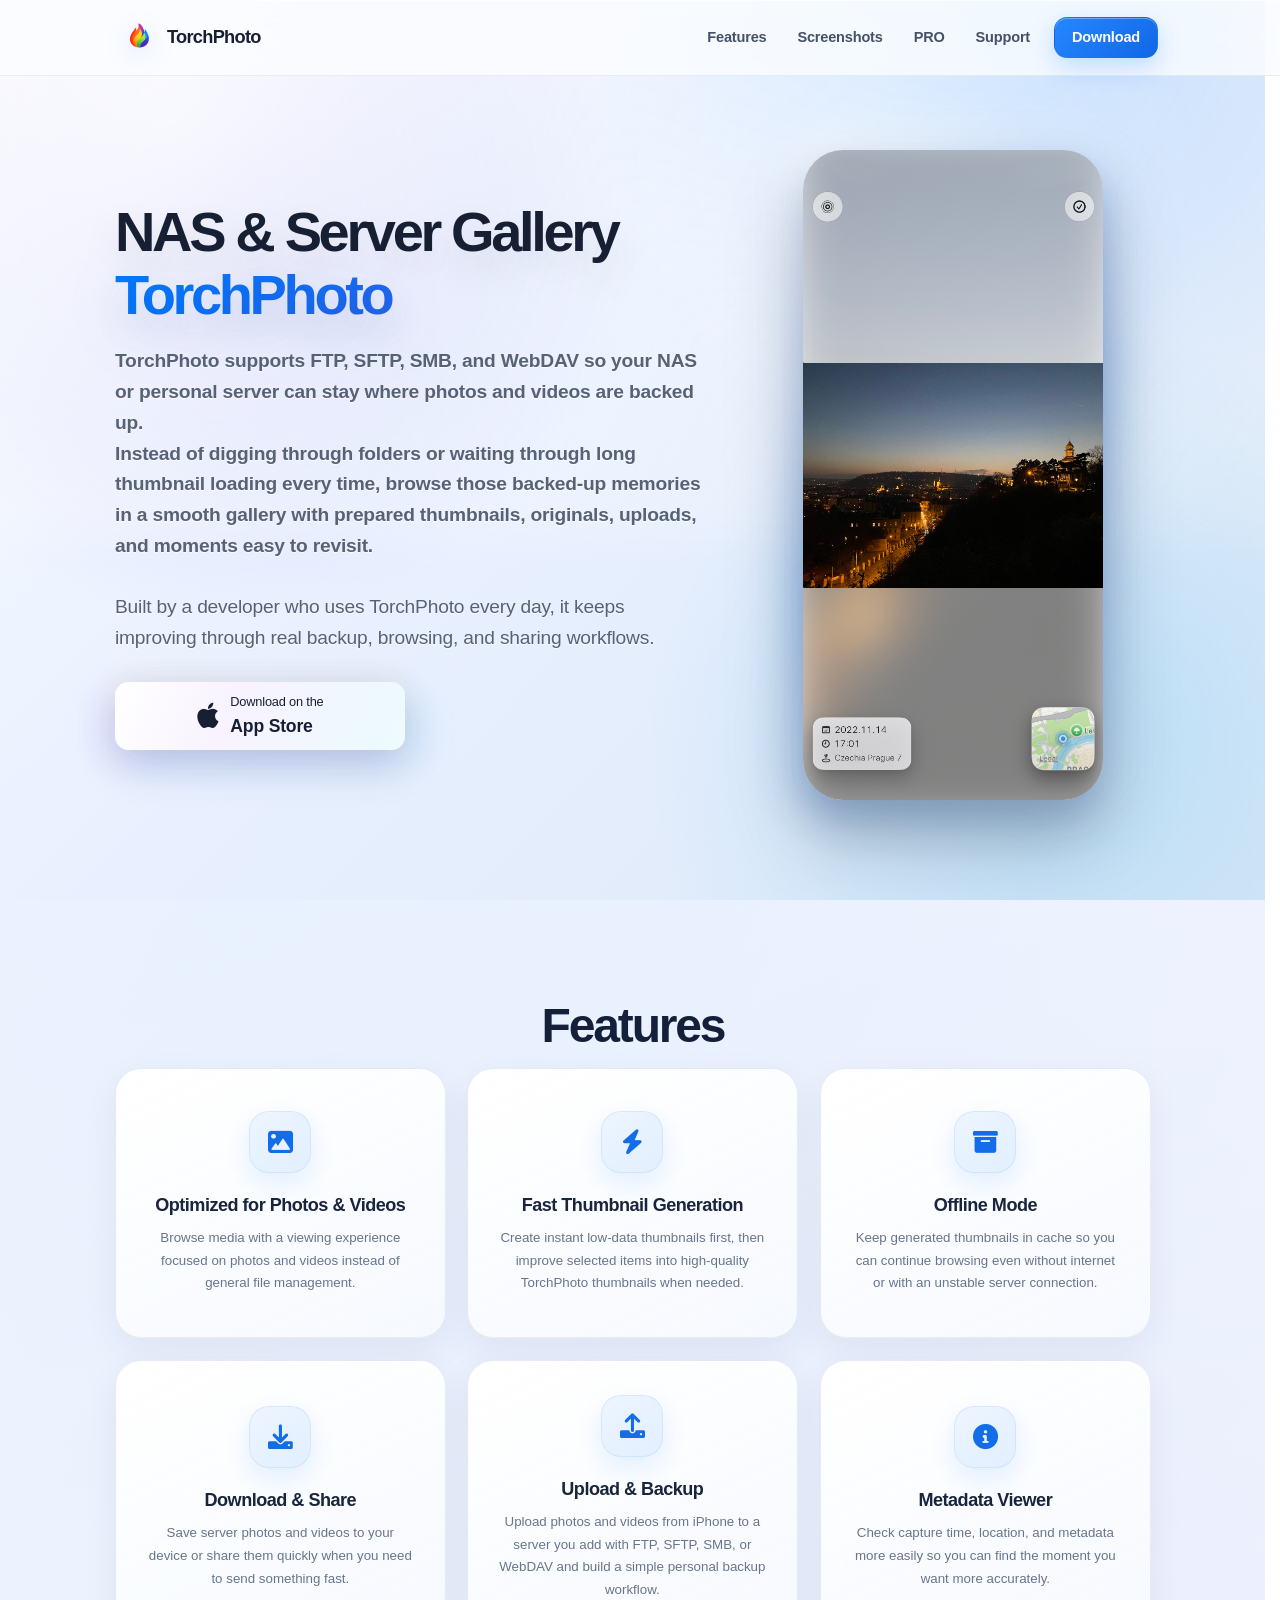
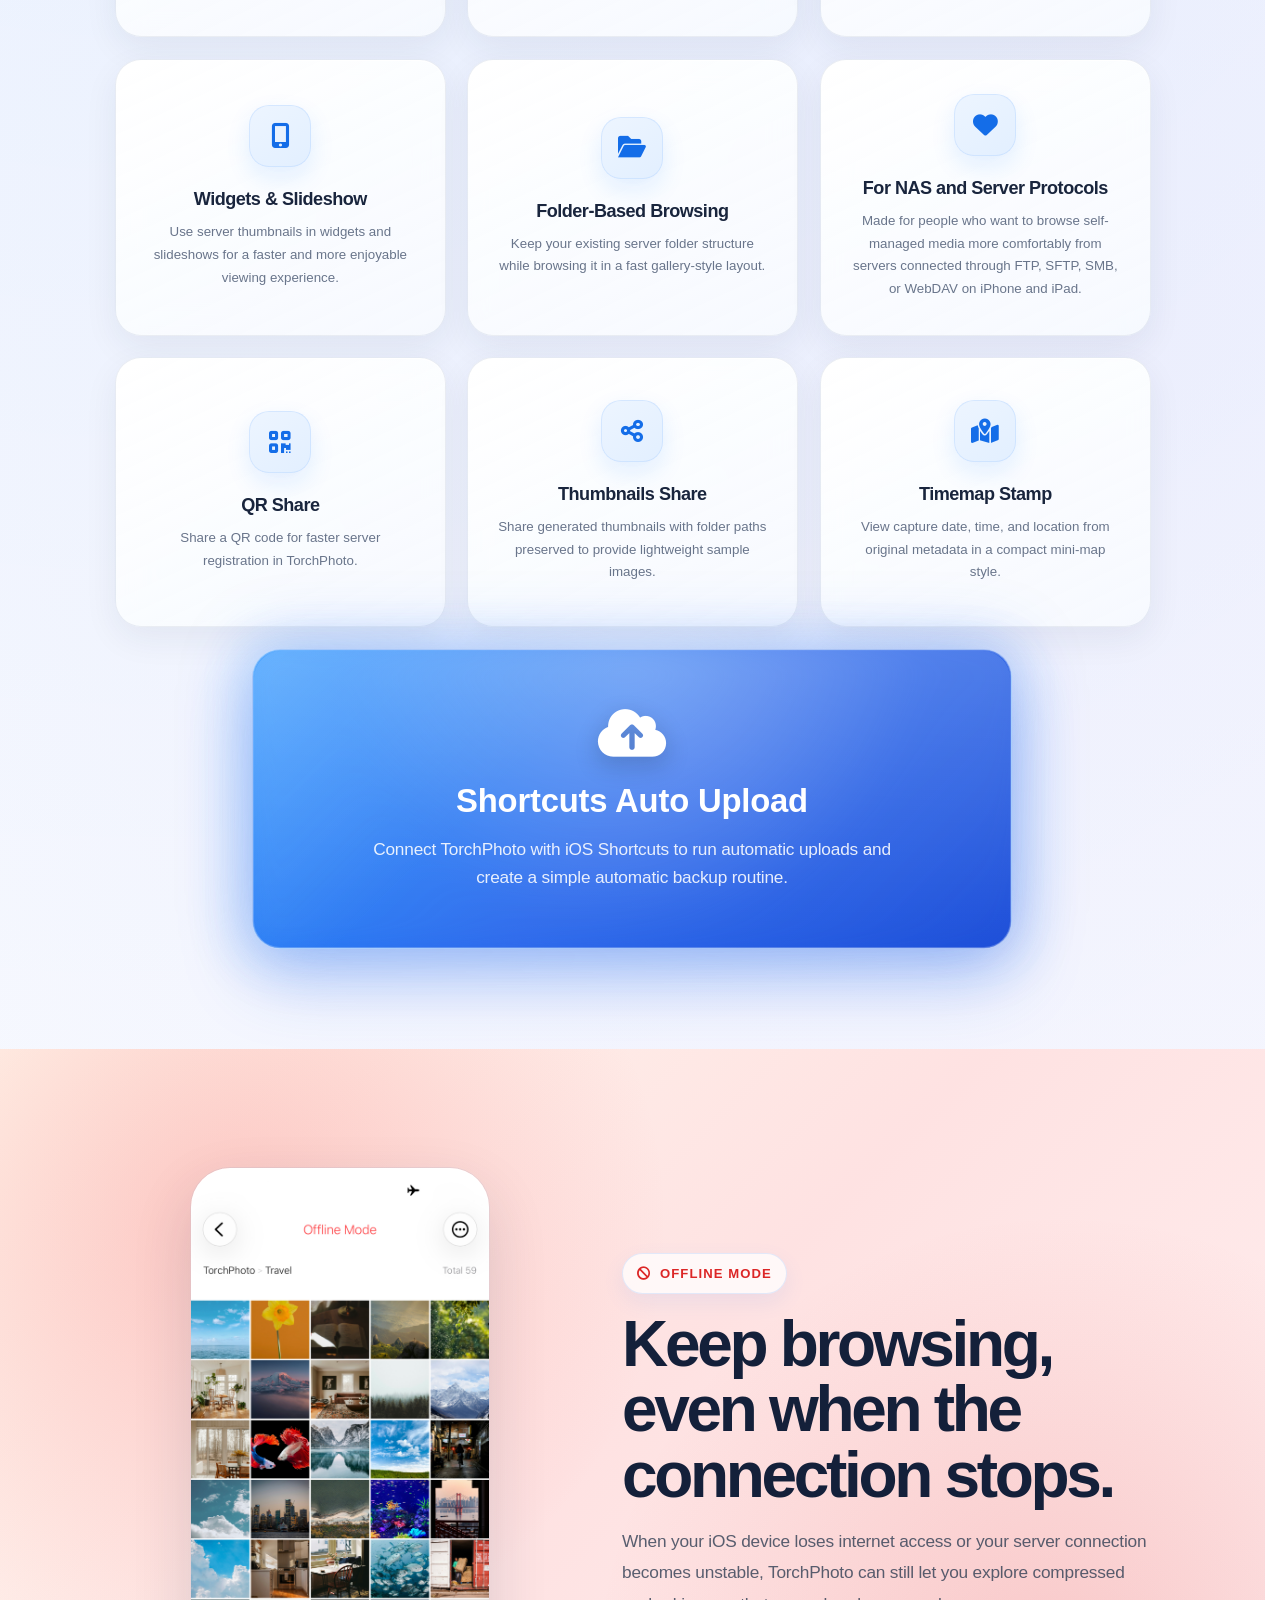
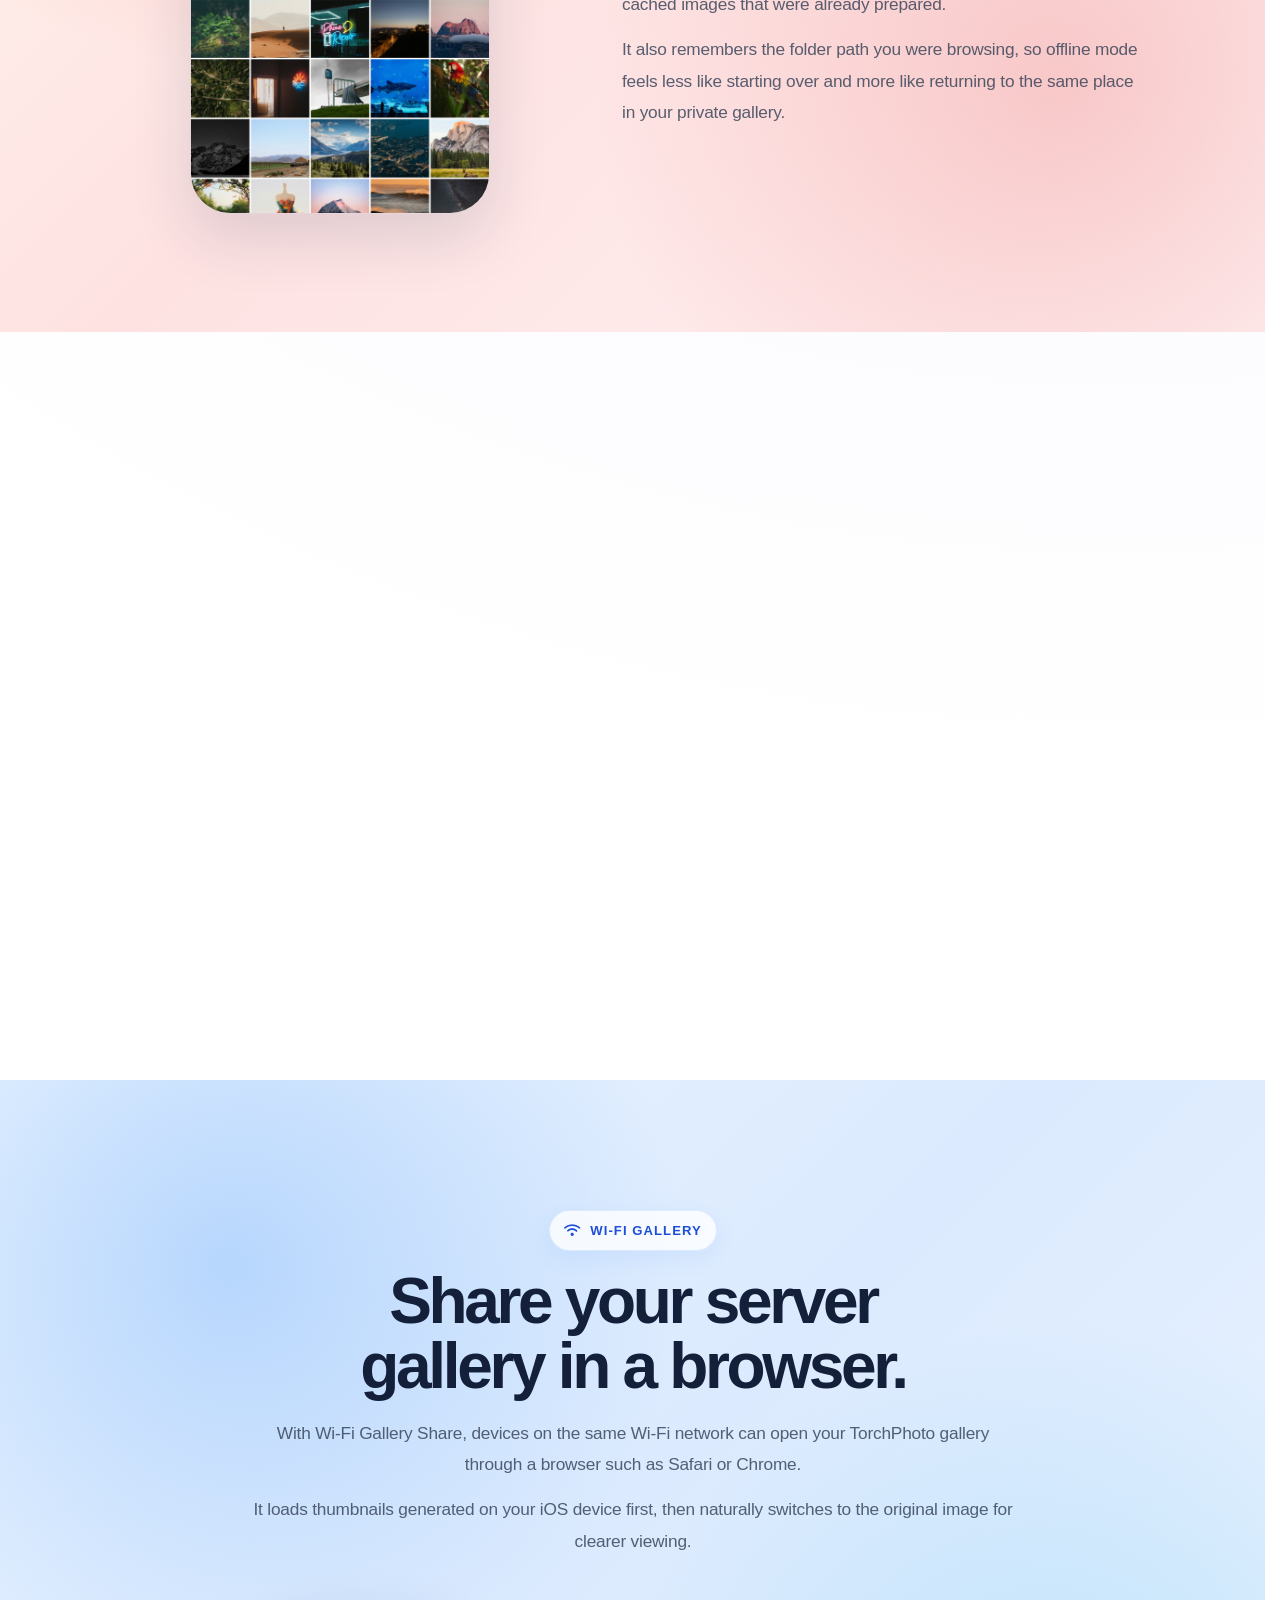
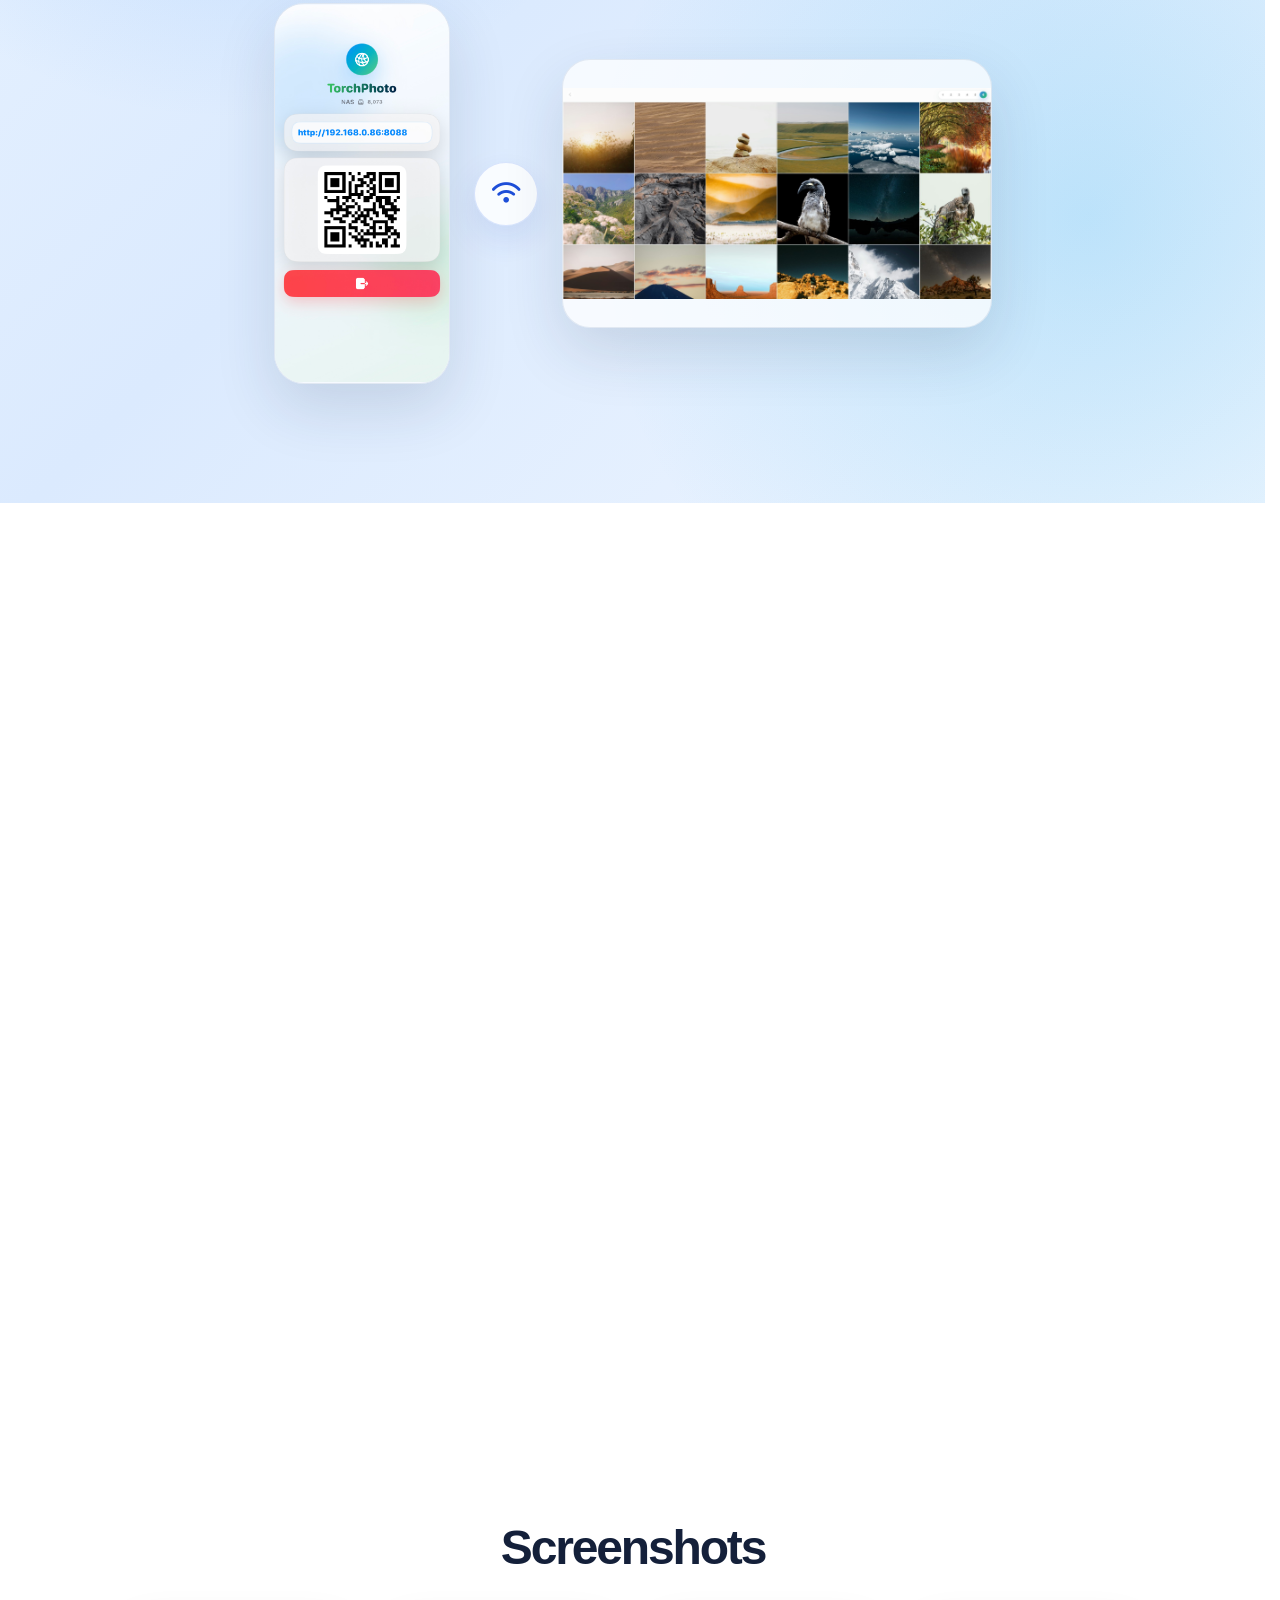
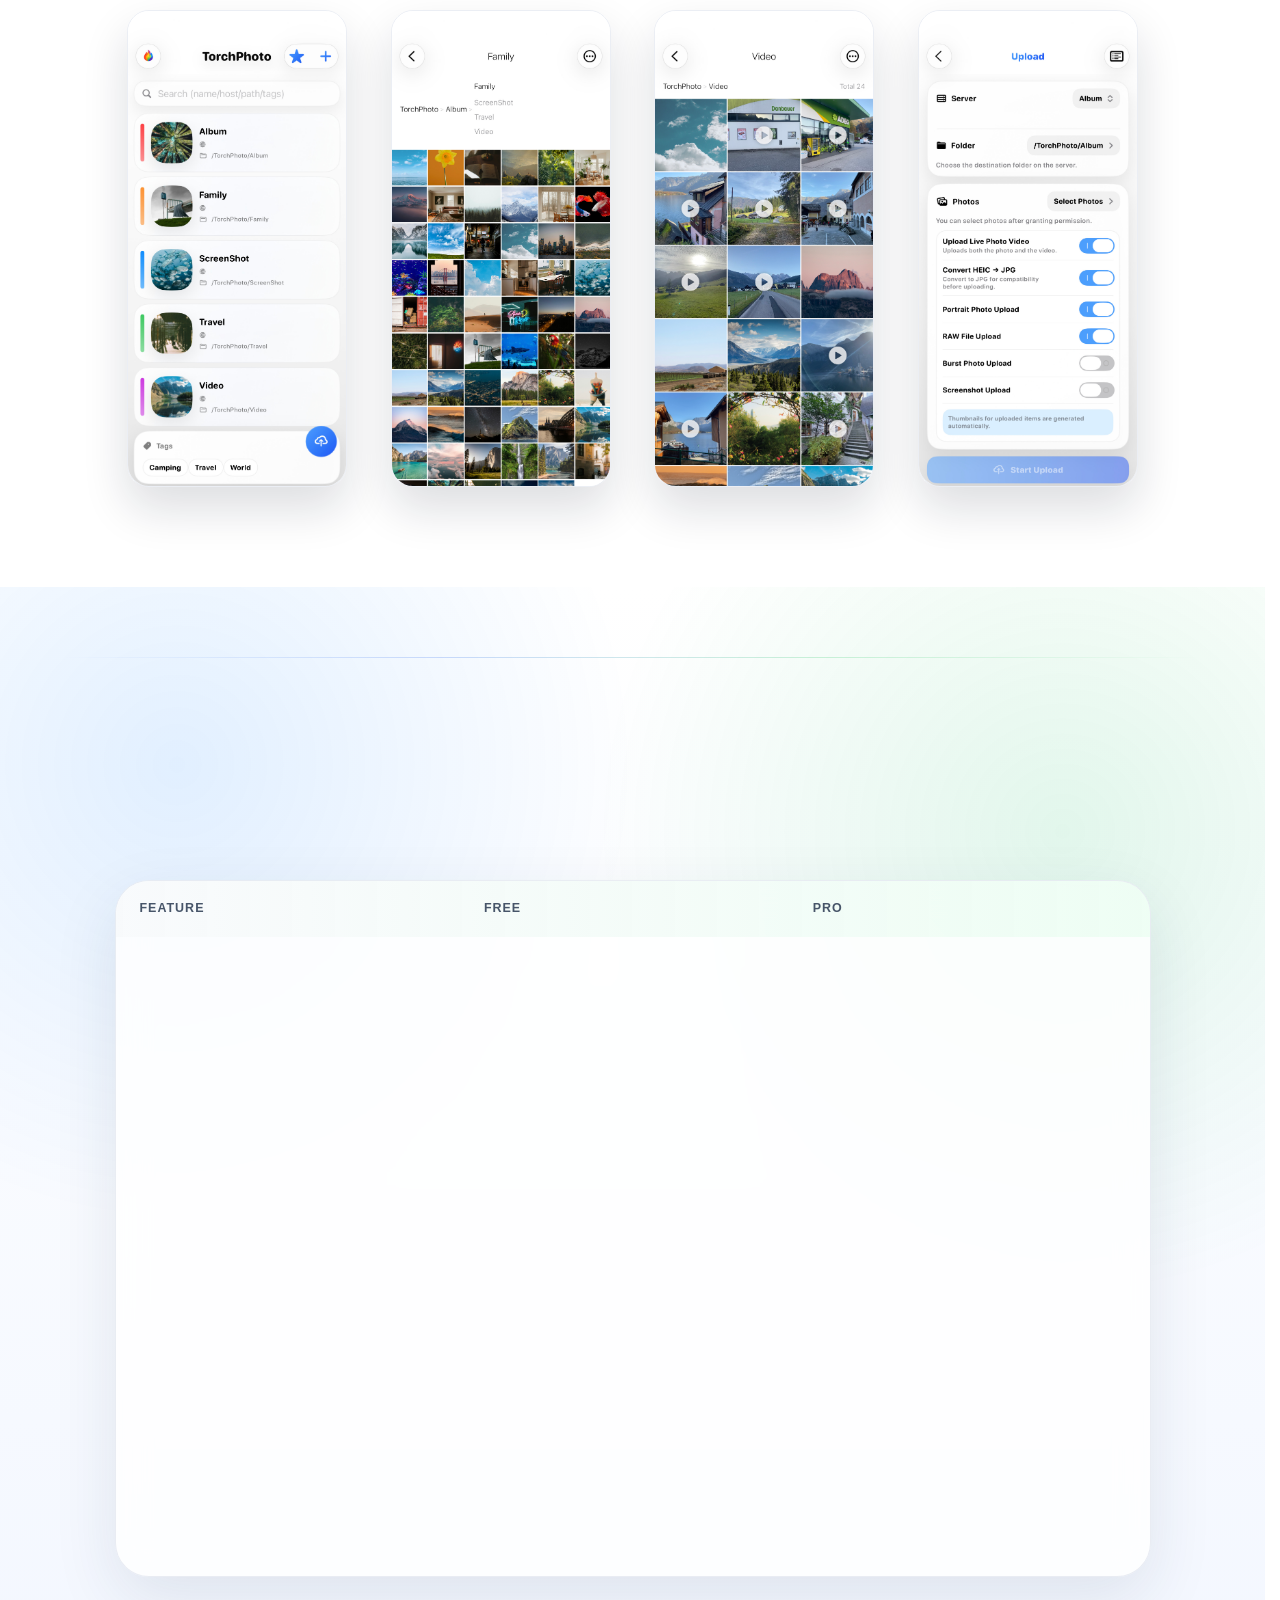
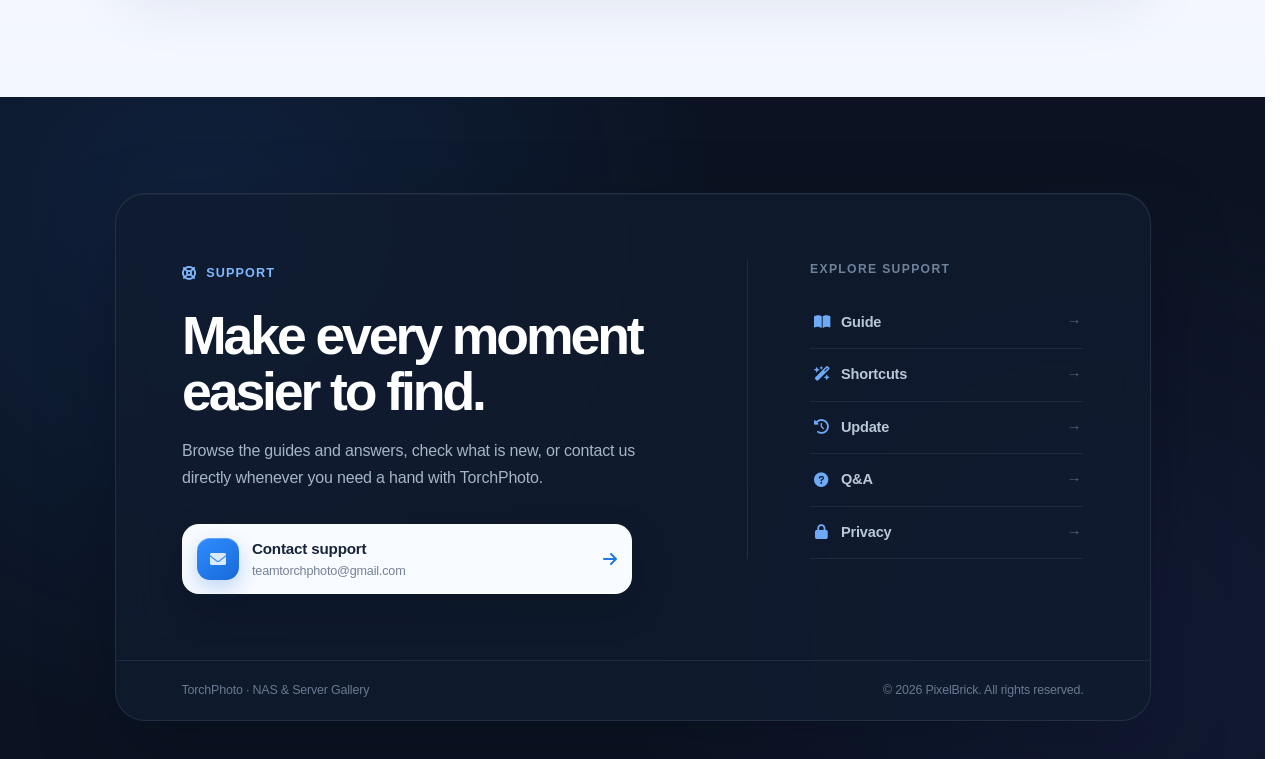
==== index.html @ 17a60fdd "Add files via upload" ====
<!DOCTYPE html>
<html lang="en">
<head>
    <meta charset="UTF-8">
    <meta name="viewport" content="width=device-width, initial-scale=1.0">
	<meta name="naver-site-verification" content="f983e1720e6569206aa90cad79870dd0d7ba3f1a" />
    <title>TorchPhoto - NAS &amp; Server Gallery</title>
    <link rel="stylesheet" href="style.css?v=hero-soft-reveal">
    <link rel="stylesheet" href="https://cdnjs.cloudflare.com/ajax/libs/font-awesome/6.0.0/css/all.min.css">
<link rel="icon" type="image/png" href="logo.png">
</head>
<body class="home-page-body">
    <nav>
    <div class="container">
        <div class="logo">
            <img src="logo.png" alt="TorchPhoto Logo">
            <span class="logo-text">TorchPhoto</span>
        </div>

        <button class="nav-toggle" type="button" aria-label="Open menu" aria-expanded="false" aria-controls="site-menu">
            <i class="fas fa-bars"></i>
        </button>

        <ul class="nav-links" id="site-menu">
            <li><a href="#features">Features</a></li>
            <li><a href="#screenshots">Screenshots</a></li>
            <li><a href="#pro">PRO</a></li>
            <li><a href="#support">Support</a></li>
            <li><a href="https://apps.apple.com/app/id6757838041" class="btn-download-small">Download</a></li>
        </ul>
    </div>
</nav>

    <header class="hero">
        <div class="container hero-grid">
            <div class="hero-text">
                <h1>NAS &amp; Server Gallery<span class="hero-title-brand">TorchPhoto</span></h1>
                <p><b>TorchPhoto supports FTP, SFTP, SMB, and WebDAV so your NAS or personal server can stay where photos and videos are backed up.<br>Instead of digging through folders or waiting through long thumbnail loading every time, browse those backed-up memories in a smooth gallery with prepared thumbnails, originals, uploads, and moments easy to revisit.</b><br><br>Built by a developer who uses TorchPhoto every day, it keeps improving through real backup, browsing, and sharing workflows.<br></p>
                <div class="hero-btns">
                    <a href="https://apps.apple.com/app/id6757838041" class="btn-appstore">
                        <i class="fab fa-apple"></i>
                        <span>Download on the <strong>App Store</strong></span>
                    </a>
                </div>
            </div>
            <div class="hero-image">
                <div class="hero-image-slider">
                    <img src="main.jpg" alt="TorchPhoto App Mockup" class="mockup mockup-main">
                    <img src="main2.jpg" alt="TorchPhoto App Mockup Alternate" class="mockup mockup-alt">
                </div>
            </div>
        </div>
    </header>


    <section id="features" class="features">
        <div class="container">
            <h2 class="section-title">Features</h2>
            <div class="feature-grid">
                <button class="feature-card feature-trigger" type="button" data-title="Optimized for Photos &amp; Videos" data-image="Features1.jpg" data-description="TorchPhoto focuses on browsing photos and videos comfortably instead of behaving like a generic file manager. It is designed around quick visual access, smoother previews, and a media-first experience on iPhone and iPad.">
                    <i class="fas fa-image"></i>
                    <h3>Optimized for Photos &amp; Videos</h3>
                    <p>Browse media with a viewing experience focused on photos and videos instead of general file management.</p>
                </button>
                <button class="feature-card feature-trigger" type="button" data-title="Fast Thumbnail Generation" data-image="Features2.jpg" data-description="Instant thumbnail generation creates fast, storage-saving previews by downloading only part of the original file first. These instant thumbnails are lower quality than TorchPhoto's standard high-quality thumbnails, but you can improve selected items later when clearer thumbnails are needed.">
                    <i class="fas fa-bolt"></i>
                    <h3>Fast Thumbnail Generation</h3>
                    <p>Create instant low-data thumbnails first, then improve selected items into high-quality TorchPhoto thumbnails when needed.</p>
                </button>
                <button class="feature-card feature-trigger" type="button" data-title="Offline Mode" data-image="Features3.jpg" data-description="Generated thumbnails can stay in cache, helping you browse even when the connection is unstable or unavailable. This makes it easier to revisit media without depending on a constant live server connection.">
                    <i class="fas fa-box-archive"></i>
                    <h3>Offline Mode</h3>
                    <p>Keep generated thumbnails in cache so you can continue browsing even without internet or with an unstable server connection.</p>
                </button>
                <button class="feature-card feature-trigger" type="button" data-title="Download &amp; Share" data-image="Features4.jpg" data-description="Download photos or videos from your server to your device and share them quickly when needed. It gives you a simple way to move from browsing to sending or saving in just a few taps.">
                    <i class="fas fa-download"></i>
                    <h3>Download &amp; Share</h3>
                    <p>Save server photos and videos to your device or share them quickly when you need to send something fast.</p>
                </button>
                <button class="feature-card feature-trigger" type="button" data-title="Upload &amp; Backup" data-image="Features5.jpg" data-description="Upload photos and videos from iPhone to a server you add with FTP, SFTP, SMB, or WebDAV to build a lightweight personal backup flow. It is useful for keeping originals on your own storage while staying organized by folder.">
                    <i class="fas fa-upload"></i>
                    <h3>Upload &amp; Backup</h3>
                    <p>Upload photos and videos from iPhone to a server you add with FTP, SFTP, SMB, or WebDAV and build a simple personal backup workflow.</p>
                </button>
                <button class="feature-card feature-trigger" type="button" data-title="Metadata Viewer" data-image="Features6.jpg" data-description="Check the original capture information more easily while viewing media. TorchPhoto helps surface useful metadata like date, time, and location so moments are easier to understand and revisit.">
                    <i class="fas fa-circle-info"></i>
                    <h3>Metadata Viewer</h3>
                    <p>Check capture time, location, and metadata more easily so you can find the moment you want more accurately.</p>
                </button>
                <button class="feature-card feature-trigger" type="button" data-title="Widgets &amp; Slideshow" data-image="Features7.jpg" data-description="Use server thumbnails in widgets and slideshows for a more enjoyable viewing experience. It helps your media collection feel more alive beyond simple folder browsing.">
                    <i class="fas fa-mobile-alt"></i>
                    <h3>Widgets &amp; Slideshow</h3>
                    <p>Use server thumbnails in widgets and slideshows for a faster and more enjoyable viewing experience.</p>
                </button>
                <button class="feature-card feature-trigger" type="button" data-title="Folder-Based Browsing" data-image="Features8.jpg" data-description="Keep your existing server folder structure exactly as it is while browsing it in a gallery-style layout. You do not need to reorganize everything just to make it viewable on your device.">
                    <i class="fas fa-folder-open"></i>
                    <h3>Folder-Based Browsing</h3>
                    <p>Keep your existing server folder structure while browsing it in a fast gallery-style layout.</p>
                </button>
                <button class="feature-card feature-trigger" type="button" data-title="For NAS and Server Protocols" data-image="Features9.jpg" data-description="TorchPhoto is designed for people who manage their own media and want a smoother way to browse it on iPhone and iPad. It fits storage workflows based on servers connected through FTP, SFTP, SMB, or WebDAV more comfortably.">
                    <i class="fas fa-heart"></i>
                    <h3>For NAS and Server Protocols</h3>
                    <p>Made for people who want to browse self-managed media more comfortably from servers connected through FTP, SFTP, SMB, or WebDAV on iPhone and iPad.</p>
                </button>
                <button class="feature-card feature-trigger" type="button" data-title="QR Share" data-image="Features10.jpg" data-description="Share a server setup as a QR code so TorchPhoto users can register it faster without manually typing every field. It is useful when you want quick onboarding across your own devices or trusted people.">
                    <i class="fas fa-qrcode"></i>
                    <h3>QR Share</h3>
                    <p>Share a QR code for faster server registration in TorchPhoto.</p>
                </button>
                <button class="feature-card feature-trigger" type="button" data-title="Thumbnails Share" data-image="Features11.jpg" data-description="Share only generated thumbnails while preserving the original folder path structure. This is useful for sending lightweight sample images without transferring the original full-size media files.">
                    <i class="fas fa-share-nodes"></i>
                    <h3>Thumbnails Share</h3>
                    <p>Share generated thumbnails with folder paths preserved to provide lightweight sample images.</p>
                </button>
                <button class="feature-card feature-trigger" type="button" data-title="Timemap Stamp" data-image="Features12.jpg" data-description="When viewing a photo or video, TorchPhoto can read original metadata and show the capture date, time, and location in a compact mini-map style. It helps turn each item into a clearer memory with context.">
                    <i class="fas fa-map-location-dot"></i>
                    <h3>Timemap Stamp</h3>
                    <p>View capture date, time, and location from original metadata in a compact mini-map style.</p>
                </button>
                <a class="feature-card shortcuts-feature-card" href="shortcuts.html" aria-label="Open TorchPhoto Shortcuts guide">
                    <i class="fas fa-cloud-arrow-up"></i>
                    <h3>Shortcuts Auto Upload</h3>
                    <p>Connect TorchPhoto with iOS Shortcuts to run automatic uploads and create a simple automatic backup routine.</p>
                </a>
            </div>
        </div>
    </section>

    <section id="offline" class="offline-section">
        <div class="container offline-grid">
            <div class="offline-media">
                <img src="offline.jpg" alt="TorchPhoto Offline Mode">
            </div>
            <div class="offline-copy">
                <span class="offline-pill"><i class="fas fa-ban"></i> Offline Mode</span>
                <h2>Keep browsing, even when the connection stops.</h2>
                <p>When your iOS device loses internet access or your server connection becomes unstable, TorchPhoto can still let you explore compressed cached images that were already prepared.</p>
                <p>It also remembers the folder path you were browsing, so offline mode feels less like starting over and more like returning to the same place in your private gallery.</p>
            </div>
        </div>
    </section>

    <section id="live-photo" class="live-photo-section">
        <div class="container live-photo-grid">
            <div class="live-photo-copy">
                <span class="live-photo-pill"><i class="fas fa-circle-play"></i> Live Photo</span>
                <h2>Two backup files, shown like one Live Photo.</h2>
                <p>TorchPhoto can treat one photo file and one video file as a single Live Photo style item, so backed up pairs feel more natural to browse.</p>
                <p>Even though the original backup is stored as two separate files, the viewer presents them together like one Live Photo for a cleaner and more familiar viewing experience.</p>
            </div>
            <div class="live-photo-media">
                <div class="live-photo-visual">
                    <img class="live-photo-source" src="live1.jpg" alt="Separate photo and video backup files">
                    <span class="live-photo-arrow" aria-hidden="true"><i class="fas fa-arrow-right"></i></span>
                    <img class="live-photo-result" src="live2.jpg" alt="Displayed as a single Live Photo style item">
                </div>
            </div>
        </div>
    </section>

    <section id="wifi-gallery" class="wifi-gallery-section">
        <div class="container wifi-gallery-grid">
            <div class="wifi-gallery-copy">
                <span class="wifi-gallery-pill"><i class="fas fa-wifi"></i> Wi-Fi Gallery</span>
                <h2>Share your server gallery in a browser.</h2>
                <p>With Wi-Fi Gallery Share, devices on the same Wi-Fi network can open your TorchPhoto gallery through a browser such as Safari or Chrome.</p>
                <p>It loads thumbnails generated on your iOS device first, then naturally switches to the original image for clearer viewing.</p>
            </div>
            <div class="wifi-gallery-media">
                <div class="wifi-gallery-visual">
                    <img class="wifi-gallery-phone" src="WiFiGallery1.jpg" alt="TorchPhoto Wi-Fi Gallery on iPhone">
                    <span class="wifi-gallery-signal" aria-hidden="true"><i class="fas fa-wifi"></i></span>
                    <img class="wifi-gallery-browser" src="WiFiGallery2.jpg" alt="TorchPhoto Wi-Fi Gallery in a web browser">
                </div>
            </div>
        </div>
    </section>

    <section class="workflow">
        <div class="container">
            <span class="section-eyebrow">Simple Workflow</span>
            <h2 class="section-title">From Server Setup to Gallery Browsing</h2>
            <p class="section-subtitle">Register a server using FTP, SFTP, SMB, or WebDAV, generate thumbnails, and start exploring your media in a smoother gallery-style flow.</p>
            <div class="workflow-steps">
                <div class="workflow-step">
                    <div class="workflow-icon">
                        <i class="fas fa-server"></i>
                    </div>
                    <span class="workflow-badge">Step 1</span>
                    <h3>Add Your Server</h3>
                    <p>Connect your server once and keep your existing folder structure ready for browsing.</p>
                </div>
                <div class="workflow-step">
                    <div class="workflow-icon">
                        <i class="fas fa-bolt"></i>
                    </div>
                    <span class="workflow-badge">Step 2</span>
                    <h3>Generate Thumbnails</h3>
                    <p>Create lightweight thumbnails for folders so large photo and video collections feel faster to open.</p>
                </div>
                <div class="workflow-step">
                    <div class="workflow-icon">
                        <i class="fas fa-images"></i>
                    </div>
                    <span class="workflow-badge">Step 3</span>
                    <h3>Browse in the Viewer</h3>
                    <p>Explore your media like a gallery with quick previews, smooth scrolling, and easier revisiting.</p>
                </div>
            </div>

            <div class="privacy-inline">
                <div class="privacy-inline-icon">
                    <i class="fas fa-lock"></i>
                </div>
                <div class="privacy-inline-copy">
                    <span class="section-eyebrow section-eyebrow-left">Privacy</span>
                    <h3>Your private data stays on your iOS device</h3>
                    <p>Personal information and app data are stored only as local data on your device. TorchPhoto does not upload or share your private data anywhere.</p>
                </div>
            </div>
        </div>
    </section>

        <section id="screenshots" class="screenshots screenshots-compact">
        <div class="container">
            <h2 class="section-title">Screenshots</h2>
            <div class="screenshot-gallery">
                <button class="screenshot-card" type="button" data-screenshot-index="0" aria-label="Open Server Library screenshot">
                    <img src="flow1.jpg" alt="TorchPhoto server library with folders, tags, and search">
                </button>
                <button class="screenshot-card" type="button" data-screenshot-index="1" aria-label="Open Gallery Browsing screenshot">
                    <img src="flow2.jpg" alt="TorchPhoto photo gallery in a server folder">
                </button>
                <button class="screenshot-card" type="button" data-screenshot-index="2" aria-label="Open Photos and Videos screenshot">
                    <img src="flow3.jpg" alt="TorchPhoto gallery containing photos and playable videos">
                </button>
                <button class="screenshot-card" type="button" data-screenshot-index="3" aria-label="Open Flexible Uploads screenshot">
                    <img src="flow4.jpg" alt="TorchPhoto upload destination and media options">
                </button>
            </div>
        </div>
    </section>

    <section id="pro" class="plan-comparison">
        <div class="container">
            <span class="section-eyebrow">Plans</span>
            <h2 class="section-title">Free vs Pro</h2>
            <p class="section-subtitle">See the key differences at a glance and choose the experience that fits your workflow.</p>
            <div class="plan-matrix">
                <div class="plan-matrix-head">
                    <span>Feature</span>
                    <span>FREE</span>
                    <span>PRO</span>
                </div>
			
                <div class="plan-row">
                    <span class="plan-feature">Registered servers</span>
                    <span class="plan-value limited">1 server</span>
                    <span class="plan-value unlocked">Unlimited</span>
                </div>
                <div class="plan-row">
                    <span class="plan-feature">Shortcuts auto backup</span>
                    <span class="plan-value limited">Not included</span>
                    <span class="plan-value unlocked">included</span>
                </div>
                <div class="plan-row">
                    <span class="plan-feature">Thumbnail cache</span>
                    <span class="plan-value limited">Up to 100MB</span>
                    <span class="plan-value unlocked">Unlimited</span>
                </div>
                <div class="plan-row">
                    <span class="plan-feature">Server-level generation</span>
                    <span class="plan-value limited">Not included</span>
                    <span class="plan-value unlocked">included</span>
                </div>
                <div class="plan-row">
                    <span class="plan-feature">Video thumbnail generation</span>
                    <span class="plan-value limited">Under 50MB only</span>
                    <span class="plan-value unlocked">Adjustable skip settings</span>
                </div>
                <div class="plan-row">
                    <span class="plan-feature">Server Live Photos</span>
                    <span class="plan-value limited">Shown separately</span>
                    <span class="plan-value unlocked">Paired photo &amp; video</span>
                </div>
                <div class="plan-row">
                    <span class="plan-feature">Server slideshow</span>
                    <span class="plan-value limited">Not included</span>
                    <span class="plan-value unlocked">Included</span>
                </div>
                <div class="plan-row">
                    <span class="plan-feature">Upload limit</span>
                    <span class="plan-value limited">50 items at a time</span>
                    <span class="plan-value unlocked">No item limit</span>
                </div>
                <div class="plan-row">
                    <span class="plan-feature">Optimization features</span>
                    <span class="plan-value limited">Not supported</span>
                    <span class="plan-value unlocked">Fast enhancements applied</span>
                </div>
            </div>
        </div>
    </section>

    <footer id="support">
        <div class="container">
            <div class="support-panel">
                <div class="footer-content">
                    <div class="footer-info">
                        <span class="support-eyebrow"><i class="fas fa-life-ring" aria-hidden="true"></i> Support</span>
                        <h2>Make every moment easier to find.</h2>
                        <p>Browse the guides and answers, check what is new, or contact us directly whenever you need a hand with TorchPhoto.</p>
                        <a class="support-email-card" href="mailto:teamtorchphoto@gmail.com">
                            <span class="support-email-icon"><i class="fas fa-envelope" aria-hidden="true"></i></span>
                            <span class="support-email-copy">
                                <strong>Contact support</strong>
                                <small>teamtorchphoto@gmail.com</small>
                            </span>
                            <i class="fas fa-arrow-right support-email-arrow" aria-hidden="true"></i>
                        </a>
                    </div>
                    <div class="footer-contact">
                        <p class="footer-links-label">Explore support</p>
                        <div class="footer-links">
                            <a href="guide.html"><i class="fas fa-book-open" aria-hidden="true"></i> Guide</a>
                            <a href="shortcuts.html"><i class="fas fa-wand-magic-sparkles" aria-hidden="true"></i> Shortcuts</a>
                            <a href="update.html"><i class="fas fa-clock-rotate-left" aria-hidden="true"></i> Update</a>
                            <a href="qa.html"><i class="fas fa-circle-question" aria-hidden="true"></i> Q&amp;A</a>
                            <a href="privacy-policy.html"><i class="fas fa-lock" aria-hidden="true"></i> Privacy</a>
                        </div>
                    </div>
                </div>
                <div class="footer-bottom">
                    <span>TorchPhoto · NAS &amp; Server Gallery</span>
                    <span>&copy; 2026 PixelBrick. All rights reserved.</span>
                </div>
            </div>
        </div>
    </footer>

    <div class="screenshot-modal" id="screenshotModal" aria-hidden="true">
        <div class="screenshot-modal-backdrop" data-close-screenshot></div>
        <div class="screenshot-modal-dialog" role="dialog" aria-modal="true" aria-labelledby="screenshotModalTitle" aria-describedby="screenshotModalDescription">
            <button class="screenshot-modal-close" type="button" data-close-screenshot aria-label="Close screenshot viewer">
                <i class="fas fa-xmark" aria-hidden="true"></i>
            </button>
            <button class="screenshot-modal-nav screenshot-modal-prev" type="button" data-screenshot-prev aria-label="Previous screenshot">
                <i class="fas fa-chevron-left" aria-hidden="true"></i>
            </button>
            <div class="screenshot-modal-media">
                <img id="screenshotModalImage" src="flow1.jpg" alt="">
            </div>
            <div class="screenshot-modal-copy">
                <span class="screenshot-modal-count" id="screenshotModalCount">Screenshot 1 of 4</span>
                <h3 id="screenshotModalTitle">Server Library</h3>
                <p id="screenshotModalDescription">Keep multiple server folders organized with visual covers, searchable names, paths, tags, and quick upload access.</p>
                <span class="screenshot-modal-hint"><i class="fas fa-arrow-left" aria-hidden="true"></i><i class="fas fa-arrow-right" aria-hidden="true"></i> Use arrow keys to explore</span>
            </div>
            <button class="screenshot-modal-nav screenshot-modal-next" type="button" data-screenshot-next aria-label="Next screenshot">
                <i class="fas fa-chevron-right" aria-hidden="true"></i>
            </button>
        </div>
    </div>

    <div class="feature-modal" id="featureModal" aria-hidden="true">
        <div class="feature-modal-backdrop" data-close-modal></div>
        <div class="feature-modal-dialog" role="dialog" aria-modal="true" aria-labelledby="featureModalTitle">
            <button class="feature-modal-close" type="button" data-close-modal aria-label="Close">
                <i class="fas fa-xmark"></i>
            </button>
            <div class="feature-modal-loading" aria-hidden="true">
                <div class="feature-modal-spinner"></div>
            </div>
            <div class="feature-modal-media">
                <img id="featureModalImage" src="main.jpg" alt="Feature preview">
            </div>
            <div class="feature-modal-copy">
                <span class="feature-modal-label">Feature</span>
                <h3 id="featureModalTitle">Feature Title</h3>
                <p id="featureModalDescription">Feature description.</p>
            </div>
        </div>
    </div>

    <script>
    const navToggle = document.querySelector('.nav-toggle');
    const navLinks = document.querySelector('.nav-links');
    const navLinkItems = document.querySelectorAll('.nav-links a');

    if (navToggle && navLinks) {
        navToggle.addEventListener('click', () => {
            const isOpen = navLinks.classList.toggle('is-open');
            navToggle.setAttribute('aria-expanded', isOpen ? 'true' : 'false');
        });

        navLinkItems.forEach((link) => {
            link.addEventListener('click', () => {
                navLinks.classList.remove('is-open');
                navToggle.setAttribute('aria-expanded', 'false');
            });
        });

        document.addEventListener('click', (event) => {
            if (!navToggle.contains(event.target) && !navLinks.contains(event.target)) {
                navLinks.classList.remove('is-open');
                navToggle.setAttribute('aria-expanded', 'false');
            }
        });

        window.addEventListener('resize', () => {
            if (window.innerWidth > 768) {
                navLinks.classList.remove('is-open');
                navToggle.setAttribute('aria-expanded', 'false');
            }
        });
    }

    const nav = document.querySelector('nav');

    function updateNavShadow() {
        if (!nav) return;
        nav.classList.toggle('nav-scrolled', window.scrollY > 12);
    }

    updateNavShadow();
    window.addEventListener('scroll', updateNavShadow, { passive: true });


    const heroSlider = document.querySelector('.hero-image-slider');
    const heroMockupBase = document.querySelector('.mockup-main');
    const heroMockupOverlay = document.querySelector('.mockup-alt');
    const heroMockupImages = ['main.jpg', 'main2.jpg', 'main3.jpg', 'main4.jpg', 'main5.jpg'];
    const heroMockupInterval = 3000;
    const heroMockupTransition = 1280;
    let heroMockupIndex = 0;
    let heroMockupBusy = false;

    function showNextHeroMockup() {
        if (!heroSlider || !heroMockupBase || !heroMockupOverlay || heroMockupBusy) return;

        heroMockupBusy = true;
        const nextIndex = (heroMockupIndex + 1) % heroMockupImages.length;
        const nextSrc = heroMockupImages[nextIndex];

        const revealOverlay = () => {
            heroMockupOverlay.onload = null;
            requestAnimationFrame(() => {
                requestAnimationFrame(() => {
                    heroSlider.classList.add('is-transitioning');
                    heroMockupOverlay.classList.add('is-visible');
                });
            });
        };

        heroMockupOverlay.classList.remove('is-visible');
        heroMockupOverlay.onload = revealOverlay;
        heroMockupOverlay.src = nextSrc;

        if (heroMockupOverlay.complete) {
            revealOverlay();
        }

        window.setTimeout(() => {
            heroMockupBase.src = nextSrc;
            heroMockupOverlay.classList.remove('is-visible');
            heroSlider.classList.remove('is-transitioning');
            heroMockupIndex = nextIndex;
            heroMockupBusy = false;
        }, heroMockupTransition);
    }

    if (heroSlider && heroMockupBase && heroMockupOverlay && !window.matchMedia('(prefers-reduced-motion: reduce)').matches) {
        heroMockupImages.forEach((src) => {
            const preloadImage = new Image();
            preloadImage.src = src;
        });

        window.setInterval(showNextHeroMockup, heroMockupInterval);
    }

    const revealTargets = document.querySelectorAll('.hero-text, .hero-image, .offline-section, .offline-media, .offline-copy, .live-photo-section, .live-photo-media, .live-photo-copy, .wifi-gallery-section, .wifi-gallery-media, .wifi-gallery-copy, .section-eyebrow, .section-title, .section-subtitle, .feature-card, .workflow, .workflow-step, .privacy-inline, .plan-card, .footer-info, .footer-contact');

    revealTargets.forEach((element, index) => {
        element.classList.add('scroll-reveal');
        element.style.setProperty('--reveal-delay', `${Math.min(index % 6, 5) * 70}ms`);
    });

    if ('IntersectionObserver' in window) {
        const revealObserver = new IntersectionObserver((entries) => {
            entries.forEach((entry) => {
                if (entry.isIntersecting) {
                    entry.target.classList.add('is-visible');
                    revealObserver.unobserve(entry.target);
                }
            });
        }, {
            threshold: 0.12,
            rootMargin: '0px 0px -8% 0px'
        });

        revealTargets.forEach((element) => revealObserver.observe(element));
    } else {
        revealTargets.forEach((element) => element.classList.add('is-visible'));
    }


    const screenshotData = [
        {
            image: 'flow1.jpg',
            title: 'Server Library',
            description: 'Keep multiple server folders organized with visual covers, searchable names, paths, tags, and quick upload access.',
            alt: 'TorchPhoto server library with folders, tags, and search'
        },
        {
            image: 'flow2.jpg',
            title: 'Gallery Browsing',
            description: 'Move between folders and browse a large collection as a clean, fast thumbnail grid.',
            alt: 'TorchPhoto photo gallery in a server folder'
        },
        {
            image: 'flow3.jpg',
            title: 'Photos & Videos Together',
            description: 'View photos and playable video thumbnails side by side in the same server gallery.',
            alt: 'TorchPhoto gallery containing photos and playable videos'
        },
        {
            image: 'flow4.jpg',
            title: 'Flexible Uploads',
            description: 'Choose a server and destination folder, then control how Live Photos, HEIC, Portrait, RAW, Burst, and screenshots are uploaded.',
            alt: 'TorchPhoto upload destination and media options'
        }
    ];
    const screenshotModal = document.getElementById('screenshotModal');
    const screenshotModalImage = document.getElementById('screenshotModalImage');
    const screenshotModalTitle = document.getElementById('screenshotModalTitle');
    const screenshotModalDescription = document.getElementById('screenshotModalDescription');
    const screenshotModalCount = document.getElementById('screenshotModalCount');
    const screenshotModalClose = screenshotModal?.querySelector('.screenshot-modal-close');
    const screenshotTriggers = document.querySelectorAll('[data-screenshot-index]');
    let activeScreenshotIndex = 0;
    let screenshotPreviousFocus = null;

    function renderScreenshot(index) {
        activeScreenshotIndex = (index + screenshotData.length) % screenshotData.length;
        const item = screenshotData[activeScreenshotIndex];
        screenshotModalImage.src = item.image;
        screenshotModalImage.alt = item.alt;
        screenshotModalTitle.textContent = item.title;
        screenshotModalDescription.textContent = item.description;
        screenshotModalCount.textContent = `Screenshot ${activeScreenshotIndex + 1} of ${screenshotData.length}`;
    }

    function openScreenshot(index, trigger) {
        screenshotPreviousFocus = trigger;
        renderScreenshot(index);
        screenshotModal.classList.add('is-open');
        screenshotModal.setAttribute('aria-hidden', 'false');
        document.body.classList.add('modal-open');
        window.setTimeout(() => screenshotModalClose?.focus(), 80);
    }

    function closeScreenshot() {
        screenshotModal.classList.remove('is-open');
        screenshotModal.setAttribute('aria-hidden', 'true');
        document.body.classList.remove('modal-open');
        screenshotPreviousFocus?.focus();
    }

    screenshotTriggers.forEach((trigger) => {
        trigger.addEventListener('click', () => openScreenshot(Number(trigger.dataset.screenshotIndex), trigger));
    });

    screenshotTriggers.forEach((card, index) => {
        card.classList.add('screenshot-reveal');
        card.style.setProperty('--screenshot-reveal-delay', `${index * 150}ms`);
    });

    const screenshotGallery = document.querySelector('.screenshots-compact .screenshot-gallery');

    if ('IntersectionObserver' in window && screenshotGallery) {
        const screenshotRevealObserver = new IntersectionObserver((entries) => {
            if (!entries.some((entry) => entry.isIntersecting)) return;

            screenshotTriggers.forEach((card, index) => {
                card.classList.add('is-visible');
                window.setTimeout(() => {
                    card.style.setProperty('--screenshot-reveal-delay', '0ms');
                }, 900 + (index * 150));
            });
            screenshotRevealObserver.disconnect();
        }, {
            threshold: 0.18,
            rootMargin: '0px 0px -6% 0px'
        });

        screenshotRevealObserver.observe(screenshotGallery);
    } else {
        screenshotTriggers.forEach((card) => card.classList.add('is-visible'));
    }

    screenshotModal?.querySelectorAll('[data-close-screenshot]').forEach((target) => {
        target.addEventListener('click', closeScreenshot);
    });
    screenshotModal?.querySelector('[data-screenshot-prev]')?.addEventListener('click', () => renderScreenshot(activeScreenshotIndex - 1));
    screenshotModal?.querySelector('[data-screenshot-next]')?.addEventListener('click', () => renderScreenshot(activeScreenshotIndex + 1));

    document.addEventListener('keydown', (event) => {
        if (!screenshotModal?.classList.contains('is-open')) return;

        if (event.key === 'Escape') closeScreenshot();
        if (event.key === 'ArrowLeft') renderScreenshot(activeScreenshotIndex - 1);
        if (event.key === 'ArrowRight') renderScreenshot(activeScreenshotIndex + 1);

        if (event.key === 'Tab') {
            const focusableItems = Array.from(screenshotModal.querySelectorAll('button, [href], [tabindex]:not([tabindex="-1"])'));
            const firstItem = focusableItems[0];
            const lastItem = focusableItems[focusableItems.length - 1];
            if (event.shiftKey && document.activeElement === firstItem) {
                event.preventDefault();
                lastItem.focus();
            } else if (!event.shiftKey && document.activeElement === lastItem) {
                event.preventDefault();
                firstItem.focus();
            }
        }
    });

    const planRows = document.querySelectorAll('.plan-matrix .plan-row');

    planRows.forEach((row, index) => {
        row.classList.add('plan-bang');
        row.style.setProperty('--bang-delay', `${index * 135}ms`);
    });

    if ('IntersectionObserver' in window) {
        const planBangObserver = new IntersectionObserver((entries) => {
            entries.forEach((entry) => {
                if (entry.isIntersecting) {
                    planRows.forEach((row) => row.classList.add('is-bang-visible'));
                    planBangObserver.disconnect();
                }
            });
        }, {
            threshold: 0.28
        });

        const planMatrix = document.querySelector('.plan-matrix');
        if (planMatrix) planBangObserver.observe(planMatrix);
    } else {
        planRows.forEach((row) => row.classList.add('is-bang-visible'));
    }

    const featureModal = document.getElementById('featureModal');
    const featureModalTitle = document.getElementById('featureModalTitle');
    const featureModalDescription = document.getElementById('featureModalDescription');
    const featureModalImage = document.getElementById('featureModalImage');
    const featureTriggers = document.querySelectorAll('.feature-trigger');
    const modalCloseTargets = document.querySelectorAll('[data-close-modal]');
    const featureModalClose = featureModal ? featureModal.querySelector('.feature-modal-close') : null;

    let featureModalRequestId = 0;
    let featureModalTimer = null;
    let featureModalPreviousFocus = null;

    function openFeatureModal(title, description, image) {
        const requestId = ++featureModalRequestId;
        const startedAt = Date.now();
        clearTimeout(featureModalTimer);
        featureModalPreviousFocus = document.activeElement;

        featureModal.classList.add('is-open', 'is-loading');
        featureModal.setAttribute('aria-hidden', 'false');
        document.body.classList.add('modal-open');

        featureModalTitle.textContent = title;
        featureModalDescription.textContent = description;
        featureModalImage.alt = title;

        const finish = () => {
            if (requestId !== featureModalRequestId) return;
            const delay = Math.max(0, 160 - (Date.now() - startedAt));
            clearTimeout(featureModalTimer);
            featureModalTimer = setTimeout(() => {
                if (requestId === featureModalRequestId) {
                    featureModal.classList.remove('is-loading');
                }
            }, delay);
        };

        featureModalImage.onload = finish;
        featureModalImage.onerror = finish;
        featureModalImage.src = image;

        if (featureModalImage.complete && featureModalImage.naturalWidth > 0) {
            finish();
        } else {
            featureModalTimer = setTimeout(finish, 700);
        }

        window.setTimeout(() => featureModalClose?.focus(), 80);
    }

    function closeFeatureModal() {
        featureModalRequestId++;
        clearTimeout(featureModalTimer);
        featureModal.classList.remove('is-open', 'is-loading');
        featureModal.setAttribute('aria-hidden', 'true');
        document.body.classList.remove('modal-open');
        featureModalImage.onload = null;
        featureModalImage.onerror = null;
        featureModalPreviousFocus?.focus();
    }

    featureTriggers.forEach((button) => {
        button.addEventListener('click', () => {
            openFeatureModal(
                button.dataset.title,
                button.dataset.description,
                button.dataset.image
            );
        });
    });

    modalCloseTargets.forEach((target) => {
        target.addEventListener('click', closeFeatureModal);
    });

    document.addEventListener('keydown', (event) => {
        if (event.key === 'Escape' && featureModal.classList.contains('is-open')) {
            closeFeatureModal();
        }

        if (event.key === 'Tab' && featureModal.classList.contains('is-open')) {
            const focusableItems = Array.from(featureModal.querySelectorAll('button, a[href], [tabindex]:not([tabindex="-1"])'));
            if (!focusableItems.length) return;
            const firstItem = focusableItems[0];
            const lastItem = focusableItems[focusableItems.length - 1];

            if (event.shiftKey && document.activeElement === firstItem) {
                event.preventDefault();
                lastItem.focus();
            } else if (!event.shiftKey && document.activeElement === lastItem) {
                event.preventDefault();
                firstItem.focus();
            }
        }
    });
</script>
</body>
</html>
---- style.css ----
/* General Styles */
:root {
    --primary-color: #007AFF;
    --primary-deep: #1d4ed8;
    --dark-bg: #1a1a1a;
    --light-text: #ffffff;
    --gray-text: #888888;
    --body-bg: #ffffff;
    --card-bg: #ffffff;
    --soft-bg: #f7faff;
    --border-color: #e8eef7;
    --text-main: #1f2937;
    --text-sub: #667085;
    --shadow-soft: 0 18px 40px rgba(15, 23, 42, 0.08);
}

* {
    margin: 0;
    padding: 0;
    box-sizing: border-box;
    font-family: -apple-system, BlinkMacSystemFont, "Segoe UI", Roboto, Helvetica, Arial, sans-serif;
}

html {
    scroll-behavior: smooth;
}

body {
    background-color: var(--body-bg);
    color: var(--text-main);
    line-height: 1.6;
}

body.modal-open {
    overflow: hidden;
}

.subpage-body {
    background: linear-gradient(180deg, #f6f9ff 0%, #ffffff 240px);
}

.container {
    max-width: 1100px;
    margin: 0 auto;
    padding: 0 20px;
}

.narrow-container {
    max-width: 920px;
}

/* Navigation */
nav {
    height: 70px;
    display: flex;
    align-items: center;
    position: fixed;
    top: 0;
    width: 100%;
    background: rgba(255, 255, 255, 0.9);
    backdrop-filter: blur(10px);
    z-index: 1000;
    border-bottom: 1px solid #eee;
}

nav .container {
    display: flex;
    justify-content: space-between;
    align-items: center;
    width: 100%;
}

.logo {
    display: flex;
    align-items: center;
    gap: 10px;
}

.logo img {
    width: 32px;
    height: 32px;
    object-fit: contain;
    display: block;
}

.logo-text {
    line-height: 1;
    font-size: 1.2rem;
    font-weight: 700;
    letter-spacing: -0.03em;
    color: #111;
}

.nav-links {
    display: flex;
    list-style: none;
    gap: 30px;
    align-items: center;
}

.nav-links a {
    text-decoration: none;
    color: #333;
    font-size: 0.95rem;
}

.btn-download-small {
    background: var(--primary-color);
    color: white !important;
    padding: 8px 16px;
    border-radius: 20px;
    font-weight: 500;
}

.nav-toggle {
    display: none;
    width: 44px;
    height: 44px;
    border: 1px solid var(--border-color);
    border-radius: 12px;
    background: rgba(255, 255, 255, 0.96);
    align-items: center;
    justify-content: center;
    cursor: pointer;
    color: #111827;
    box-shadow: 0 10px 24px rgba(15, 23, 42, 0.08);
    transition: background 0.2s ease, box-shadow 0.2s ease, transform 0.2s ease;
    padding: 0;
}

.nav-toggle:hover {
    background: #ffffff;
    box-shadow: 0 14px 30px rgba(15, 23, 42, 0.12);
}

.nav-toggle i {
    font-size: 1.1rem;
    line-height: 1;
    pointer-events: none;
}

/* Hero */
.hero {
    padding: 150px 0 100px;
    background: linear-gradient(135deg, #f5f7fa 0%, #c3cfe2 100%);
    text-align: left;
}

.hero-grid {
    display: grid;
    grid-template-columns: 1.2fr 0.8fr;
    align-items: center;
    gap: 50px;
}

.hero-text h1 {
    font-size: 3.5rem;
    line-height: 1.12;
    margin-bottom: 20px;
}

.hero-title-line {
    display: block;
    white-space: nowrap;
    font-size: 0.88em;
    color: #111;
}

.hero-title-brand {
    display: block;
    color: var(--primary-color);
}

.hero-text p {
    font-size: 1.2rem;
    color: #666;
    margin-bottom: 28px;
}

.btn-appstore {
    display: inline-flex;
    align-items: center;
    justify-content: center;
    background: linear-gradient(135deg, #0a84ff 0%, #2563eb 55%, #1d4ed8 100%);
    color: white;
    padding: 10px 34px;
    border-radius: 14px;
    text-decoration: none;
    gap: 12px;
    min-width: 290px;
    box-shadow: 0 14px 30px rgba(37, 99, 235, 0.28);
}

.btn-appstore i {
    font-size: 1.8rem;
}

.btn-appstore span {
    font-size: 0.8rem;
    display: block;
}

.btn-appstore strong {
    font-size: 1.1rem;
    display: block;
}

.mockup {
    width: 100%;
    max-width: 300px;
    border-radius: 40px;
    box-shadow: 0 20px 40px rgba(0,0,0,0.0);
    display: block;
    margin: 0 auto;
}

/* Sections */
.features,
.guide,
.screenshots,
.policy-page,
.qa-page {
    padding: 100px 0;
}

.offline-section {
    position: relative;
    overflow: hidden;
    padding: 118px 0;
    background:
        radial-gradient(circle at 18% 20%, rgba(190, 242, 100, 0.38), transparent 34%),
        radial-gradient(circle at 84% 72%, rgba(132, 204, 22, 0.18), transparent 36%),
        linear-gradient(135deg, #f4ffe8 0%, #ecfccb 48%, #f8fff2 100%);
    transition: background 1.1s cubic-bezier(0.22, 1, 0.36, 1);
}

.offline-section.is-visible {
    background:
        radial-gradient(circle at 18% 20%, rgba(248, 113, 113, 0.32), transparent 35%),
        radial-gradient(circle at 84% 72%, rgba(220, 38, 38, 0.18), transparent 38%),
        linear-gradient(135deg, #fff7ed 0%, #fee2e2 46%, #fff1f2 100%);
}

.offline-section::before {
    content: none;
}

.offline-grid {
    position: relative;
    z-index: 1;
    display: grid;
    grid-template-columns: minmax(0, 0.92fr) minmax(0, 1.08fr);
    align-items: center;
    gap: 58px;
}

.offline-media,
.offline-copy {
    opacity: 0;
    filter: blur(16px);
    transition: opacity 0.9s cubic-bezier(0.22, 1, 0.36, 1), transform 0.9s cubic-bezier(0.22, 1, 0.36, 1), filter 0.9s cubic-bezier(0.22, 1, 0.36, 1);
}

.offline-media,
.offline-media.scroll-reveal {
    transform: translateX(-54px) scale(0.96);
}

.offline-copy,
.offline-copy.scroll-reveal {
    transform: translateX(54px) scale(0.98);
}

.offline-section.is-visible .offline-media,
.offline-media.is-visible,
.offline-section.is-visible .offline-copy,
.offline-copy.is-visible {
    opacity: 1;
    transform: translateX(0) scale(1);
    filter: blur(0);
}

.offline-media img {
    width: 100%;
    max-width: 300px;
    display: block;
    margin: 0 auto;
    border-radius: 40px;
    box-shadow: 0 30px 70px rgba(127, 29, 29, 0.18), 0 16px 34px rgba(15, 23, 42, 0.1);
}

.offline-copy {
    padding: 34px 0;
}

.offline-pill {
    display: inline-flex;
    align-items: center;
    gap: 9px;
    margin-bottom: 18px;
    padding: 9px 14px;
    border-radius: 999px;
    background: rgba(255, 255, 255, 0.74);
    border: 1px solid rgba(248, 113, 113, 0.22);
    color: #dc2626;
    box-shadow: 0 12px 28px rgba(127, 29, 29, 0.08);
    font-size: 0.82rem;
    font-weight: 850;
    letter-spacing: 0.08em;
    text-transform: uppercase;
}

.offline-copy h2 {
    max-width: 620px;
    margin-bottom: 18px;
    font-size: clamp(2.1rem, 5vw, 4.1rem);
    line-height: 1.02;
    letter-spacing: -0.065em;
    color: #111827;
}

.offline-copy p {
    max-width: 620px;
    color: rgba(51, 65, 85, 0.82);
    font-size: 1.08rem;
    line-height: 1.82;
}

.offline-copy p + p {
    margin-top: 14px;
}

.live-photo-section {
    position: relative;
    overflow: hidden;
    padding: 118px 0;
    background:
        radial-gradient(circle at 18% 20%, rgba(216, 180, 254, 0.34), transparent 34%),
        radial-gradient(circle at 84% 72%, rgba(192, 132, 252, 0.16), transparent 36%),
        linear-gradient(135deg, #faf5ff 0%, #f3e8ff 48%, #fcf7ff 100%);
}

.live-photo-grid {
    position: relative;
    z-index: 1;
    display: grid;
    grid-template-columns: minmax(0, 1.08fr) minmax(0, 0.92fr);
    align-items: center;
    gap: 58px;
}

.live-photo-media,
.live-photo-copy {
    opacity: 0;
    filter: blur(16px);
    transition: opacity 0.9s cubic-bezier(0.22, 1, 0.36, 1), transform 0.9s cubic-bezier(0.22, 1, 0.36, 1), filter 0.9s cubic-bezier(0.22, 1, 0.36, 1);
}

.live-photo-copy,
.live-photo-copy.scroll-reveal {
    transform: translateX(-54px) scale(0.98);
}

.live-photo-media,
.live-photo-media.scroll-reveal {
    transform: translateX(54px) scale(0.96);
}

.live-photo-section.is-visible .live-photo-media,
.live-photo-media.is-visible,
.live-photo-section.is-visible .live-photo-copy,
.live-photo-copy.is-visible {
    opacity: 1;
    transform: translateX(0) scale(1);
    filter: blur(0);
}

.live-photo-copy {
    padding: 34px 0;
}

.live-photo-pill {
    display: inline-flex;
    align-items: center;
    gap: 9px;
    margin-bottom: 18px;
    padding: 9px 14px;
    border-radius: 999px;
    background: rgba(255, 255, 255, 0.74);
    border: 1px solid rgba(168, 85, 247, 0.2);
    color: #9333ea;
    box-shadow: 0 12px 28px rgba(107, 33, 168, 0.08);
    font-size: 0.82rem;
    font-weight: 850;
    letter-spacing: 0.08em;
    text-transform: uppercase;
}

.live-photo-copy h2 {
    max-width: 620px;
    margin-bottom: 18px;
    font-size: clamp(2.1rem, 5vw, 4.1rem);
    line-height: 1.02;
    letter-spacing: -0.065em;
    color: #111827;
}

.live-photo-copy p {
    max-width: 620px;
    color: rgba(51, 65, 85, 0.82);
    font-size: 1.08rem;
    line-height: 1.82;
}

.live-photo-copy p + p {
    margin-top: 14px;
}

.live-photo-media {
    justify-self: end;
    width: 100%;
}

.live-photo-visual {
    display: flex;
    align-items: center;
    justify-content: flex-end;
    gap: 18px;
    width: 100%;
}

.live-photo-visual img {
    width: 100%;
    max-width: 168px;
    display: block;
    border-radius: 30px;
    box-shadow: 0 24px 56px rgba(107, 33, 168, 0.16), 0 14px 30px rgba(15, 23, 42, 0.08);
    transform-origin: center center;
}

.live-photo-arrow {
    display: inline-flex;
    align-items: center;
    justify-content: center;
    width: 48px;
    height: 48px;
    border-radius: 999px;
    background: rgba(255, 255, 255, 0.78);
    border: 1px solid rgba(168, 85, 247, 0.16);
    color: #9333ea;
    box-shadow: 0 14px 34px rgba(107, 33, 168, 0.12);
    flex: 0 0 auto;
    transform-origin: center center;
}

.live-photo-source {
    animation: livePhotoPulseSource 4.8s ease-in-out infinite;
}

.live-photo-arrow {
    animation: livePhotoPulseArrow 4.8s ease-in-out infinite;
}

.live-photo-result {
    animation: livePhotoPulseResult 4.8s ease-in-out infinite;
}

@keyframes livePhotoPulseSource {
    0%, 10%, 100% { transform: scale(1); }
    20% { transform: scale(1.1); }
    34% { transform: scale(1); }
}

@keyframes livePhotoPulseArrow {
    0%, 32%, 100% { transform: scale(1); }
    43% { transform: scale(1.1); }
    57% { transform: scale(1); }
}

@keyframes livePhotoPulseResult {
    0%, 55%, 100% { transform: scale(1); }
    66% { transform: scale(1.1); }
    80% { transform: scale(1); }
}


.wifi-gallery-section {
    position: relative;
    overflow: hidden;
    padding: 118px 0;
    background:
        radial-gradient(circle at 18% 18%, rgba(96, 165, 250, 0.34), transparent 34%),
        radial-gradient(circle at 86% 72%, rgba(14, 165, 233, 0.2), transparent 38%),
        linear-gradient(135deg, #eaf4ff 0%, #dbeafe 46%, #eff6ff 100%);
}

.wifi-gallery-grid {
    position: relative;
    z-index: 1;
    display: flex;
    flex-direction: column;
    align-items: center;
    gap: 46px;
}

.wifi-gallery-media,
.wifi-gallery-copy {
    opacity: 0;
    filter: blur(16px);
    transition: opacity 0.9s cubic-bezier(0.22, 1, 0.36, 1), transform 0.9s cubic-bezier(0.22, 1, 0.36, 1), filter 0.9s cubic-bezier(0.22, 1, 0.36, 1);
}

.wifi-gallery-copy,
.wifi-gallery-copy.scroll-reveal {
    transform: translateX(-54px) scale(0.98);
}

.wifi-gallery-media,
.wifi-gallery-media.scroll-reveal {
    transform: translateX(54px) scale(0.96);
}

.wifi-gallery-section.is-visible .wifi-gallery-media,
.wifi-gallery-media.is-visible,
.wifi-gallery-section.is-visible .wifi-gallery-copy,
.wifi-gallery-copy.is-visible {
    opacity: 1;
    transform: translateX(0) scale(1);
    filter: blur(0);
}

.wifi-gallery-copy {
    padding: 12px 0 0;
    text-align: center;
}

.wifi-gallery-pill {
    display: inline-flex;
    align-items: center;
    gap: 9px;
    margin-bottom: 18px;
    padding: 9px 14px;
    border-radius: 999px;
    background: rgba(255, 255, 255, 0.78);
    border: 1px solid rgba(37, 99, 235, 0.18);
    color: #1d4ed8;
    box-shadow: 0 12px 28px rgba(30, 64, 175, 0.1);
    font-size: 0.82rem;
    font-weight: 850;
    letter-spacing: 0.08em;
    text-transform: uppercase;
}

.wifi-gallery-copy h2 {
    max-width: 760px;
    margin-left: auto;
    margin-right: auto;
    margin-bottom: 18px;
    font-size: clamp(2.1rem, 5vw, 4.1rem);
    line-height: 1.02;
    letter-spacing: -0.065em;
    color: #0f172a;
}

.wifi-gallery-copy p {
    max-width: 760px;
    margin-left: auto;
    margin-right: auto;
    color: rgba(51, 65, 85, 0.82);
    font-size: 1.08rem;
    line-height: 1.82;
}

.wifi-gallery-copy p + p {
    margin-top: 14px;
}

.wifi-gallery-media {
    justify-self: center;
    width: 100%;
}

.wifi-gallery-visual {
    display: flex;
    align-items: center;
    justify-content: center;
    gap: 24px;
    width: 100%;
}

.wifi-gallery-visual img {
    display: block;
    object-fit: contain;
    background: rgba(255, 255, 255, 0.72);
    box-shadow: 0 24px 56px rgba(30, 64, 175, 0.16), 0 14px 30px rgba(15, 23, 42, 0.08);
}

.wifi-gallery-phone {
    width: 100%;
    max-width: 176px;
    aspect-ratio: 9 / 19.5;
    border-radius: 30px;
}

.wifi-gallery-browser {
    width: 100%;
    max-width: 430px;
    aspect-ratio: 16 / 10;
    border-radius: 28px;
}

.wifi-gallery-signal {
    display: inline-flex;
    align-items: center;
    justify-content: center;
    width: 64px;
    height: 64px;
    border-radius: 999px;
    background: rgba(255, 255, 255, 0.82);
    border: 1px solid rgba(37, 99, 235, 0.16);
    color: #1d4ed8;
    box-shadow: 0 14px 34px rgba(30, 64, 175, 0.12);
    flex: 0 0 auto;
    font-size: 1.42rem;
    animation: wifiGallerySignalPulse 3.8s ease-in-out infinite;
}

@keyframes wifiGallerySignalPulse {
    0%, 100% { transform: scale(1); }
    45% { transform: scale(1.12); }
    70% { transform: scale(1); }
}

.section-title {
    text-align: center;
    font-size: 2.5rem;
    margin-bottom: 16px;
}

.section-subtitle {
    text-align: center;
    color: var(--text-sub);
    margin-bottom: 44px;
    font-size: 1.02rem;
}

.feature-grid {
    display: grid;
    grid-template-columns: repeat(auto-fit, minmax(300px, 1fr));
    gap: 40px;
}

.feature-card {
    text-align: center;
    padding: 40px;
    background: #f9f9f9;
    border-radius: 20px;
    transition: transform 0.3s, box-shadow 0.3s, background 0.3s;
    border: 1px solid transparent;
}

.feature-card:hover {
    transform: translateY(-10px);
}

.feature-card i {
    font-size: 2.5rem;
    color: var(--primary-color);
    margin-bottom: 20px;
}

.feature-card h3 {
    margin-bottom: 15px;
}

.feature-trigger {
    width: 100%;
    cursor: pointer;
    appearance: none;
    color: inherit;
}

.feature-trigger:hover {
    box-shadow: 0 18px 40px rgba(15, 23, 42, 0.10);
    background: #ffffff;
    border-color: rgba(43, 92, 255, 0.08);
}

.shortcuts-feature-card {
    position: relative;
    isolation: isolate;
    grid-column: 1 / -1;
    justify-self: center;
    width: min(760px, 100%);
    display: flex;
    flex-direction: column;
    align-items: center;
    padding: 56px 64px;
    overflow: visible;
    color: #ffffff;
    text-decoration: none;
    border-radius: 28px;
    border: 1px solid rgba(219, 234, 254, 0.74);
    background:
        linear-gradient(135deg, rgba(255, 255, 255, 0.18) 0%, rgba(255, 255, 255, 0) 36%),
        linear-gradient(135deg, #0a84ff 0%, #2563eb 52%, #1d4ed8 100%);
    box-shadow:
        0 0 0 1px rgba(255, 255, 255, 0.24) inset,
        0 28px 70px rgba(37, 99, 235, 0.28),
        0 0 70px rgba(59, 130, 246, 0.34);
}

.shortcuts-feature-card::before {
    content: "";
    position: absolute;
    inset: -14px;
    z-index: -1;
    border-radius: 34px;
    background:
        linear-gradient(135deg, rgba(147, 197, 253, 0.32), rgba(29, 78, 216, 0.08)),
        radial-gradient(circle at 50% 0%, rgba(255, 255, 255, 0.42), transparent 58%);
    filter: blur(18px);
    opacity: 0.72;
    pointer-events: none;
}

.shortcuts-feature-card::after {
    content: "";
    position: absolute;
    inset: 1px;
    border-radius: 27px;
    background: linear-gradient(180deg, rgba(255, 255, 255, 0.18), rgba(255, 255, 255, 0));
    pointer-events: none;
}

.shortcuts-feature-card:hover {
    background:
        linear-gradient(135deg, rgba(255, 255, 255, 0.22) 0%, rgba(255, 255, 255, 0) 36%),
        linear-gradient(135deg, #1d9bff 0%, #2563eb 52%, #1e40af 100%);
    box-shadow:
        0 0 0 1px rgba(255, 255, 255, 0.3) inset,
        0 34px 86px rgba(37, 99, 235, 0.34),
        0 0 86px rgba(59, 130, 246, 0.44);
}

.shortcuts-feature-card i,
.shortcuts-feature-card h3,
.shortcuts-feature-card p {
    position: relative;
    z-index: 1;
}

.shortcuts-feature-card i {
    color: #ffffff;
    font-size: 3.4rem;
    margin-bottom: 22px;
    text-shadow: 0 8px 24px rgba(15, 23, 42, 0.22);
}

.shortcuts-feature-card h3 {
    margin-bottom: 16px;
    font-size: 2.05rem;
    line-height: 1.16;
}

.shortcuts-feature-card p {
    max-width: 560px;
    color: rgba(255, 255, 255, 0.88);
    font-size: 1.08rem;
}

/* Feature Modal */
.feature-modal {
    position: fixed;
    inset: 0;
    z-index: 2000;
    display: flex;
    align-items: center;
    justify-content: center;
    padding: 24px;
    opacity: 0;
    visibility: hidden;
    transition: opacity 0.25s ease, visibility 0.25s ease;
}

.feature-modal.is-open {
    opacity: 1;
    visibility: visible;
}

.feature-modal-backdrop {
    position: absolute;
    inset: 0;
    background: rgba(7, 13, 27, 0.48);
    backdrop-filter: blur(10px);
}

.feature-modal-dialog {
    position: relative;
    width: min(960px, 100%);
    background: rgba(255, 255, 255, 0.94);
    border: 1px solid rgba(255, 255, 255, 0.65);
    border-radius: 28px;
    overflow: hidden;
    box-shadow: 0 30px 80px rgba(15, 23, 42, 0.28);
    display: grid;
    grid-template-columns: 1.08fr 0.92fr;
    z-index: 1;
}

.feature-modal-media {
    background: linear-gradient(180deg, #f5f8ff 0%, #eef4ff 100%);
    min-height: 100%;
    display: flex;
    align-items: center;
    justify-content: center;
    padding: 28px;
}

.feature-modal-media img {
    width: 100%;
    max-width: 100%;
    height: auto;
    max-height: 620px;
    object-fit: contain;
    display: block;
    margin: 0 auto;
}

.feature-modal-copy {
    padding: 42px 38px;
    display: flex;
    flex-direction: column;
    justify-content: center;
}

.feature-modal-label {
    display: inline-block;
    margin-bottom: 14px;
    font-size: 0.82rem;
    font-weight: 700;
    letter-spacing: 0.08em;
    text-transform: uppercase;
    color: var(--primary-color);
}

.feature-modal-copy h3 {
    font-size: 2rem;
    line-height: 1.15;
    margin-bottom: 16px;
    color: #111827;
}

.feature-modal-copy p {
    font-size: 1.02rem;
    color: var(--text-sub);
}

.feature-modal-close {
    position: absolute;
    top: 16px;
    right: 16px;
    width: 42px;
    height: 42px;
    border: 0;
    border-radius: 999px;
    background: rgba(17, 24, 39, 0.08);
    color: #111827;
    cursor: pointer;
    z-index: 2;
}

/* Guide */
.guide {
    background: #f8fbff;
}

.guide-list {
    max-width: 980px;
    margin: 0 auto;
    display: flex;
    flex-direction: column;
    gap: 18px;
}

.guide-item {
    background: #fff;
    border: 1px solid var(--border-color);
    border-radius: 22px;
    overflow: hidden;
    box-shadow: var(--shadow-soft);
}

.guide-item summary {
    list-style: none;
    cursor: pointer;
    padding: 22px 26px;
    font-size: 1.05rem;
    font-weight: 700;
    color: #111827;
    position: relative;
    padding-right: 62px;
}

.guide-item summary::-webkit-details-marker {
    display: none;
}

.guide-number {
    display: inline-block;
    min-width: 28px;
    color: var(--text-sub);
}

.guide-item summary::after {
    content: "+";
    position: absolute;
    right: 24px;
    top: 50%;
    transform: translateY(-50%);
    color: var(--primary-color);
    font-size: 1.5rem;
    line-height: 1;
    transition: transform 0.2s ease;
}

.guide-item[open] summary::after {
    content: "–";
}

.guide-content {
    padding: 0 26px 26px;
    color: #5b6472;
    animation: guideFade 0.25s ease;
}

.guide-body {
    display: grid;
    grid-template-columns: 1.05fr 0.95fr;
    gap: 24px;
    align-items: center;
    border-top: 1px solid var(--border-color);
    padding-top: 24px;
}

.guide-body img {
    width: 100%;
    display: block;
    border-radius: 18px;
    box-shadow: 0 10px 24px rgba(37, 99, 235, 0.12);
}

.guide-copy h3 {
    font-size: 1.35rem;
    margin-bottom: 12px;
    color: #111827;
}

.guide-copy p {
    color: var(--text-sub);
    margin-bottom: 16px;
}

.guide-copy ul {
    padding-left: 18px;
    color: var(--text-main);
}

.guide-copy li + li {
    margin-top: 8px;
}

@keyframes guideFade {
    from {
        opacity: 0;
        transform: translateY(-4px);
    }
    to {
        opacity: 1;
        transform: translateY(0);
    }
}

/* Screenshots */
.screenshots {
    background: #fff;
}

.screenshot-gallery {
    display: flex;
    overflow-x: auto;
    gap: 20px;
    padding: 20px 0;
    scrollbar-width: none;
}

.screenshot-gallery::-webkit-scrollbar {
    display: none;
}

.screenshot-gallery img {
    border-radius: 20px;
    box-shadow: 0 10px 20px rgba(0,0,0,0.1);
}

/* Subpages */
.page-hero {
    padding-top: 60px;
    margin-bottom: 26px;
}

.page-eyebrow {
    display: inline-block;
    font-size: 0.85rem;
    font-weight: 700;
    letter-spacing: 0.08em;
    text-transform: uppercase;
    color: var(--primary-color);
    margin-bottom: 12px;
}

.page-hero h1 {
    font-size: 3rem;
    line-height: 1.1;
    margin-bottom: 10px;
}

.page-hero p {
    color: var(--text-sub);
    font-size: 1.05rem;
}

.shortcut-version-note {
    margin-top: 8px;
    font-size: 0.92rem !important;
    color: #0b63ce !important;
    font-weight: 800;
}

.shortcut-download {
    margin-top: 24px;
    text-align: center;
}

.shortcut-download-button {
    position: relative;
    isolation: isolate;
    display: inline-flex;
    align-items: center;
    justify-content: center;
    gap: 12px;
    width: min(340px, 100%);
    min-height: 72px;
    padding: 16px 18px 16px 12px;
    border-radius: 18px;
    color: #ffffff;
    text-decoration: none;
    font-size: 1rem;
    font-weight: 800;
    background:
        linear-gradient(135deg, rgba(255, 255, 255, 0.18), rgba(255, 255, 255, 0) 42%),
        linear-gradient(135deg, #075eea 0%, #1748c7 100%);
    border: 1px solid rgba(191, 219, 254, 0.78);
    box-shadow:
        0 0 0 1px rgba(255, 255, 255, 0.2) inset,
        0 16px 38px rgba(29, 78, 216, 0.28),
        0 0 46px rgba(37, 99, 235, 0.24);
    transition: transform 0.24s ease, box-shadow 0.24s ease, background 0.24s ease;
}

.shortcut-download-button::before {
    content: "";
    position: absolute;
    inset: -8px;
    z-index: -1;
    border-radius: inherit;
    background: radial-gradient(circle at 50% 0%, rgba(147, 197, 253, 0.38), transparent 68%);
    filter: blur(12px);
    opacity: 0.72;
    pointer-events: none;
}

.shortcut-download-button:hover {
    transform: translateY(-2px);
    background:
        linear-gradient(135deg, rgba(255, 255, 255, 0.22), rgba(255, 255, 255, 0) 42%),
        linear-gradient(135deg, #0b6dff 0%, #123da8 100%);
    box-shadow:
        0 0 0 1px rgba(255, 255, 255, 0.24) inset,
        0 20px 48px rgba(29, 78, 216, 0.34),
        0 0 58px rgba(37, 99, 235, 0.32);
}

.shortcut-download-button i {
    flex: 0 0 auto;
    display: inline-flex;
    align-items: center;
    justify-content: center;
    width: 38px;
    height: 38px;
    border-radius: 12px;
    background: rgba(255, 255, 255, 0.18);
    box-shadow: 0 8px 18px rgba(15, 23, 42, 0.14);
    font-size: 1rem;
}

.shortcut-download-button span {
    text-align: center;
}

.shortcut-download-notes {
    max-width: min(760px, 100%);
    margin: 14px auto 0;
    padding: 0;
    list-style: none;
    color: #8a94a6;
    font-size: 13px;
    line-height: 1.62;
    -webkit-text-size-adjust: 100%;
    text-size-adjust: 100%;
}

.shortcut-download-notes li {
    display: flex;
    justify-content: center;
    width: 100%;
    overflow: hidden;
    white-space: nowrap;
}

.shortcut-download-notes li + li {
    margin-top: 3px;
}

.shortcut-download-notes li::before {
    content: none;
}

.shortcut-note-line {
    display: inline-block;
    max-width: 100%;
    white-space: nowrap;
    transform-origin: center center;
}

.shortcut-note-line::before {
    content: "* ";
}

.policy-card {
    background: var(--card-bg);
    border: 1px solid var(--border-color);
    border-radius: 28px;
    padding: 34px;
    box-shadow: var(--shadow-soft);
}

.policy-card h2 {
    font-size: 1.35rem;
    margin-top: 28px;
    margin-bottom: 12px;
}

.policy-card p,
.policy-card li {
    color: #4b5563;
}

.policy-card ul {
    padding-left: 22px;
}

.policy-card li + li {
    margin-top: 8px;
}

.policy-card a {
    color: var(--primary-color);
    text-decoration: none;
}

/* Footer */
footer {
    background: #f5f5f7;
    padding: 60px 0;
    color: #666;
}

.footer-content {
    display: flex;
    justify-content: space-between;
    align-items: flex-start;
    gap: 28px;
}

.footer-contact {
    display: flex;
    flex-direction: column;
    align-items: flex-end;
    gap: 16px;
}

.footer-links {
    display: flex;
    gap: 12px;
    flex-wrap: wrap;
    justify-content: flex-end;
}

.footer-links a {
    text-decoration: none;
    color: #2643a2;
    font-size: 0.95rem;
    padding: 10px 16px;
    border-radius: 999px;
    background: #ffffff;
    border: 1px solid #dbe6ff;
    box-shadow: 0 8px 24px rgba(37, 99, 235, 0.08);
}

.footer-email a {
    text-decoration: none;
    color: #556070;
    font-size: 0.95rem;
}



.section-eyebrow {
    display: block;
    text-align: center;
    font-size: 0.82rem;
    font-weight: 700;
    letter-spacing: 0.12em;
    text-transform: uppercase;
    color: var(--primary-color);
    margin-bottom: 12px;
}

.hero-image {
    display: flex;
    justify-content: center;
    overflow: hidden;
    border-radius: 40px;
}

.hero-image-slider {
    position: relative;
    width: 100%;
    max-width: 300px;
    overflow: hidden;
    border-radius: 40px;
}

.hero-image-slider .mockup {
    width: 100%;
    max-width: none;
    margin: 0;
}

.mockup {
    transition: transform 1.28s cubic-bezier(0.18, 0.88, 0.2, 1), filter 1.28s cubic-bezier(0.18, 0.88, 0.2, 1), opacity 1.28s cubic-bezier(0.18, 0.88, 0.2, 1);
    transform-origin: center center;
}

.mockup-main {
    position: relative;
    z-index: 1;
    will-change: transform, filter;
}

.hero-image-slider.is-transitioning .mockup-main {
    opacity: 0.9;
    transform: scale(0.996);
    filter: saturate(0.96) brightness(0.98);
}

.mockup-alt {
    position: absolute;
    inset: 0;
    z-index: 2;
    opacity: 0;
    clip-path: inset(10% 9% 10% 9% round 34px);
    filter: blur(8px) saturate(0.96) brightness(1.04);
    transform: scale(1.026);
    will-change: opacity, transform, filter, clip-path;
    pointer-events: none;
    transition: opacity 1.28s cubic-bezier(0.18, 0.88, 0.2, 1), transform 1.28s cubic-bezier(0.18, 0.88, 0.2, 1), filter 1.28s cubic-bezier(0.18, 0.88, 0.2, 1), clip-path 1.28s cubic-bezier(0.18, 0.88, 0.2, 1);
}

.mockup-alt.is-visible {
    opacity: 1;
    clip-path: inset(0 0 0 0 round 40px);
    filter: blur(0) saturate(1) brightness(1);
    transform: translateY(0) scale(1);
}

.hero-image:hover .mockup {
    transform: scale(1.00);
}

.workflow {
    position: relative;
    overflow: hidden;
    padding: 100px 0;
    background: linear-gradient(180deg, #ffffff 0%, #f8fbff 100%);
}

.workflow::before,
.workflow::after {
    content: "";
    position: absolute;
    inset: 0;
    pointer-events: none;
    background-size: 180% 180%;
    animation: workflowGradientDrift 9s ease-in-out infinite alternate;
    transition: opacity 1.15s cubic-bezier(0.22, 1, 0.36, 1);
}

.workflow::before {
    opacity: 1;
    background:
        radial-gradient(circle at 18% 18%, rgba(59, 130, 246, 0.18), transparent 34%),
        radial-gradient(circle at 82% 72%, rgba(14, 165, 233, 0.16), transparent 36%),
        linear-gradient(135deg, #ffffff 0%, #eef6ff 46%, #f8fbff 100%);
}

.workflow::after {
    opacity: 0;
    background:
        radial-gradient(circle at 18% 18%, rgba(190, 242, 100, 0.24), transparent 34%),
        radial-gradient(circle at 82% 72%, rgba(34, 197, 94, 0.14), transparent 36%),
        linear-gradient(135deg, #ffffff 0%, #f1fbdc 48%, #f7fff0 100%);
}

.workflow.is-visible::before {
    opacity: 0;
}

.workflow.is-visible::after {
    opacity: 1;
}

.workflow .container {
    position: relative;
    z-index: 1;
}

.workflow.scroll-reveal {
    opacity: 1;
    transform: none;
    filter: none;
    transition: none;
}

@keyframes workflowGradientDrift {
    0% {
        background-position: 0% 50%;
    }
    100% {
        background-position: 100% 50%;
    }
}

.workflow-steps {
    position: relative;
    display: grid;
    grid-template-columns: repeat(3, minmax(0, 1fr));
    gap: 34px;
    margin-top: 52px;
}

.workflow-steps::before {
    content: "";
    position: absolute;
    top: 42px;
    left: 16.66%;
    right: 16.66%;
    border-top: 1px dashed #d7e3fb;
    z-index: 0;
}

.workflow-step {
    position: relative;
    text-align: center;
    padding: 0 18px;
    z-index: 1;
}

.workflow-icon {
    width: 84px;
    height: 84px;
    margin: 0 auto 18px;
    border-radius: 999px;
    display: flex;
    align-items: center;
    justify-content: center;
    background: #ffffff;
    border: 1px solid #dbe6ff;
    box-shadow: 0 18px 40px rgba(15, 23, 42, 0.08);
    color: var(--primary-color);
    font-size: 1.8rem;
}

.workflow-badge {
    display: inline-flex;
    align-items: center;
    justify-content: center;
    padding: 6px 12px;
    border-radius: 999px;
    background: #eef4ff;
    color: #64748b;
    font-size: 0.84rem;
    font-weight: 700;
    margin-bottom: 14px;
}

.workflow-step h3 {
    font-size: 1.7rem;
    line-height: 1.2;
    margin-bottom: 12px;
    color: #111827;
}

.workflow-step p {
    color: var(--text-sub);
    font-size: 1rem;
}

.privacy-inline {
    margin-top: 64px;
    display: flex;
    align-items: center;
    gap: 20px;
    max-width: 860px;
    margin-left: auto;
    margin-right: auto;
    padding-top: 40px;
    border-top: 1px solid #dbe6ff;
}

.privacy-inline-icon {
    flex: 0 0 72px;
    width: 72px;
    height: 72px;
    display: flex;
    align-items: center;
    justify-content: center;
    color: var(--primary-color);
    font-size: 2rem;
    line-height: 1;
}

.privacy-inline-copy {
    flex: 1;
}

.privacy-inline-copy .section-eyebrow {
    text-align: left;
}

.privacy-inline-copy h3 {
    font-size: 2rem;
    line-height: 1.15;
    margin-bottom: 12px;
    color: #111827;
}

.privacy-inline-copy p {
    color: var(--text-sub);
    font-size: 1.02rem;
}

.privacy-copy h2 {
    font-size: 2rem;
    line-height: 1.15;
    margin-bottom: 12px;
    color: #111827;
}

.privacy-copy p {
    color: var(--text-sub);
    font-size: 1.02rem;
}


/* Responsive */
@media (max-width: 900px) {
    .guide-body,
    .feature-modal-dialog,
    .privacy-highlight-card,
    .offline-grid,
    .live-photo-grid,
    .wifi-gallery-grid {
        grid-template-columns: 1fr;
    }

    .offline-section,
    .live-photo-section,
    .wifi-gallery-section {
        padding: 92px 0;
    }

    .offline-grid,
    .live-photo-grid,
    .wifi-gallery-grid {
        gap: 28px;
    }

    .offline-copy,
    .live-photo-copy,
    .wifi-gallery-copy {
        text-align: center;
        padding: 0;
    }

    .offline-copy h2,
    .offline-copy p,
    .live-photo-copy h2,
    .live-photo-copy p,
    .wifi-gallery-copy h2,
    .wifi-gallery-copy p {
        margin-left: auto;
        margin-right: auto;
    }

    .live-photo-media,
    .wifi-gallery-media {
        justify-self: center;
    }

    .live-photo-visual,
    .wifi-gallery-visual {
        justify-content: center;
    }

    .feature-modal-media img {
		max-height: 300px;
		width: auto;
		max-width: 100%;
	}

    .workflow-steps {
        grid-template-columns: 1fr;
        gap: 28px;
    }

    .workflow-steps::before {
        display: none;
    }

    .workflow-step {
        padding: 0;
    }

    .privacy-highlight-card {
        text-align: center;
    }

    .privacy-icon {
        margin: 0 auto;
    }

    .privacy-copy .section-eyebrow,
    .privacy-copy h2,
    .privacy-copy p {
        text-align: center;
    }
}

@media (max-width: 768px) {
    .hero-grid {
        grid-template-columns: 1fr;
        text-align: center;
    }

    .hero-text h1 {
        font-size: 2.5rem;
    }

    .hero-title-line {
        white-space: normal;
    }

    .btn-appstore {
        min-width: 250px;
        padding: 10px 24px;
    }

    .nav-toggle {
        display: inline-flex;
    }

    .nav-links {
        display: none;
        position: absolute;
        top: 70px;
        left: 20px;
        right: 20px;
        background: rgba(255, 255, 255, 0.98);
        backdrop-filter: blur(12px);
        border: 1px solid var(--border-color);
        border-radius: 20px;
        box-shadow: 0 18px 40px rgba(15, 23, 42, 0.12);
        padding: 14px;
        flex-direction: column;
        align-items: stretch;
        gap: 8px;
    }

    .nav-links.is-open {
        display: flex;
    }

    .nav-links li {
        width: 100%;
    }

    .nav-links a {
        display: flex;
        width: 100%;
        justify-content: center;
        padding: 12px 14px;
        border-radius: 14px;
    }

    .nav-links .btn-download-small {
        justify-content: center;
    }

    .page-hero h1 {
        font-size: 2.3rem;
    }

    .policy-card {
        padding: 24px;
        border-radius: 22px;
    }

    .feature-grid {
        gap: 18px;
    }

    .feature-card {
        padding: 28px 22px;
    }

    .shortcuts-feature-card {
        padding: 40px 26px;
        border-radius: 24px;
    }

    .shortcuts-feature-card::before {
        inset: -10px;
        border-radius: 30px;
    }

    .shortcuts-feature-card::after {
        border-radius: 23px;
    }

    .shortcuts-feature-card i {
        font-size: 2.8rem;
    }

    .shortcuts-feature-card h3 {
        font-size: 1.6rem;
    }

    .shortcuts-feature-card p {
        font-size: 1rem;
    }

    .shortcut-download-notes {
        position: relative;
        left: 50%;
        transform: translateX(-50%);
        width: calc(100vw - 12px);
        max-width: calc(100vw - 12px);
        font-size: 13px;
        line-height: 1.5;
    }

    .feature-modal {
        padding: 16px;
    }

    .feature-modal-copy {
        padding: 26px 22px 28px;
    }

    .feature-modal-copy h3 {
        font-size: 1.55rem;
    }

    .workflow,
    .privacy-highlight {
        padding: 80px 0;
    }

    .offline-section,
    .live-photo-section,
    .wifi-gallery-section {
        padding: 78px 0;
    }

    .offline-media img {
        max-width: 330px;
        border-radius: 28px;
    }

    .live-photo-visual,
    .wifi-gallery-visual {
        gap: 12px;
    }

    .live-photo-visual img {
        max-width: 138px;
        border-radius: 24px;
    }

    .wifi-gallery-phone {
        max-width: 128px;
        border-radius: 24px;
    }

    .wifi-gallery-browser {
        max-width: 280px;
        border-radius: 22px;
    }

    .live-photo-arrow,
    .wifi-gallery-signal {
        width: 42px;
        height: 42px;
    }

    .offline-copy p,
    .live-photo-copy p,
    .wifi-gallery-copy p {
        font-size: 1rem;
    }

    .workflow-step h3 {
        font-size: 1.5rem;
    }

    .privacy-highlight-card {
        padding: 30px 24px;
        border-radius: 24px;
    }

    .privacy-copy h2 {
        font-size: 1.7rem;
    }

    .footer-content {
        flex-direction: column;
        text-align: center;
        align-items: center;
    }

    .footer-contact {
        align-items: center;
    }

    .footer-links {
        justify-content: center;
    }
}
/* 맨 아래 기존 끝부분 */

.plan-comparison {
    padding: 110px 0;
    background: linear-gradient(180deg, #ffffff 0%, #f7f8fc 100%);
}

.plan-grid {
    display: grid;
    grid-template-columns: repeat(2, minmax(0, 1fr));
    gap: 28px;
    margin-top: 42px;
}

.plan-card {
    position: relative;
    padding: 32px 28px;
    border-radius: 28px;
    background: rgba(255, 255, 255, 0.9);
    border: 1px solid rgba(15, 23, 42, 0.08);
    box-shadow: 0 18px 45px rgba(15, 23, 42, 0.08);
    backdrop-filter: blur(10px);
}

.plan-card.pro {
    border-color: rgba(0, 150, 50, 0.24);
    box-shadow: 0 22px 55px rgba(0, 150, 50, 0.12);
}

.plan-header h3 {
    margin: 14px 0 8px;
    font-size: 1.9rem;
    font-weight: 800;
    color: #111827;
}

.plan-header p {
    margin: 0;
    color: #6b7280;
    line-height: 1.7;
}

.plan-badge {
    display: inline-flex;
    align-items: center;
    justify-content: center;
    min-width: 72px;
    height: 34px;
    padding: 0 14px;
    border-radius: 999px;
    font-size: 0.85rem;
    font-weight: 700;
    letter-spacing: 0.04em;
    text-transform: uppercase;
    background: #f3f4f6;
    color: #374151;
}

.plan-card.pro .plan-badge {
    background: rgba(0, 204, 22, 0.52);
    color: #ffffff;
}

.plan-list {
    list-style: none;
    padding: 0;
    margin: 28px 0 0;
    display: flex;
    flex-direction: column;
    gap: 16px;
}

.plan-list li {
    display: flex;
    align-items: center;
    gap: 12px;
    color: #1f2937;
    font-weight: 600;
    line-height: 1.5;
}

.plan-list li i {
    flex-shrink: 0;
    width: 22px;
    height: 22px;
    display: inline-flex;
    align-items: center;
    justify-content: center;
    border-radius: 999px;
    background: rgba(255, 122, 0, 0.1);
    color: #ff7a00;
    font-size: 0.8rem;
}

@media (max-width: 900px) {
    .plan-grid {
        grid-template-columns: 1fr;
    }
}

@media (max-width: 520px) {
    .plan-comparison {
        padding: 88px 0;
    }

    .plan-card {
        padding: 26px 20px;
        border-radius: 22px;
    }

    .plan-header h3 {
        font-size: 1.6rem;
    }
}


@media (max-width: 560px) {
    .live-photo-visual,
    .wifi-gallery-visual {
        gap: 10px;
    }

    .live-photo-visual img {
        max-width: 118px;
    }

    .wifi-gallery-phone {
        max-width: 92px;
    }

    .wifi-gallery-browser {
        max-width: 184px;
    }

    .live-photo-arrow,
    .wifi-gallery-signal {
        width: 38px;
        height: 38px;
    }
}

.home-page-body .screenshots-compact .screenshot-gallery {
            display: grid;
            grid-template-columns: repeat(4, minmax(0, 1fr));
            gap: 18px;
            padding: 20px 0 0;
            overflow: visible;
            align-items: start;
        }
        .home-page-body .screenshots-compact .screenshot-gallery img {
            width: 100%;
            max-width: 220px;
            margin: 0 auto;
            aspect-ratio: 9 / 19.5;
            object-fit: cover;
            border-radius: 22px;
            box-shadow: 0 12px 28px rgba(0,0,0,0.12);
            display: block;
        }
        @media (max-width: 900px) {
            .home-page-body .screenshots-compact .screenshot-gallery {
                grid-template-columns: repeat(2, minmax(0, 1fr));
            }
            .home-page-body .screenshots-compact .screenshot-gallery img {
                max-width: 200px;
            }
        }
        @media (max-width: 520px) {
            .home-page-body .screenshots-compact .screenshot-gallery {
                gap: 14px;
            }
            .home-page-body .screenshots-compact .screenshot-gallery img {
                max-width: 160px;
                border-radius: 18px;
            }
        }

        body.home-page-body {
            background:
                radial-gradient(circle at 12% 8%, rgba(0, 122, 255, 0.08), transparent 32%),
                radial-gradient(circle at 88% 22%, rgba(79, 70, 229, 0.07), transparent 30%),
                #ffffff;
        }

        .home-page-body nav {
            transition: box-shadow 0.3s ease, background 0.3s ease, border-color 0.3s ease;
        }

        .home-page-body nav.nav-scrolled {
            background: rgba(255, 255, 255, 0.82);
            border-bottom-color: rgba(219, 230, 255, 0.88);
            box-shadow: 0 14px 34px rgba(15, 23, 42, 0.08);
        }

        .home-page-body .nav-links a,


        .home-page-body .btn-download-small,


        .home-page-body .btn-appstore,


        .home-page-body .feature-card,


        .home-page-body .workflow-step,


        .home-page-body .plan-card,


        .home-page-body .footer-links a {
            transition: transform 0.28s ease, box-shadow 0.28s ease, background 0.28s ease, border-color 0.28s ease, color 0.28s ease;
        }

        .home-page-body .nav-links a:hover {
            color: var(--primary-color);
        }

        .home-page-body .btn-download-small:hover,


        .home-page-body .btn-appstore:hover,


        .home-page-body .footer-links a:hover {
            transform: translateY(-2px);
        }

        .home-page-body .hero {
            position: relative;
            overflow: hidden;
            background:
                radial-gradient(circle at 72% 18%, rgba(255, 255, 255, 0.78), transparent 24%),
                radial-gradient(circle at 18% 22%, rgba(79, 70, 229, 0.18), transparent 34%),
                radial-gradient(circle at 84% 82%, rgba(14, 165, 233, 0.18), transparent 32%),
                linear-gradient(135deg, #f9fbff 0%, #e8f0ff 46%, #dbe8f7 100%);
        }

        .home-page-body .hero::before {
            content: "";
            position: absolute;
            inset: -22% -10% auto -8%;
            height: 82%;
            background:
                radial-gradient(circle at 18% 40%, rgba(255, 255, 255, 0.72), transparent 28%),
                radial-gradient(circle at 76% 28%, rgba(0, 122, 255, 0.16), transparent 36%),
                linear-gradient(115deg, rgba(255, 255, 255, 0.44), rgba(255, 255, 255, 0.08));
            filter: blur(22px);
            pointer-events: none;
        }

        .home-page-body .hero::after {
            content: "";
            position: absolute;
            inset: 74px 5% 48px;
            border-radius: 46px;
            background:
                linear-gradient(135deg, rgba(255, 255, 255, 0.42), rgba(255, 255, 255, 0.12)),
                radial-gradient(circle at 18% 20%, rgba(255, 255, 255, 0.46), transparent 34%),
                radial-gradient(circle at 82% 64%, rgba(37, 99, 235, 0.11), transparent 40%);
            border: 1px solid rgba(255, 255, 255, 0.58);
            box-shadow: inset 0 1px 0 rgba(255, 255, 255, 0.72), 0 32px 90px rgba(15, 23, 42, 0.1);
            backdrop-filter: blur(18px);
            -webkit-backdrop-filter: blur(18px);
            pointer-events: none;
        }

        .home-page-body .hero .container {
            position: relative;
            z-index: 1;
        }

        .home-page-body .hero-text {
            position: relative;
            padding: 10px 0;
        }

        .home-page-body .hero-text::before {
            content: "";
            position: absolute;
            inset: -22px -30px;
            border-radius: 34px;
            background:
                radial-gradient(circle at 10% 20%, rgba(255, 255, 255, 0.5), transparent 36%),
                linear-gradient(135deg, rgba(255, 255, 255, 0.3), rgba(255, 255, 255, 0.06));
            opacity: 0.72;
            filter: blur(6px);
            pointer-events: none;
            z-index: -1;
        }

        .home-page-body .hero-text h1 {
            letter-spacing: -0.06em;
            text-shadow: 0 18px 42px rgba(15, 23, 42, 0.12);
        }

        .home-page-body .hero-title-line {
            background: linear-gradient(135deg, #0f172a 0%, #1f2937 52%, #334155 100%);
            -webkit-background-clip: text;
            background-clip: text;
            color: transparent;
        }

        .home-page-body .hero-title-brand {
            background: linear-gradient(135deg, #007aff 0%, #2563eb 54%, #6d5dfc 100%);
            -webkit-background-clip: text;
            background-clip: text;
            color: transparent;
            filter: drop-shadow(0 16px 28px rgba(37, 99, 235, 0.18));
        }

        .home-page-body .hero-text p {
            max-width: 620px;
            color: rgba(51, 65, 85, 0.82);
            text-shadow: 0 1px 0 rgba(255, 255, 255, 0.72);
        }

        .home-page-body .hero-image {
            overflow: visible;
            filter: drop-shadow(0 34px 42px rgba(15, 23, 42, 0.18));
        }

        .home-page-body .hero-image-slider {
            overflow: visible;
            box-shadow:
                0 38px 80px rgba(15, 23, 42, 0.22),
                0 14px 28px rgba(37, 99, 235, 0.14);
            isolation: isolate;
        }

        .home-page-body .hero-image-slider::before {
            content: "";
            position: absolute;
            inset: -18px;
            border-radius: 52px;
            background: linear-gradient(145deg, rgba(255, 255, 255, 0.72), rgba(0, 122, 255, 0.16), rgba(255, 255, 255, 0.24));
            filter: blur(20px);
            opacity: 0.86;
            z-index: -1;
            pointer-events: none;
        }

        .home-page-body .hero-image-slider::after {
            content: "";
            position: absolute;
            inset: 0;
            z-index: 3;
            border-radius: 40px;
            background:
                linear-gradient(115deg, transparent 0%, rgba(255, 255, 255, 0.34) 44%, rgba(255, 255, 255, 0.7) 50%, rgba(255, 255, 255, 0.22) 56%, transparent 100%);
            opacity: 0;
            transform: scale(0.94);
            pointer-events: none;
        }

        .home-page-body .hero-image-slider.is-transitioning::after {
            animation: heroMockupSoftGlint 1.28s cubic-bezier(0.18, 0.88, 0.2, 1);
        }

        .home-page-body .mockup {
            box-shadow: 0 24px 48px rgba(15, 23, 42, 0.18);
        }

        @keyframes heroMockupSoftGlint {
            0% {
                opacity: 0;
                transform: scale(0.94);
            }
            38% {
                opacity: 0.42;
            }
            100% {
                opacity: 0;
                transform: scale(1.08);
            }
        }

        .home-page-body .section-title {
            letter-spacing: -0.045em;
        }

        .home-page-body .feature-card,


        .home-page-body .workflow-icon,


        .home-page-body .plan-card,


        .home-page-body .privacy-inline {
            backdrop-filter: blur(14px);
            -webkit-backdrop-filter: blur(14px);
        }

        .home-page-body .feature-card {
            background: rgba(255, 255, 255, 0.72);
            border-color: rgba(219, 230, 255, 0.76);
            box-shadow: 0 16px 36px rgba(15, 23, 42, 0.055);
        }

        .home-page-body .feature-card:hover {
            transform: translateY(-8px) scale(1.01);
            box-shadow: 0 24px 54px rgba(15, 23, 42, 0.12);
        }

        .home-page-body .shortcuts-feature-card {
            position: relative;
            isolation: isolate;
            grid-column: 1 / -1;
            justify-self: center;
            width: min(760px, 100%);
            display: flex;
            flex-direction: column;
            align-items: center;
            padding: 56px 64px;
            overflow: visible;
            color: #ffffff;
            text-decoration: none;
            border-radius: 28px;
            border: 1px solid rgba(219, 234, 254, 0.74);
            background:
                linear-gradient(135deg, rgba(255, 255, 255, 0.18) 0%, rgba(255, 255, 255, 0) 36%),
                linear-gradient(135deg, #0a84ff 0%, #2563eb 52%, #1d4ed8 100%);
            box-shadow:
                0 0 0 1px rgba(255, 255, 255, 0.24) inset,
                0 28px 70px rgba(37, 99, 235, 0.28),
                0 0 70px rgba(59, 130, 246, 0.34);
        }

        .home-page-body .shortcuts-feature-card::before {
            content: "";
            position: absolute;
            inset: -14px;
            z-index: -1;
            border-radius: 34px;
            background:
                linear-gradient(135deg, rgba(147, 197, 253, 0.32), rgba(29, 78, 216, 0.08)),
                radial-gradient(circle at 50% 0%, rgba(255, 255, 255, 0.42), transparent 58%);
            filter: blur(18px);
            opacity: 0.72;
            pointer-events: none;
        }

        .home-page-body .shortcuts-feature-card::after {
            content: "";
            position: absolute;
            inset: 1px;
            border-radius: 27px;
            background: linear-gradient(180deg, rgba(255, 255, 255, 0.18), rgba(255, 255, 255, 0));
            pointer-events: none;
        }

        .home-page-body .shortcuts-feature-card:hover {
            transform: translateY(-8px) scale(1.012);
            background:
                linear-gradient(135deg, rgba(255, 255, 255, 0.22) 0%, rgba(255, 255, 255, 0) 36%),
                linear-gradient(135deg, #1d9bff 0%, #2563eb 52%, #1e40af 100%);
            box-shadow:
                0 0 0 1px rgba(255, 255, 255, 0.3) inset,
                0 34px 86px rgba(37, 99, 235, 0.34),
                0 0 86px rgba(59, 130, 246, 0.44);
        }

        .home-page-body .shortcuts-feature-card i,
        .home-page-body .shortcuts-feature-card h3,
        .home-page-body .shortcuts-feature-card p {
            position: relative;
            z-index: 1;
        }

        .home-page-body .shortcuts-feature-card i {
            color: #ffffff;
            font-size: 3.4rem;
            margin-bottom: 22px;
            text-shadow: 0 8px 24px rgba(15, 23, 42, 0.22);
        }

        .home-page-body .shortcuts-feature-card h3 {
            margin-bottom: 16px;
            font-size: 2.05rem;
            line-height: 1.16;
        }

        .home-page-body .shortcuts-feature-card p {
            max-width: 560px;
            color: rgba(255, 255, 255, 0.88);
            font-size: 1.08rem;
        }

        @media (max-width: 768px) {
            .home-page-body .shortcuts-feature-card {
                padding: 40px 26px;
                border-radius: 24px;
            }

            .home-page-body .shortcuts-feature-card::before {
                inset: -10px;
                border-radius: 30px;
            }

            .home-page-body .shortcuts-feature-card::after {
                border-radius: 23px;
            }

            .home-page-body .shortcuts-feature-card i {
                font-size: 2.8rem;
            }

            .home-page-body .shortcuts-feature-card h3 {
                font-size: 1.6rem;
            }

            .home-page-body .shortcuts-feature-card p {
                font-size: 1rem;
            }
        }

        .home-page-body .workflow-step {
            border-radius: 28px;
        }

        .home-page-body .workflow-step:hover {
            transform: translateY(-5px);
        }

        .home-page-body .screenshots-compact .screenshot-gallery img {
            transition: transform 0.32s ease, box-shadow 0.32s ease;
            box-shadow: 0 22px 46px rgba(15, 23, 42, 0.14);
        }

        .home-page-body .screenshots-compact .screenshot-gallery img:hover {
            transform: translateY(-7px);
            box-shadow: 0 30px 64px rgba(15, 23, 42, 0.2);
        }

        .home-page-body .plan-card:hover {
            transform: translateY(-6px);
            box-shadow: 0 28px 65px rgba(15, 23, 42, 0.12);
        }

        .home-page-body .plan-card.pro:hover {
            box-shadow: 0 30px 72px rgba(0, 150, 50, 0.17);
        }

        .home-page-body .scroll-reveal {
            opacity: 0;
            transform: translateY(34px) scale(0.985);
            filter: blur(10px);
            transition: opacity 0.82s cubic-bezier(0.22, 1, 0.36, 1), transform 0.82s cubic-bezier(0.22, 1, 0.36, 1), filter 0.82s cubic-bezier(0.22, 1, 0.36, 1);
            transition-delay: var(--reveal-delay, 0ms);
            will-change: opacity, transform, filter;
        }

        .home-page-body .scroll-reveal.is-visible {
            opacity: 1;
            transform: translateY(0) scale(1);
            filter: blur(0);
        }

        .home-page-body .hero-image.scroll-reveal {
            transform: translateY(12px) scale(0.992);
            filter: blur(4px) saturate(0.98);
            transition-duration: 1.05s;
            transition-timing-function: cubic-bezier(0.2, 0.85, 0.22, 1);
        }

        .home-page-body .hero-image.scroll-reveal.is-visible {
            transform: translateY(0) scale(1);
            filter: blur(0) saturate(1);
        }


        .home-page-body .screenshots-compact .screenshot-gallery img {
            cursor: pointer;
            transform-origin: center center;
            will-change: transform;
        }

        .home-page-body .screenshots-compact .screenshot-gallery img:hover,


        .home-page-body .screenshots-compact .screenshot-gallery img:active,


        .home-page-body .screenshots-compact .screenshot-gallery img.is-selected {
            transform: translateY(-7px) scale(1.1);
            box-shadow: 0 36px 76px rgba(15, 23, 42, 0.26);
            z-index: 5;
        }

        .home-page-body .plan-comparison {
            position: relative;
            overflow: hidden;
            padding: 120px 0;
            background:
                radial-gradient(circle at 14% 16%, rgba(0, 122, 255, 0.11), transparent 32%),
                radial-gradient(circle at 84% 22%, rgba(34, 197, 94, 0.12), transparent 34%),
                linear-gradient(180deg, #ffffff 0%, #f3f7ff 100%);
        }

        .home-page-body .plan-comparison::before {
            content: "";
            position: absolute;
            inset: 70px 5% auto;
            height: 1px;
            background: linear-gradient(90deg, transparent, rgba(37, 99, 235, 0.22), rgba(34, 197, 94, 0.22), transparent);
            pointer-events: none;
        }

        .home-page-body .plan-comparison .container {
            position: relative;
            z-index: 1;
        }

        .home-page-body .plan-grid {
            grid-template-columns: minmax(0, 0.92fr) minmax(0, 1.08fr);
            gap: 26px;
            align-items: stretch;
        }

        .home-page-body .plan-card {
            overflow: hidden;
            padding: 0;
            border-radius: 34px;
            background: rgba(255, 255, 255, 0.82);
            border: 1px solid rgba(148, 163, 184, 0.2);
            box-shadow: 0 26px 70px rgba(15, 23, 42, 0.1);
        }

        .home-page-body .plan-card::before {
            content: "";
            position: absolute;
            inset: 0;
            background: linear-gradient(135deg, rgba(255, 255, 255, 0.9), transparent 42%);
            pointer-events: none;
        }

        .home-page-body .plan-card.free {
            opacity: 0.9;
        }

        .home-page-body .plan-card.pro {
            border-color: rgba(34, 197, 94, 0.38);
            box-shadow: 0 34px 90px rgba(22, 163, 74, 0.18), 0 22px 60px rgba(15, 23, 42, 0.08);
            transform: translateY(-8px);
        }

        .home-page-body .plan-card.pro::after {
            content: "Recommended";
            position: absolute;
            top: 22px;
            right: 22px;
            padding: 8px 14px;
            border-radius: 999px;
            background: rgba(22, 163, 74, 0.1);
            color: #15803d;
            font-size: 0.78rem;
            font-weight: 800;
            letter-spacing: 0.02em;
        }

        .home-page-body .plan-card:hover {
            transform: translateY(-8px);
            box-shadow: 0 34px 86px rgba(15, 23, 42, 0.14);
        }

        .home-page-body .plan-card.pro:hover {
            transform: translateY(-12px);
            box-shadow: 0 42px 104px rgba(22, 163, 74, 0.22), 0 24px 68px rgba(15, 23, 42, 0.1);
        }

        .home-page-body .plan-header {
            position: relative;
            padding: 34px 32px 26px;
            border-bottom: 1px solid rgba(148, 163, 184, 0.16);
        }

        .home-page-body .plan-card.free .plan-header {
            background: linear-gradient(180deg, rgba(248, 250, 252, 0.92), rgba(255, 255, 255, 0.72));
        }

        .home-page-body .plan-card.pro .plan-header {
            background: linear-gradient(135deg, rgba(220, 252, 231, 0.78), rgba(255, 255, 255, 0.78) 62%);
        }

        .home-page-body .plan-badge {
            min-width: 0;
            height: 32px;
            padding: 0 13px;
            font-size: 0.76rem;
            background: rgba(100, 116, 139, 0.1);
            color: #475569;
        }

        .home-page-body .plan-card.pro .plan-badge {
            background: linear-gradient(135deg, #22c55e, #16a34a);
            color: #ffffff;
            box-shadow: 0 10px 26px rgba(22, 163, 74, 0.24);
        }

        .home-page-body .plan-header h3 {
            font-size: 2.25rem;
            letter-spacing: -0.05em;
        }

        .home-page-body .plan-list {
            position: relative;
            margin: 0;
            padding: 18px 24px 28px;
            gap: 0;
        }

        .home-page-body .plan-list li {
            position: relative;
            align-items: flex-start;
            gap: 13px;
            padding: 16px 8px;
            border-bottom: 1px solid rgba(148, 163, 184, 0.13);
            font-size: 0.96rem;
        }

        .home-page-body .plan-list li:last-child {
            border-bottom: 0;
        }

        .home-page-body .plan-list li i {
            width: 24px;
            height: 24px;
            margin-top: 1px;
            background: rgba(251, 146, 60, 0.12);
            color: #f97316;
        }

        .home-page-body .plan-card.pro .plan-list li i {
            background: rgba(34, 197, 94, 0.14);
            color: #16a34a;
        }

        .home-page-body .plan-card.pro .plan-list li {
            color: #064e3b;
        }

        .home-page-body .plan-list font[color="red"] {
            display: inline-flex;
            align-items: center;
            padding: 2px 7px;
            border-radius: 999px;
            background: rgba(239, 68, 68, 0.09);
            color: #ef4444;
            font-weight: 800;
        }

        .home-page-body .plan-list font[color="green"] {
            color: #047857;
            font-weight: 800;
        }

        @media (max-width: 900px) {
            .home-page-body .plan-grid {
                grid-template-columns: 1fr;
            }

            .home-page-body .plan-card.pro {
                transform: none;
            }

            .home-page-body .plan-card.pro:hover {
                transform: translateY(-8px);
            }
        }

        @media (max-width: 520px) {
            .home-page-body .plan-comparison {
                padding: 92px 0;
            }

            .home-page-body .plan-card {
                border-radius: 26px;
            }

            .home-page-body .plan-header {
                padding: 28px 24px 22px;
            }

            .home-page-body .plan-card.pro::after {
                top: 20px;
                right: 20px;
                padding: 7px 11px;
                font-size: 0.72rem;
            }

            .home-page-body .plan-list {
                padding: 14px 16px 22px;
            }
        }



        .home-page-body .plan-showcase {
            display: grid;
            grid-template-columns: minmax(0, 0.9fr) minmax(0, 1.1fr);
            gap: 22px;
            margin-top: 42px;
            align-items: stretch;
        }

        .home-page-body .plan-hero-card {
            position: relative;
            overflow: hidden;
            padding: 34px 32px;
            border-radius: 34px;
            border: 1px solid rgba(148, 163, 184, 0.2);
            background: rgba(255, 255, 255, 0.82);
            box-shadow: 0 24px 64px rgba(15, 23, 42, 0.08);
            backdrop-filter: blur(16px);
            -webkit-backdrop-filter: blur(16px);
            transition: transform 0.28s ease, box-shadow 0.28s ease, border-color 0.28s ease;
        }

        .home-page-body .plan-hero-card::before {
            content: "";
            position: absolute;
            inset: 0;
            background: linear-gradient(135deg, rgba(255, 255, 255, 0.92), transparent 46%);
            pointer-events: none;
        }

        .home-page-body .plan-hero-card h3,


        .home-page-body .plan-hero-card p,


        .home-page-body .plan-hero-card .plan-badge {
            position: relative;
            z-index: 1;
        }

        .home-page-body .plan-hero-card h3 {
            margin: 16px 0 8px;
            font-size: 2.35rem;
            font-weight: 850;
            letter-spacing: -0.055em;
            color: #111827;
        }

        .home-page-body .plan-hero-card p {
            color: #64748b;
            font-size: 1rem;
            line-height: 1.7;
        }

        .home-page-body .plan-hero-free {
            opacity: 0.92;
            background: linear-gradient(180deg, rgba(248, 250, 252, 0.9), rgba(255, 255, 255, 0.74));
        }

        .home-page-body .plan-hero-pro {
            transform: translateY(-8px);
            border-color: rgba(34, 197, 94, 0.38);
            background:
                radial-gradient(circle at 86% 12%, rgba(34, 197, 94, 0.2), transparent 30%),
                radial-gradient(circle at 12% 90%, rgba(20, 184, 166, 0.13), transparent 38%),
                linear-gradient(135deg, rgba(236, 253, 245, 0.92), rgba(255, 255, 255, 0.78) 48%, rgba(220, 252, 231, 0.52));
            box-shadow: 0 34px 90px rgba(22, 163, 74, 0.18), 0 22px 60px rgba(15, 23, 42, 0.08);
        }

        .home-page-body .plan-hero-pro::after {
            content: none;
        }

        .home-page-body .plan-hero-card:hover {
            transform: translateY(-8px);
            box-shadow: 0 34px 86px rgba(15, 23, 42, 0.14);
        }

        .home-page-body .plan-hero-pro:hover {
            transform: translateY(-12px);
            box-shadow: 0 42px 104px rgba(22, 163, 74, 0.22), 0 24px 68px rgba(15, 23, 42, 0.1);
        }

        .home-page-body .plan-matrix {
            margin-top: 28px;
            overflow: hidden;
            border-radius: 34px;
            border: 1px solid rgba(148, 163, 184, 0.2);
            background: rgba(255, 255, 255, 0.82);
            box-shadow: 0 28px 76px rgba(15, 23, 42, 0.1);
            backdrop-filter: blur(16px);
            -webkit-backdrop-filter: blur(16px);
        }

        .home-page-body .plan-matrix-head,


        .home-page-body .plan-row {
            display: grid;
            grid-template-columns: minmax(180px, 1.05fr) minmax(0, 1fr) minmax(0, 1fr);
            align-items: center;
            gap: 16px;
        }

        .home-page-body .plan-matrix-head {
            padding: 18px 24px;
            background: linear-gradient(90deg, rgba(248, 250, 252, 0.95), rgba(220, 252, 231, 0.42));
            color: #475569;
            font-size: 0.78rem;
            font-weight: 850;
            letter-spacing: 0.08em;
            text-transform: uppercase;
        }

        .home-page-body .plan-row {
            padding: 18px 24px;
            border-top: 1px solid rgba(148, 163, 184, 0.14);
            transition: background 0.22s ease, transform 0.22s ease;
        }

        .home-page-body .plan-row:hover {
            background: rgba(248, 250, 252, 0.72);
        }

        .home-page-body .plan-row.plan-bang {
            opacity: 0;
            transform: translateY(-22px) scale(0.94);
            filter: blur(8px);
        }

        .home-page-body .plan-row.plan-bang.is-bang-visible {
            animation: planBangIn 0.68s cubic-bezier(0.18, 1.55, 0.32, 1) forwards;
            animation-delay: var(--bang-delay, 0ms);
        }

        @keyframes planBangIn {
            0% {
                opacity: 0;
                transform: translateY(-26px) scale(0.9);
                filter: blur(8px);
            }
            48% {
                opacity: 1;
                transform: translateY(4px) scale(1.035);
                filter: blur(0);
            }
            72% {
                transform: translateY(-2px) scale(0.988);
            }
            100% {
                opacity: 1;
                transform: translateY(0) scale(1);
                filter: blur(0);
            }
        }

        .home-page-body .plan-feature {
            font-weight: 800;
            color: #111827;
            letter-spacing: -0.02em;
        }

        .home-page-body .plan-value {
            display: inline-flex;
            align-items: center;
            width: fit-content;
            max-width: 100%;
            min-height: 34px;
            padding: 7px 12px;
            border-radius: 999px;
            font-weight: 750;
            font-size: 0.92rem;
            line-height: 1.35;
        }

        .home-page-body .plan-value.limited {
            background: rgba(239, 68, 68, 0.08);
            color: #dc2626;
        }

        .home-page-body .plan-value.neutral {
            background: rgba(100, 116, 139, 0.1);
            color: #475569;
        }

        .home-page-body .plan-value.unlocked {
            background: rgba(34, 197, 94, 0.12);
            color: #047857;
        }

        .home-page-body .plan-value.unlocked::before {
            content: "✓";
            display: inline-flex;
            align-items: center;
            justify-content: center;
            width: 18px;
            height: 18px;
            margin-right: 7px;
            border-radius: 999px;
            background: rgba(34, 197, 94, 0.16);
            color: #16a34a;
            font-size: 0.72rem;
            font-weight: 900;
        }

        @media (max-width: 900px) {
            .home-page-body .plan-showcase {
                grid-template-columns: 1fr;
            }

            .home-page-body .plan-hero-pro {
                transform: none;
            }

            .home-page-body .plan-matrix-head {
                display: none;
            }

            .home-page-body .plan-row {
                grid-template-columns: 1fr;
                gap: 10px;
                padding: 20px;
            }

            .home-page-body .plan-value {
                width: 100%;
                justify-content: center;
            }

            .home-page-body .plan-row .plan-value.limited::before,


            .home-page-body .plan-row .plan-value.unlocked::before {
                display: inline-flex;
                align-items: center;
                justify-content: center;
                width: auto;
                height: auto;
                margin-right: 8px;
                padding: 3px 8px;
                border-radius: 999px;
                color: #ffffff;
                font-size: 0.68rem;
                font-weight: 900;
                letter-spacing: 0.06em;
            }

            .home-page-body .plan-row .plan-value.limited::before {
                content: "FREE";
                background: #dc2626;
            }

            .home-page-body .plan-row .plan-value.unlocked::before {
                content: "PRO";
                background: #16a34a;
            }
        }

        @media (max-width: 520px) {
            .home-page-body .plan-hero-card {
                padding: 28px 24px;
                border-radius: 26px;
            }

            .home-page-body .plan-hero-pro::after {
                top: 20px;
                right: 20px;
                padding: 7px 11px;
                font-size: 0.72rem;
            }

            .home-page-body .plan-matrix {
                border-radius: 26px;
            }
        }

        .home-page-body .hero::after,


        .home-page-body .hero-text::before {
            content: none;
            display: none;
        }

        @media (prefers-reduced-motion: reduce) {
            .home-page-body .scroll-reveal,

            .home-page-body .nav-links a,

            .home-page-body .btn-download-small,

            .home-page-body .btn-appstore,

            .home-page-body .feature-card,

            .home-page-body .workflow-step,

            .home-page-body .plan-card,

            .home-page-body .footer-links a,

            .home-page-body .screenshots-compact .screenshot-gallery img,

            .home-page-body .plan-row.plan-bang {
                transition: none;
                transform: none;
                filter: none;
                opacity: 1;
                animation: none;
            }
        }

        .home-page-body .feature-modal-loading {
            position: absolute;
            inset: 0;
            display: flex;
            align-items: center;
            justify-content: center;
            background: rgba(248, 251, 255, 0.74);
            backdrop-filter: blur(14px);
            -webkit-backdrop-filter: blur(14px);
            opacity: 0;
            visibility: hidden;
            transition: opacity 0.18s ease, visibility 0.18s ease;
            z-index: 5;
            pointer-events: none;
        }

        .home-page-body .feature-modal.is-loading .feature-modal-loading {
            opacity: 1;
            visibility: visible;
        }

        .home-page-body .feature-modal-spinner {
            width: 42px;
            height: 42px;
            border-radius: 999px;
            border: 3px solid rgba(37, 99, 235, 0.14);
            border-top-color: rgba(37, 99, 235, 0.86);
            box-shadow: 0 12px 30px rgba(37, 99, 235, 0.16);
            animation: featureModalSpin 0.72s linear infinite;
        }

        .home-page-body .feature-modal.is-loading .feature-modal-media,


        .home-page-body .feature-modal.is-loading .feature-modal-copy {
            opacity: 0.14;
        }

        .home-page-body .feature-modal-media,


        .home-page-body .feature-modal-copy {
            transition: opacity 0.18s ease;
        }

        @keyframes featureModalSpin {
            to {
                transform: rotate(360deg);
            }
        }

.update-page-body .guide-item {
            position: relative;
            transform-origin: center center;
            border-color: rgba(211, 224, 242, 0.98);
            background-clip: padding-box;
            transition: transform 0.28s ease, box-shadow 0.28s ease, border-color 0.28s ease;
        }

        .update-page-body .guide-item:hover {
            transform: scale(1.05);
            z-index: 5;
        }

        .update-page-body .guide-item,


        .update-page-body .guide-item:focus,


        .update-page-body .guide-item:focus-visible,


        .update-page-body .guide-item:focus-within,


        .update-page-body .guide-item summary,


        .update-page-body .guide-item summary:focus,


        .update-page-body .guide-item summary:focus-visible,


        .update-page-body .guide-item summary:active {
            outline: none !important;
            box-shadow: none;
            -webkit-tap-highlight-color: transparent;
        }

        .update-page-body .guide-list > .guide-item:first-child {
            overflow: hidden;
            background: linear-gradient(180deg, rgba(255, 255, 255, 0.9) 0%, rgba(251, 253, 255, 0.92) 100%);
            border-color: rgba(37, 99, 235, 0.34);
            box-shadow: 0 18px 46px rgba(37, 99, 235, 0.10), 0 1px 0 rgba(255, 255, 255, 0.86) inset;
            isolation: isolate;
        }

        .update-page-body .guide-list > .guide-item:first-child::before {
            content: "";
            position: absolute;
            inset: -42px;
            border-radius: 999px;
            background:
                radial-gradient(circle at 22% 28%, rgba(255, 119, 148, 0.18) 0 16%, transparent 34%),
                radial-gradient(circle at 74% 30%, rgba(255, 207, 102, 0.16) 0 15%, transparent 33%),
                radial-gradient(circle at 77% 72%, rgba(56, 189, 248, 0.16) 0 18%, transparent 36%),
                radial-gradient(circle at 30% 76%, rgba(129, 140, 248, 0.15) 0 17%, transparent 36%),
                radial-gradient(circle at 50% 52%, rgba(45, 212, 191, 0.12) 0 20%, transparent 42%);
            filter: blur(24px) saturate(1.12);
            opacity: 0.56;
            z-index: 0;
            transform: rotate(0deg) scale(1.16);
            transform-origin: 52% 48%;
            animation: latestUpdateGlow 14s ease-in-out infinite;
            pointer-events: none;
            will-change: transform, opacity;
        }

        .update-page-body .guide-list > .guide-item:first-child::after {
            content: none;
        }

        .update-page-body .guide-list > .guide-item:first-child summary,


        .update-page-body .guide-list > .guide-item:first-child .guide-content {
            position: relative;
            z-index: 2;
        }

        .update-page-body .guide-list > .guide-item:first-child summary {
            color: #0f3f8f;
        }

        .update-page-body .guide-list > .guide-item:first-child summary::after {
            color: #2563eb;
        }

        .update-page-body .update-reveal {
            opacity: 0;
            transform: translateY(34px) scale(0.985);
            filter: blur(10px);
            transition: opacity 0.78s cubic-bezier(0.22, 1, 0.36, 1), transform 0.78s cubic-bezier(0.22, 1, 0.36, 1), filter 0.78s cubic-bezier(0.22, 1, 0.36, 1), box-shadow 0.28s ease, border-color 0.28s ease;
            transition-delay: var(--update-delay, 0ms);
            will-change: opacity, transform, filter;
        }

        .update-page-body .update-reveal.is-visible {
            opacity: 1;
            transform: translateY(0) scale(1);
            filter: blur(0);
        }

        .update-page-body .guide-item.update-reveal.is-visible:hover {
            transform: scale(1.05);
            box-shadow: 0 24px 62px rgba(15, 23, 42, 0.11);
        }

        .update-page-body .guide-list > .guide-item:first-child.update-reveal.is-visible:hover {
            box-shadow: none;
        }

        @keyframes latestUpdateGlow {
            0% {
                opacity: 0.48;
                transform: rotate(0deg) scale(1.16);
            }
            50% {
                opacity: 0.6;
                transform: rotate(180deg) scale(1.2);
            }
            100% {
                opacity: 0.48;
                transform: rotate(360deg) scale(1.16);
            }
        }

        @media (prefers-reduced-motion: reduce) {
            .update-page-body .guide-item,

            .update-page-body .update-reveal,

            .update-page-body .guide-list > .guide-item:first-child::before,

            .update-page-body .guide-list > .guide-item:first-child::after {
                transition: none;
                transform: none;
                filter: none;
                opacity: 1;
                animation: none;
            }
        }

/* Guide page image and VPN security section */
.guide-body img {
    width: 100%;
    max-height: 320px;
    object-fit: contain;
    object-position: center;
    display: block;
    border-radius: 18px;
    background: #f7faff;
}

:is(#vpn-ftp-security, #instant-thumbnail-generation) {
    overflow: hidden;
    background:
        radial-gradient(circle at 18% 12%, rgba(255, 255, 255, 0.22), transparent 28%),
        linear-gradient(135deg, #0457ff 0%, #1688ff 48%, #5d7cff 100%);
    border: 0;
    border-radius: 28px;
    box-shadow: 0 22px 60px rgba(18, 113, 255, 0.34);
}

:is(#vpn-ftp-security, #instant-thumbnail-generation) summary {
    justify-content: center;
    gap: 12px;
    padding: 24px 26px;
    color: #ffffff;
    text-align: center;
    font-size: 1.08rem;
    letter-spacing: -0.01em;
}

:is(#vpn-ftp-security, #instant-thumbnail-generation) summary::marker {
    color: transparent;
}

:is(#vpn-ftp-security, #instant-thumbnail-generation) summary::-webkit-details-marker {
    display: none;
}

:is(#vpn-ftp-security, #instant-thumbnail-generation) summary::after {
    color: #ffffff !important;
}

:is(#vpn-ftp-security, #instant-thumbnail-generation) .guide-number {
    background: rgba(255, 255, 255, 0.2);
    color: #ffffff;
    border: 1px solid rgba(255, 255, 255, 0.32);
    box-shadow: inset 0 1px 0 rgba(255, 255, 255, 0.22);
}

:is(#vpn-ftp-security, #instant-thumbnail-generation) .guide-content {
    border-top: 1px solid rgba(255, 255, 255, 0.2);
}

:is(#vpn-ftp-security, #instant-thumbnail-generation) .guide-body {
    display: block;
    max-width: 760px;
    margin: 0 auto;
    padding: 30px 26px 34px;
    background: transparent;
    border: 0;
    text-align: center;
}

:is(#vpn-ftp-security, #instant-thumbnail-generation) .guide-copy {
    max-width: 680px;
    margin: 0 auto;
}

:is(#vpn-ftp-security, #instant-thumbnail-generation) .guide-copy h3 {
    margin-bottom: 14px;
    color: #ffffff;
    font-size: 1.45rem;
    letter-spacing: -0.03em;
}

:is(#vpn-ftp-security, #instant-thumbnail-generation) .guide-copy p {
    margin: 0 auto 22px;
    color: rgba(255, 255, 255, 0.92);
    line-height: 1.75;
}

:is(#vpn-ftp-security, #instant-thumbnail-generation) .guide-copy ul {
    display: grid;
    gap: 10px;
    margin: 0;
    padding: 0;
    list-style: none;
}

:is(#vpn-ftp-security, #instant-thumbnail-generation) .guide-copy li {
    padding: 13px 16px;
    color: rgba(255, 255, 255, 0.94);
    line-height: 1.55;
    background: rgba(255, 255, 255, 0.13);
    border: 1px solid rgba(255, 255, 255, 0.2);
    border-radius: 16px;
    backdrop-filter: blur(12px);
}

:is(#vpn-ftp-security, #instant-thumbnail-generation) .guide-copy b {
    color: #ffffff;
    font-weight: 800;
}

@media (max-width: 768px) {
    .guide-body img {
        max-height: 220px;
    }
}

/* 2026 refined experience layer */
:root {
    --primary-color: #1677ff;
    --primary-deep: #1559d6;
    --body-bg: #fbfcff;
    --soft-bg: #f4f7fc;
    --border-color: rgba(128, 151, 184, 0.2);
    --text-main: #172033;
    --text-sub: #647087;
    --shadow-soft: 0 14px 40px rgba(31, 50, 81, 0.075);
    --shadow-lifted: 0 24px 70px rgba(31, 50, 81, 0.13);
    --ease-smooth: cubic-bezier(0.22, 1, 0.36, 1);
}

html {
    scroll-padding-top: 88px;
    scrollbar-gutter: stable;
}

body {
    overflow-x: hidden;
    color: var(--text-main);
    font-weight: 400;
    letter-spacing: -0.012em;
    -webkit-font-smoothing: antialiased;
    text-rendering: optimizeLegibility;
}

::selection {
    color: #0b3b82;
    background: rgba(86, 164, 255, 0.24);
}

img {
    height: auto;
}

button,
a,
summary,
input {
    -webkit-tap-highlight-color: transparent;
}

a:focus-visible,
button:focus-visible,
summary:focus-visible,
input:focus-visible {
    outline: 3px solid rgba(22, 119, 255, 0.28);
    outline-offset: 3px;
}

[hidden] {
    display: none !important;
}

.container {
    width: min(100%, 1140px);
    padding-inline: clamp(20px, 4vw, 32px);
}

nav {
    height: 76px;
    background: rgba(252, 253, 255, 0.8);
    border-bottom: 1px solid rgba(139, 157, 184, 0.16);
    box-shadow: 0 1px 0 rgba(255, 255, 255, 0.8) inset;
    backdrop-filter: saturate(1.35) blur(22px);
    -webkit-backdrop-filter: saturate(1.35) blur(22px);
    transition: background 0.28s ease, box-shadow 0.28s ease, border-color 0.28s ease;
}

nav.nav-scrolled {
    background: rgba(252, 253, 255, 0.92);
    border-bottom-color: rgba(128, 151, 184, 0.22);
    box-shadow: 0 14px 38px rgba(31, 50, 81, 0.08);
}

.logo {
    gap: 11px;
}

.logo img {
    width: 34px;
    height: 34px;
    filter: drop-shadow(0 6px 12px rgba(22, 119, 255, 0.17));
}

.logo-text {
    color: #172033;
    font-size: 1.14rem;
    font-weight: 760;
    letter-spacing: -0.04em;
}

.nav-links {
    gap: 5px;
}

.nav-links a {
    display: inline-flex;
    align-items: center;
    min-height: 40px;
    padding: 8px 13px;
    border-radius: 12px;
    color: #465168;
    font-size: 0.91rem;
    font-weight: 590;
    transition: color 0.22s ease, background 0.22s ease, transform 0.22s ease;
}

.nav-links a:hover {
    color: #145fc9;
    background: rgba(22, 119, 255, 0.07);
}

.nav-links .btn-download-small {
    min-height: 40px;
    margin-left: 6px;
    padding: 8px 17px;
    color: #ffffff;
    background: linear-gradient(135deg, #2587ff 0%, #1267e7 100%);
    border: 1px solid rgba(9, 84, 189, 0.18);
    border-radius: 13px;
    box-shadow: 0 9px 24px rgba(22, 119, 255, 0.22), inset 0 1px 0 rgba(255, 255, 255, 0.32);
}

.nav-links .btn-download-small:hover {
    color: #ffffff;
    background: linear-gradient(135deg, #3a94ff 0%, #1468e3 100%);
    transform: translateY(-1px);
    box-shadow: 0 12px 28px rgba(22, 119, 255, 0.3), inset 0 1px 0 rgba(255, 255, 255, 0.32);
}

.nav-toggle {
    border-color: rgba(128, 151, 184, 0.22);
    background: rgba(255, 255, 255, 0.86);
    box-shadow: 0 8px 22px rgba(31, 50, 81, 0.09);
}

.section-title,
.page-hero h1,
.offline-copy h2,
.live-photo-copy h2,
.wifi-gallery-copy h2 {
    color: #14203a;
    text-wrap: balance;
    letter-spacing: -0.052em;
}

.section-title {
    font-size: clamp(2.15rem, 4vw, 3rem);
    line-height: 1.08;
}

.section-subtitle {
    max-width: 680px;
    margin-inline: auto;
    color: var(--text-sub);
    line-height: 1.75;
    text-wrap: pretty;
}

.section-eyebrow,
.page-eyebrow {
    color: #176ee4;
    font-weight: 780;
    letter-spacing: 0.11em;
}

.home-page-body .btn-appstore {
    color: #172033;
    border: 0;
    background: linear-gradient(
        115deg,
        #ffffff 0%,
        #f8f3ff 16%,
        #eef8ff 34%,
        #effff9 52%,
        #fffbe9 70%,
        #fff1f5 86%,
        #ffffff 100%
    );
    background-size: 260% 100%;
    box-shadow:
        0 18px 42px rgba(59, 76, 104, 0.16),
        -16px 10px 34px rgba(167, 116, 255, 0.14),
        16px 12px 36px rgba(61, 180, 255, 0.14),
        0 -8px 30px rgba(255, 196, 85, 0.1);
    animation: appStoreColorFlow 10s ease-in-out infinite;
}

.home-page-body .btn-appstore:hover {
    transform: translateY(-3px);
    box-shadow:
        0 24px 54px rgba(59, 76, 104, 0.2),
        -18px 12px 42px rgba(167, 116, 255, 0.18),
        18px 14px 44px rgba(61, 180, 255, 0.18),
        0 -10px 34px rgba(255, 196, 85, 0.13);
}

@keyframes appStoreColorFlow {
    0%, 100% {
        background-position: 0% 50%;
    }
    50% {
        background-position: 100% 50%;
    }
}

.home-page-body .feature-grid {
    gap: 22px;
}

.home-page-body .feature-card:not(.shortcuts-feature-card) {
    min-height: 270px;
    padding: 34px 30px;
    border: 1px solid rgba(128, 151, 184, 0.17);
    border-radius: 26px;
    background: linear-gradient(155deg, rgba(255, 255, 255, 0.98), rgba(247, 250, 255, 0.9));
    box-shadow: 0 12px 34px rgba(31, 50, 81, 0.065), inset 0 1px 0 rgba(255, 255, 255, 0.9);
}

.home-page-body .feature-card:not(.shortcuts-feature-card) i {
    display: inline-flex;
    align-items: center;
    justify-content: center;
    width: 62px;
    height: 62px;
    margin-bottom: 22px;
    color: #146de8;
    font-size: 1.55rem;
    border-radius: 20px;
    background: linear-gradient(145deg, #edf5ff, #e2efff);
    box-shadow: inset 0 0 0 1px rgba(22, 119, 255, 0.1), 0 10px 24px rgba(22, 119, 255, 0.11);
}

.home-page-body .feature-card:not(.shortcuts-feature-card) h3 {
    margin-bottom: 11px;
    color: #19253d;
    font-size: 1.13rem;
    letter-spacing: -0.028em;
}

.home-page-body .feature-card:not(.shortcuts-feature-card) p {
    color: #69758b;
    line-height: 1.7;
}

@media (hover: hover) {
    .home-page-body .feature-card:not(.shortcuts-feature-card):hover {
        transform: translateY(-5px);
        border-color: rgba(22, 119, 255, 0.2);
        background: #ffffff;
        box-shadow: var(--shadow-lifted);
    }

    .home-page-body .feature-card:not(.shortcuts-feature-card):hover i {
        transform: scale(1.04);
    }
}

.home-page-body :is(.offline-media img, .live-photo-visual img, .wifi-gallery-visual img) {
    border: 1px solid rgba(128, 151, 184, 0.18);
    box-shadow: 0 24px 60px rgba(31, 50, 81, 0.14);
}

.home-page-body :is(.offline-pill, .live-photo-pill, .wifi-gallery-pill) {
    border: 1px solid rgba(22, 119, 255, 0.12);
    box-shadow: 0 8px 22px rgba(22, 119, 255, 0.08);
}

.home-page-body .screenshots-compact .screenshot-gallery img {
    border: 1px solid rgba(128, 151, 184, 0.16);
}

.home-page-body .plan-matrix {
    border-color: rgba(128, 151, 184, 0.17);
    box-shadow: 0 22px 64px rgba(31, 50, 81, 0.1);
}

.home-page-body .plan-row {
    transition: background 0.22s ease, transform 0.22s ease;
}

.home-page-body .plan-row:hover {
    transform: none;
    background: #f5f9ff;
}

.subpage-body {
    min-height: 100vh;
    background:
        radial-gradient(circle at 8% 3%, rgba(91, 163, 255, 0.1), transparent 25rem),
        radial-gradient(circle at 93% 14%, rgba(113, 91, 255, 0.07), transparent 27rem),
        linear-gradient(180deg, #f7faff 0, #fbfcff 340px, #ffffff 100%);
}

.subpage-body main {
    padding-bottom: 100px;
}

.page-hero {
    max-width: 720px;
    margin: 0 auto 42px;
    padding-top: 82px;
    text-align: center;
}

.page-hero h1 {
    margin-bottom: 14px;
    font-size: clamp(2.55rem, 7vw, 4.35rem);
    line-height: 1;
}

.page-hero > p {
    color: #6a768d;
    line-height: 1.7;
}

.guide-list {
    gap: 14px;
}

.guide-item:not(#vpn-ftp-security):not(#instant-thumbnail-generation) {
    border: 1px solid rgba(128, 151, 184, 0.18);
    border-radius: 22px;
    background: rgba(255, 255, 255, 0.88);
    box-shadow: 0 8px 26px rgba(31, 50, 81, 0.055);
    backdrop-filter: blur(12px);
    transition: border-color 0.25s ease, box-shadow 0.25s ease, transform 0.25s var(--ease-smooth), background 0.25s ease;
}

.guide-item:not(#vpn-ftp-security):not(#instant-thumbnail-generation):hover {
    border-color: rgba(22, 119, 255, 0.22);
    box-shadow: 0 14px 38px rgba(31, 50, 81, 0.085);
}

.guide-item:not(#vpn-ftp-security):not(#instant-thumbnail-generation)[open] {
    border-color: rgba(22, 119, 255, 0.28);
    background: #ffffff;
    box-shadow: 0 18px 48px rgba(31, 50, 81, 0.11);
}

.guide-item summary {
    min-height: 72px;
    display: flex;
    align-items: center;
    padding: 20px 64px 20px 24px;
    color: #1b2840;
    font-size: 1.02rem;
    line-height: 1.45;
    letter-spacing: -0.018em;
}

.guide-item summary::after {
    display: grid;
    place-items: center;
    width: 32px;
    height: 32px;
    right: 20px;
    color: #176ee4;
    font-size: 1.25rem;
    border-radius: 11px;
    background: #edf5ff;
    transition: transform 0.28s var(--ease-smooth), background 0.28s ease;
}

.guide-item[open] summary::after {
    background: #e5f0ff;
    transform: translateY(-50%) rotate(180deg);
}

.guide-content {
    padding: 0 24px 25px;
    color: #5e6b81;
    line-height: 1.76;
}

.guide-content > p,
.guide-copy p,
.policy-card p,
.policy-card li {
    text-wrap: pretty;
}

.guide-body {
    padding-top: 26px;
    border-top-color: rgba(128, 151, 184, 0.17);
}

.guide-body img {
    border: 1px solid rgba(128, 151, 184, 0.16);
    box-shadow: 0 16px 38px rgba(31, 50, 81, 0.1);
}

.update-page-body .guide-item:hover,
.update-page-body .guide-item.update-reveal.is-visible:hover {
    transform: translateY(-2px) scale(1.008);
}

.policy-card {
    border: 1px solid rgba(128, 151, 184, 0.18);
    border-radius: 26px;
    background: rgba(255, 255, 255, 0.9);
    box-shadow: 0 18px 50px rgba(31, 50, 81, 0.08);
}

.qa-search {
    width: min(100%, 560px);
    min-height: 58px;
    margin: 28px auto 0;
    padding: 7px 10px 7px 19px;
    display: flex;
    align-items: center;
    gap: 12px;
    color: #78849a;
    border: 1px solid rgba(128, 151, 184, 0.24);
    border-radius: 18px;
    background: rgba(255, 255, 255, 0.9);
    box-shadow: 0 14px 38px rgba(31, 50, 81, 0.09), inset 0 1px 0 rgba(255, 255, 255, 0.9);
    backdrop-filter: blur(14px);
    transition: border-color 0.22s ease, box-shadow 0.22s ease, transform 0.22s ease;
}

.qa-search:focus-within {
    border-color: rgba(22, 119, 255, 0.5);
    box-shadow: 0 16px 42px rgba(31, 50, 81, 0.11), 0 0 0 4px rgba(22, 119, 255, 0.09);
    transform: translateY(-1px);
}

.qa-search input {
    min-width: 0;
    flex: 1;
    border: 0;
    outline: 0;
    background: transparent;
    color: #1d2940;
    font: inherit;
    font-size: 1rem;
}

.qa-search input::placeholder {
    color: #98a2b4;
}

.qa-search input::-webkit-search-cancel-button {
    cursor: pointer;
}

.qa-search-shortcut {
    display: grid;
    place-items: center;
    width: 32px;
    height: 32px;
    color: #7a869a;
    font-size: 0.85rem;
    font-weight: 700;
    border: 1px solid rgba(128, 151, 184, 0.22);
    border-radius: 9px;
    background: #f5f7fb;
}

.page-hero .qa-search-count {
    min-height: 22px;
    margin-top: 10px;
    color: #6d7890;
    font-size: 0.88rem;
}

.home-page-body footer#support {
    position: relative;
    overflow: hidden;
    padding: 108px 0 44px;
    color: #dbe7f7;
    background:
        radial-gradient(circle at 17% 22%, rgba(47, 134, 255, 0.2), transparent 28rem),
        radial-gradient(circle at 84% 76%, rgba(104, 92, 255, 0.18), transparent 30rem),
        #0d1526;
}

.home-page-body footer#support::before {
    content: "";
    position: absolute;
    inset: 0;
    opacity: 0.28;
    pointer-events: none;
    background-image: linear-gradient(rgba(255, 255, 255, 0.035) 1px, transparent 1px), linear-gradient(90deg, rgba(255, 255, 255, 0.035) 1px, transparent 1px);
    background-size: 48px 48px;
    mask-image: linear-gradient(to bottom, rgba(0, 0, 0, 0.7), transparent 82%);
}

.home-page-body footer#support .container {
    position: relative;
    z-index: 1;
}

.support-panel {
    overflow: hidden;
    border: 1px solid rgba(255, 255, 255, 0.12);
    border-radius: 34px;
    background: linear-gradient(145deg, rgba(255, 255, 255, 0.095), rgba(255, 255, 255, 0.035));
    box-shadow: inset 0 1px 0 rgba(255, 255, 255, 0.08), 0 34px 90px rgba(0, 0, 0, 0.25);
    backdrop-filter: blur(18px);
}

.home-page-body footer#support .footer-content {
    display: grid;
    grid-template-columns: minmax(0, 1.15fr) minmax(280px, 0.85fr);
    gap: clamp(40px, 7vw, 90px);
    padding: clamp(34px, 6vw, 64px);
}

.home-page-body footer#support .footer-info {
    max-width: 570px;
}

.support-eyebrow {
    display: inline-flex;
    align-items: center;
    gap: 8px;
    margin-bottom: 22px;
    padding: 8px 12px;
    color: #a9ceff;
    font-size: 0.79rem;
    font-weight: 760;
    letter-spacing: 0.09em;
    text-transform: uppercase;
    border: 1px solid rgba(143, 195, 255, 0.18);
    border-radius: 999px;
    background: rgba(37, 124, 240, 0.11);
}

.home-page-body footer#support .footer-info h2 {
    max-width: 520px;
    margin-bottom: 18px;
    color: #ffffff;
    font-size: clamp(2.1rem, 5vw, 3.7rem);
    line-height: 1.03;
    letter-spacing: -0.06em;
    text-wrap: balance;
}

.home-page-body footer#support .footer-info > p {
    max-width: 540px;
    color: #aebbd0;
    font-size: 1.03rem;
    line-height: 1.75;
}

.support-email-card {
    width: min(100%, 440px);
    margin-top: 30px;
    padding: 13px 15px;
    display: flex;
    align-items: center;
    gap: 13px;
    color: #ffffff;
    text-decoration: none;
    border: 1px solid rgba(139, 193, 255, 0.2);
    border-radius: 18px;
    background: rgba(38, 126, 242, 0.12);
    transition: transform 0.25s var(--ease-smooth), background 0.25s ease, border-color 0.25s ease, box-shadow 0.25s ease;
}

.support-email-card:hover {
    transform: translateY(-3px);
    border-color: rgba(139, 193, 255, 0.36);
    background: rgba(38, 126, 242, 0.2);
    box-shadow: 0 18px 42px rgba(0, 0, 0, 0.22);
}

.support-email-icon {
    width: 43px;
    height: 43px;
    flex: 0 0 auto;
    display: grid;
    place-items: center;
    color: #d8eaff;
    border-radius: 14px;
    background: linear-gradient(145deg, #318dff, #1769d8);
    box-shadow: 0 9px 22px rgba(21, 105, 216, 0.32), inset 0 1px 0 rgba(255, 255, 255, 0.24);
}

.support-email-copy {
    min-width: 0;
    display: flex;
    flex: 1;
    flex-direction: column;
}

.support-email-copy strong {
    font-size: 0.95rem;
}

.support-email-copy small {
    overflow: hidden;
    color: #9eacc1;
    font-size: 0.79rem;
    text-overflow: ellipsis;
    white-space: nowrap;
}

.support-email-arrow {
    margin-left: auto;
    color: #8dbfff;
    transition: transform 0.25s var(--ease-smooth);
}

.support-email-card:hover .support-email-arrow {
    transform: translateX(4px);
}

.home-page-body footer#support .footer-contact {
    align-items: stretch;
    gap: 15px;
}

.footer-links-label {
    color: #7f8ca2;
    font-size: 0.76rem;
    font-weight: 760;
    letter-spacing: 0.11em;
    text-transform: uppercase;
}

.home-page-body footer#support .footer-links {
    display: grid;
    grid-template-columns: 1fr;
    gap: 10px;
}

.home-page-body footer#support .footer-links a {
    min-height: 54px;
    padding: 14px 16px;
    display: flex;
    align-items: center;
    gap: 10px;
    color: #c5d1e2;
    font-size: 0.91rem;
    font-weight: 590;
    border: 1px solid rgba(255, 255, 255, 0.08);
    border-radius: 15px;
    background: rgba(255, 255, 255, 0.04);
    box-shadow: none;
}

.home-page-body footer#support .footer-links a:hover {
    color: #ffffff;
    border-color: rgba(138, 192, 255, 0.22);
    background: rgba(44, 126, 235, 0.12);
    transform: translateY(-2px);
}

.home-page-body footer#support .footer-links a i {
    width: 19px;
    color: #74aff8;
    text-align: center;
}

.footer-bottom {
    min-height: 64px;
    padding: 18px clamp(28px, 6vw, 64px);
    display: flex;
    align-items: center;
    justify-content: space-between;
    gap: 20px;
    color: #718097;
    font-size: 0.78rem;
    border-top: 1px solid rgba(255, 255, 255, 0.08);
}

@media (max-width: 900px) {
    .home-page-body footer#support .footer-content {
        grid-template-columns: 1fr;
        gap: 46px;
    }

    .home-page-body footer#support .footer-info {
        max-width: 620px;
        text-align: left;
    }

    .home-page-body footer#support .footer-contact {
        width: 100%;
        align-items: stretch;
    }

    .home-page-body footer#support .footer-links {
        justify-content: stretch;
    }
}

@media (max-width: 768px) {
    html {
        scroll-padding-top: 80px;
    }

    nav {
        height: 70px;
    }

    .logo-text {
        font-size: 1.04rem;
    }

    .nav-links {
        top: 76px;
        left: 14px;
        right: 14px;
        padding: 10px;
        gap: 4px;
        border-color: rgba(128, 151, 184, 0.22);
        border-radius: 20px;
        background: rgba(252, 253, 255, 0.97);
        box-shadow: 0 24px 60px rgba(31, 50, 81, 0.16);
    }

    .nav-links a {
        min-height: 44px;
    }

    .nav-links .btn-download-small {
        margin-left: 0;
    }

    .subpage-body main {
        padding-bottom: 72px;
    }

    .page-hero {
        margin-bottom: 30px;
        padding-top: 70px;
    }

    .page-hero h1 {
        font-size: clamp(2.45rem, 14vw, 3.4rem);
    }

    .guide-item summary {
        min-height: 68px;
        padding: 18px 58px 18px 19px;
        font-size: 0.98rem;
    }

    .guide-item summary::after {
        right: 16px;
    }

    .guide-content {
        padding: 0 19px 21px;
        font-size: 0.95rem;
    }

    .qa-search {
        min-height: 54px;
        margin-top: 24px;
        border-radius: 16px;
    }

    .qa-search-shortcut {
        display: none;
    }

    .home-page-body footer#support {
        padding: 72px 0 28px;
    }

    .support-panel {
        border-radius: 26px;
    }

    .home-page-body footer#support .footer-content {
        padding: 32px 24px;
    }

    .home-page-body footer#support .footer-info h2 {
        font-size: clamp(2rem, 11vw, 3rem);
    }

    .home-page-body footer#support .footer-links {
        grid-template-columns: 1fr;
    }

    .footer-bottom {
        padding: 20px 24px;
        flex-direction: column;
        align-items: flex-start;
        gap: 5px;
    }
}

@media (max-width: 520px) {
    .container {
        padding-inline: 16px;
    }

    .home-page-body .feature-card:not(.shortcuts-feature-card) {
        min-height: 0;
        padding: 28px 22px;
        border-radius: 22px;
    }

    .home-page-body .screenshots-compact .screenshot-gallery img:hover,
    .home-page-body .screenshots-compact .screenshot-gallery img:active,
    .home-page-body .screenshots-compact .screenshot-gallery img.is-selected {
        transform: translateY(-4px) scale(1.035);
    }

    .support-email-card {
        padding: 12px;
    }
}

/* Dark support navigation */
.subpage-body nav,
.subpage-body nav.nav-scrolled {
    background:
        radial-gradient(circle at 14% 0%, rgba(47, 134, 255, 0.18), transparent 34%),
        linear-gradient(100deg, rgba(13, 21, 38, 0.98), rgba(16, 28, 49, 0.98));
    border-bottom-color: rgba(151, 188, 235, 0.14);
    box-shadow: 0 14px 38px rgba(4, 10, 22, 0.2), inset 0 -1px 0 rgba(255, 255, 255, 0.035);
}

.subpage-body .logo-text {
    color: #f6f9ff;
}

.subpage-body .logo img {
    filter: drop-shadow(0 7px 16px rgba(60, 145, 255, 0.3));
}

.subpage-body .nav-links a {
    color: #bbc8da;
}

.subpage-body .nav-links a:hover {
    color: #ffffff;
    background: rgba(93, 160, 250, 0.12);
}

.subpage-body .nav-links .btn-download-small {
    color: #ffffff;
    background: linear-gradient(135deg, #348eff 0%, #1769db 100%);
    border-color: rgba(141, 195, 255, 0.2);
    box-shadow: 0 10px 26px rgba(0, 91, 211, 0.32), inset 0 1px 0 rgba(255, 255, 255, 0.22);
}

.subpage-body .nav-toggle {
    color: #e8f2ff;
    border-color: rgba(151, 188, 235, 0.18);
    background: rgba(255, 255, 255, 0.07);
    box-shadow: inset 0 1px 0 rgba(255, 255, 255, 0.06);
}

.subpage-body .nav-toggle:hover {
    background: rgba(255, 255, 255, 0.12);
    box-shadow: 0 10px 24px rgba(0, 0, 0, 0.18);
}

/* Screenshot gallery and viewer */
.home-page-body .screenshots-compact .screenshot-card {
    position: relative;
    width: 100%;
    max-width: 220px;
    margin: 0 auto;
    padding: 0;
    display: block;
    overflow: visible;
    color: inherit;
    text-align: inherit;
    border: 0;
    border-radius: 0;
    background: transparent;
    box-shadow: none;
    cursor: zoom-in;
    appearance: none;
    transition: transform 0.32s var(--ease-smooth), box-shadow 0.32s ease, border-color 0.32s ease;
}

.home-page-body .screenshots-compact .screenshot-card img,
.home-page-body .screenshots-compact .screenshot-card img:hover,
.home-page-body .screenshots-compact .screenshot-card img:active,
.home-page-body .screenshots-compact .screenshot-card img.is-selected {
    width: 100%;
    max-width: none;
    margin: 0;
    display: block;
    border: 1px solid rgba(128, 151, 184, 0.16);
    border-radius: 22px;
    box-shadow: 0 22px 46px rgba(15, 23, 42, 0.14);
    transform: none;
    transition: transform 0.5s var(--ease-smooth), filter 0.4s ease;
}

@media (hover: hover) {
    .home-page-body .screenshots-compact .screenshot-card:hover {
        z-index: 5;
        transform: translateY(-7px) scale(1.025);
        border-color: transparent;
        box-shadow: none;
    }

    .home-page-body .screenshots-compact .screenshot-card:hover img {
        transform: scale(1.035);
        filter: saturate(1.04);
        box-shadow: 0 32px 72px rgba(15, 23, 42, 0.22);
    }

}

.home-page-body .screenshots-compact .screenshot-card:focus-visible {
    outline: 3px solid rgba(22, 119, 255, 0.38);
    outline-offset: 5px;
    box-shadow: 0 28px 64px rgba(15, 23, 42, 0.2);
}

.home-page-body .screenshots-compact .screenshot-card.screenshot-reveal {
    opacity: 0;
    transform: translateY(34px) scale(0.965);
    filter: blur(8px);
    transition:
        opacity 0.72s var(--ease-smooth),
        transform 0.72s var(--ease-smooth),
        filter 0.72s var(--ease-smooth),
        box-shadow 0.32s ease;
    transition-delay: var(--screenshot-reveal-delay, 0ms);
    will-change: opacity, transform, filter;
}

.home-page-body .screenshots-compact .screenshot-card.screenshot-reveal.is-visible {
    opacity: 1;
    transform: translateY(0) scale(1);
    filter: blur(0);
}

@media (hover: hover) {
    .home-page-body .screenshots-compact .screenshot-card.screenshot-reveal.is-visible:hover {
        transform: translateY(-7px) scale(1.025);
    }
}

.screenshot-modal {
    position: fixed;
    inset: 0;
    z-index: 2200;
    padding: clamp(16px, 4vw, 36px);
    display: grid;
    place-items: center;
    opacity: 0;
    visibility: hidden;
    pointer-events: none;
    transition: opacity 0.28s ease, visibility 0.28s ease;
}

.screenshot-modal.is-open {
    opacity: 1;
    visibility: visible;
    pointer-events: auto;
}

.screenshot-modal-backdrop {
    position: absolute;
    inset: 0;
    background: rgba(229, 235, 244, 0.84);
    backdrop-filter: blur(20px) saturate(0.96);
    -webkit-backdrop-filter: blur(20px) saturate(0.96);
}

.screenshot-modal-dialog {
    position: relative;
    z-index: 1;
    width: min(1180px, 100%);
    height: min(88vh, 880px);
    height: min(88dvh, 880px);
    max-height: calc(100vh - 72px);
    max-height: calc(100dvh - 72px);
    min-height: 500px;
    display: grid;
    grid-template-columns: minmax(0, 1fr) minmax(280px, 320px);
    overflow: hidden;
    color: #17243a;
    border: 1px solid rgba(117, 140, 171, 0.2);
    border-radius: 30px;
    background: #ffffff;
    box-shadow: 0 42px 110px rgba(45, 65, 96, 0.25), inset 0 1px 0 rgba(255, 255, 255, 0.9);
    transform: translateY(24px) scale(0.965);
    transition: transform 0.42s var(--ease-smooth);
}

.screenshot-modal.is-open .screenshot-modal-dialog {
    transform: translateY(0) scale(1);
}

.screenshot-modal-media {
    min-width: 0;
    min-height: 0;
    padding: clamp(14px, 2vw, 24px);
    display: grid;
    place-items: center;
    overflow: hidden;
    background:
        radial-gradient(circle at 48% 40%, rgba(75, 143, 232, 0.09), transparent 52%),
        #f2f5fa;
}

.screenshot-modal-media img {
    display: block;
    min-width: 0;
    min-height: 0;
    width: auto;
    height: auto;
    max-width: 100%;
    max-height: 100%;
    max-inline-size: 100%;
    max-block-size: 100%;
    object-fit: contain;
    object-position: center;
    border: 0;
    border-radius: 20px;
    clip-path: inset(0 round 20px);
    box-shadow: none;
}

.screenshot-modal-copy {
    padding: 76px 32px 40px;
    display: flex;
    flex-direction: column;
    justify-content: center;
    border-left: 1px solid rgba(117, 140, 171, 0.14);
    background:
        radial-gradient(circle at 100% 0%, rgba(72, 144, 242, 0.1), transparent 52%),
        linear-gradient(155deg, #ffffff, #f7faff);
}

.screenshot-modal-count {
    margin-bottom: 18px;
    color: #2376df;
    font-size: 0.77rem;
    font-weight: 760;
    letter-spacing: 0.1em;
    text-transform: uppercase;
}

.screenshot-modal-copy h3 {
    margin-bottom: 15px;
    color: #17243a;
    font-size: clamp(1.75rem, 3.5vw, 2.5rem);
    line-height: 1.07;
    letter-spacing: -0.05em;
    text-wrap: balance;
}

.screenshot-modal-copy p {
    color: #627087;
    font-size: 0.97rem;
    line-height: 1.75;
    text-wrap: pretty;
}

.screenshot-modal-hint {
    margin-top: auto;
    padding-top: 34px;
    display: flex;
    align-items: center;
    gap: 7px;
    color: #8a96a8;
    font-size: 0.73rem;
}

.screenshot-modal-hint i:nth-child(2) {
    margin-right: 3px;
}

.screenshot-modal-close,
.screenshot-modal-nav {
    position: absolute;
    z-index: 3;
    width: 46px;
    height: 46px;
    display: grid;
    place-items: center;
    color: #28405f;
    border: 1px solid rgba(112, 137, 171, 0.22);
    border-radius: 15px;
    background: rgba(255, 255, 255, 0.9);
    box-shadow: 0 12px 30px rgba(45, 65, 96, 0.16);
    backdrop-filter: blur(14px);
    cursor: pointer;
    transition: transform 0.24s var(--ease-smooth), background 0.24s ease, border-color 0.24s ease;
}

.screenshot-modal-close:hover,
.screenshot-modal-nav:hover {
    transform: scale(1.06);
    color: #1267d9;
    border-color: rgba(38, 120, 225, 0.3);
    background: #edf5ff;
}

.screenshot-modal-close {
    top: 18px;
    right: 18px;
}

.screenshot-modal-nav {
    top: 50%;
    transform: translateY(-50%);
}

.screenshot-modal-nav:hover {
    transform: translateY(-50%) scale(1.06);
}

.screenshot-modal-prev {
    left: 18px;
}

.screenshot-modal-next {
    right: 18px;
}

@media (max-width: 900px) {
    .home-page-body .screenshots-compact .screenshot-card {
        max-width: 200px;
    }

    .screenshot-modal-dialog {
        grid-template-columns: minmax(0, 1fr) 280px;
    }

    .screenshot-modal-copy {
        padding-inline: 25px;
    }
}

@media (max-width: 700px) {
    .screenshot-modal {
        padding: 12px;
    }

    .screenshot-modal-dialog {
        height: min(90vh, 820px);
        height: min(90dvh, 820px);
        max-height: calc(100vh - 24px);
        max-height: calc(100dvh - 24px);
        min-height: 0;
        grid-template-columns: 1fr;
        grid-template-rows: minmax(0, 1fr) auto;
        border-radius: 24px;
    }

    .screenshot-modal-media {
        padding: 16px 14px 8px;
    }

    .screenshot-modal-media img {
        border-radius: 16px;
        clip-path: inset(0 round 16px);
    }

    .screenshot-modal-copy {
        min-height: 160px;
        padding: 22px 24px 24px;
        justify-content: flex-start;
        border-top: 1px solid rgba(117, 140, 171, 0.14);
        border-left: 0;
    }

    .screenshot-modal-count {
        margin-bottom: 9px;
    }

    .screenshot-modal-copy h3 {
        margin-bottom: 9px;
        font-size: 1.65rem;
    }

    .screenshot-modal-copy p {
        font-size: 0.9rem;
        line-height: 1.6;
    }

    .screenshot-modal-hint {
        display: none;
    }

    .screenshot-modal-close {
        top: 14px;
        right: 14px;
    }

    .screenshot-modal-nav {
        top: 40%;
        width: 42px;
        height: 42px;
        border-radius: 14px;
    }

    .screenshot-modal-prev {
        left: 12px;
    }

    .screenshot-modal-next {
        right: 12px;
    }
}

@media (max-width: 520px) {
    .home-page-body .screenshots-compact .screenshot-card {
        max-width: 160px;
        border-radius: 0;
    }

    .home-page-body .screenshots-compact .screenshot-card img {
        border-radius: 18px;
    }

}

@media (max-width: 768px) {
    .subpage-body .nav-links {
        border-color: rgba(151, 188, 235, 0.16);
        background:
            radial-gradient(circle at 10% 0%, rgba(47, 134, 255, 0.16), transparent 42%),
            rgba(13, 22, 39, 0.98);
        box-shadow: 0 24px 60px rgba(2, 8, 20, 0.34);
    }

    .subpage-body .nav-links a {
        color: #c5d2e3;
    }
}

/* Refined main support area */
.home-page-body footer#support {
    padding: 96px 0 38px;
    background:
        radial-gradient(circle at 16% 18%, rgba(45, 124, 235, 0.13), transparent 32rem),
        radial-gradient(circle at 88% 84%, rgba(89, 92, 225, 0.1), transparent 30rem),
        #0b1322;
}

.home-page-body footer#support::before {
    opacity: 0.12;
    background-size: 64px 64px;
}

.home-page-body .support-panel {
    border-color: rgba(180, 204, 235, 0.11);
    border-radius: 30px;
    background: rgba(17, 28, 47, 0.82);
    box-shadow: 0 30px 80px rgba(2, 7, 17, 0.28), inset 0 1px 0 rgba(255, 255, 255, 0.045);
    backdrop-filter: blur(16px);
}

.home-page-body footer#support .footer-content {
    grid-template-columns: minmax(0, 1.18fr) minmax(280px, 0.82fr);
    gap: clamp(46px, 7vw, 82px);
    padding: clamp(42px, 6vw, 66px);
}

.home-page-body footer#support .footer-info {
    max-width: 560px;
}

.home-page-body .support-eyebrow {
    margin-bottom: 24px;
    padding: 0;
    gap: 9px;
    color: #80b8ff;
    border: 0;
    border-radius: 0;
    background: transparent;
}

.home-page-body .support-eyebrow i {
    font-size: 0.88rem;
}

.home-page-body footer#support .footer-info h2 {
    max-width: 500px;
    margin-bottom: 17px;
    font-size: clamp(2.2rem, 4.5vw, 3.35rem);
    line-height: 1.05;
    letter-spacing: -0.058em;
}

.home-page-body footer#support .footer-info > p {
    max-width: 520px;
    color: #a7b4c7;
    font-size: 1rem;
    line-height: 1.72;
}

.home-page-body .support-email-card {
    width: min(100%, 450px);
    margin-top: 32px;
    padding: 12px 14px;
    color: #17243a;
    border-color: rgba(255, 255, 255, 0.74);
    border-radius: 17px;
    background: #f8fbff;
    box-shadow: 0 15px 36px rgba(1, 8, 20, 0.2);
}

.home-page-body .support-email-card:hover {
    border-color: #ffffff;
    background: #ffffff;
    box-shadow: 0 20px 46px rgba(1, 8, 20, 0.27);
}

.home-page-body .support-email-icon {
    width: 42px;
    height: 42px;
    border-radius: 13px;
    box-shadow: 0 8px 20px rgba(21, 105, 216, 0.25), inset 0 1px 0 rgba(255, 255, 255, 0.25);
}

.home-page-body .support-email-copy strong {
    color: #17243a;
}

.home-page-body .support-email-copy small {
    color: #748096;
}

.home-page-body .support-email-arrow {
    color: #2376df;
}

.home-page-body footer#support .footer-contact {
    padding-left: clamp(34px, 5vw, 62px);
    gap: 10px;
    border-left: 1px solid rgba(180, 204, 235, 0.11);
}

.home-page-body .footer-links-label {
    margin-bottom: 7px;
    color: #70819a;
}

.home-page-body footer#support .footer-links {
    gap: 0;
}

.home-page-body footer#support .footer-links a {
    min-height: 52px;
    padding: 14px 2px;
    color: #bac7d9;
    border: 0;
    border-bottom: 1px solid rgba(180, 204, 235, 0.09);
    border-radius: 0;
    background: transparent;
}

.home-page-body footer#support .footer-links a::after {
    content: "→";
    margin-left: auto;
    color: #52637c;
    font-size: 0.92rem;
    transition: transform 0.24s var(--ease-smooth), color 0.24s ease;
}

.home-page-body footer#support .footer-links a:hover {
    color: #ffffff;
    border-color: rgba(110, 174, 255, 0.22);
    background: transparent;
    transform: none;
}

.home-page-body footer#support .footer-links a:hover::after {
    color: #73aff9;
    transform: translateX(4px);
}

.home-page-body footer#support .footer-links a i {
    color: #6eaaf5;
}

.home-page-body .footer-bottom {
    min-height: 60px;
    padding: 17px clamp(30px, 6vw, 66px);
    color: #687991;
    border-top-color: rgba(180, 204, 235, 0.09);
}

@media (max-width: 900px) {
    .home-page-body footer#support .footer-content {
        gap: 48px;
    }

    .home-page-body footer#support .footer-contact {
        padding-top: 38px;
        padding-left: 0;
        border-top: 1px solid rgba(180, 204, 235, 0.11);
        border-left: 0;
    }
}

@media (max-width: 768px) {
    .home-page-body footer#support {
        padding: 70px 0 26px;
    }

    .home-page-body .support-panel {
        border-radius: 24px;
    }

    .home-page-body footer#support .footer-content {
        padding: 34px 24px;
    }

    .home-page-body footer#support .footer-info h2 {
        font-size: clamp(2rem, 10vw, 2.85rem);
    }

    .home-page-body .support-email-card {
        margin-top: 26px;
    }

    .home-page-body .footer-bottom {
        padding: 19px 24px;
    }
}

@media (prefers-reduced-motion: reduce) {
    html {
        scroll-behavior: auto;
    }

    *,
    *::before,
    *::after {
        scroll-behavior: auto !important;
        animation-duration: 0.01ms !important;
        animation-iteration-count: 1 !important;
        transition-duration: 0.01ms !important;
    }
}
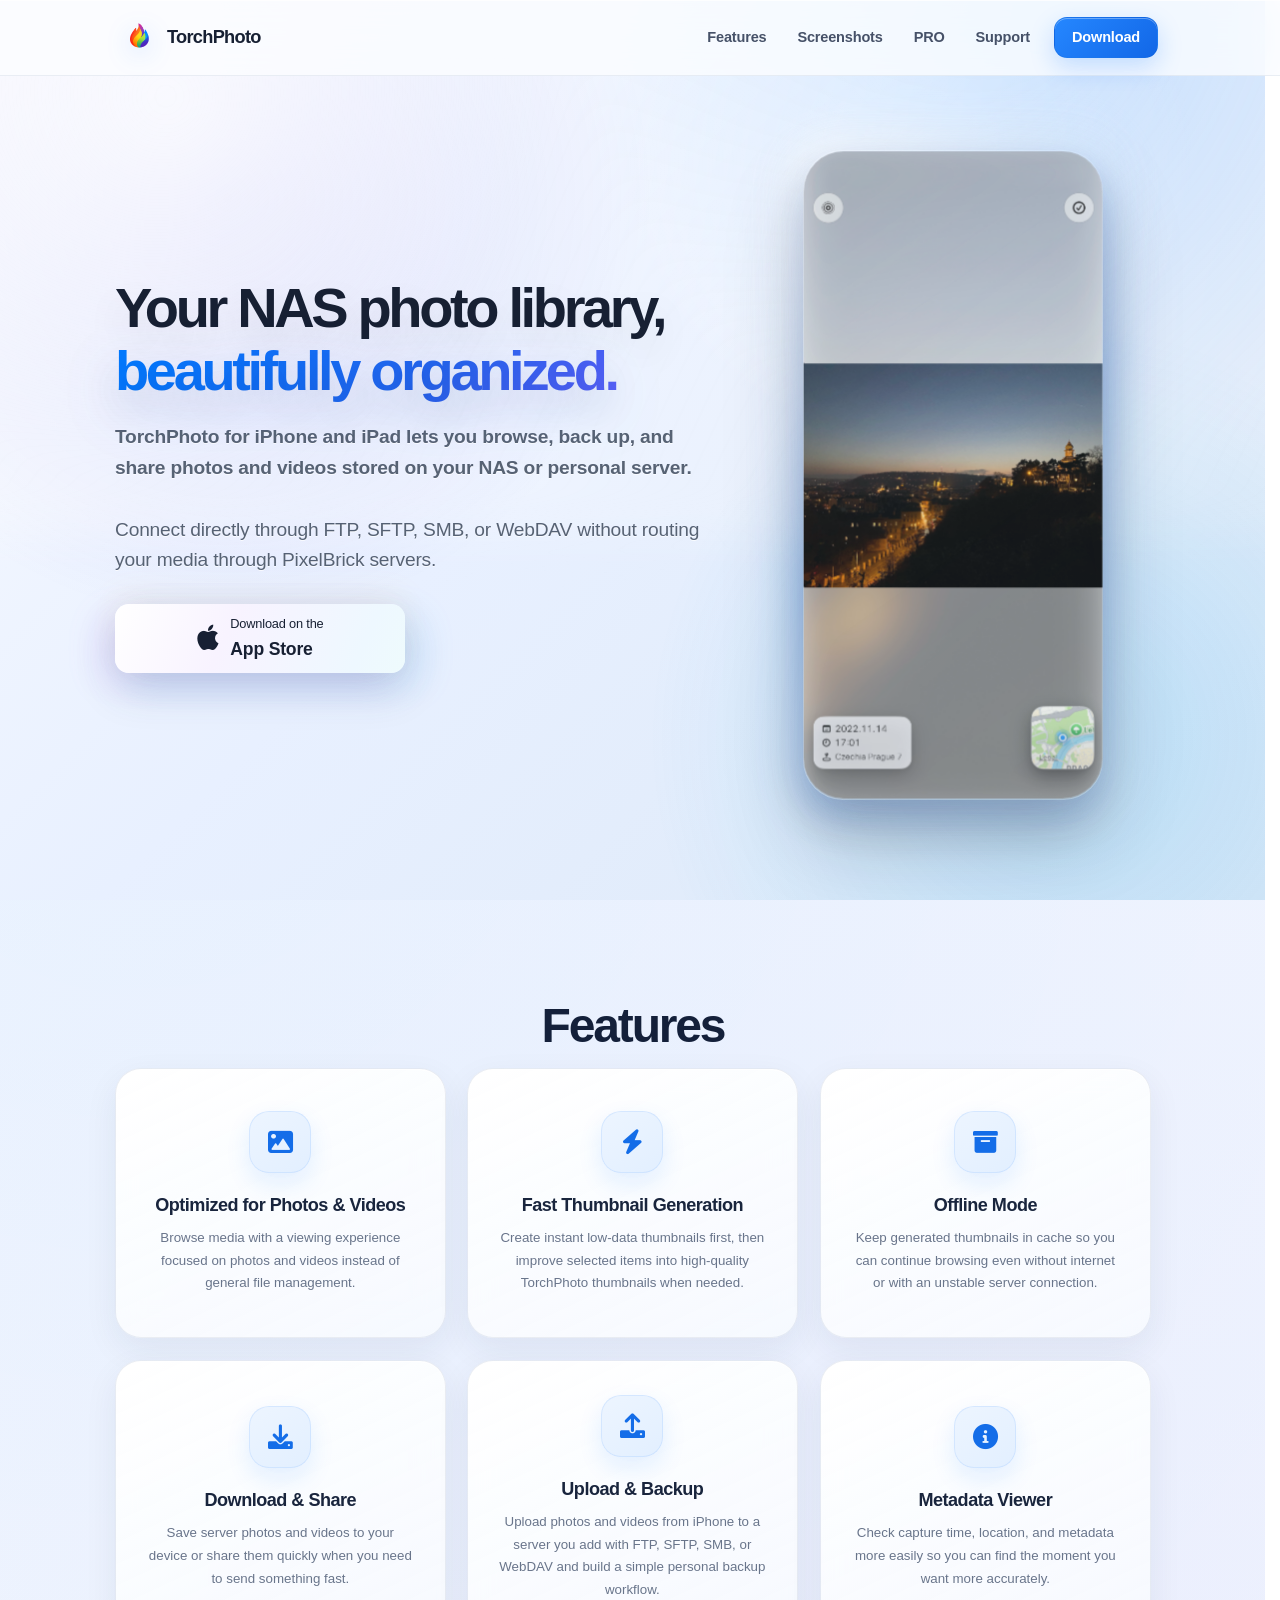
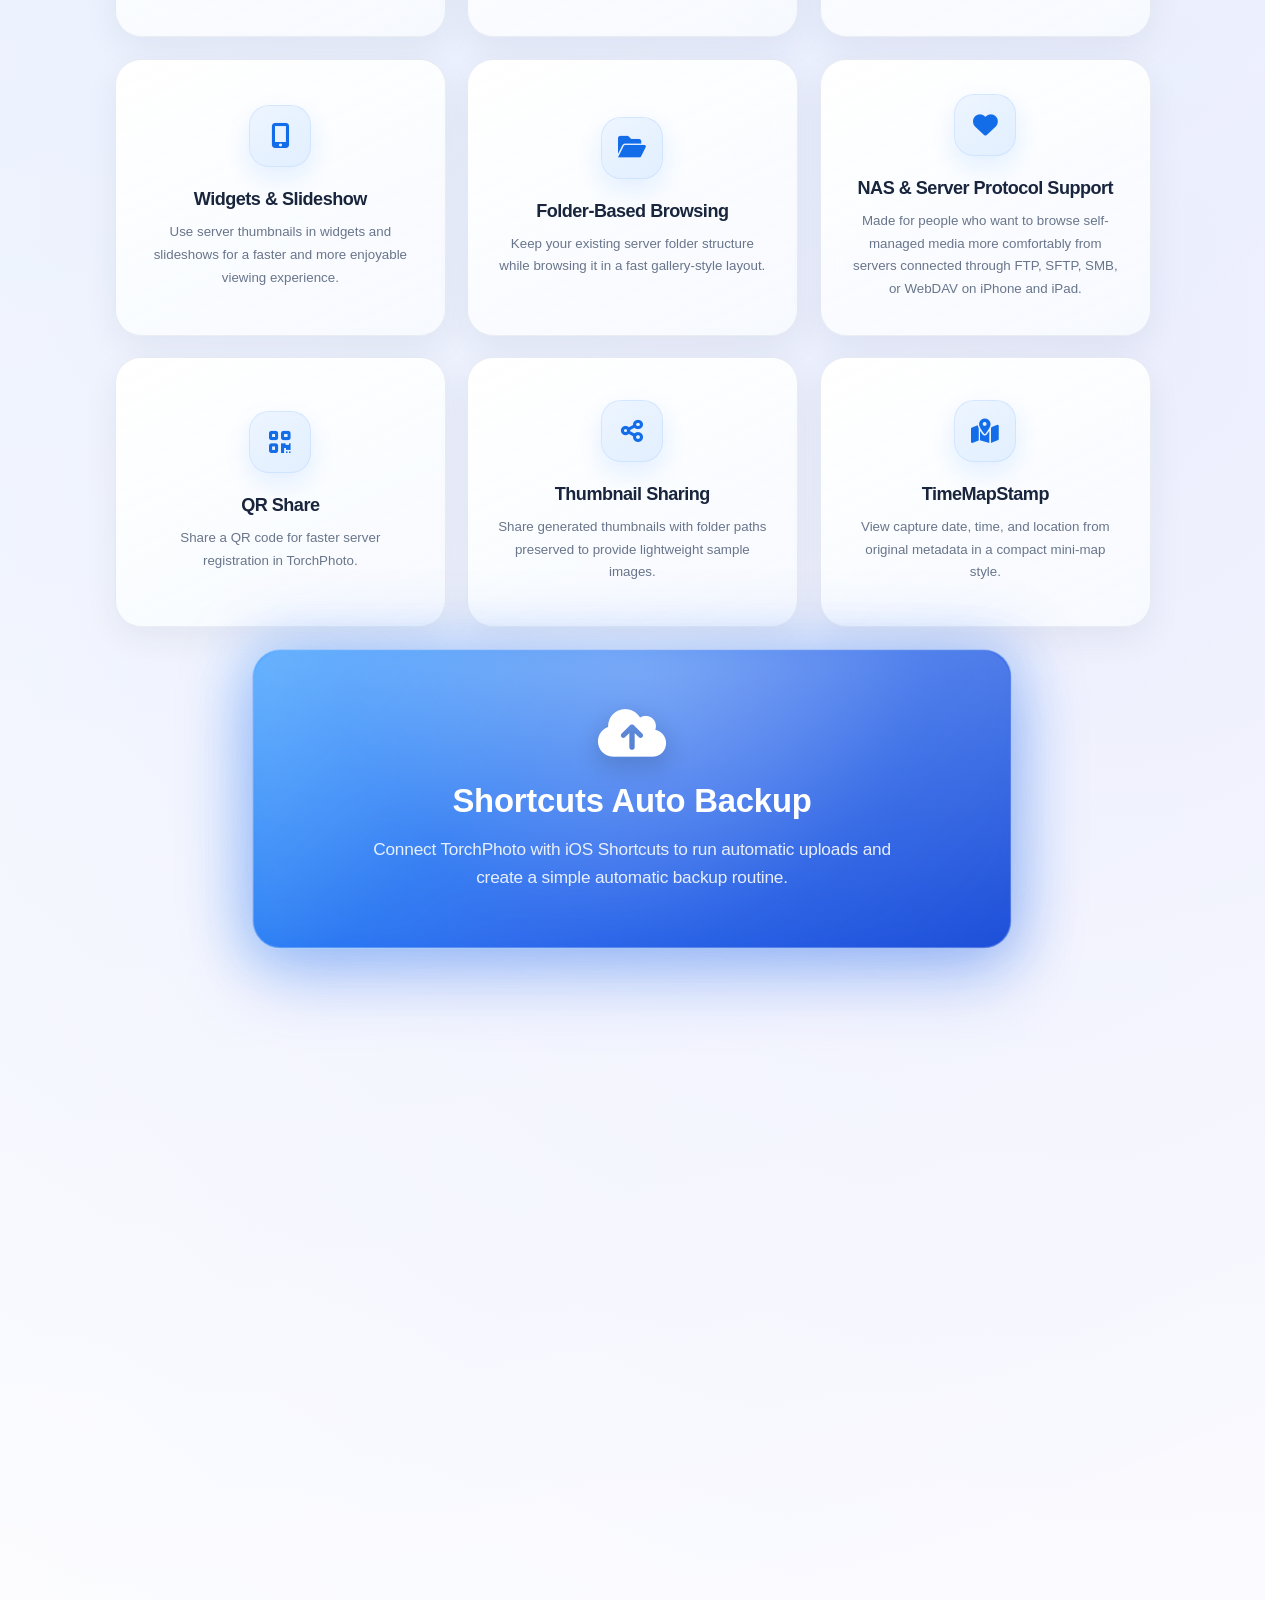
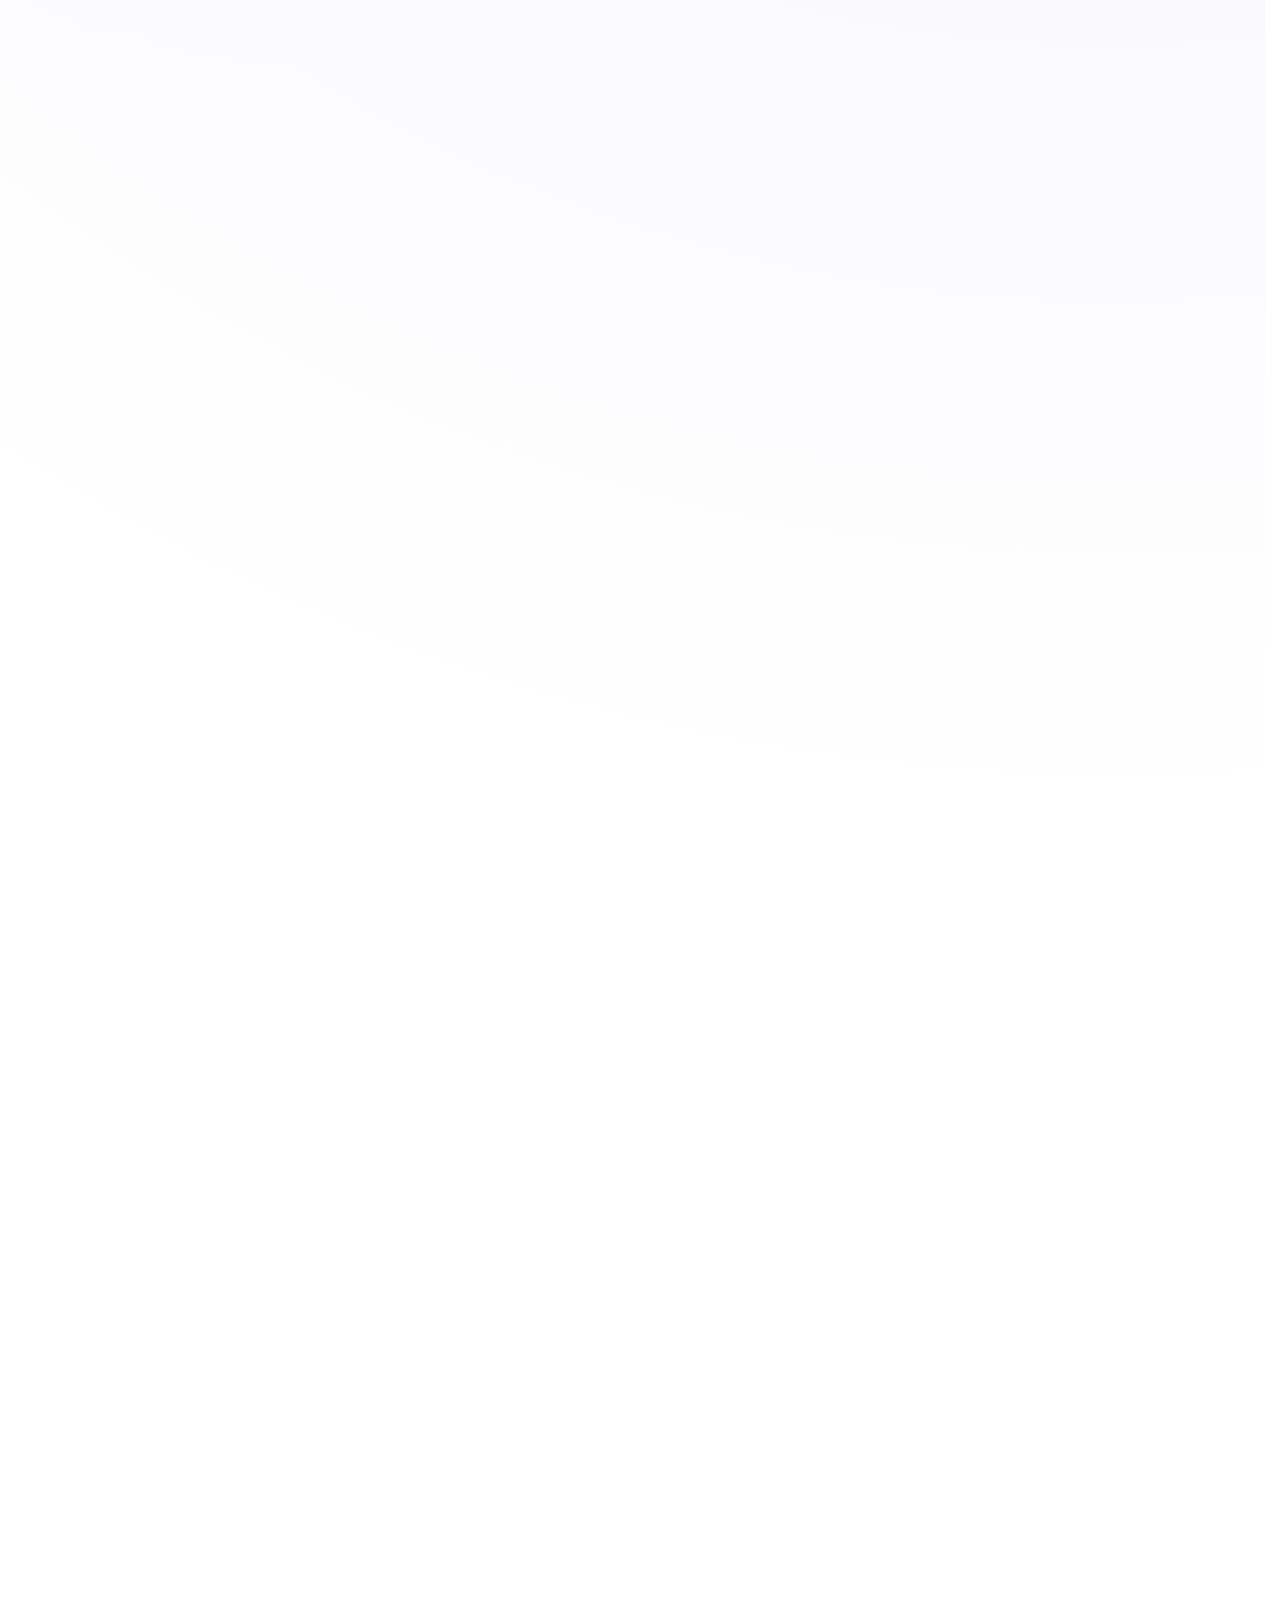
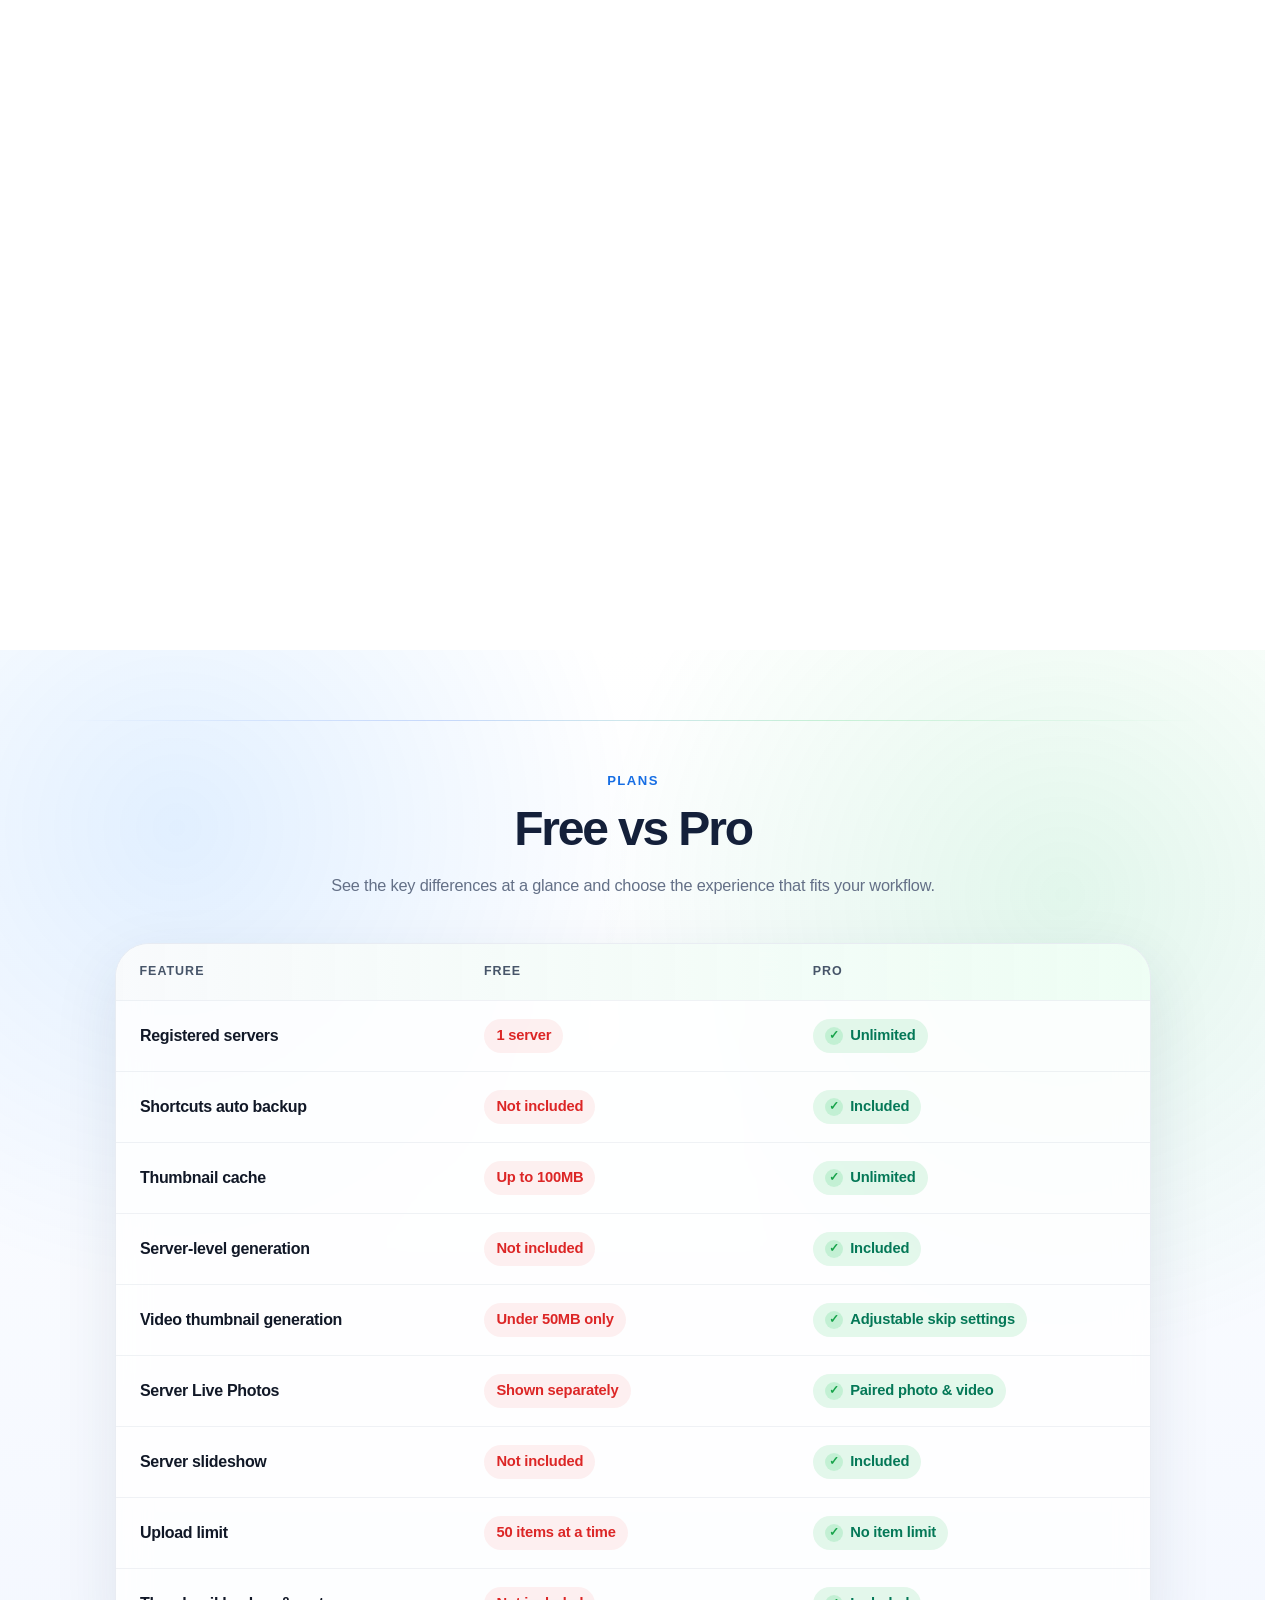
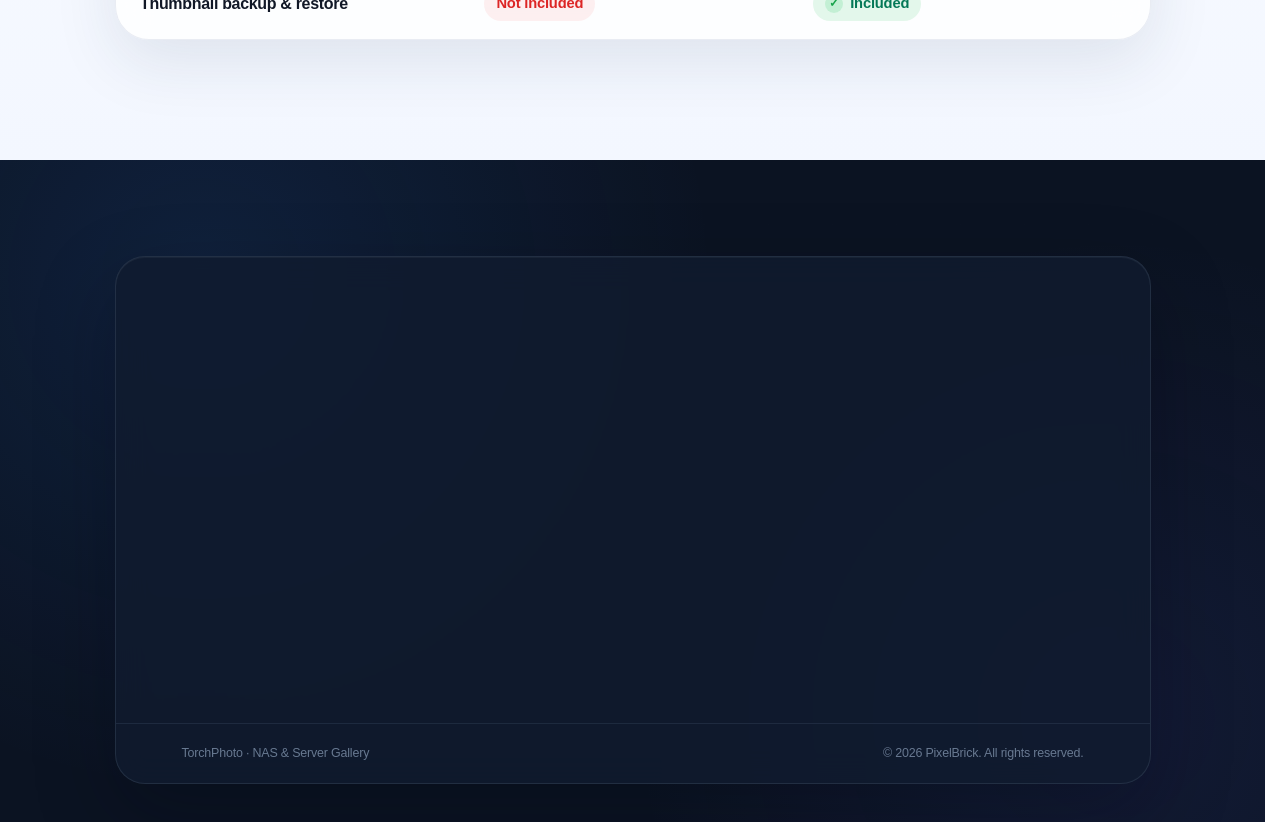
==== commit fde7f581: "Add files via upload" ====
--- a/index.html
+++ b/index.html
@@ -5,9 +5,32 @@
     <meta name="viewport" content="width=device-width, initial-scale=1.0">
 	<meta name="naver-site-verification" content="f983e1720e6569206aa90cad79870dd0d7ba3f1a" />
     <title>TorchPhoto - NAS &amp; Server Gallery</title>
+    <meta name="description" content="Browse, back up, and share photos and videos stored on your NAS or personal server with TorchPhoto for iPhone and iPad. Supports FTP, SFTP, SMB, and WebDAV.">
+    <link rel="canonical" href="https://torchphoto.com/">
+    <meta property="og:type" content="website">
+    <meta property="og:title" content="TorchPhoto - NAS &amp; Server Gallery">
+    <meta property="og:description" content="Browse, back up, and share photos and videos stored on your NAS or personal server with TorchPhoto for iPhone and iPad.">
+    <meta property="og:image" content="https://torchphoto.com/main.jpg">
+    <meta property="og:url" content="https://torchphoto.com/">
+    <meta name="twitter:card" content="summary_large_image">
+    <meta name="twitter:title" content="TorchPhoto - NAS &amp; Server Gallery">
+    <meta name="twitter:description" content="Browse, back up, and share photos and videos stored on your NAS or personal server with TorchPhoto for iPhone and iPad.">
+    <meta name="twitter:image" content="https://torchphoto.com/main.jpg">
     <link rel="stylesheet" href="style.css?v=hero-soft-reveal">
     <link rel="stylesheet" href="https://cdnjs.cloudflare.com/ajax/libs/font-awesome/6.0.0/css/all.min.css">
 <link rel="icon" type="image/png" href="logo.png">
+    <script type="application/ld+json">
+    {
+      "@context": "https://schema.org",
+      "@type": "SoftwareApplication",
+      "name": "TorchPhoto",
+      "operatingSystem": "iOS, iPadOS",
+      "applicationCategory": "PhotographyApplication",
+      "description": "A private NAS and server gallery for browsing, backing up, and sharing photos and videos through FTP, SFTP, SMB, and WebDAV.",
+      "url": "https://torchphoto.com/",
+      "downloadUrl": "https://apps.apple.com/app/id6757838041"
+    }
+    </script>
 </head>
 <body class="home-page-body">
     <nav>
@@ -34,8 +57,8 @@
     <header class="hero">
         <div class="container hero-grid">
             <div class="hero-text">
-                <h1>NAS &amp; Server Gallery<span class="hero-title-brand">TorchPhoto</span></h1>
-                <p><b>TorchPhoto supports FTP, SFTP, SMB, and WebDAV so your NAS or personal server can stay where photos and videos are backed up.<br>Instead of digging through folders or waiting through long thumbnail loading every time, browse those backed-up memories in a smooth gallery with prepared thumbnails, originals, uploads, and moments easy to revisit.</b><br><br>Built by a developer who uses TorchPhoto every day, it keeps improving through real backup, browsing, and sharing workflows.<br></p>
+                <h1>Your NAS photo library,<span class="hero-title-brand">beautifully organized.</span></h1>
+                <p><b>TorchPhoto for iPhone and iPad lets you browse, back up, and share photos and videos stored on your NAS or personal server.</b><br><br>Connect directly through FTP, SFTP, SMB, or WebDAV without routing your media through PixelBrick servers.</p>
                 <div class="hero-btns">
                     <a href="https://apps.apple.com/app/id6757838041" class="btn-appstore">
                         <i class="fab fa-apple"></i>
@@ -97,9 +120,9 @@
                     <h3>Folder-Based Browsing</h3>
                     <p>Keep your existing server folder structure while browsing it in a fast gallery-style layout.</p>
                 </button>
-                <button class="feature-card feature-trigger" type="button" data-title="For NAS and Server Protocols" data-image="Features9.jpg" data-description="TorchPhoto is designed for people who manage their own media and want a smoother way to browse it on iPhone and iPad. It fits storage workflows based on servers connected through FTP, SFTP, SMB, or WebDAV more comfortably.">
+                <button class="feature-card feature-trigger" type="button" data-title="NAS &amp; Server Protocol Support" data-image="Features9.jpg" data-description="TorchPhoto is designed for people who manage their own media and want a smoother way to browse it on iPhone and iPad. Connect to self-managed storage through FTP, SFTP, SMB, or WebDAV.">
                     <i class="fas fa-heart"></i>
-                    <h3>For NAS and Server Protocols</h3>
+                    <h3>NAS &amp; Server Protocol Support</h3>
                     <p>Made for people who want to browse self-managed media more comfortably from servers connected through FTP, SFTP, SMB, or WebDAV on iPhone and iPad.</p>
                 </button>
                 <button class="feature-card feature-trigger" type="button" data-title="QR Share" data-image="Features10.jpg" data-description="Share a server setup as a QR code so TorchPhoto users can register it faster without manually typing every field. It is useful when you want quick onboarding across your own devices or trusted people.">
@@ -107,19 +130,19 @@
                     <h3>QR Share</h3>
                     <p>Share a QR code for faster server registration in TorchPhoto.</p>
                 </button>
-                <button class="feature-card feature-trigger" type="button" data-title="Thumbnails Share" data-image="Features11.jpg" data-description="Share only generated thumbnails while preserving the original folder path structure. This is useful for sending lightweight sample images without transferring the original full-size media files.">
+                <button class="feature-card feature-trigger" type="button" data-title="Thumbnail Sharing" data-image="Features11.jpg" data-description="Share only generated thumbnails while preserving the original folder path structure. This is useful for sending lightweight sample images without transferring the original full-size media files.">
                     <i class="fas fa-share-nodes"></i>
-                    <h3>Thumbnails Share</h3>
+                    <h3>Thumbnail Sharing</h3>
                     <p>Share generated thumbnails with folder paths preserved to provide lightweight sample images.</p>
                 </button>
-                <button class="feature-card feature-trigger" type="button" data-title="Timemap Stamp" data-image="Features12.jpg" data-description="When viewing a photo or video, TorchPhoto can read original metadata and show the capture date, time, and location in a compact mini-map style. It helps turn each item into a clearer memory with context.">
+                <button class="feature-card feature-trigger" type="button" data-title="TimeMapStamp" data-image="Features12.jpg" data-description="When viewing a photo or video, TorchPhoto can read original metadata and show the capture date, time, and location in a compact mini-map style. It helps turn each item into a clearer memory with context.">
                     <i class="fas fa-map-location-dot"></i>
-                    <h3>Timemap Stamp</h3>
+                    <h3>TimeMapStamp</h3>
                     <p>View capture date, time, and location from original metadata in a compact mini-map style.</p>
                 </button>
                 <a class="feature-card shortcuts-feature-card" href="shortcuts.html" aria-label="Open TorchPhoto Shortcuts guide">
                     <i class="fas fa-cloud-arrow-up"></i>
-                    <h3>Shortcuts Auto Upload</h3>
+                    <h3>Shortcuts Auto Backup</h3>
                     <p>Connect TorchPhoto with iOS Shortcuts to run automatic uploads and create a simple automatic backup routine.</p>
                 </a>
             </div>
@@ -214,8 +237,8 @@
                 </div>
                 <div class="privacy-inline-copy">
                     <span class="section-eyebrow section-eyebrow-left">Privacy</span>
-                    <h3>Your private data stays on your iOS device</h3>
-                    <p>Personal information and app data are stored only as local data on your device. TorchPhoto does not upload or share your private data anywhere.</p>
+                    <h3>Your media stays between your device and your server.</h3>
+                    <p>TorchPhoto does not send your photos, videos, or server credentials to PixelBrick servers. Media transfers occur directly between your iPhone or iPad and the server you configure. Thumbnails, favorites, captions, and cache data are stored locally on your device.</p>
                 </div>
             </div>
         </div>
@@ -261,7 +284,7 @@
                 <div class="plan-row">
                     <span class="plan-feature">Shortcuts auto backup</span>
                     <span class="plan-value limited">Not included</span>
-                    <span class="plan-value unlocked">included</span>
+                    <span class="plan-value unlocked">Included</span>
                 </div>
                 <div class="plan-row">
                     <span class="plan-feature">Thumbnail cache</span>
@@ -271,7 +294,7 @@
                 <div class="plan-row">
                     <span class="plan-feature">Server-level generation</span>
                     <span class="plan-value limited">Not included</span>
-                    <span class="plan-value unlocked">included</span>
+                    <span class="plan-value unlocked">Included</span>
                 </div>
                 <div class="plan-row">
                     <span class="plan-feature">Video thumbnail generation</span>
@@ -294,9 +317,9 @@
                     <span class="plan-value unlocked">No item limit</span>
                 </div>
                 <div class="plan-row">
-                    <span class="plan-feature">Optimization features</span>
-                    <span class="plan-value limited">Not supported</span>
-                    <span class="plan-value unlocked">Fast enhancements applied</span>
+                    <span class="plan-feature">Thumbnail backup &amp; restore</span>
+                    <span class="plan-value limited">Not included</span>
+                    <span class="plan-value unlocked">Included</span>
                 </div>
             </div>
         </div>
--- a/style.css
+++ b/style.css
@@ -4575,11 +4575,13 @@
 
 @media (max-width: 900px) {
     .home-page-body footer#support .footer-content {
-        gap: 48px;
+        grid-template-columns: minmax(0, 1fr);
+        gap: 0;
     }
 
     .home-page-body footer#support .footer-contact {
-        padding-top: 38px;
+        margin-top: 40px;
+        padding-top: 32px;
         padding-left: 0;
         border-top: 1px solid rgba(180, 204, 235, 0.11);
         border-left: 0;
@@ -4604,11 +4606,66 @@
     }
 
     .home-page-body .support-email-card {
+        max-width: 100%;
         margin-top: 26px;
     }
 
     .home-page-body .footer-bottom {
         padding: 19px 24px;
+    }
+}
+
+@media (max-width: 520px) {
+    .home-page-body footer#support {
+        padding: 54px 0 20px;
+    }
+
+    .home-page-body .support-panel {
+        border-radius: 20px;
+    }
+
+    .home-page-body footer#support .footer-content {
+        padding: 28px 20px 24px;
+    }
+
+    .home-page-body .support-eyebrow {
+        margin-bottom: 18px;
+    }
+
+    .home-page-body footer#support .footer-info h2 {
+        margin-bottom: 14px;
+        font-size: clamp(1.9rem, 9.5vw, 2.35rem);
+        letter-spacing: -0.05em;
+    }
+
+    .home-page-body footer#support .footer-info > p {
+        font-size: 0.94rem;
+        line-height: 1.65;
+    }
+
+    .home-page-body .support-email-card {
+        min-width: 0;
+        margin-top: 22px;
+        gap: 10px;
+    }
+
+    .home-page-body .support-email-icon {
+        width: 40px;
+        height: 40px;
+    }
+
+    .home-page-body footer#support .footer-contact {
+        margin-top: 30px;
+        padding-top: 24px;
+    }
+
+    .home-page-body footer#support .footer-links a {
+        min-height: 50px;
+    }
+
+    .home-page-body .footer-bottom {
+        min-height: 0;
+        padding: 18px 20px;
     }
 }
 
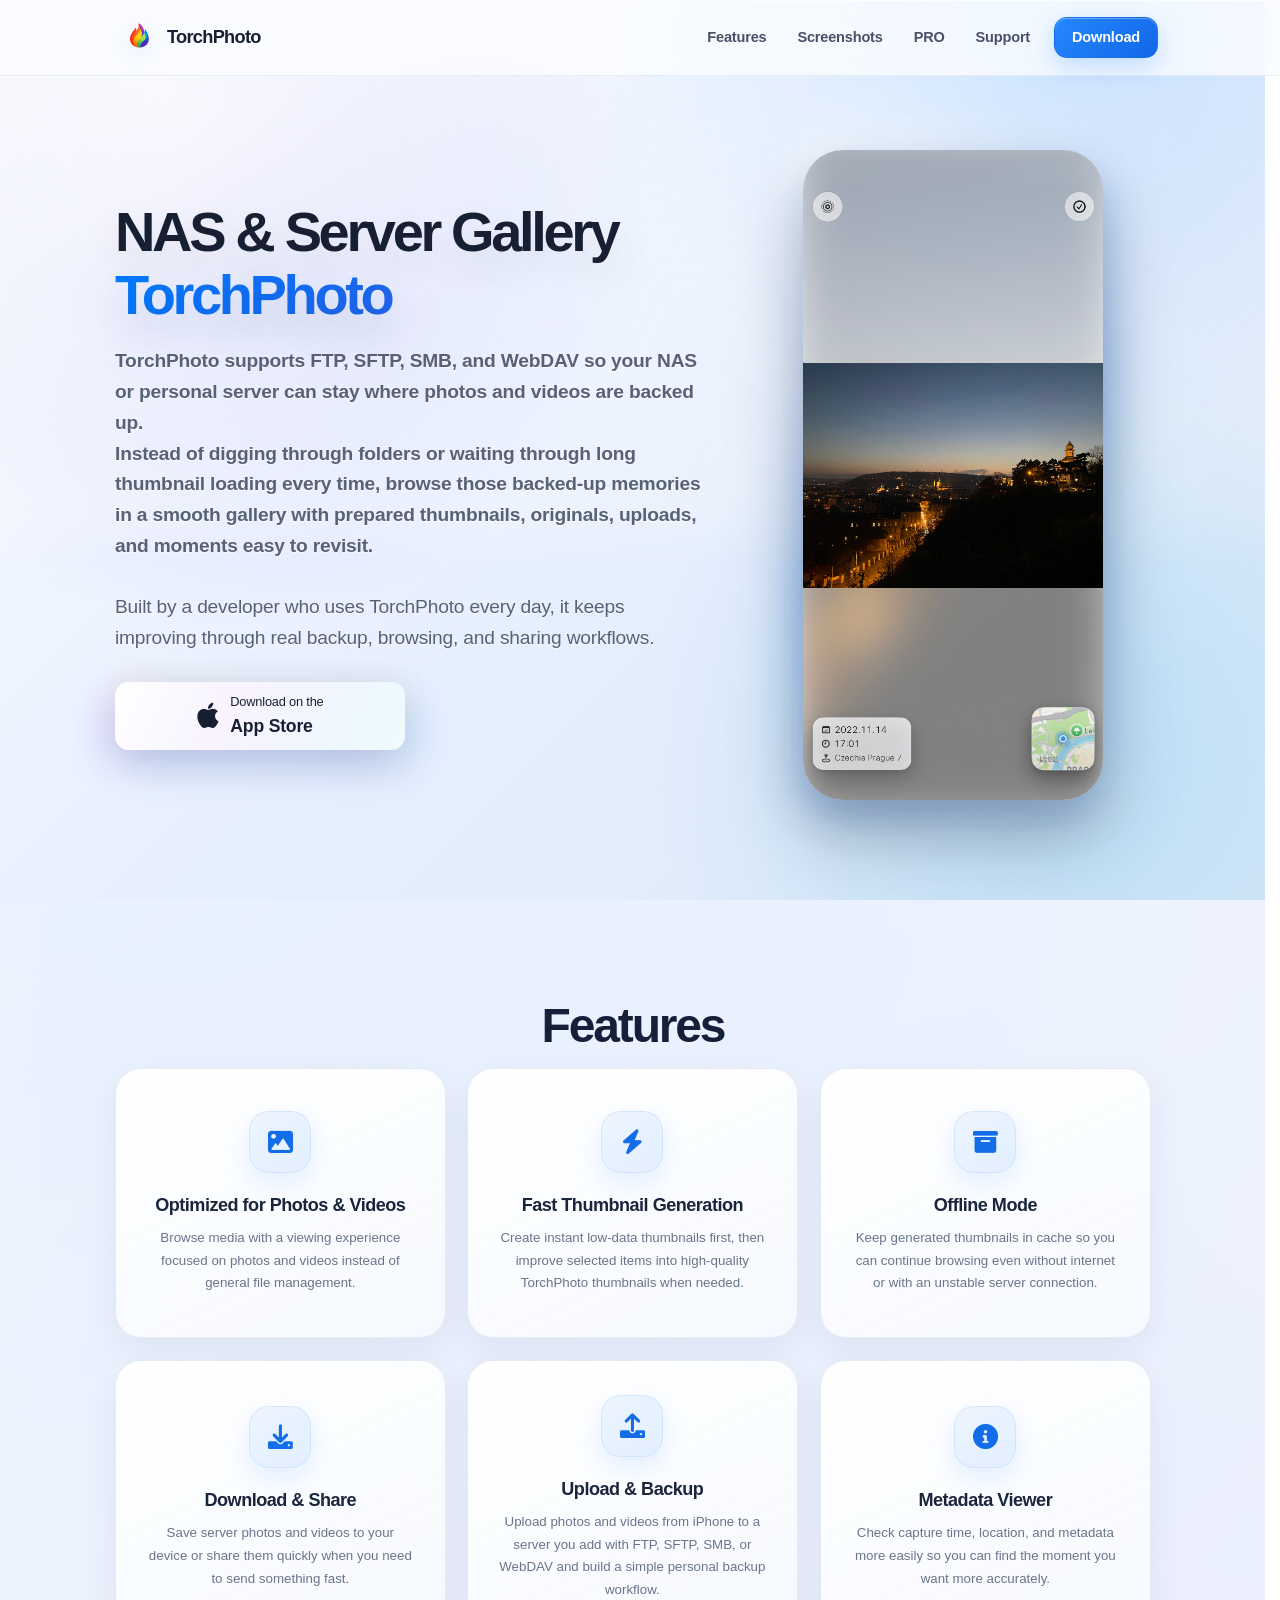
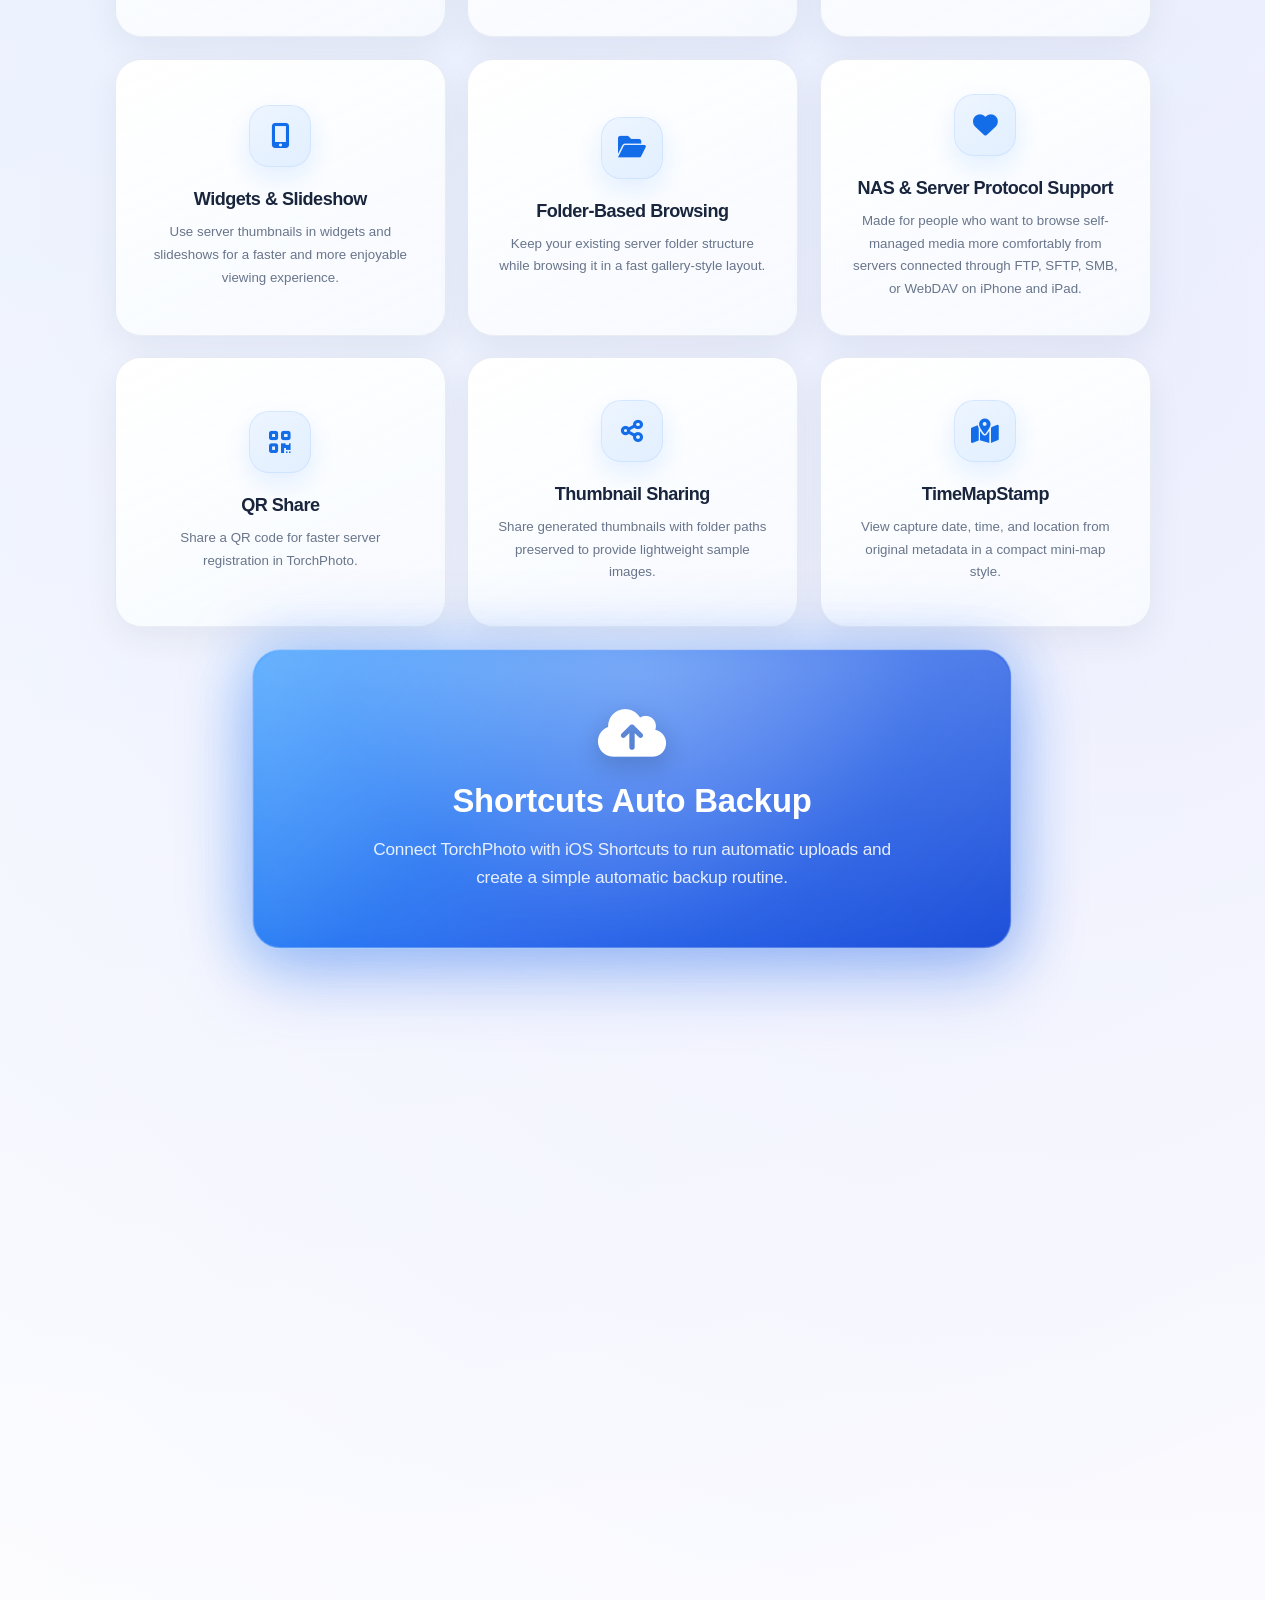
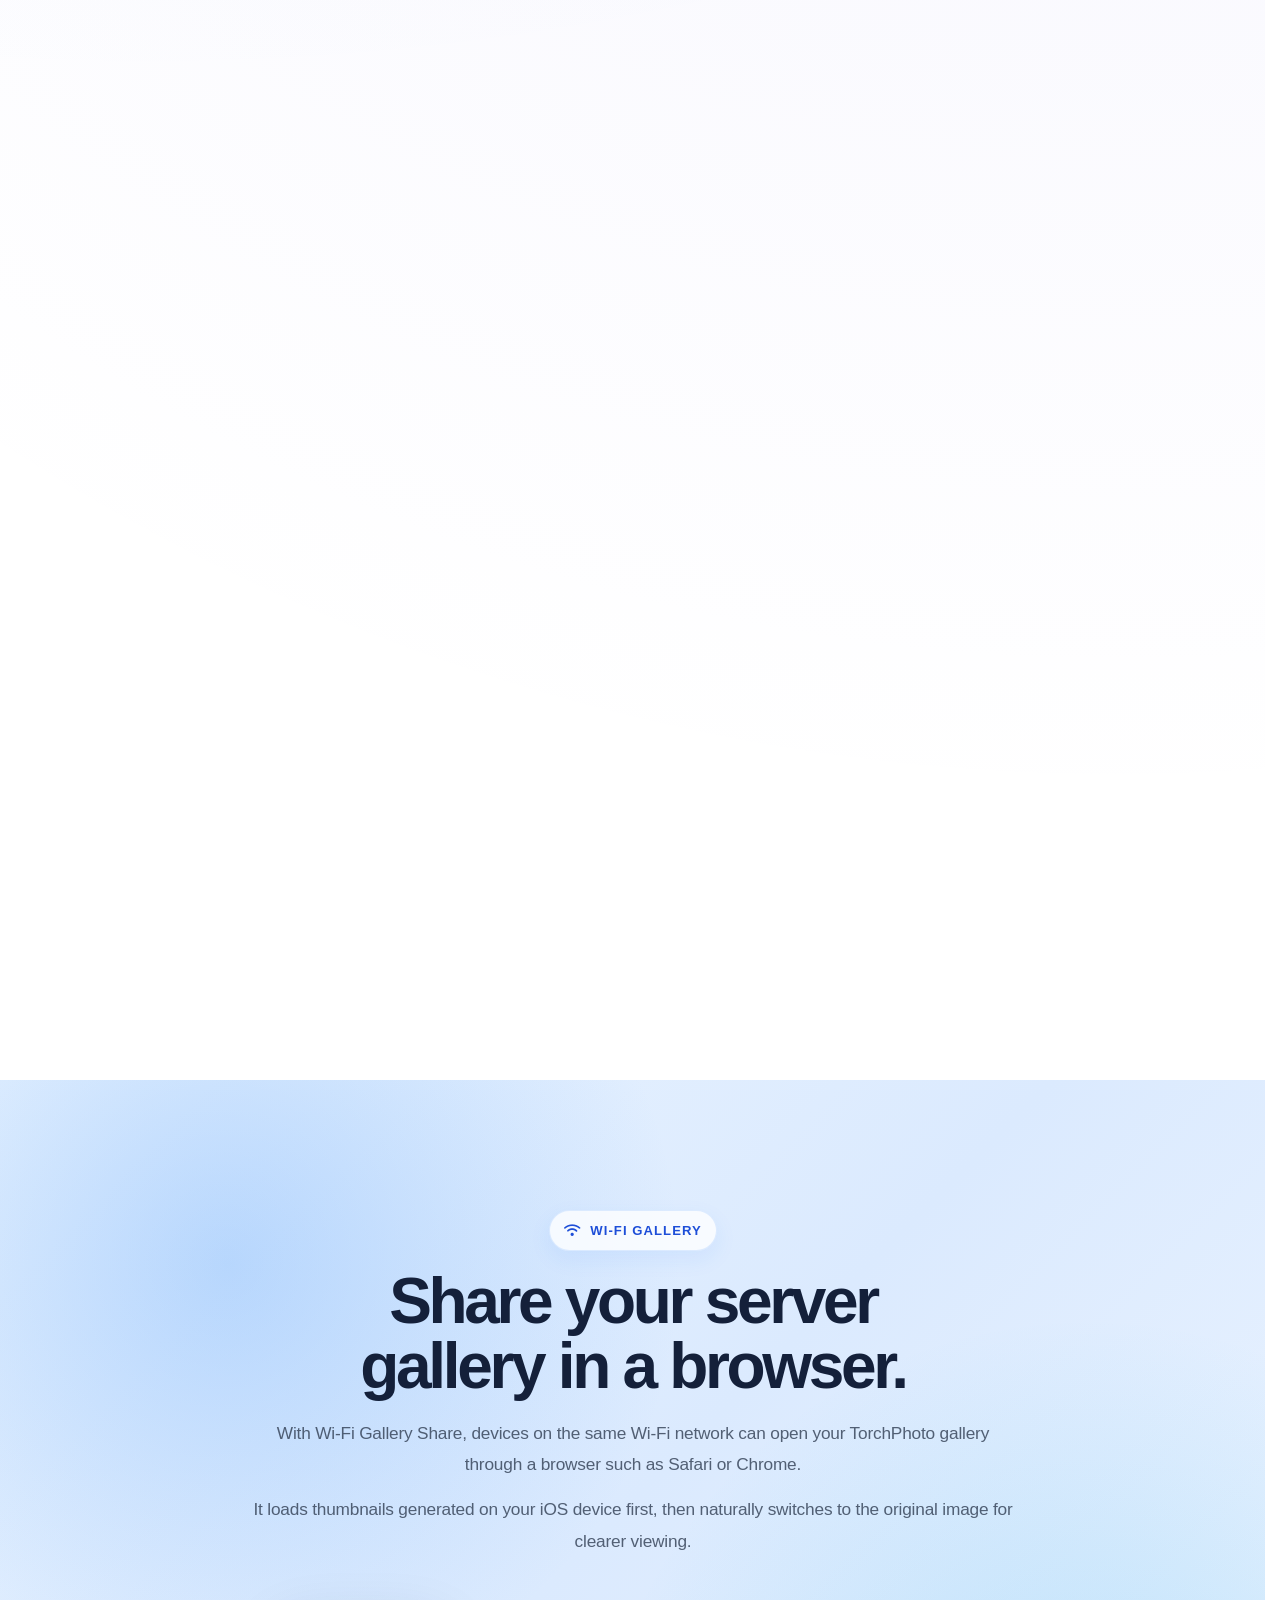
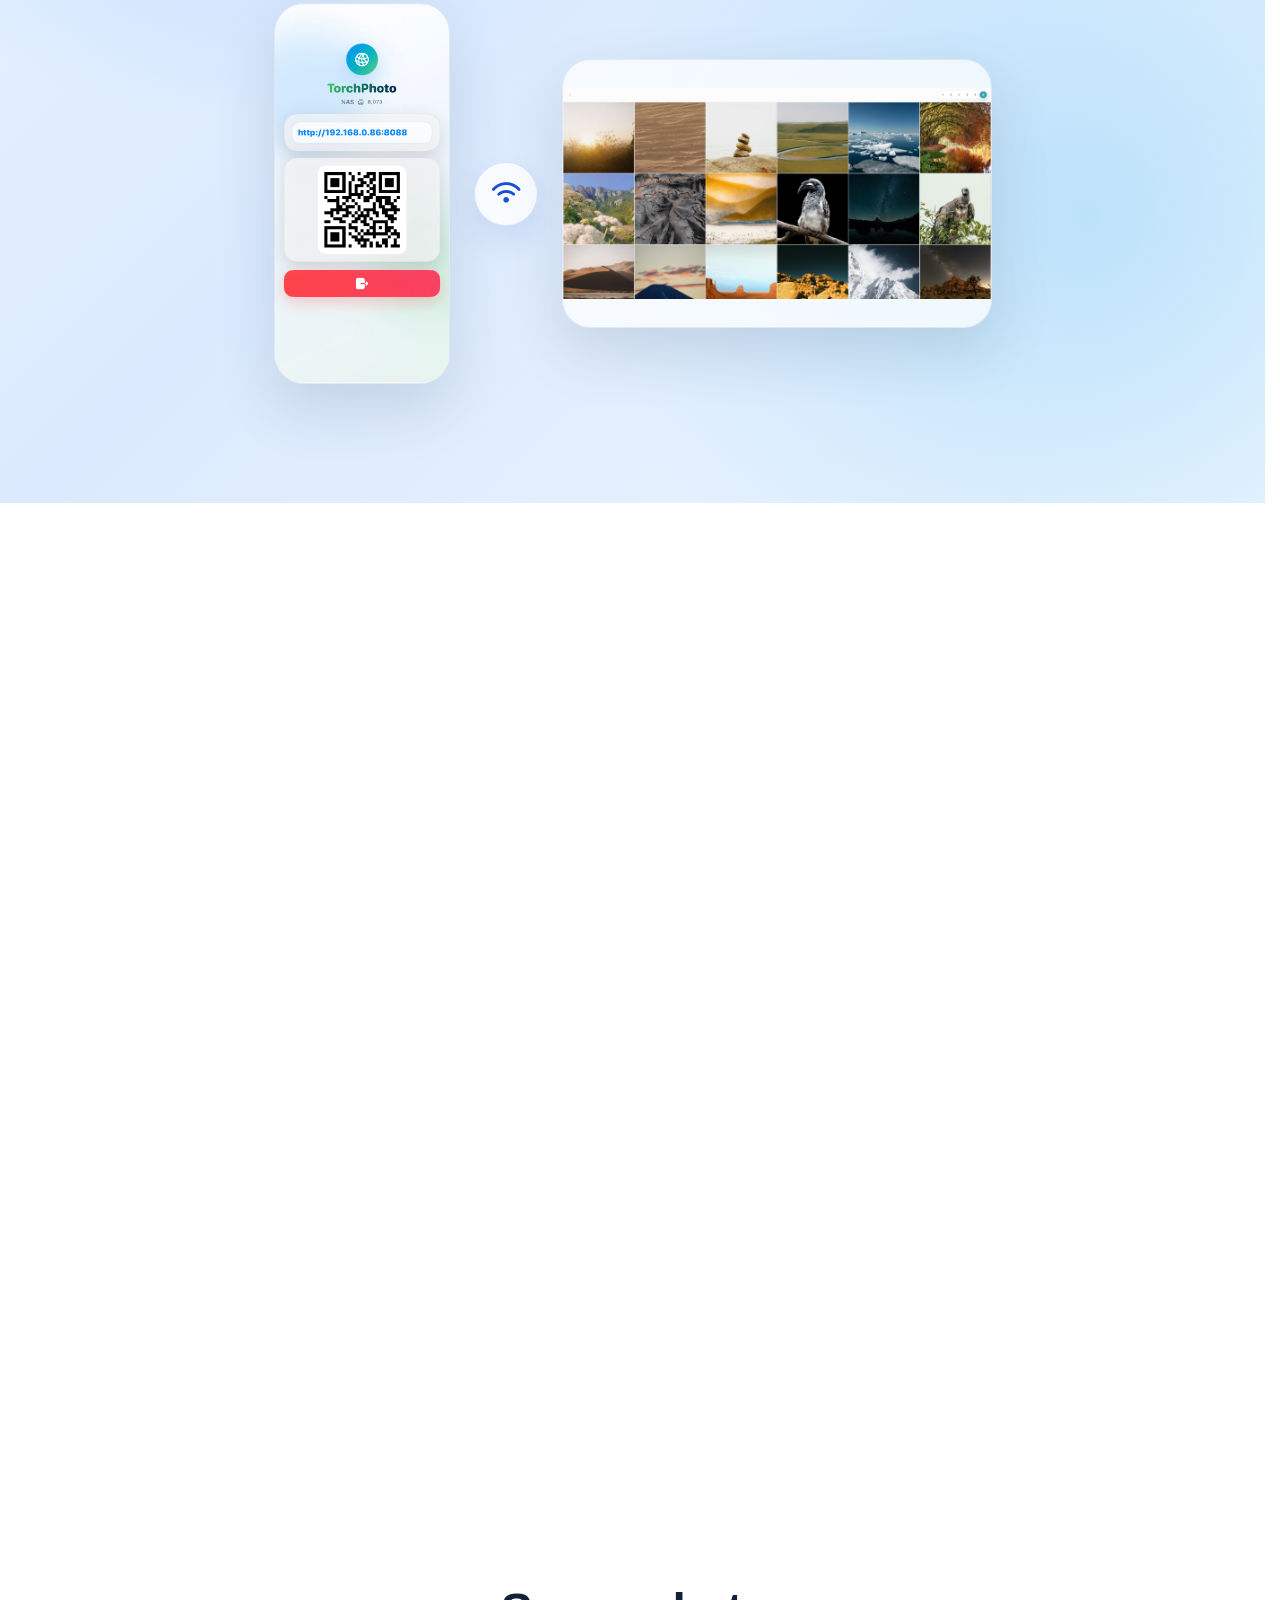
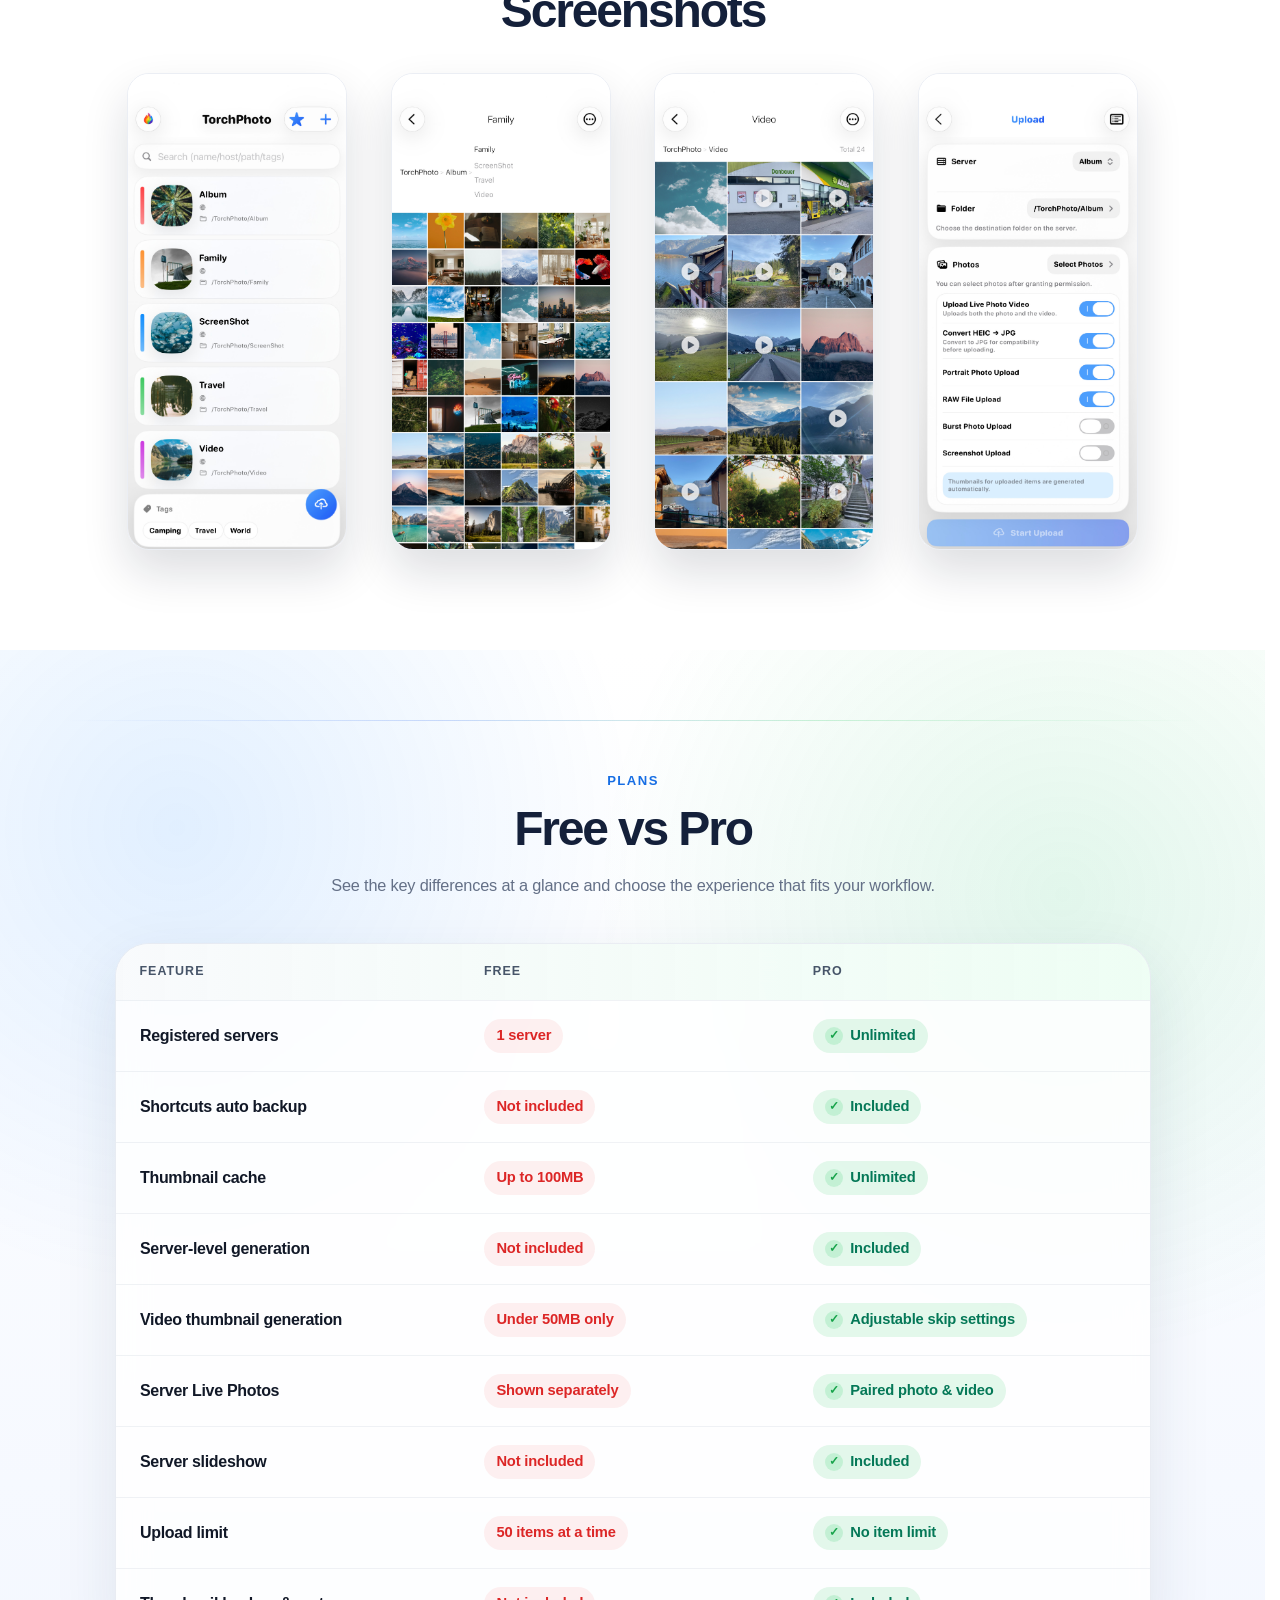
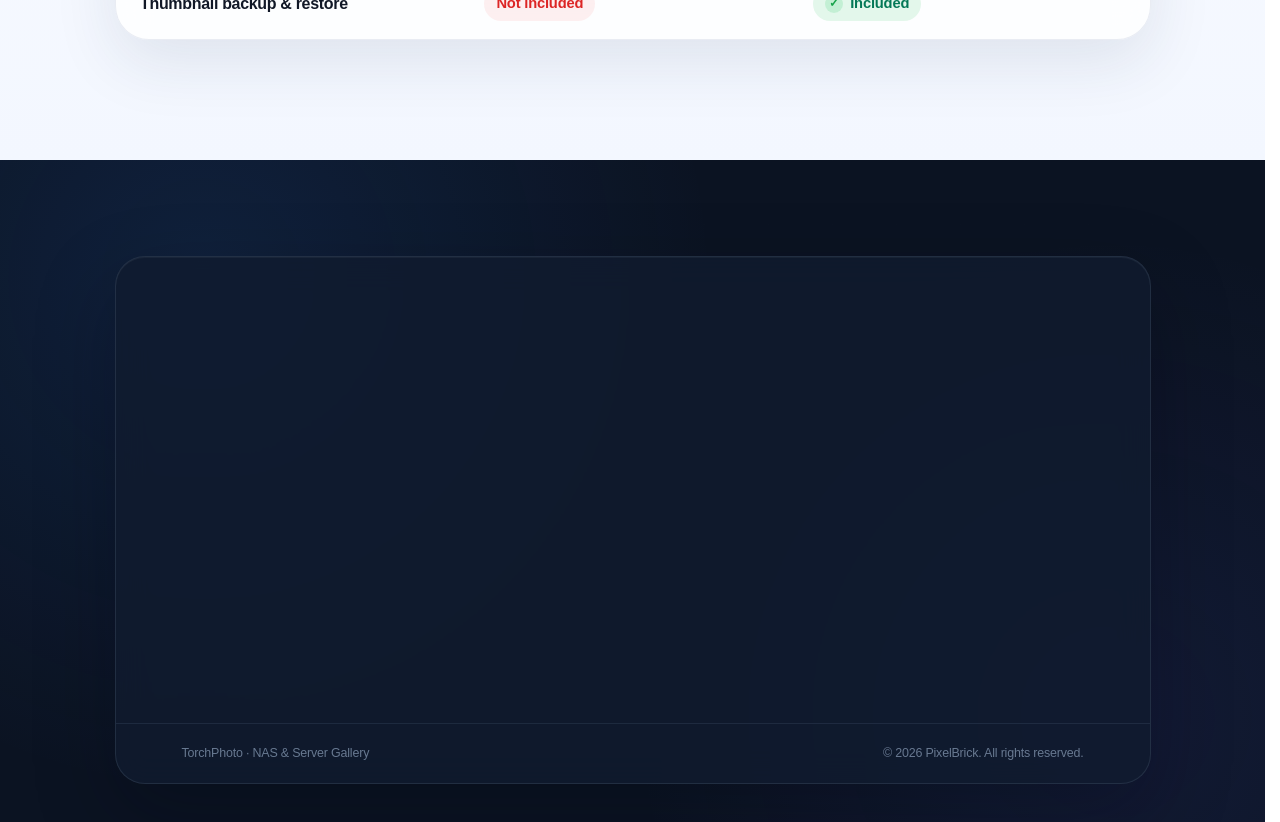
==== commit 928bb0f2: "Add files via upload" ====
--- a/index.html
+++ b/index.html
@@ -57,8 +57,8 @@
     <header class="hero">
         <div class="container hero-grid">
             <div class="hero-text">
-                <h1>Your NAS photo library,<span class="hero-title-brand">beautifully organized.</span></h1>
-                <p><b>TorchPhoto for iPhone and iPad lets you browse, back up, and share photos and videos stored on your NAS or personal server.</b><br><br>Connect directly through FTP, SFTP, SMB, or WebDAV without routing your media through PixelBrick servers.</p>
+                <h1>NAS &amp; Server Gallery<span class="hero-title-brand">TorchPhoto</span></h1>
+                <p><b>TorchPhoto supports FTP, SFTP, SMB, and WebDAV so your NAS or personal server can stay where photos and videos are backed up.<br>Instead of digging through folders or waiting through long thumbnail loading every time, browse those backed-up memories in a smooth gallery with prepared thumbnails, originals, uploads, and moments easy to revisit.</b><br><br>Built by a developer who uses TorchPhoto every day, it keeps improving through real backup, browsing, and sharing workflows.<br></p>
                 <div class="hero-btns">
                     <a href="https://apps.apple.com/app/id6757838041" class="btn-appstore">
                         <i class="fab fa-apple"></i>
@@ -80,62 +80,62 @@
         <div class="container">
             <h2 class="section-title">Features</h2>
             <div class="feature-grid">
-                <button class="feature-card feature-trigger" type="button" data-title="Optimized for Photos &amp; Videos" data-image="Features1.jpg" data-description="TorchPhoto focuses on browsing photos and videos comfortably instead of behaving like a generic file manager. It is designed around quick visual access, smoother previews, and a media-first experience on iPhone and iPad.">
+                <button class="feature-card feature-trigger" type="button" data-title="Optimized for Photos &amp; Videos" data-image="Features1.jpg" data-description="TorchPhoto presents photos and videos in a media-first gallery instead of making you browse them through a generic file list. Folder thumbnails, visual grids, quick previews, and familiar viewer gestures make large server libraries easier to explore on iPhone and iPad.||A generated thumbnail can appear first for speed, followed by the original when it is available. You can move naturally from browsing to favorites, metadata, downloading, or sharing without changing the folder structure on your server.">
                     <i class="fas fa-image"></i>
                     <h3>Optimized for Photos &amp; Videos</h3>
                     <p>Browse media with a viewing experience focused on photos and videos instead of general file management.</p>
                 </button>
-                <button class="feature-card feature-trigger" type="button" data-title="Fast Thumbnail Generation" data-image="Features2.jpg" data-description="Instant thumbnail generation creates fast, storage-saving previews by downloading only part of the original file first. These instant thumbnails are lower quality than TorchPhoto's standard high-quality thumbnails, but you can improve selected items later when clearer thumbnails are needed.">
+                <button class="feature-card feature-trigger" type="button" data-title="Fast Thumbnail Generation" data-image="Features2.jpg" data-description="Instant Low and Instant High can create lightweight previews quickly by reading only part of a supported original when possible. This reduces the time and network data needed to fill a large folder with recognizable thumbnails.||Instant thumbnails prioritize speed and storage efficiency, so they may look softer than TorchPhoto's standard high-quality thumbnails. You can later select the important items and generate clearer thumbnails only where the extra detail is useful.||Generated thumbnails are cached separately from the originals. Creating or improving a thumbnail does not modify the file stored on your server.">
                     <i class="fas fa-bolt"></i>
                     <h3>Fast Thumbnail Generation</h3>
                     <p>Create instant low-data thumbnails first, then improve selected items into high-quality TorchPhoto thumbnails when needed.</p>
                 </button>
-                <button class="feature-card feature-trigger" type="button" data-title="Offline Mode" data-image="Features3.jpg" data-description="Generated thumbnails can stay in cache, helping you browse even when the connection is unstable or unavailable. This makes it easier to revisit media without depending on a constant live server connection.">
+                <button class="feature-card feature-trigger" type="button" data-title="Offline Mode" data-image="Features3.jpg" data-description="TorchPhoto keeps generated thumbnails and remembered folder information in its local cache. If your server becomes unavailable or the network is unstable, you can still revisit prepared folders and recognize the media they contain.||Offline browsing uses cached previews, so it does not mean every full-resolution original is stored on the device. Opening or sharing an original still requires the server unless that original was downloaded separately.||The Free plan provides up to 100 MB of thumbnail cache, while PRO removes the app-level thumbnail cache limit.">
                     <i class="fas fa-box-archive"></i>
                     <h3>Offline Mode</h3>
                     <p>Keep generated thumbnails in cache so you can continue browsing even without internet or with an unstable server connection.</p>
                 </button>
-                <button class="feature-card feature-trigger" type="button" data-title="Download &amp; Share" data-image="Features4.jpg" data-description="Download photos or videos from your server to your device and share them quickly when needed. It gives you a simple way to move from browsing to sending or saving in just a few taps.">
+                <button class="feature-card feature-trigger" type="button" data-title="Download &amp; Share" data-image="Features4.jpg" data-description="Download a photo or video from your server when you need the original on your iPhone or iPad. From the viewer, you can save supported media or pass it to the iOS share sheet for use in other apps.||Thumbnail previews and original downloads are handled separately. This lets you browse quickly with lightweight previews and request the larger original only when you decide to save, inspect, or share it.||Browsing, downloading, and sharing do not rewrite or recompress the original file stored on your server.">
                     <i class="fas fa-download"></i>
                     <h3>Download &amp; Share</h3>
                     <p>Save server photos and videos to your device or share them quickly when you need to send something fast.</p>
                 </button>
-                <button class="feature-card feature-trigger" type="button" data-title="Upload &amp; Backup" data-image="Features5.jpg" data-description="Upload photos and videos from iPhone to a server you add with FTP, SFTP, SMB, or WebDAV to build a lightweight personal backup flow. It is useful for keeping originals on your own storage while staying organized by folder.">
+                <button class="feature-card feature-trigger" type="button" data-title="Upload &amp; Backup" data-image="Features5.jpg" data-description="Select photos and videos from your iPhone or iPad, choose a destination folder, and upload them directly to a server registered through FTP, SFTP, SMB, or WebDAV. Your existing server folders remain the basis of the backup structure.||Upload options let you build a workflow that matches the media you want to preserve. The Free plan can upload up to 50 items at a time, while PRO removes that item limit and provides additional upload options.||With TorchPhoto PRO, the Upload to TorchPhoto action can also be combined with iOS Shortcuts and Personal Automation to create scheduled or trigger-based backup routines.">
                     <i class="fas fa-upload"></i>
                     <h3>Upload &amp; Backup</h3>
                     <p>Upload photos and videos from iPhone to a server you add with FTP, SFTP, SMB, or WebDAV and build a simple personal backup workflow.</p>
                 </button>
-                <button class="feature-card feature-trigger" type="button" data-title="Metadata Viewer" data-image="Features6.jpg" data-description="Check the original capture information more easily while viewing media. TorchPhoto helps surface useful metadata like date, time, and location so moments are easier to understand and revisit.">
+                <button class="feature-card feature-trigger" type="button" data-title="Metadata Viewer" data-image="Features6.jpg" data-description="Inspect the information embedded in a photo or video while you view it. Depending on what the original file contains, TorchPhoto can show details such as capture date and time, dimensions, camera and lens information, exposure values, and location data.||Metadata is presented as read-only context so you can understand when, where, and how an item was captured. TorchPhoto does not rewrite the embedded metadata or alter the original media file.||When valid capture time and GPS information are available, the same metadata can also support the richer TimeMapStamp display.">
                     <i class="fas fa-circle-info"></i>
                     <h3>Metadata Viewer</h3>
                     <p>Check capture time, location, and metadata more easily so you can find the moment you want more accurately.</p>
                 </button>
-                <button class="feature-card feature-trigger" type="button" data-title="Widgets &amp; Slideshow" data-image="Features7.jpg" data-description="Use server thumbnails in widgets and slideshows for a more enjoyable viewing experience. It helps your media collection feel more alive beyond simple folder browsing.">
+                <button class="feature-card feature-trigger" type="button" data-title="Widgets &amp; Slideshow" data-image="Features7.jpg" data-description="Choose a registered server and folder for a TorchPhoto widget, then let generated thumbnails bring that collection onto your Home Screen. Only prepared thumbnails that match the selected location can be used, so generating the previews you want first provides the best result.||Slideshows turn a server folder into a hands-free viewing experience and can include background music. Because the viewer works from your existing folder organization, you do not need to build a separate album just for playback.||Server slideshow playback is a PRO feature. Widget and slideshow results depend on supported media and available generated thumbnails.">
                     <i class="fas fa-mobile-alt"></i>
                     <h3>Widgets &amp; Slideshow</h3>
                     <p>Use server thumbnails in widgets and slideshows for a faster and more enjoyable viewing experience.</p>
                 </button>
-                <button class="feature-card feature-trigger" type="button" data-title="Folder-Based Browsing" data-image="Features8.jpg" data-description="Keep your existing server folder structure exactly as it is while browsing it in a gallery-style layout. You do not need to reorganize everything just to make it viewable on your device.">
+                <button class="feature-card feature-trigger" type="button" data-title="Folder-Based Browsing" data-image="Features8.jpg" data-description="TorchPhoto follows the folders that already exist on your NAS or server and presents their supported media in a gallery-style layout. There is no separate cloud library to import and no requirement to reorganize your originals.||Folder previews help you recognize a directory before opening it, while favorites, tags, search, sorting, and media filters make a large hierarchy easier to revisit. Media-Only Mode can simplify the view when you want to focus on photos and videos.||Folder names and paths remain on your own server. TorchPhoto uses them as the structure for browsing, uploads, thumbnail sharing, and backup workflows.">
                     <i class="fas fa-folder-open"></i>
                     <h3>Folder-Based Browsing</h3>
                     <p>Keep your existing server folder structure while browsing it in a fast gallery-style layout.</p>
                 </button>
-                <button class="feature-card feature-trigger" type="button" data-title="NAS &amp; Server Protocol Support" data-image="Features9.jpg" data-description="TorchPhoto is designed for people who manage their own media and want a smoother way to browse it on iPhone and iPad. Connect to self-managed storage through FTP, SFTP, SMB, or WebDAV.">
+                <button class="feature-card feature-trigger" type="button" data-title="NAS &amp; Server Protocol Support" data-image="Features9.jpg" data-description="Register self-managed storage through FTP, SFTP, SMB, or WebDAV and browse it from one media-focused app. TorchPhoto can work with a NAS, home server, hosted server, or another compatible storage endpoint that you control.||Connections go directly between your iPhone or iPad and the server you configure. PixelBrick does not receive your server credentials, folder list, photos, or videos.||For access outside your local network, use a secure configuration appropriate for your server. FTP and SMB are generally safer behind a trusted VPN than exposed directly to the public internet.">
                     <i class="fas fa-heart"></i>
                     <h3>NAS &amp; Server Protocol Support</h3>
                     <p>Made for people who want to browse self-managed media more comfortably from servers connected through FTP, SFTP, SMB, or WebDAV on iPhone and iPad.</p>
                 </button>
-                <button class="feature-card feature-trigger" type="button" data-title="QR Share" data-image="Features10.jpg" data-description="Share a server setup as a QR code so TorchPhoto users can register it faster without manually typing every field. It is useful when you want quick onboarding across your own devices or trusted people.">
+                <button class="feature-card feature-trigger" type="button" data-title="QR Share" data-image="Features10.jpg" data-description="Turn a TorchPhoto server configuration into a QR code so another TorchPhoto installation can register the connection without manually entering every field. This is useful when setting up your own additional device or helping a trusted person connect.||The receiving user can scan the code and continue the registration flow inside TorchPhoto. It reduces typing errors in addresses, ports, protocols, and folder paths.||Treat a server QR code as private connection information. Share it only with people and devices you trust, and review the imported settings before connecting.">
                     <i class="fas fa-qrcode"></i>
                     <h3>QR Share</h3>
                     <p>Share a QR code for faster server registration in TorchPhoto.</p>
                 </button>
-                <button class="feature-card feature-trigger" type="button" data-title="Thumbnail Sharing" data-image="Features11.jpg" data-description="Share only generated thumbnails while preserving the original folder path structure. This is useful for sending lightweight sample images without transferring the original full-size media files.">
+                <button class="feature-card feature-trigger" type="button" data-title="Thumbnail Sharing" data-image="Features11.jpg" data-description="Export generated thumbnails as lightweight sample images without transferring the full-resolution originals. The shared package can preserve the corresponding folder path structure, making a large review set easier to understand.||This is useful when another person needs to choose scenes or confirm content before the much larger originals are transferred. Thumbnail sharing does not modify the originals or expose files that were not included in the generated preview set.||PRO provides unlimited thumbnail sharing. Free use may be subject to the sharing interval shown in the app.">
                     <i class="fas fa-share-nodes"></i>
                     <h3>Thumbnail Sharing</h3>
                     <p>Share generated thumbnails with folder paths preserved to provide lightweight sample images.</p>
                 </button>
-                <button class="feature-card feature-trigger" type="button" data-title="TimeMapStamp" data-image="Features12.jpg" data-description="When viewing a photo or video, TorchPhoto can read original metadata and show the capture date, time, and location in a compact mini-map style. It helps turn each item into a clearer memory with context.">
+                <button class="feature-card feature-trigger" type="button" data-title="TimeMapStamp" data-image="Features12.jpg" data-description="TimeMapStamp turns available capture metadata into a compact information card in the media viewer. It can show the original capture date and time, location details, and a mini map when the file contains usable GPS coordinates.||Optional Sunrise &amp; Sunset information adds the daylight times for the captured place and date. Moon Phase can show the lunar phase for the same moment, and elevation can be displayed when valid altitude information is available. Each optional section appears only when the required metadata or calculated data can be resolved.||TimeMapStamp is read-only. It adds context while you browse but does not rewrite the capture date, GPS coordinates, altitude, or any other metadata in the original photo or video.">
                     <i class="fas fa-map-location-dot"></i>
                     <h3>TimeMapStamp</h3>
                     <p>View capture date, time, and location from original metadata in a compact mini-map style.</p>
@@ -400,7 +400,7 @@
             <div class="feature-modal-copy">
                 <span class="feature-modal-label">Feature</span>
                 <h3 id="featureModalTitle">Feature Title</h3>
-                <p id="featureModalDescription">Feature description.</p>
+                <div id="featureModalDescription" class="feature-modal-description"><p>Feature description.</p></div>
             </div>
         </div>
     </div>
@@ -411,29 +411,49 @@
     const navLinkItems = document.querySelectorAll('.nav-links a');
 
     if (navToggle && navLinks) {
+        const navIcon = navToggle.querySelector('i');
+
+        const closeMenu = () => {
+            navLinks.classList.remove('is-open');
+            navToggle.setAttribute('aria-expanded', 'false');
+            navToggle.setAttribute('aria-label', 'Open menu');
+            if (navIcon) {
+                navIcon.classList.remove('fa-xmark');
+                navIcon.classList.add('fa-bars');
+            }
+        };
+
+        const openMenu = () => {
+            navLinks.classList.add('is-open');
+            navToggle.setAttribute('aria-expanded', 'true');
+            navToggle.setAttribute('aria-label', 'Close menu');
+            if (navIcon) {
+                navIcon.classList.remove('fa-bars');
+                navIcon.classList.add('fa-xmark');
+            }
+        };
+
         navToggle.addEventListener('click', () => {
-            const isOpen = navLinks.classList.toggle('is-open');
-            navToggle.setAttribute('aria-expanded', isOpen ? 'true' : 'false');
+            if (navLinks.classList.contains('is-open')) {
+                closeMenu();
+            } else {
+                openMenu();
+            }
         });
 
         navLinkItems.forEach((link) => {
-            link.addEventListener('click', () => {
-                navLinks.classList.remove('is-open');
-                navToggle.setAttribute('aria-expanded', 'false');
-            });
+            link.addEventListener('click', closeMenu);
         });
 
         document.addEventListener('click', (event) => {
             if (!navToggle.contains(event.target) && !navLinks.contains(event.target)) {
-                navLinks.classList.remove('is-open');
-                navToggle.setAttribute('aria-expanded', 'false');
+                closeMenu();
             }
         });
 
         window.addEventListener('resize', () => {
             if (window.innerWidth > 768) {
-                navLinks.classList.remove('is-open');
-                navToggle.setAttribute('aria-expanded', 'false');
+                closeMenu();
             }
         });
     }
@@ -696,7 +716,16 @@
         document.body.classList.add('modal-open');
 
         featureModalTitle.textContent = title;
-        featureModalDescription.textContent = description;
+        const descriptionParagraphs = description
+            .split('||')
+            .map((paragraph) => paragraph.trim())
+            .filter(Boolean)
+            .map((paragraph) => {
+                const element = document.createElement('p');
+                element.textContent = paragraph;
+                return element;
+            });
+        featureModalDescription.replaceChildren(...descriptionParagraphs);
         featureModalImage.alt = title;
 
         const finish = () => {
--- a/style.css
+++ b/style.css
@@ -801,7 +801,9 @@
     background: rgba(255, 255, 255, 0.94);
     border: 1px solid rgba(255, 255, 255, 0.65);
     border-radius: 28px;
-    overflow: hidden;
+    overflow: auto;
+    max-height: calc(100vh - 48px);
+    overscroll-behavior: contain;
     box-shadow: 0 30px 80px rgba(15, 23, 42, 0.28);
     display: grid;
     grid-template-columns: 1.08fr 0.92fr;
@@ -854,6 +856,16 @@
 .feature-modal-copy p {
     font-size: 1.02rem;
     color: var(--text-sub);
+}
+
+.feature-modal-description {
+    display: grid;
+    gap: 14px;
+}
+
+.feature-modal-description p {
+    margin: 0;
+    line-height: 1.72;
 }
 
 .feature-modal-close {
@@ -1685,6 +1697,10 @@
         padding: 16px;
     }
 
+    .feature-modal-dialog {
+        max-height: calc(100vh - 32px);
+    }
+
     .feature-modal-copy {
         padding: 26px 22px 28px;
     }
@@ -4420,6 +4436,103 @@
     }
 }
 
+/* Mobile navigation motion and touch-friendly presentation */
+@media (max-width: 768px) {
+    .nav-toggle {
+        position: relative;
+        overflow: hidden;
+        transition: background 0.18s ease, border-color 0.18s ease, box-shadow 0.18s ease, transform 0.16s ease;
+    }
+
+    .nav-toggle:active {
+        transform: scale(0.94);
+    }
+
+    .nav-toggle[aria-expanded="true"] {
+        color: #1167dc;
+        border-color: rgba(22, 119, 255, 0.26);
+        background: rgba(239, 246, 255, 0.98);
+        box-shadow: 0 8px 24px rgba(22, 119, 255, 0.15);
+    }
+
+    .nav-toggle i {
+        transition: transform 0.22s var(--ease-smooth), opacity 0.16s ease;
+    }
+
+    .nav-toggle[aria-expanded="true"] i {
+        transform: rotate(90deg) scale(0.96);
+    }
+
+    .nav-links {
+        display: flex;
+        opacity: 0;
+        visibility: hidden;
+        pointer-events: none;
+        transform: translateY(-10px) scale(0.985);
+        transform-origin: center top;
+        clip-path: inset(0 0 100% 0 round 20px);
+        box-shadow: 0 28px 70px rgba(31, 50, 81, 0.18), inset 0 1px 0 rgba(255, 255, 255, 0.85);
+        transition:
+            opacity 0.17s ease,
+            transform 0.24s var(--ease-smooth),
+            clip-path 0.24s var(--ease-smooth),
+            visibility 0s linear 0.24s;
+    }
+
+    .nav-links.is-open {
+        opacity: 1;
+        visibility: visible;
+        pointer-events: auto;
+        transform: translateY(0) scale(1);
+        clip-path: inset(0 0 0 0 round 20px);
+        transition-delay: 0s;
+    }
+
+    .nav-links li {
+        opacity: 0;
+        transform: translateY(-7px);
+        transition: opacity 0.16s ease, transform 0.22s var(--ease-smooth);
+        transition-delay: 0s;
+    }
+
+    .nav-links.is-open li {
+        opacity: 1;
+        transform: translateY(0);
+    }
+
+    .nav-links.is-open li:nth-child(1) { transition-delay: 0.035s; }
+    .nav-links.is-open li:nth-child(2) { transition-delay: 0.065s; }
+    .nav-links.is-open li:nth-child(3) { transition-delay: 0.095s; }
+    .nav-links.is-open li:nth-child(4) { transition-delay: 0.125s; }
+    .nav-links.is-open li:nth-child(5) { transition-delay: 0.155s; }
+
+    .nav-links a {
+        justify-content: flex-start;
+        padding-inline: 16px;
+        border: 1px solid transparent;
+    }
+
+    .nav-links a:active {
+        background: rgba(22, 119, 255, 0.09);
+        transform: scale(0.985);
+    }
+
+    .nav-links .btn-download-small {
+        justify-content: center;
+        margin-top: 3px;
+    }
+
+    .subpage-body .nav-toggle[aria-expanded="true"] {
+        color: #d9eaff;
+        border-color: rgba(112, 174, 255, 0.3);
+        background: rgba(27, 48, 78, 0.96);
+    }
+
+    .subpage-body .nav-links {
+        box-shadow: 0 28px 70px rgba(2, 8, 20, 0.4), inset 0 1px 0 rgba(255, 255, 255, 0.05);
+    }
+}
+
 /* Refined main support area */
 .home-page-body footer#support {
     padding: 96px 0 38px;
@@ -4617,7 +4730,7 @@
 
 @media (max-width: 520px) {
     .home-page-body footer#support {
-        padding: 54px 0 20px;
+        padding: 54px 0 max(34px, env(safe-area-inset-bottom));
     }
 
     .home-page-body .support-panel {
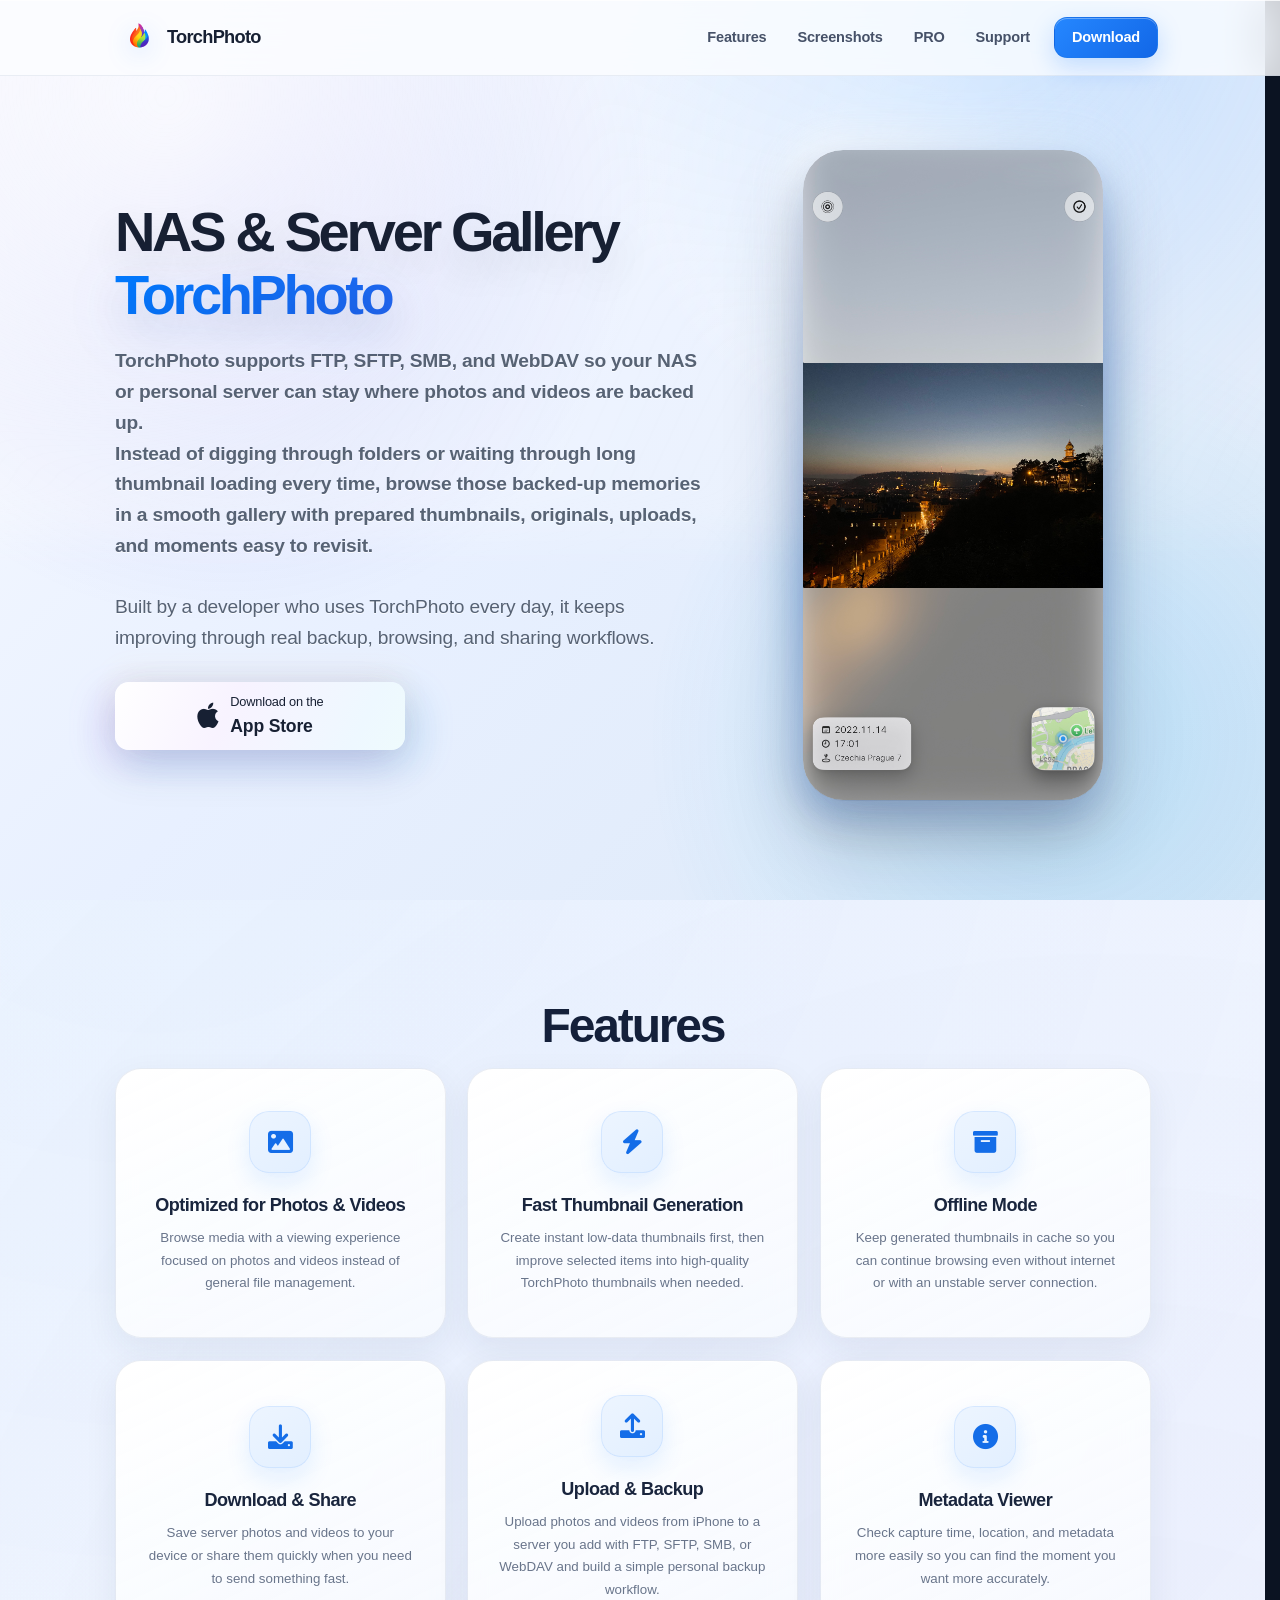
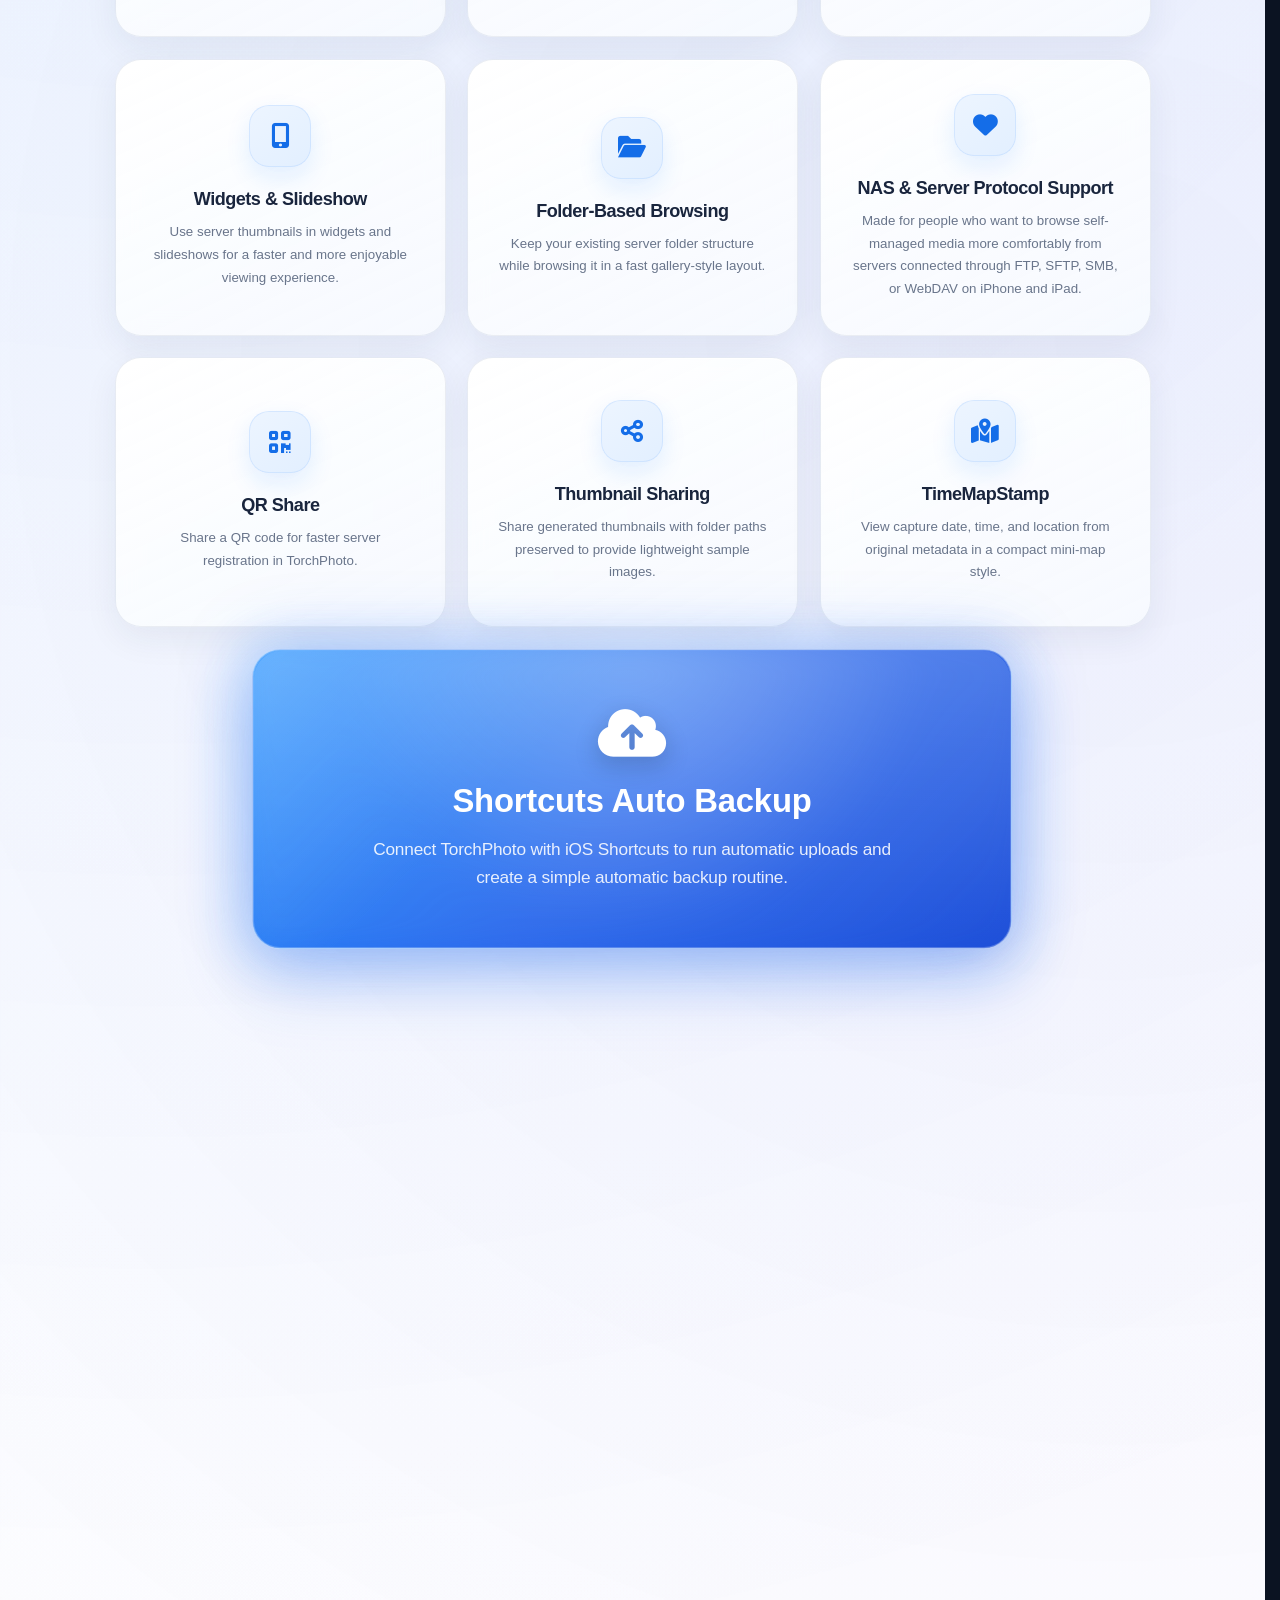
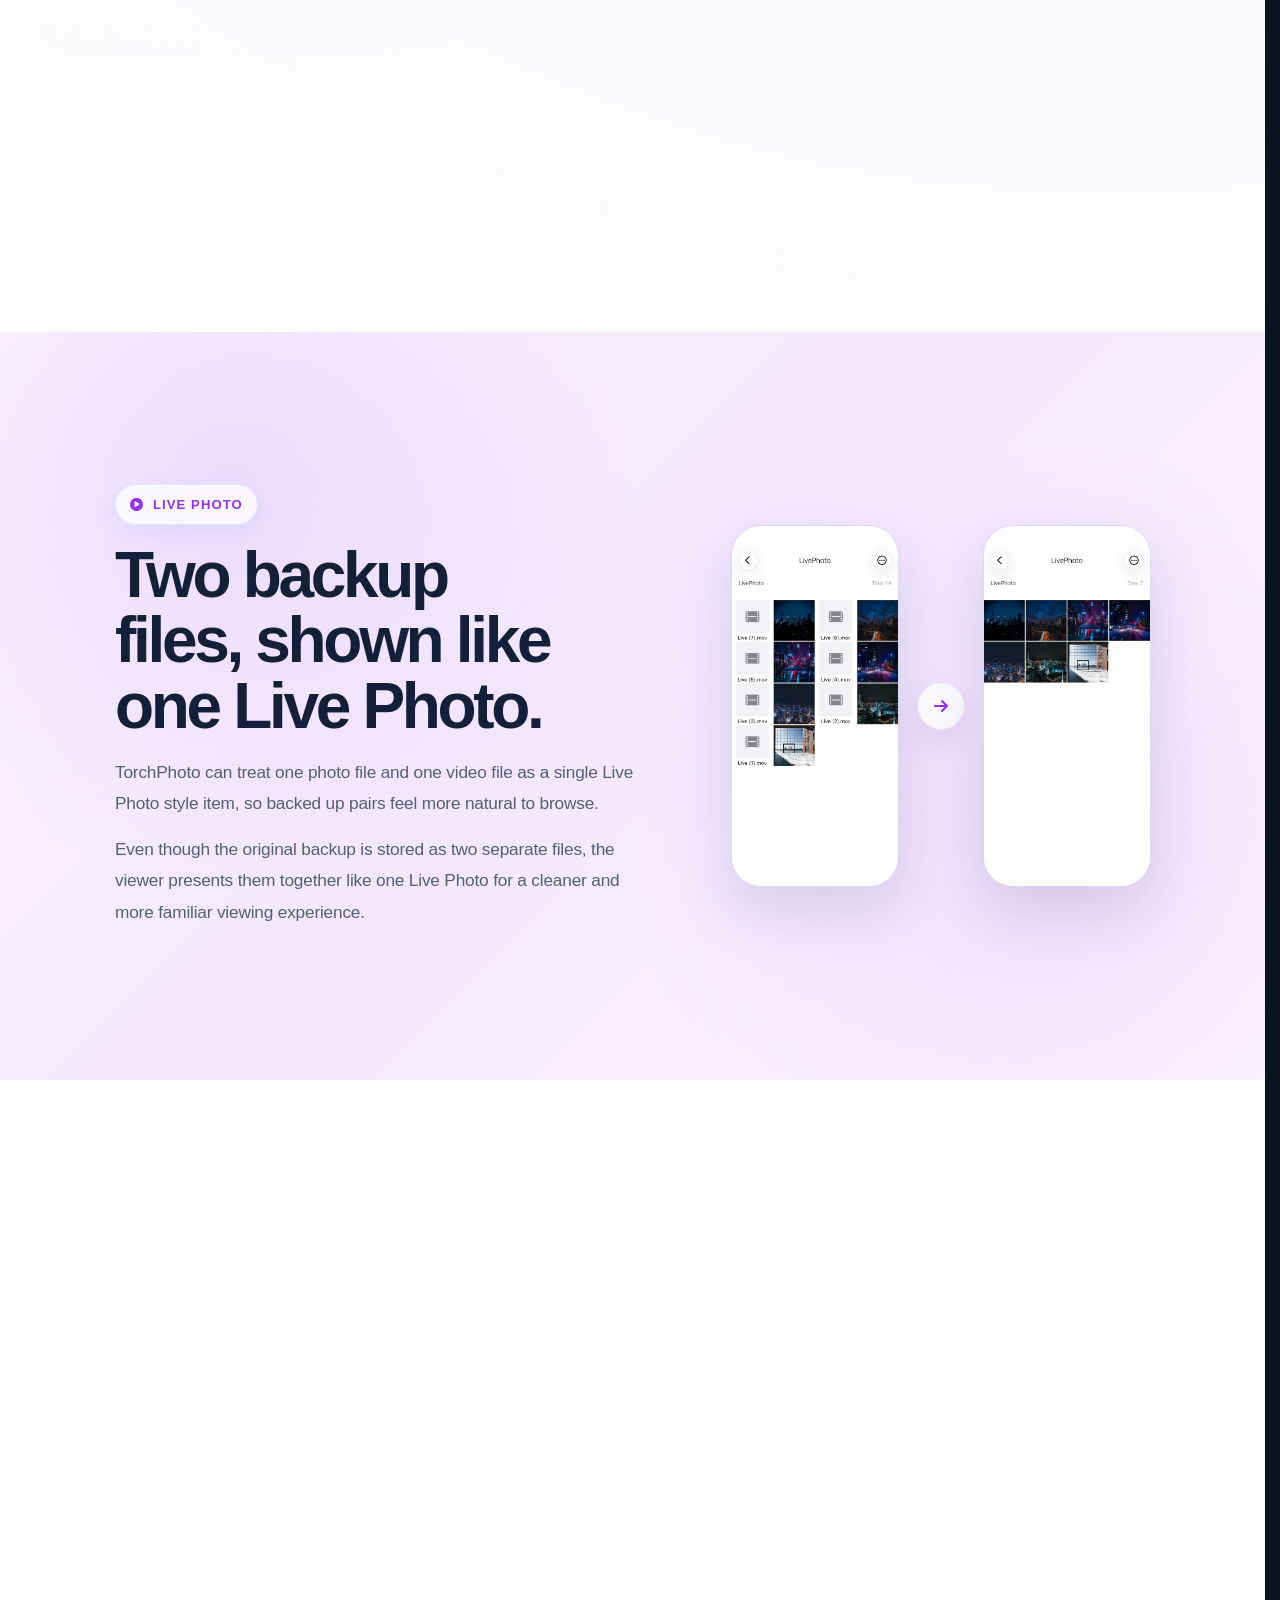
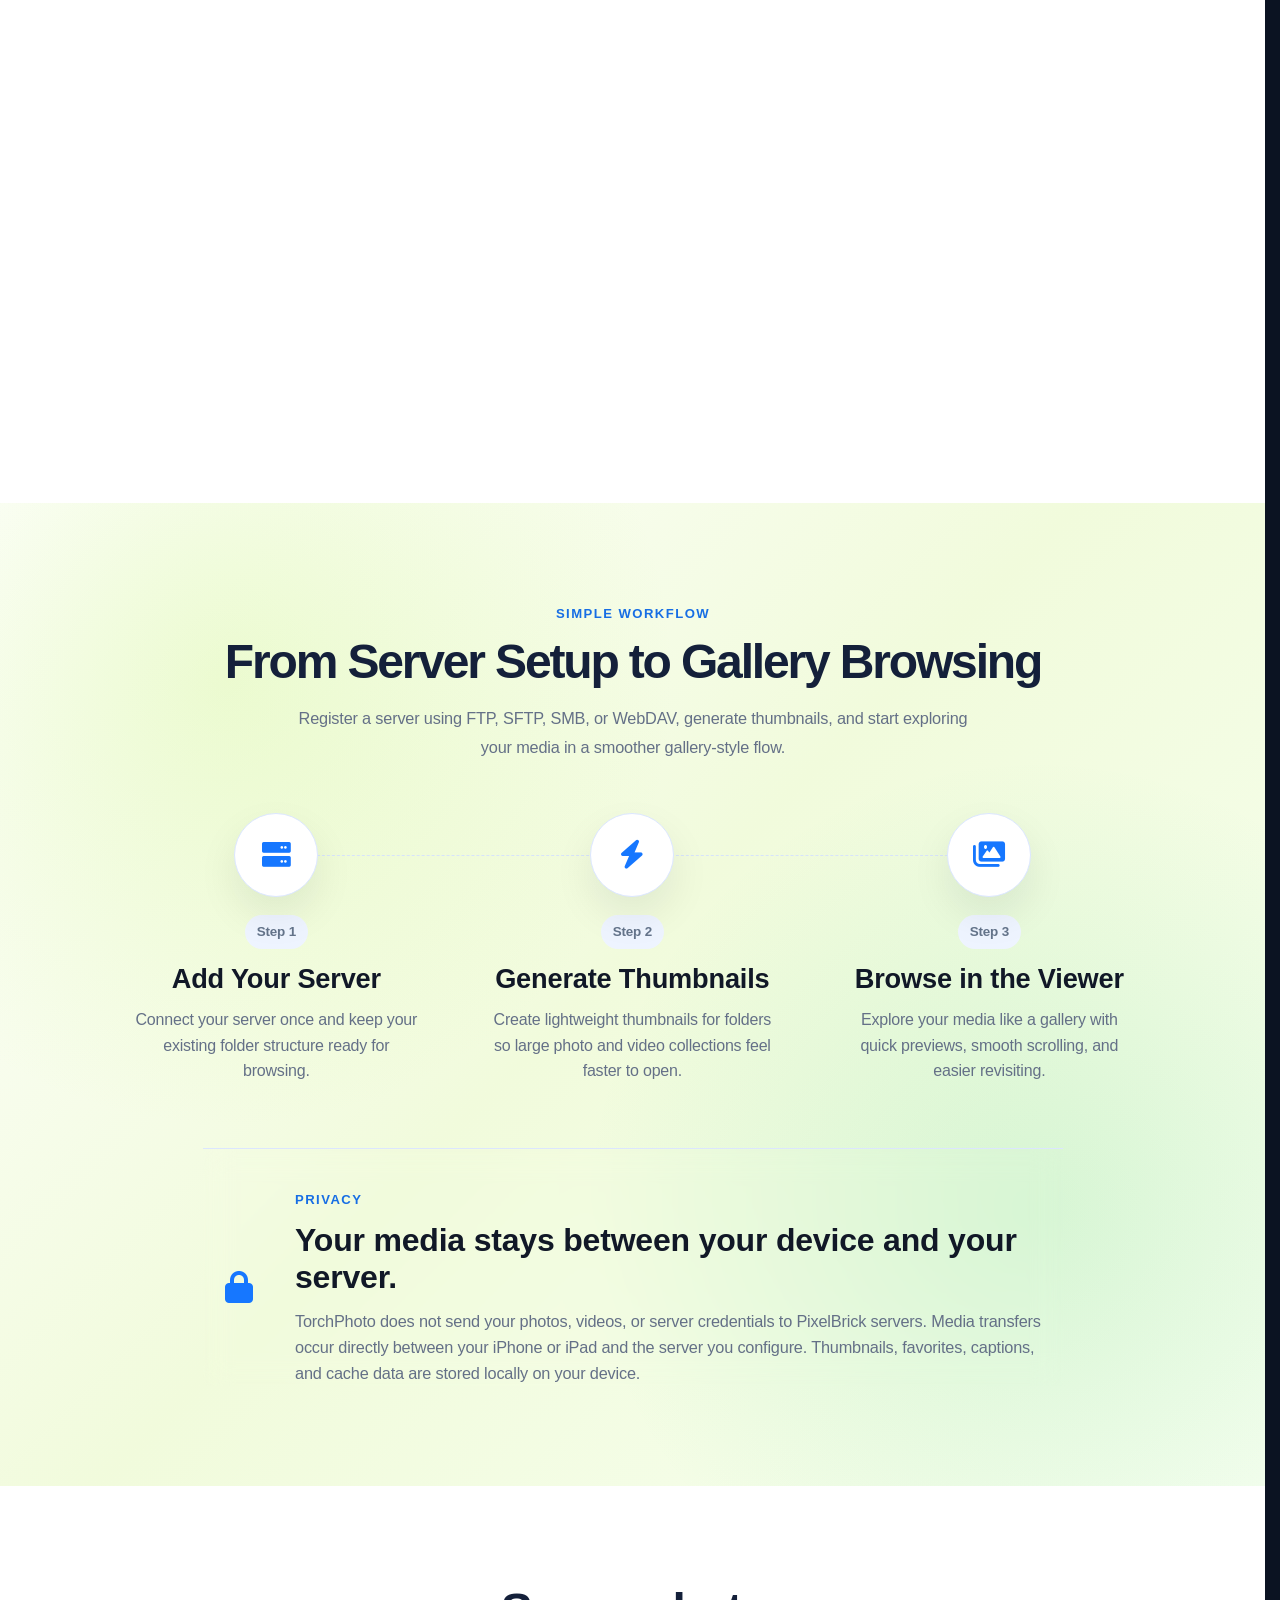
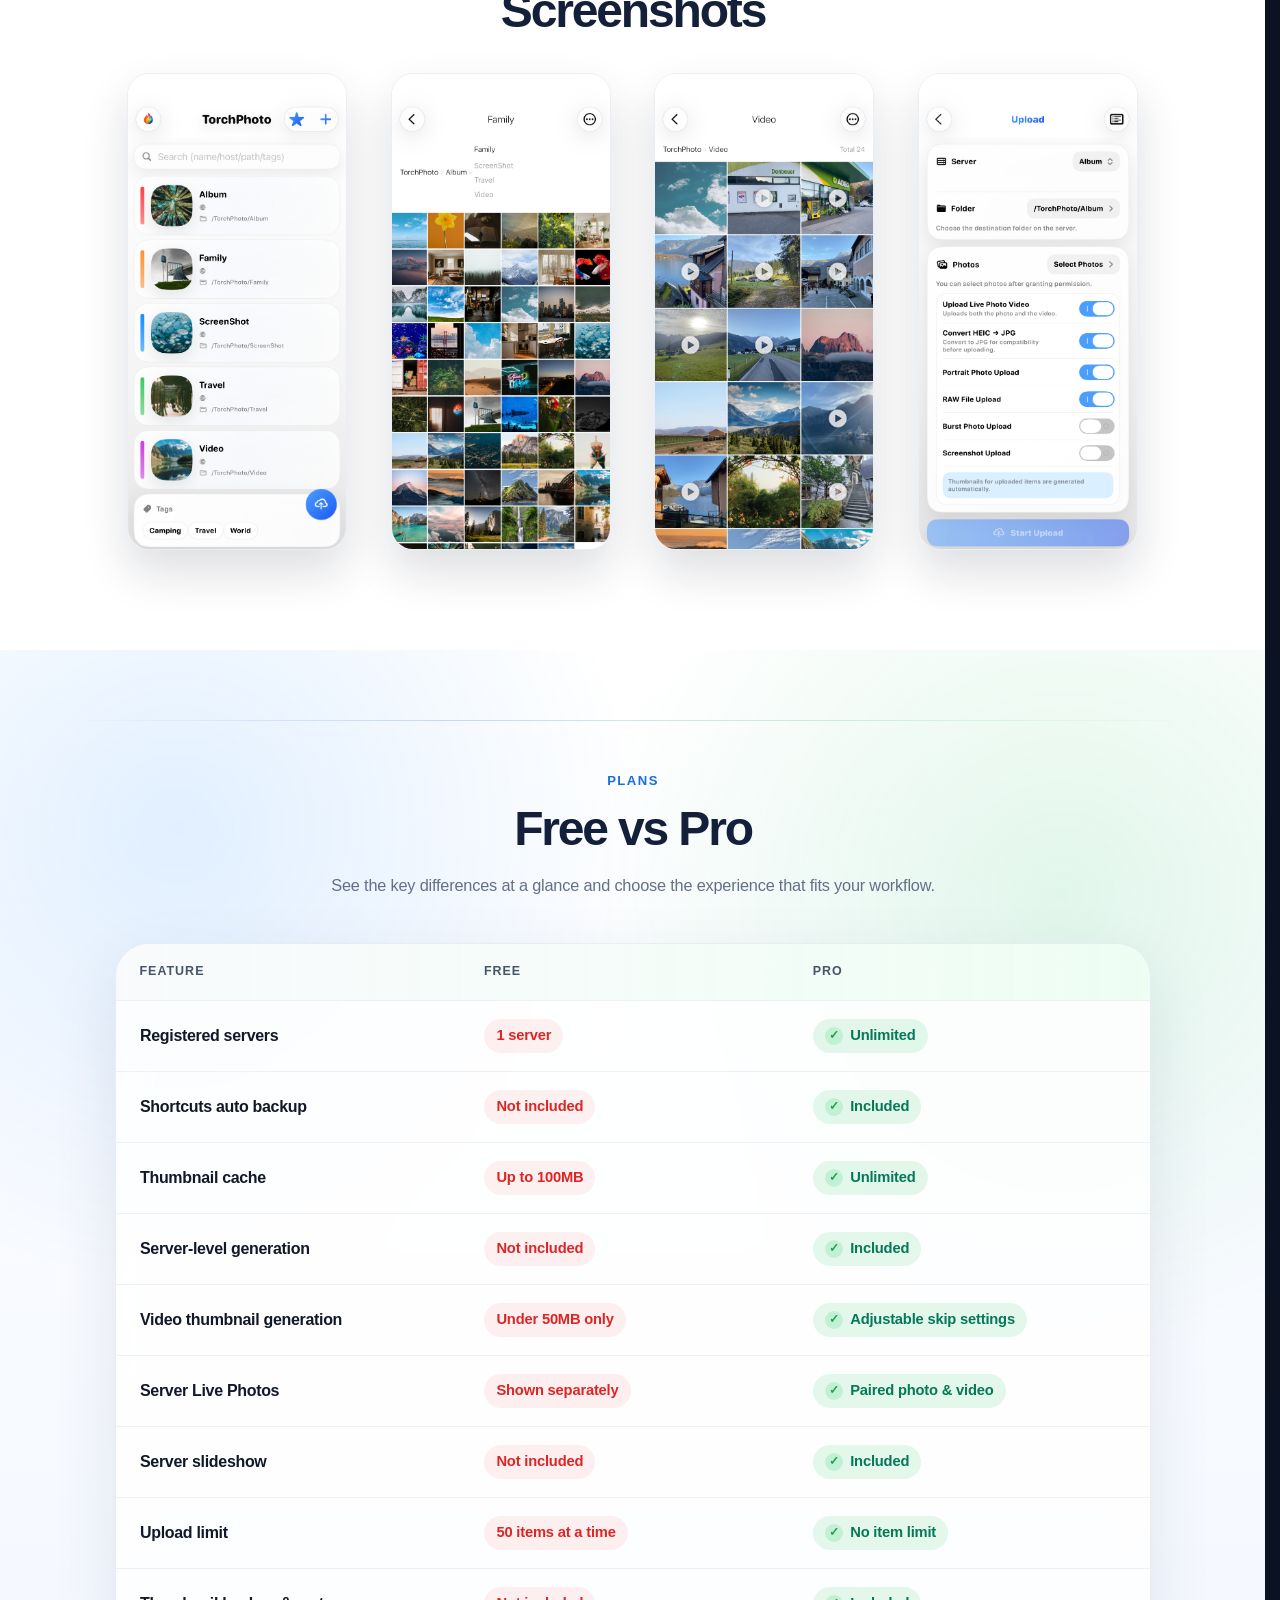
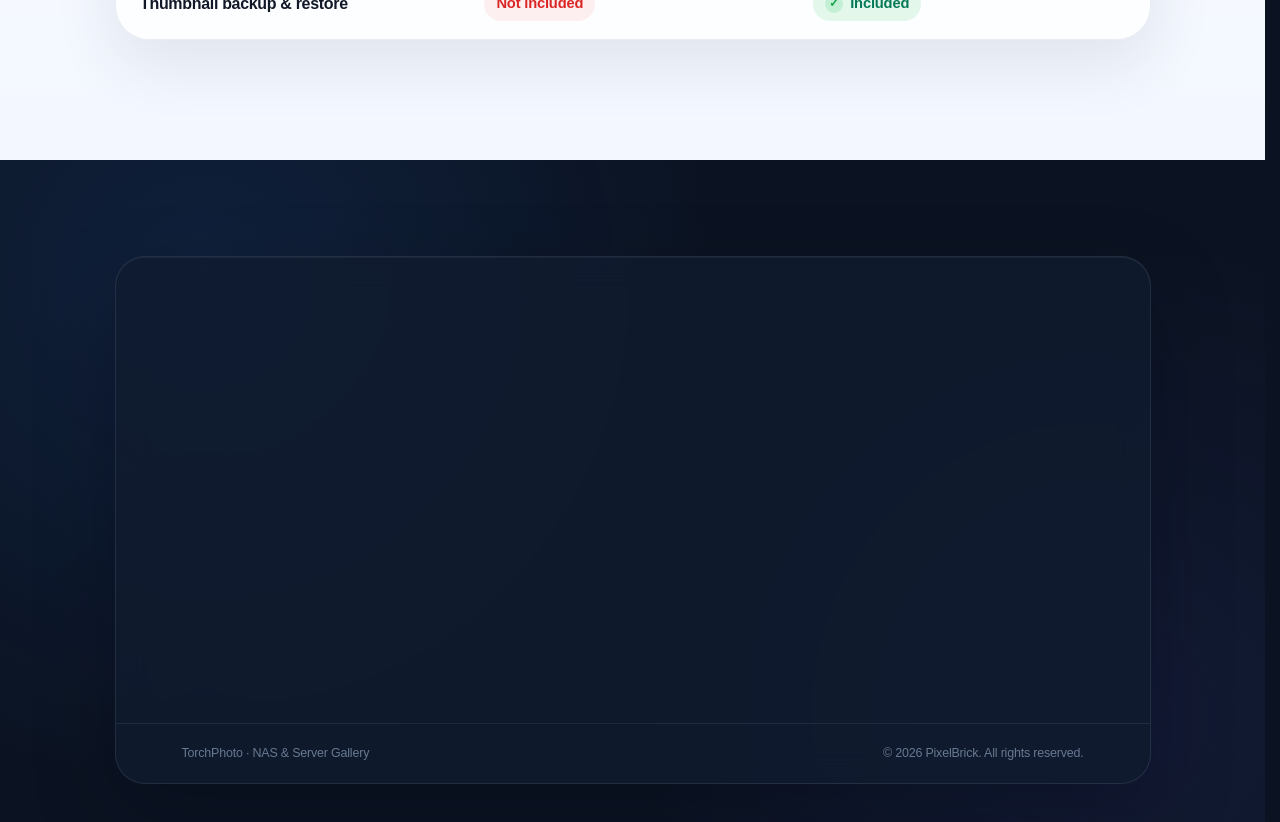
==== commit fab73c20: "Add files via upload" ====
--- a/index.html
+++ b/index.html
@@ -1,5 +1,5 @@
 <!DOCTYPE html>
-<html lang="en">
+<html lang="en" class="home-page-root">
 <head>
     <meta charset="UTF-8">
     <meta name="viewport" content="width=device-width, initial-scale=1.0">
--- a/style.css
+++ b/style.css
@@ -3222,6 +3222,10 @@
     scrollbar-gutter: stable;
 }
 
+html.home-page-root {
+    background-color: #0b1322;
+}
+
 body {
     overflow-x: hidden;
     color: var(--text-main);
@@ -3522,6 +3526,77 @@
     line-height: 1.7;
 }
 
+.guide-qa-cta {
+    width: min(100%, 430px);
+    min-height: 76px;
+    margin: 24px auto 0;
+    padding: 13px 16px;
+    display: flex;
+    align-items: center;
+    gap: 13px;
+    color: #ffffff;
+    text-align: left;
+    text-decoration: none;
+    border: 1px solid rgba(123, 181, 255, 0.28);
+    border-radius: 19px;
+    background:
+        radial-gradient(circle at 12% 0%, rgba(255, 255, 255, 0.2), transparent 38%),
+        linear-gradient(135deg, #2688ff 0%, #176ee4 52%, #1257bd 100%);
+    box-shadow: 0 18px 42px rgba(23, 110, 228, 0.25), inset 0 1px 0 rgba(255, 255, 255, 0.28);
+    transition: transform 0.25s var(--ease-smooth), box-shadow 0.25s ease, border-color 0.25s ease;
+}
+
+.guide-qa-cta:hover {
+    color: #ffffff;
+    border-color: rgba(191, 220, 255, 0.52);
+    transform: translateY(-3px);
+    box-shadow: 0 24px 52px rgba(23, 110, 228, 0.32), inset 0 1px 0 rgba(255, 255, 255, 0.32);
+}
+
+.guide-qa-cta-icon {
+    width: 46px;
+    height: 46px;
+    flex: 0 0 auto;
+    display: grid;
+    place-items: center;
+    color: #ffffff;
+    font-size: 1.05rem;
+    border: 1px solid rgba(255, 255, 255, 0.2);
+    border-radius: 14px;
+    background: rgba(255, 255, 255, 0.14);
+    box-shadow: inset 0 1px 0 rgba(255, 255, 255, 0.14);
+}
+
+.guide-qa-cta-copy {
+    min-width: 0;
+    display: flex;
+    flex: 1;
+    flex-direction: column;
+    line-height: 1.35;
+}
+
+.guide-qa-cta-copy strong {
+    font-size: 1rem;
+    letter-spacing: -0.02em;
+}
+
+.guide-qa-cta-copy small {
+    margin-top: 3px;
+    color: rgba(235, 244, 255, 0.78);
+    font-size: 0.78rem;
+}
+
+.guide-qa-cta-arrow {
+    margin-left: auto;
+    color: #ffffff;
+    font-size: 0.9rem;
+    transition: transform 0.25s var(--ease-smooth);
+}
+
+.guide-qa-cta:hover .guide-qa-cta-arrow {
+    transform: translateX(4px);
+}
+
 .guide-list {
     gap: 14px;
 }
@@ -3997,6 +4072,24 @@
 @media (max-width: 520px) {
     .container {
         padding-inline: 16px;
+    }
+
+    .guide-qa-cta {
+        min-height: 70px;
+        margin-top: 20px;
+        padding: 12px 13px;
+        gap: 11px;
+        border-radius: 17px;
+    }
+
+    .guide-qa-cta-icon {
+        width: 42px;
+        height: 42px;
+        border-radius: 13px;
+    }
+
+    .guide-qa-cta-copy small {
+        font-size: 0.74rem;
     }
 
     .home-page-body .feature-card:not(.shortcuts-feature-card) {
@@ -4507,8 +4600,9 @@
     .nav-links.is-open li:nth-child(5) { transition-delay: 0.155s; }
 
     .nav-links a {
-        justify-content: flex-start;
+        justify-content: center;
         padding-inline: 16px;
+        text-align: center;
         border: 1px solid transparent;
     }
 
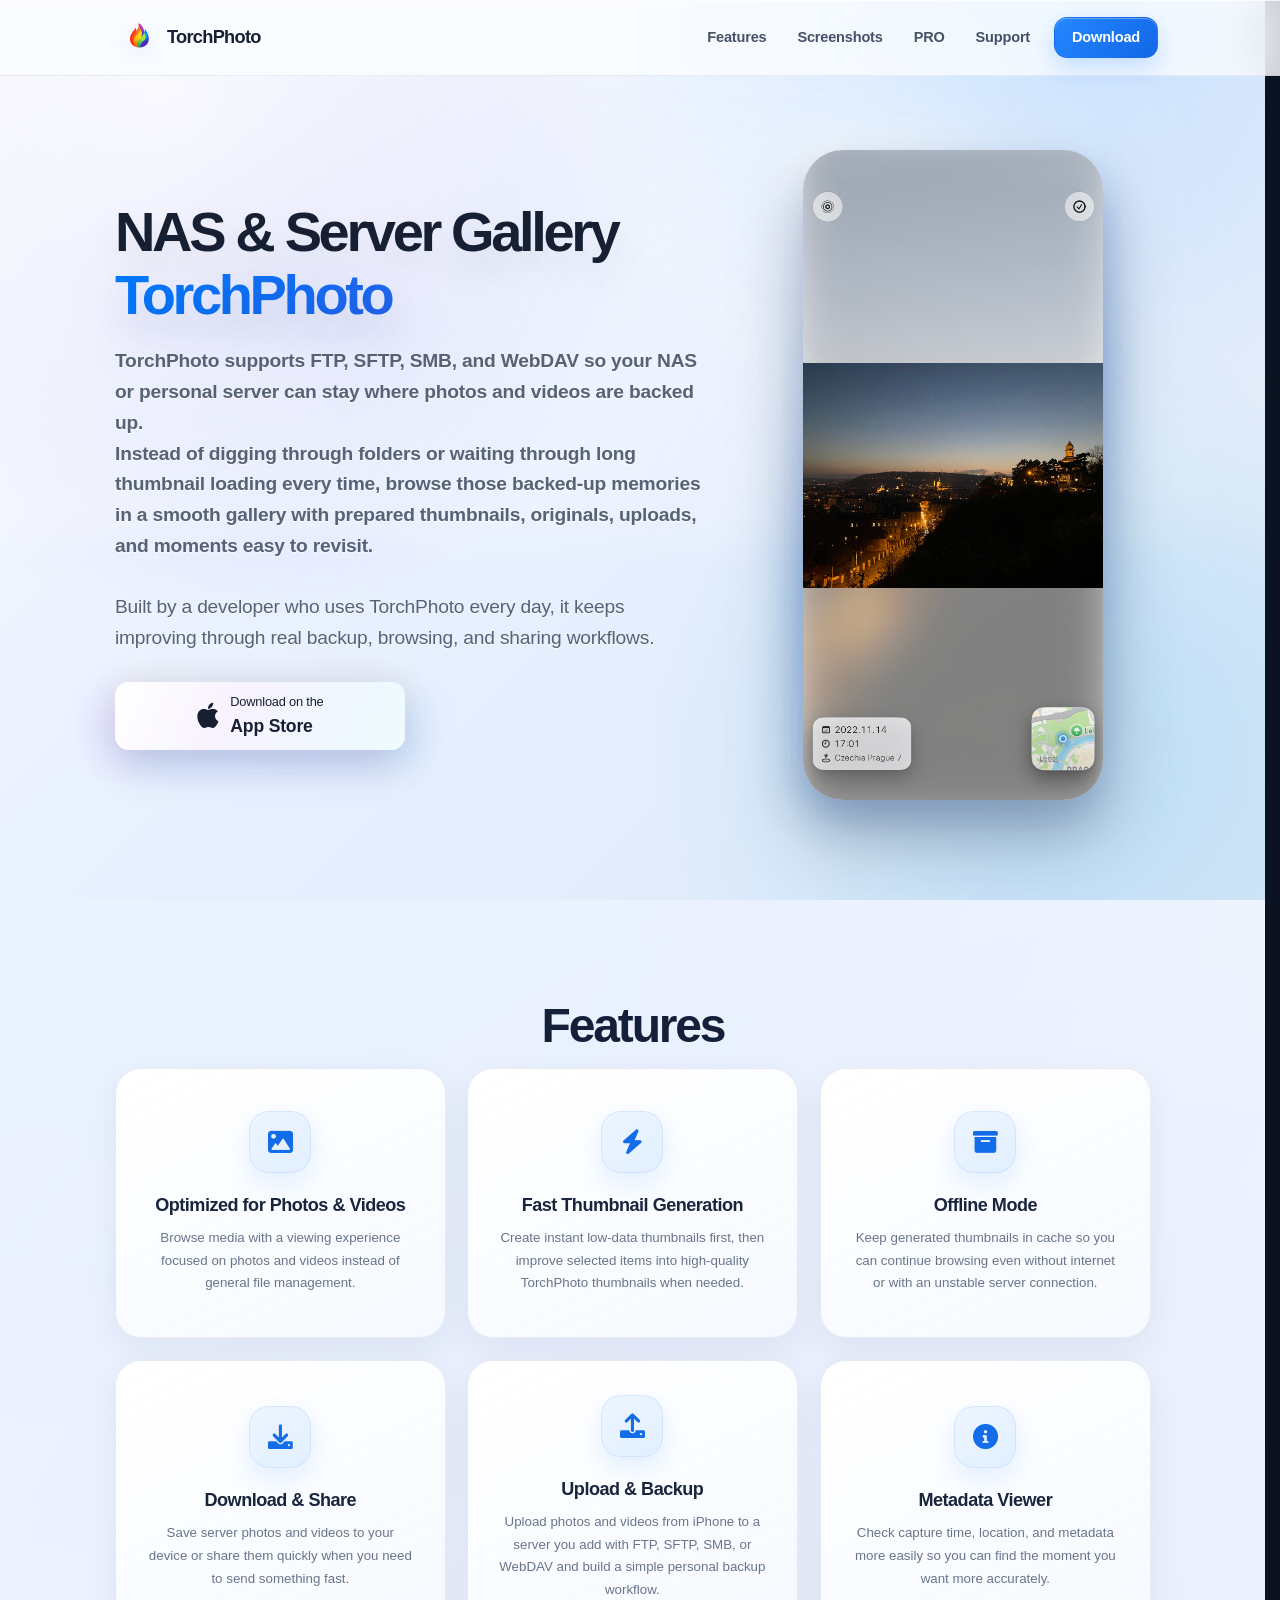
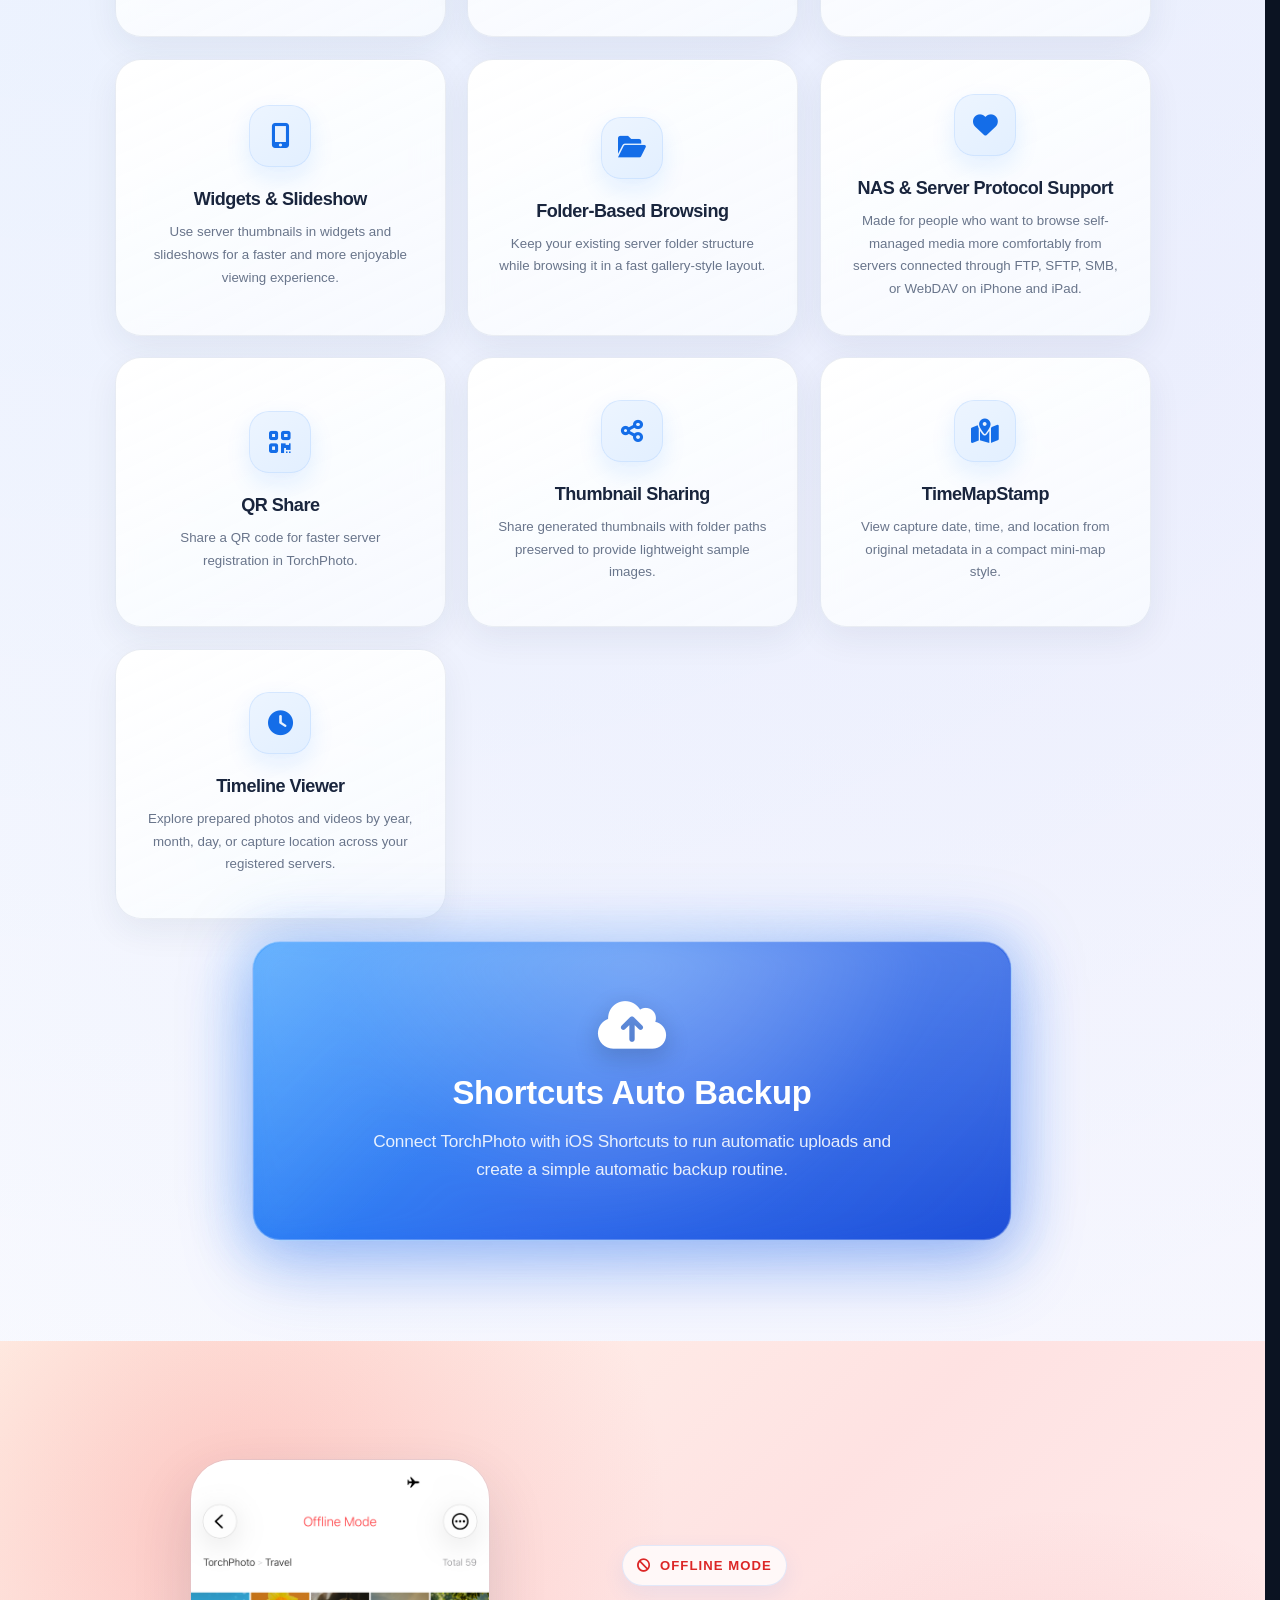
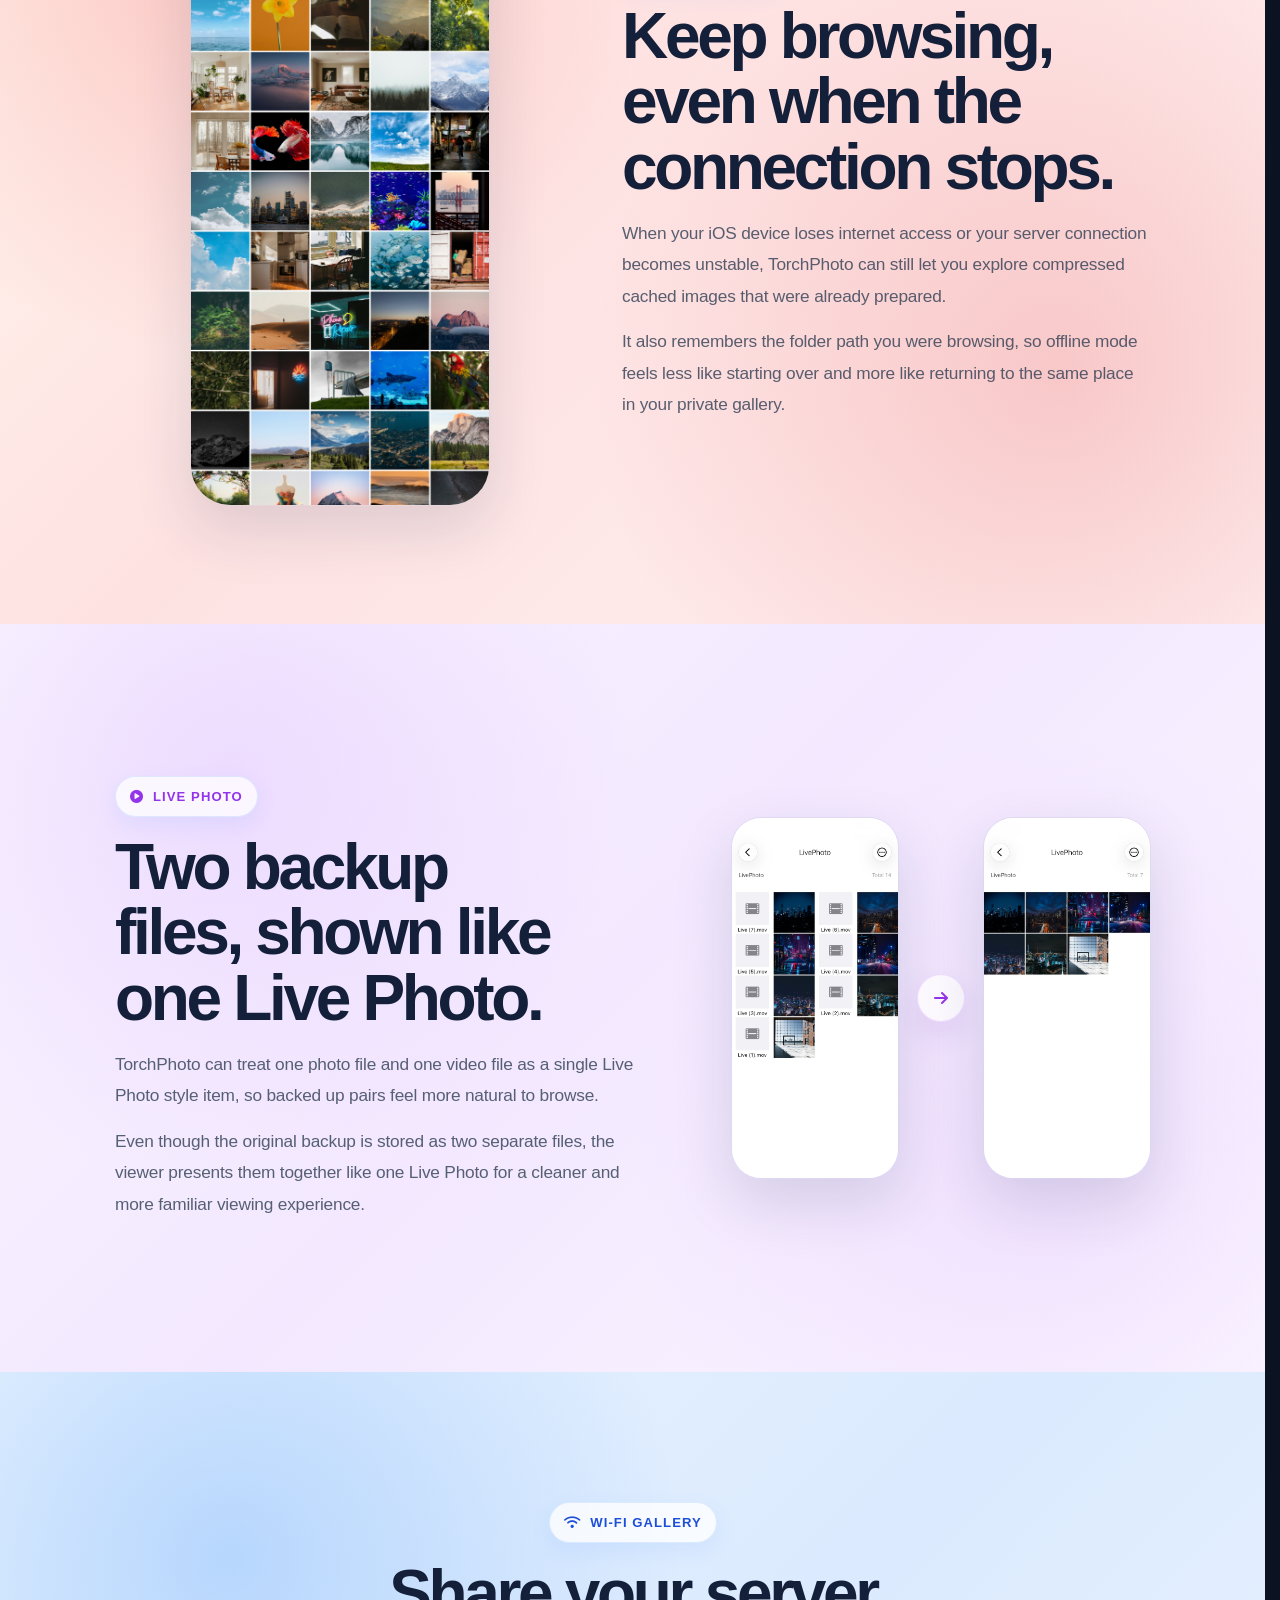
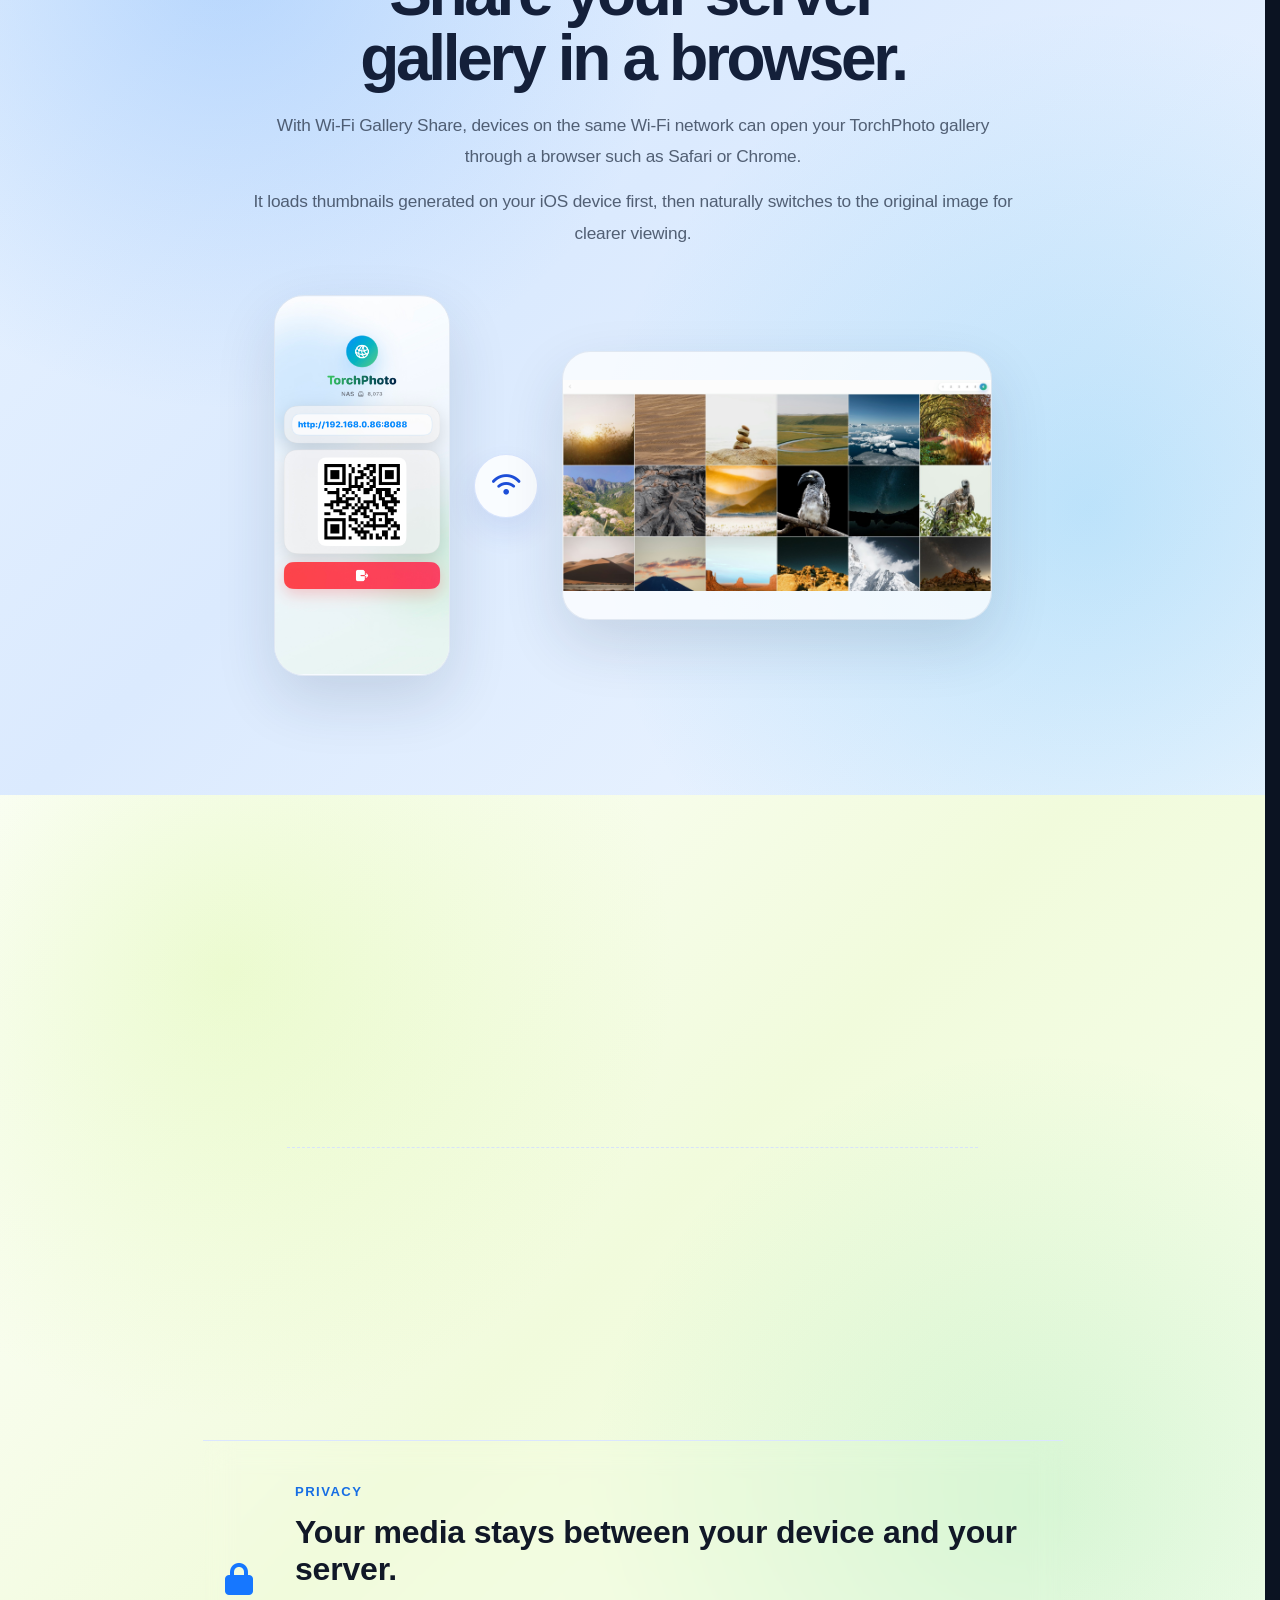
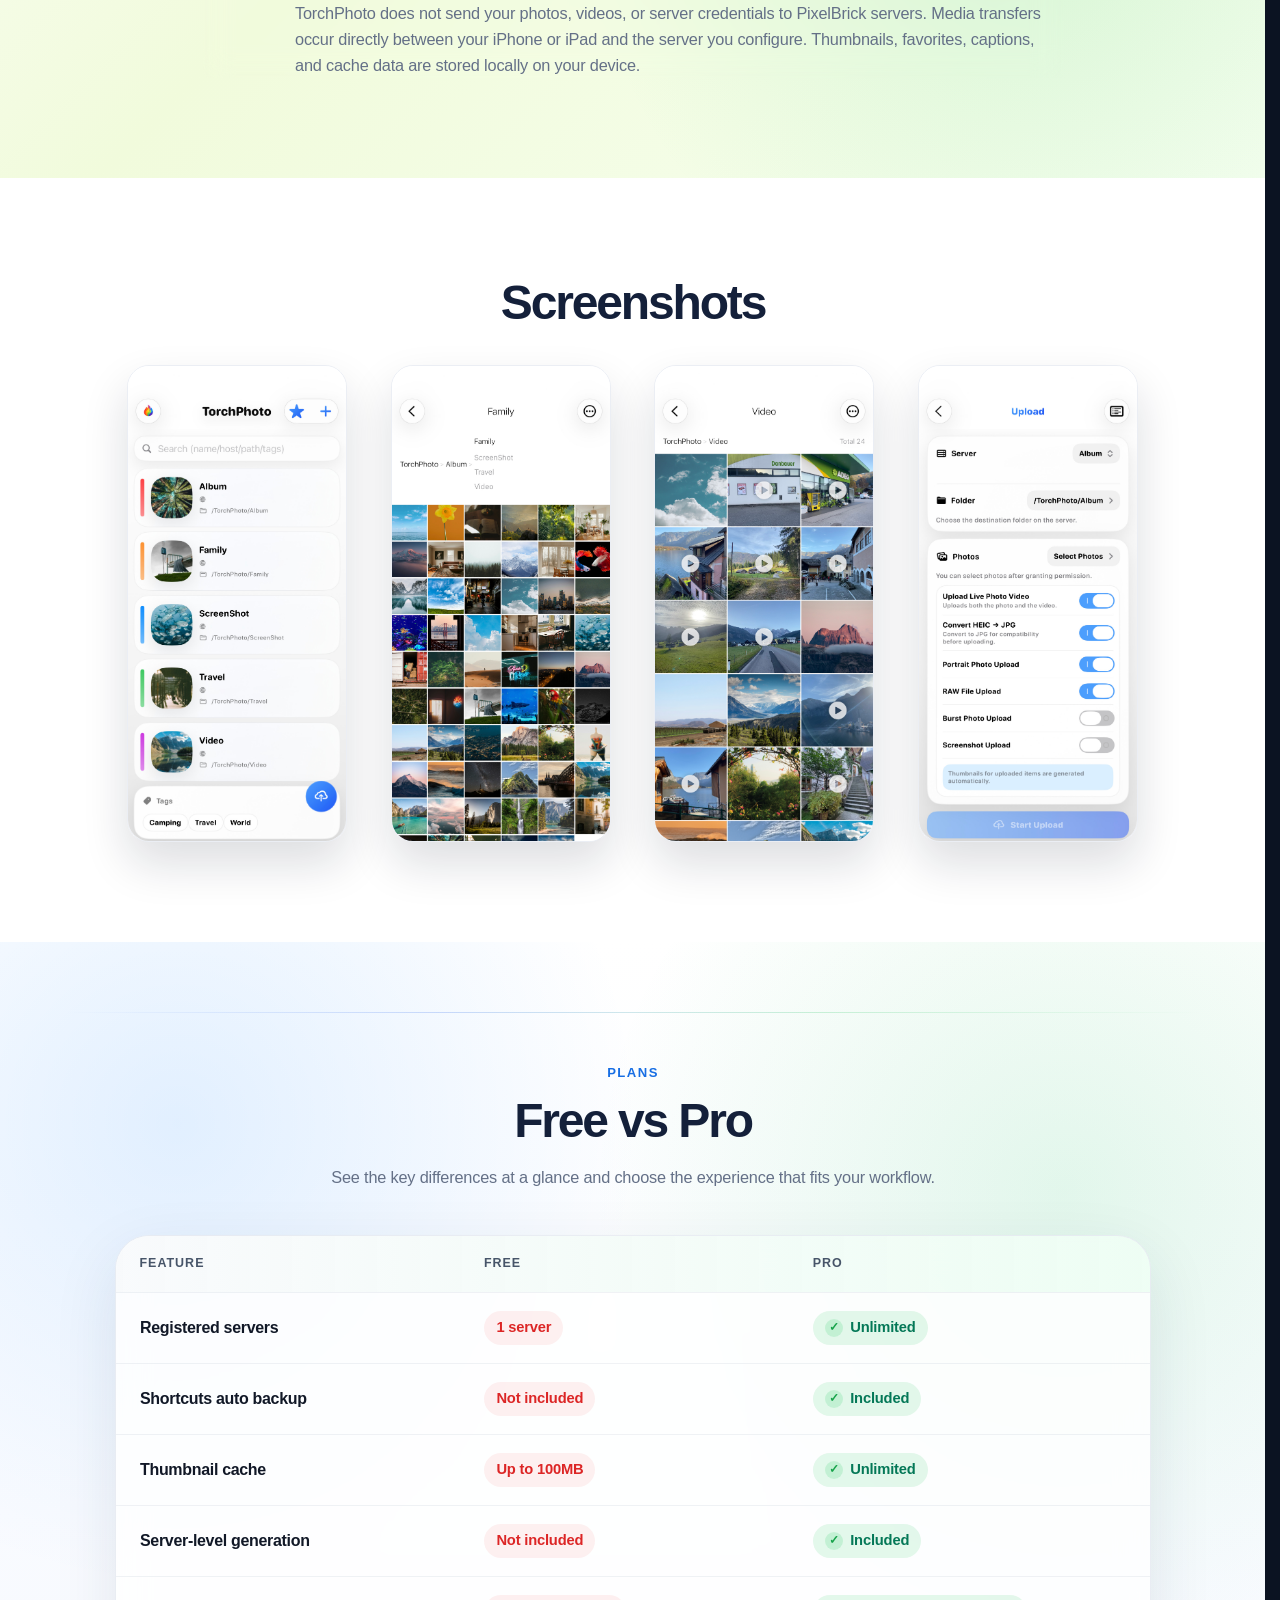
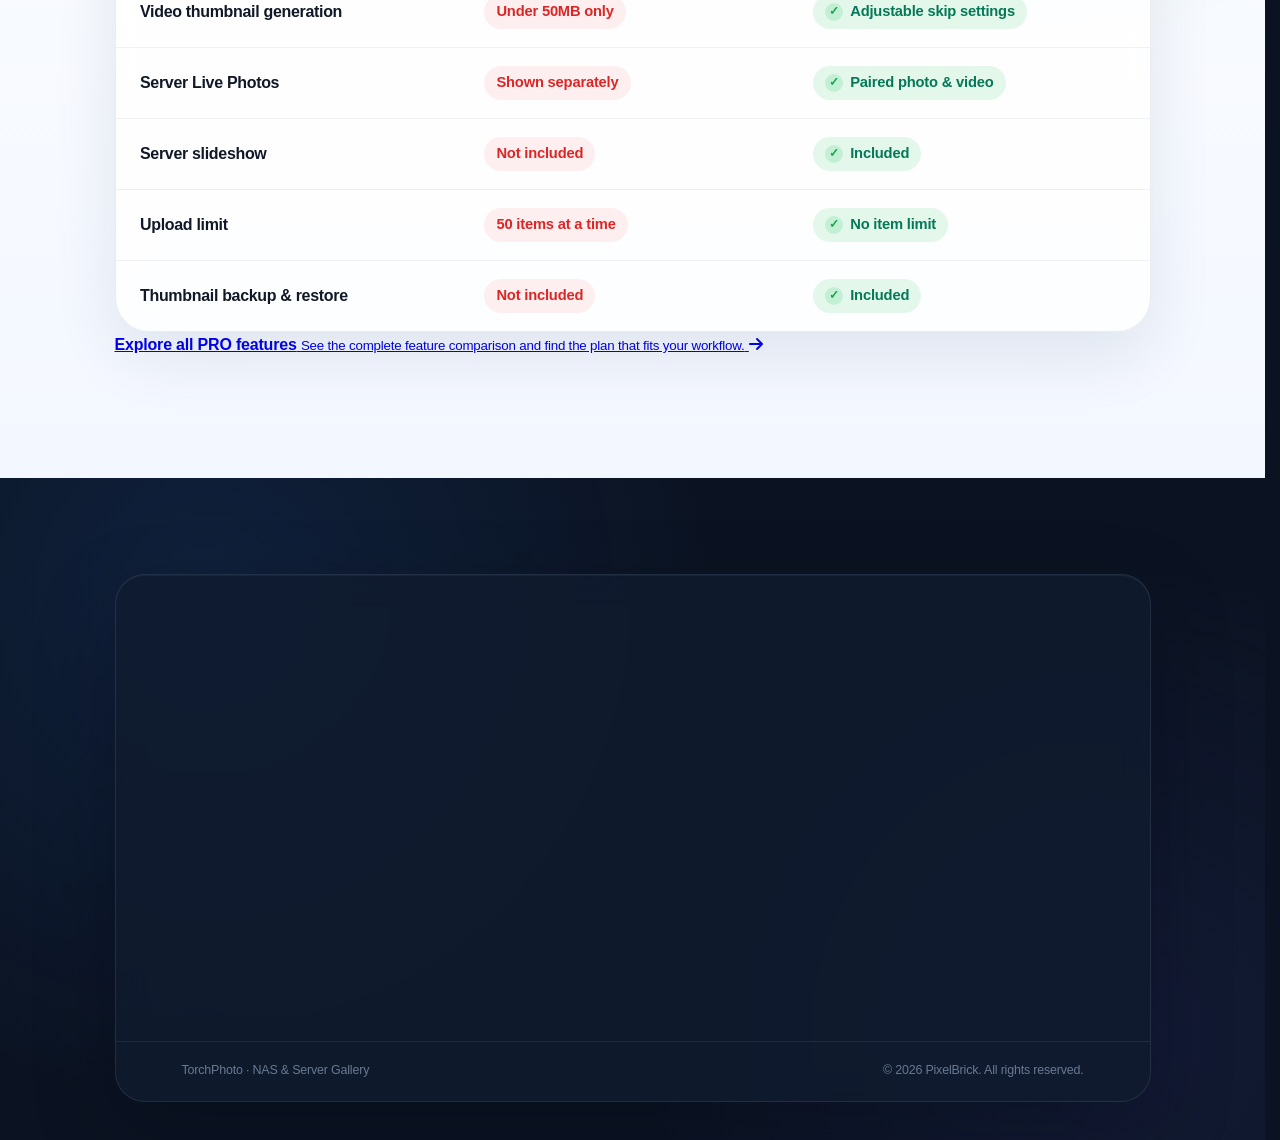
==== commit 5c59016e: "Add files via upload" ====
--- a/index.html
+++ b/index.html
@@ -140,6 +140,11 @@
                     <h3>TimeMapStamp</h3>
                     <p>View capture date, time, and location from original metadata in a compact mini-map style.</p>
                 </button>
+                <button class="feature-card feature-trigger" type="button" data-title="Timeline Viewer" data-image="pro-actual-timeline.webp" data-description="Browse generated thumbnails from your registered servers together in one timeline, organized by year, month, or day using the best available capture date. Tap the date heading to move directly to periods that contain actual items.||Location view places photos and videos with saved GPS data on a map. Nearby items are grouped naturally for the current zoom level, and selecting a location opens a focused regional timeline.||Metadata Scan can collect capture dates and location data for previously generated thumbnails. The same capture dates also improve date sorting in the existing folder viewer, while the file date remains available as a fallback when capture metadata cannot be found.">
+                    <i class="fas fa-clock"></i>
+                    <h3>Timeline Viewer</h3>
+                    <p>Explore prepared photos and videos by year, month, day, or capture location across your registered servers.</p>
+                </button>
                 <a class="feature-card shortcuts-feature-card" href="shortcuts.html" aria-label="Open TorchPhoto Shortcuts guide">
                     <i class="fas fa-cloud-arrow-up"></i>
                     <h3>Shortcuts Auto Backup</h3>
@@ -322,6 +327,13 @@
                     <span class="plan-value unlocked">Included</span>
                 </div>
             </div>
+            <a class="pro-details-cta" href="pro.html">
+                <span>
+                    <strong>Explore all PRO features</strong>
+                    <small>See the complete feature comparison and find the plan that fits your workflow.</small>
+                </span>
+                <i class="fas fa-arrow-right" aria-hidden="true"></i>
+            </a>
         </div>
     </section>
 
--- a/style.css
+++ b/style.css
@@ -4876,6 +4876,76 @@
     }
 }
 
+/* Guide entries that intentionally do not use screenshots */
+.guide-body--text {
+    grid-template-columns: 68px minmax(0, 1fr);
+    align-items: start;
+    gap: 22px;
+    width: min(100%, 850px);
+    margin-inline: auto;
+}
+
+.guide-body--text .guide-copy {
+    min-width: 0;
+}
+
+.guide-feature-icon {
+    width: 64px;
+    height: 64px;
+    display: grid;
+    place-items: center;
+    color: #ffffff;
+    font-size: 1.45rem;
+    border: 1px solid rgba(255, 255, 255, 0.62);
+    border-radius: 20px;
+    background: linear-gradient(145deg, #2789ff, #555de8);
+    box-shadow: 0 14px 30px rgba(39, 108, 232, 0.22), inset 0 1px 0 rgba(255, 255, 255, 0.28);
+}
+
+#metadata-scan .guide-feature-icon {
+    background: linear-gradient(145deg, #24a8ff, #6b5cf6);
+}
+
+#reset-tips .guide-feature-icon {
+    background: linear-gradient(145deg, #ffb52e, #ff7d3c);
+}
+
+#send-diagnostics .guide-feature-icon {
+    background: linear-gradient(145deg, #ff625f, #e84074);
+}
+
+:is(#vpn-ftp-security, #instant-thumbnail-generation) .guide-feature-icon {
+    margin: 0 auto 18px;
+    color: #ffffff;
+    border-color: rgba(255, 255, 255, 0.3);
+    background: rgba(255, 255, 255, 0.15);
+    box-shadow: inset 0 1px 0 rgba(255, 255, 255, 0.2), 0 12px 28px rgba(10, 59, 158, 0.2);
+    backdrop-filter: blur(14px);
+}
+
+@media (max-width: 640px) {
+    .guide-body--text {
+        grid-template-columns: minmax(0, 1fr);
+        gap: 14px;
+    }
+
+    .guide-feature-icon {
+        width: 48px;
+        height: 48px;
+        margin-bottom: 2px;
+        font-size: 1.08rem;
+        border-radius: 15px;
+    }
+
+    :is(#vpn-ftp-security, #instant-thumbnail-generation) .guide-feature-icon {
+        width: 56px;
+        height: 56px;
+        margin-bottom: 16px;
+        font-size: 1.24rem;
+        border-radius: 18px;
+    }
+}
+
 @media (prefers-reduced-motion: reduce) {
     html {
         scroll-behavior: auto;
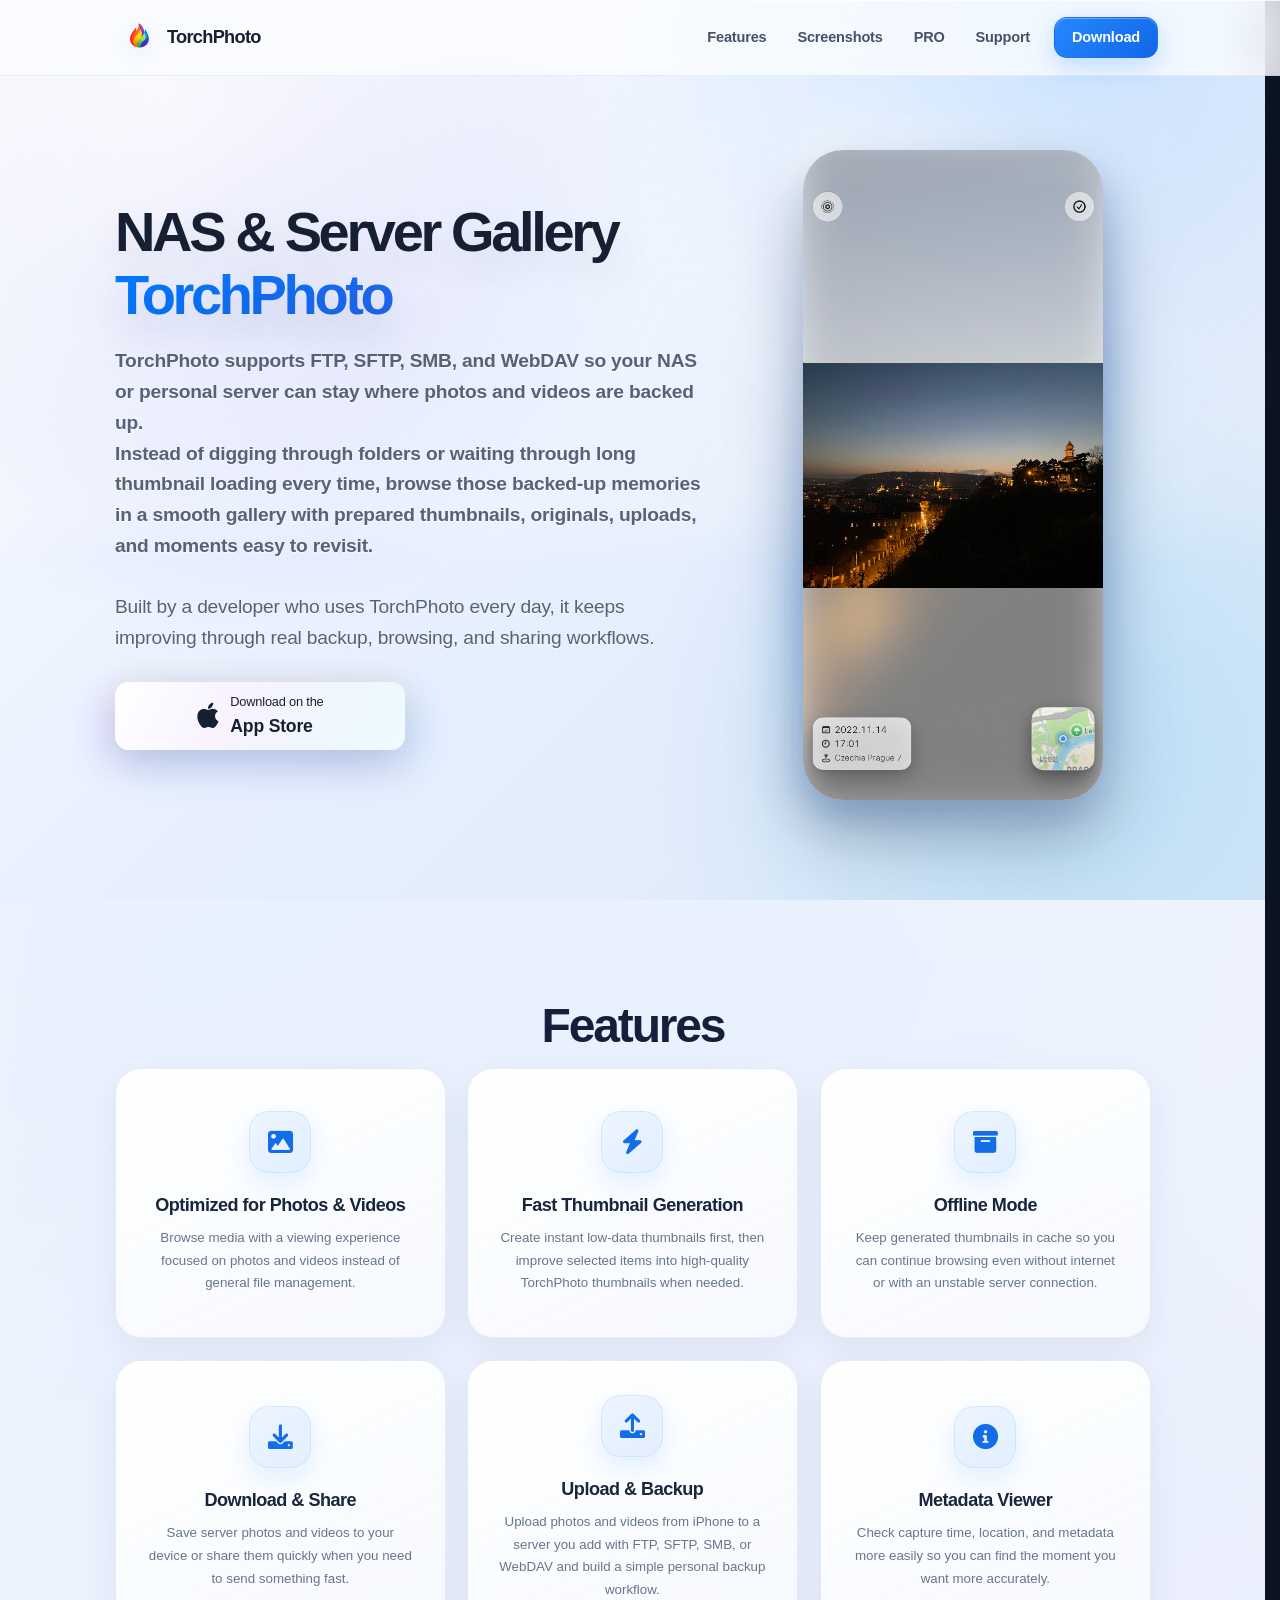
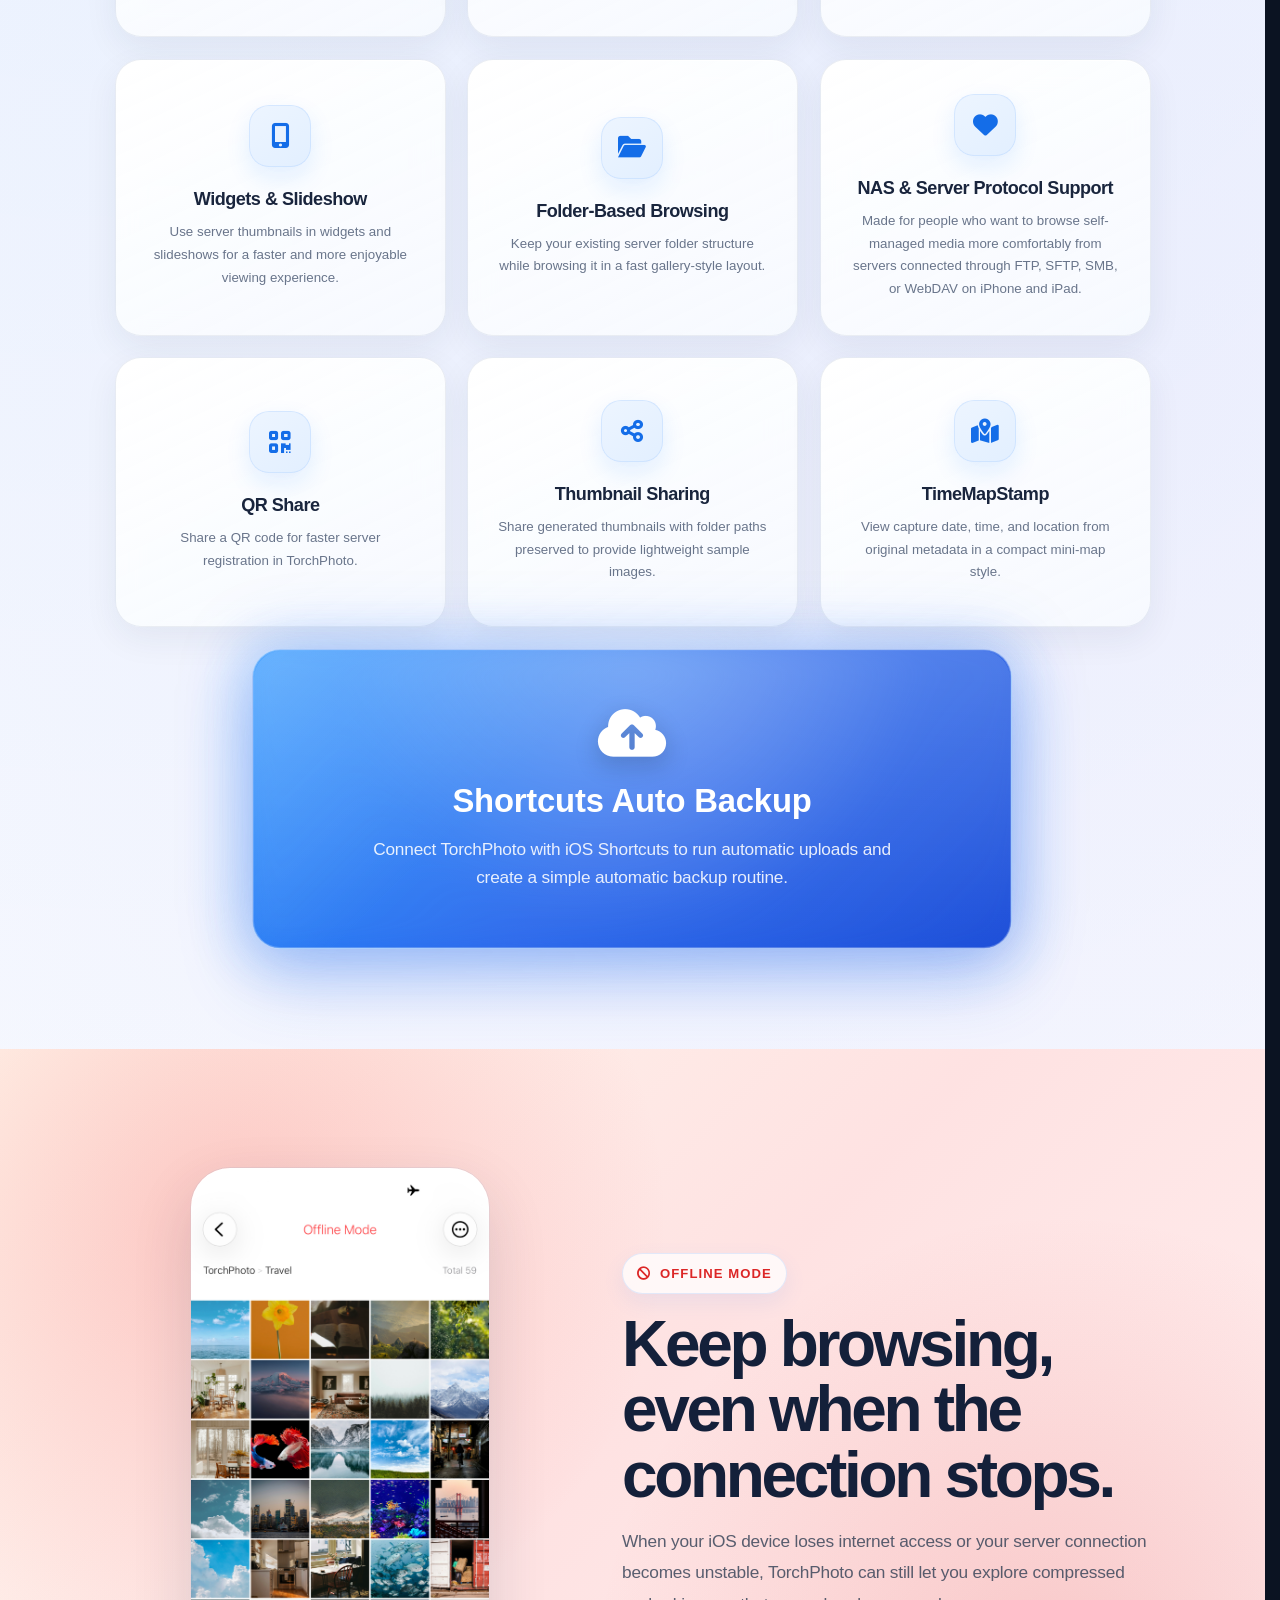
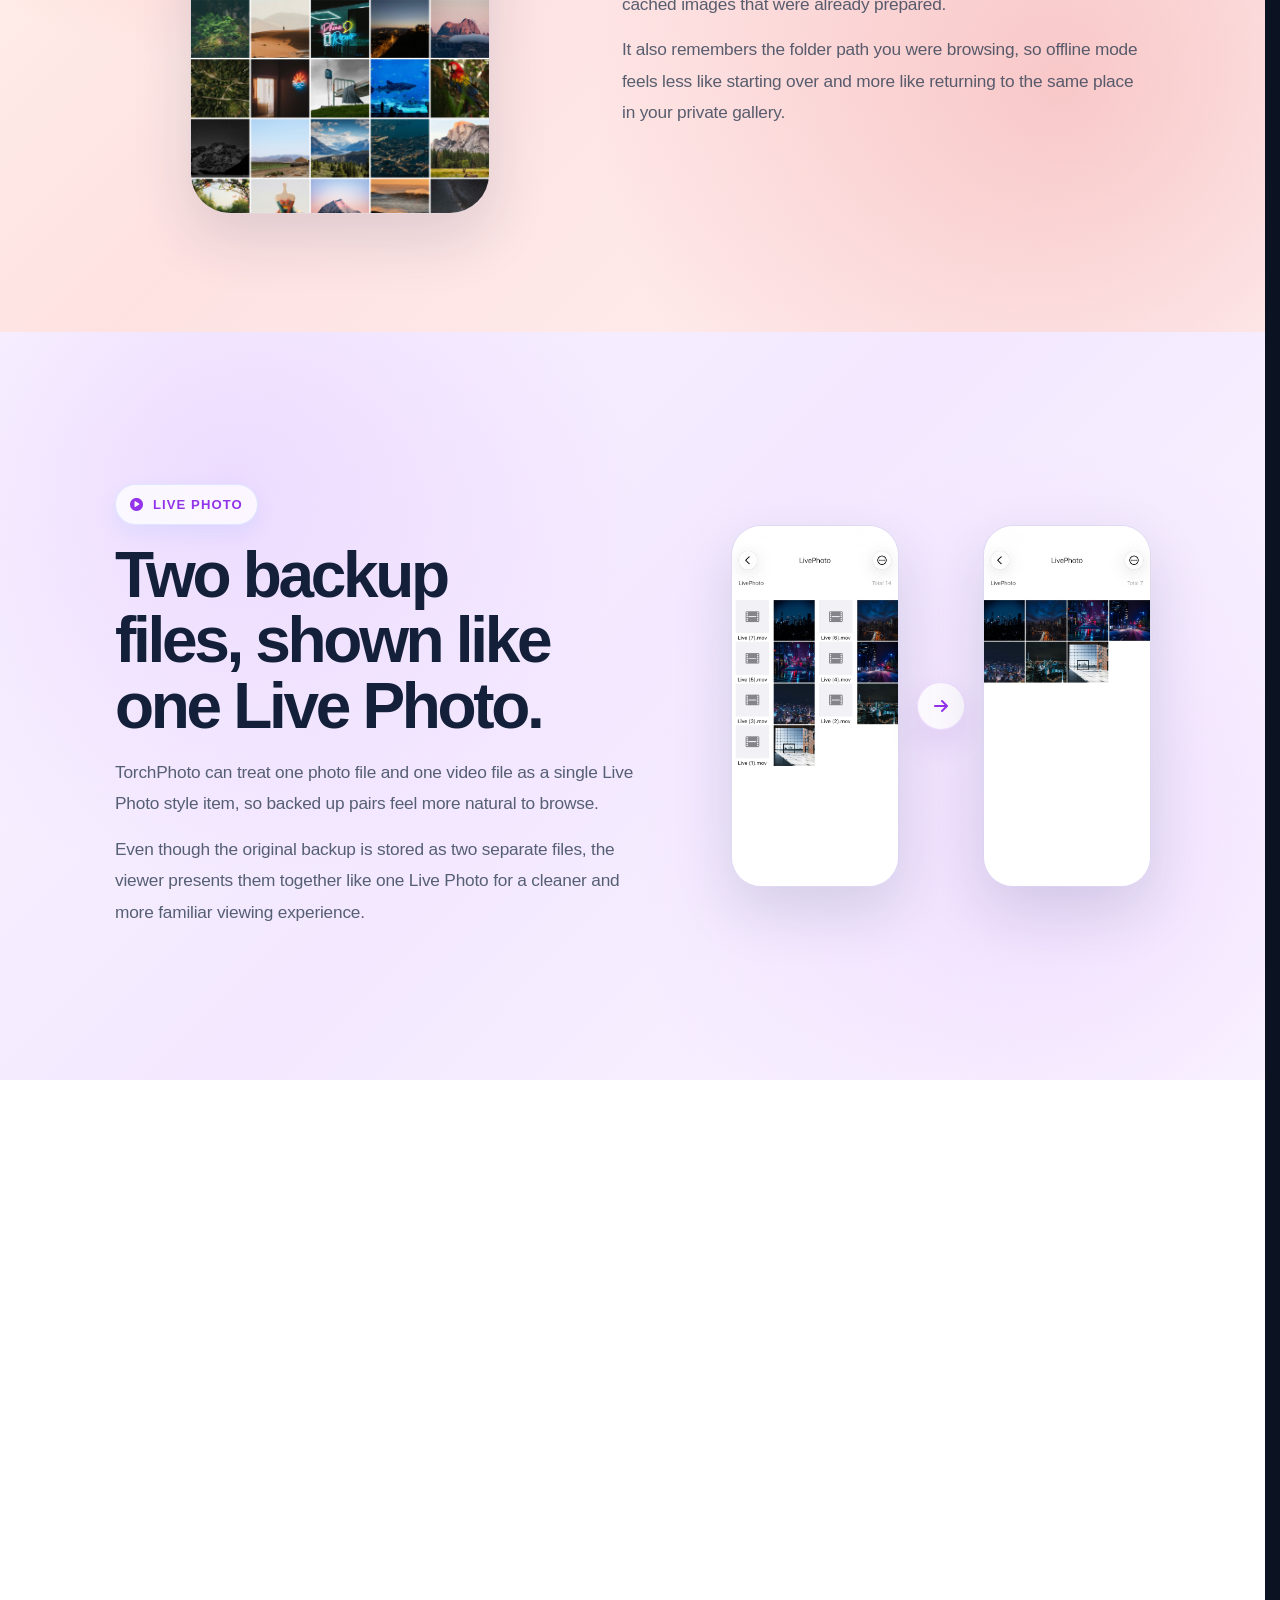
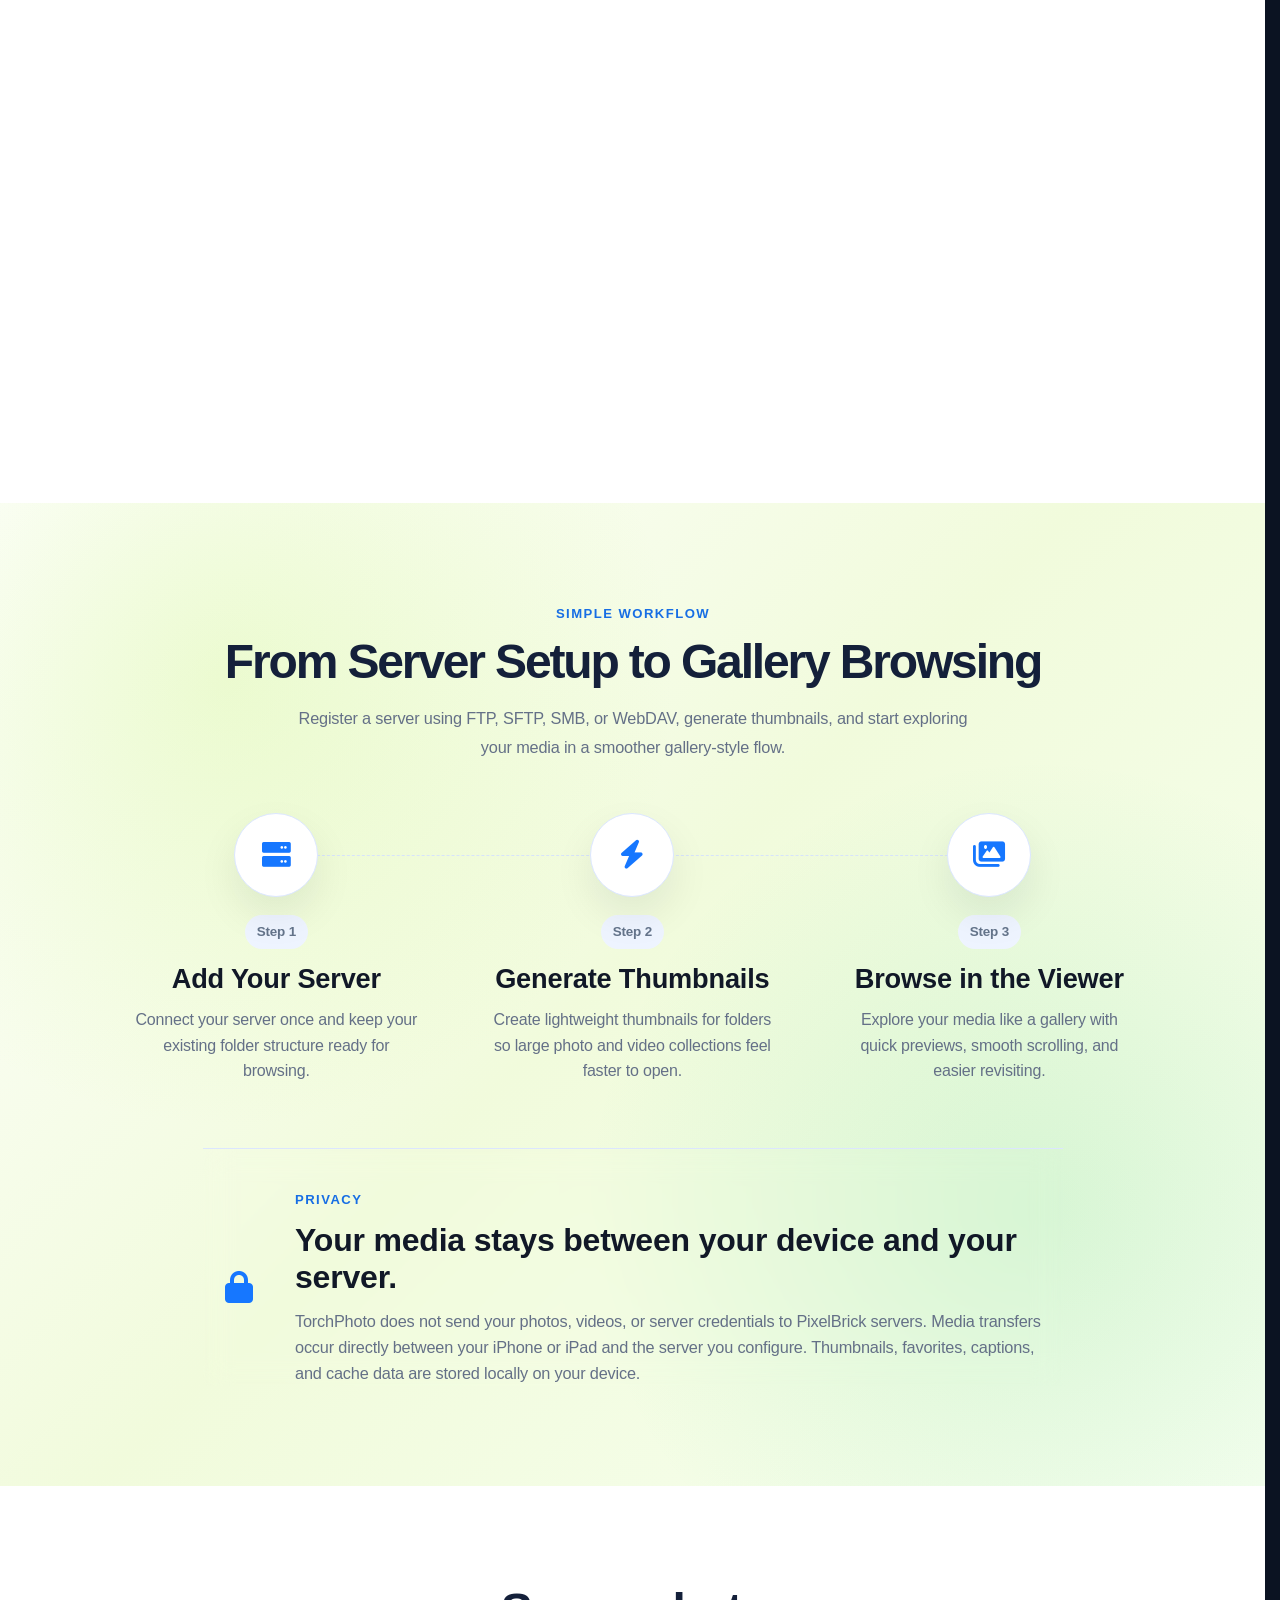
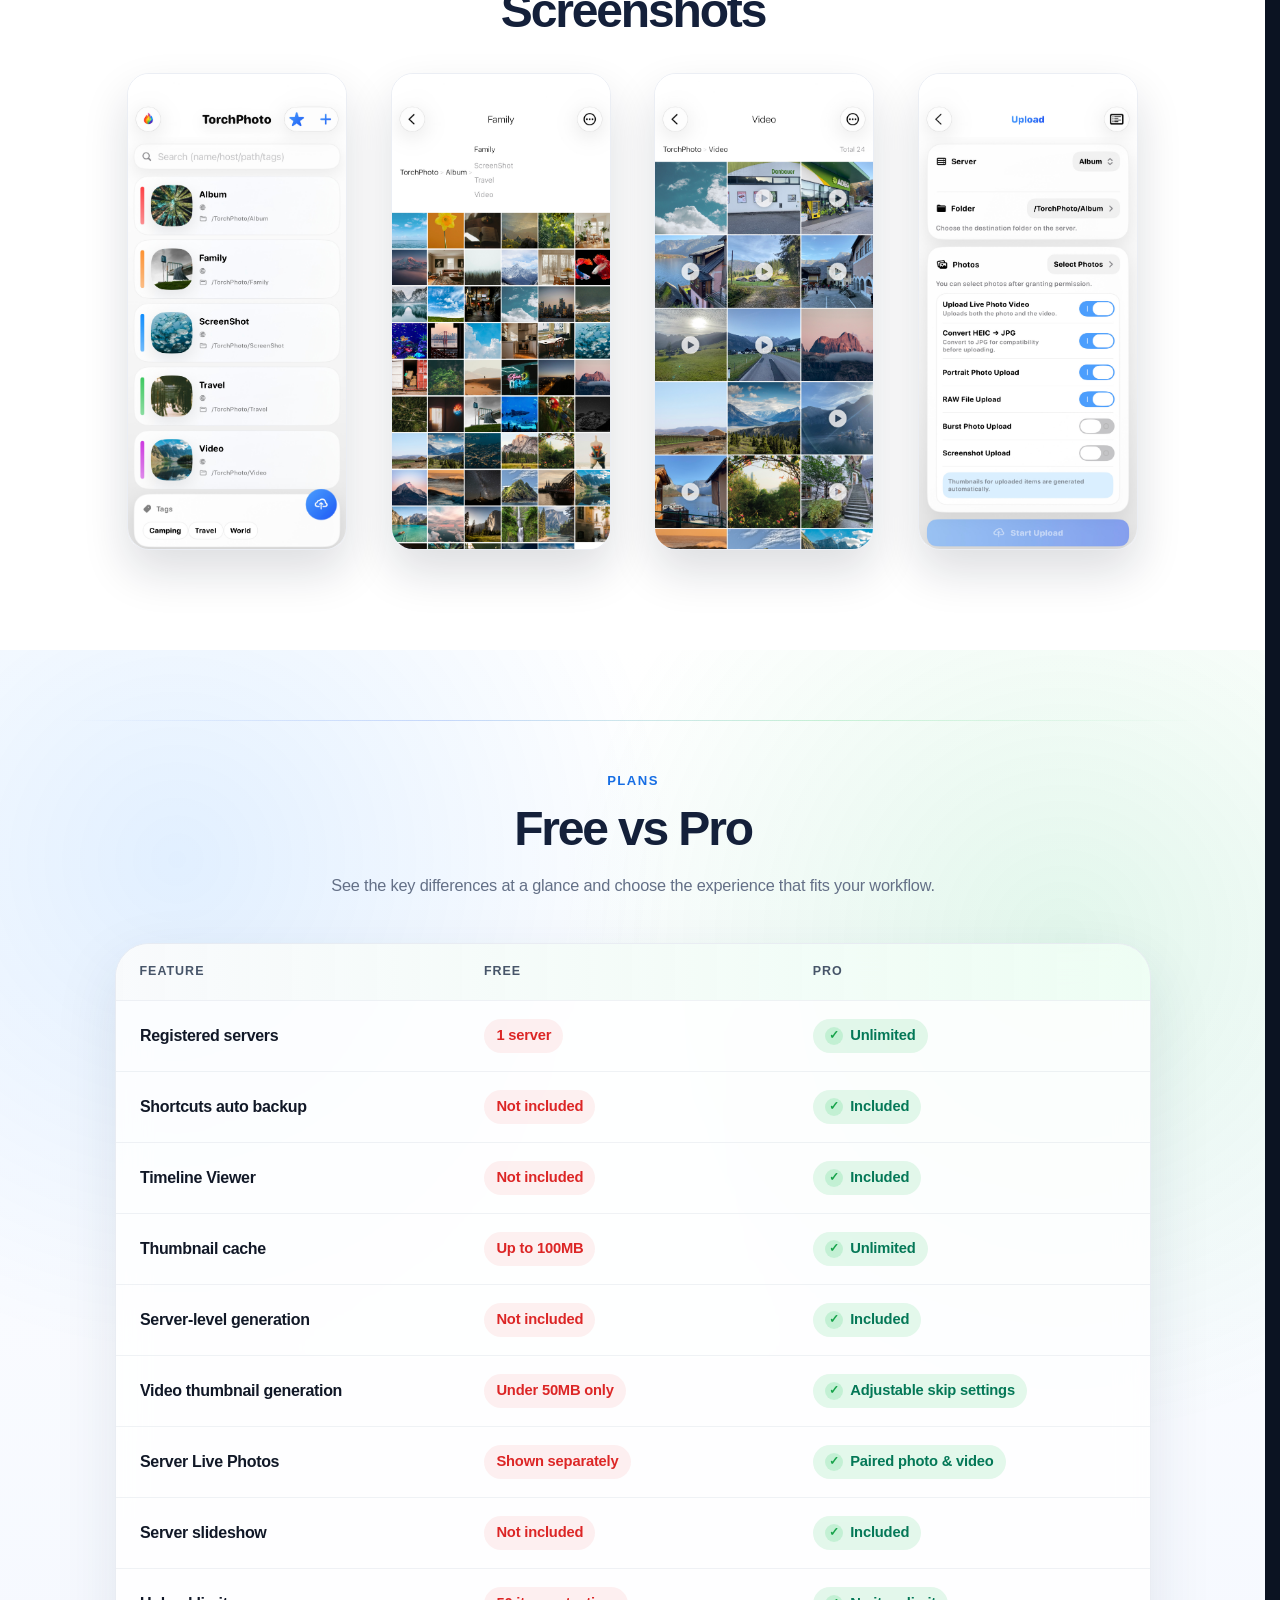
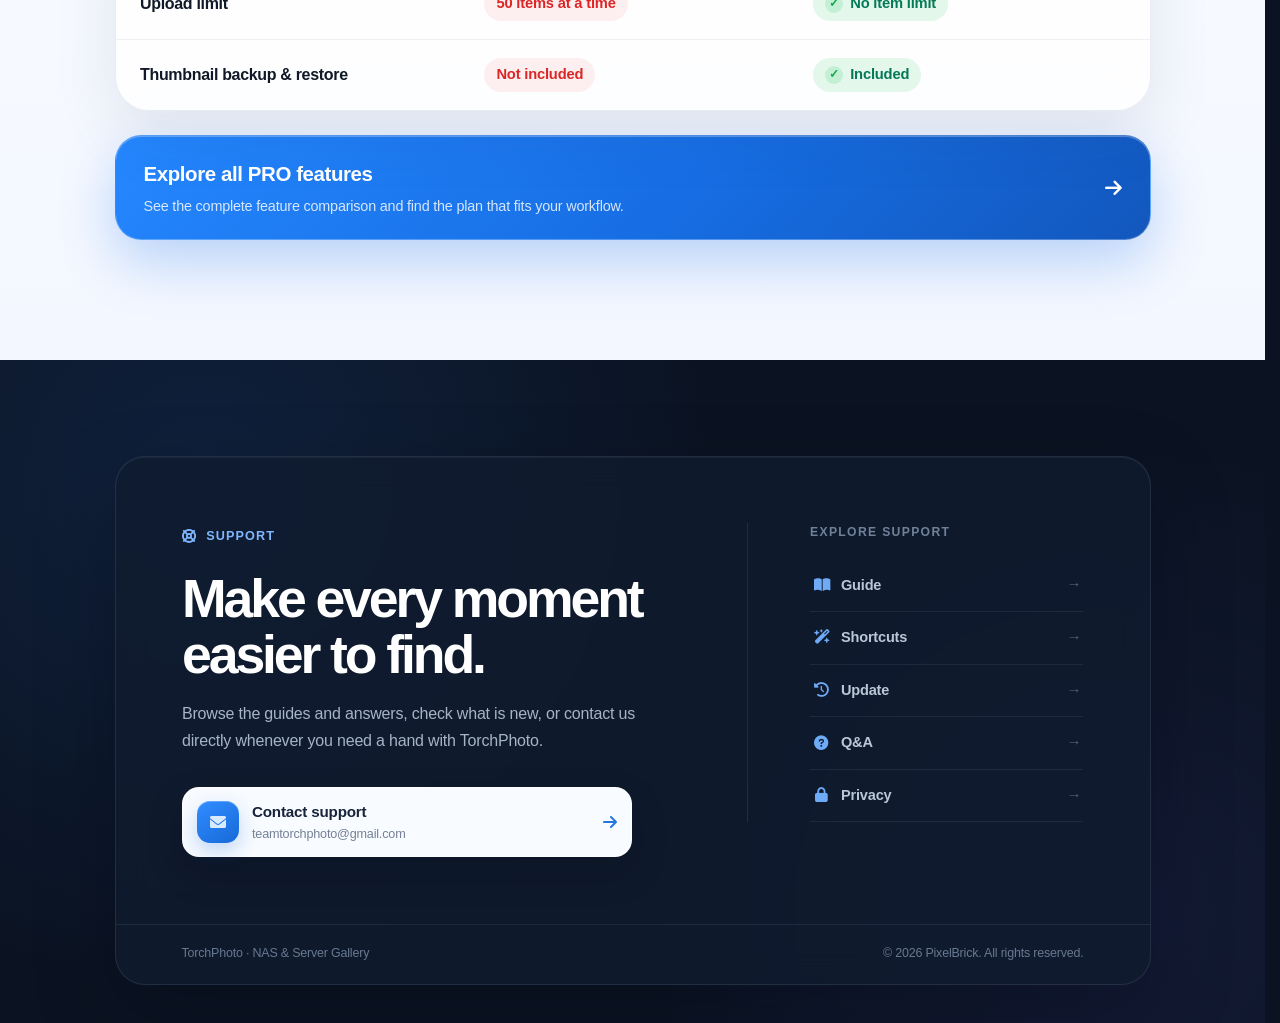
==== commit c1cb91ad: "Add files via upload" ====
--- a/index.html
+++ b/index.html
@@ -140,11 +140,6 @@
                     <h3>TimeMapStamp</h3>
                     <p>View capture date, time, and location from original metadata in a compact mini-map style.</p>
                 </button>
-                <button class="feature-card feature-trigger" type="button" data-title="Timeline Viewer" data-image="pro-actual-timeline.webp" data-description="Browse generated thumbnails from your registered servers together in one timeline, organized by year, month, or day using the best available capture date. Tap the date heading to move directly to periods that contain actual items.||Location view places photos and videos with saved GPS data on a map. Nearby items are grouped naturally for the current zoom level, and selecting a location opens a focused regional timeline.||Metadata Scan can collect capture dates and location data for previously generated thumbnails. The same capture dates also improve date sorting in the existing folder viewer, while the file date remains available as a fallback when capture metadata cannot be found.">
-                    <i class="fas fa-clock"></i>
-                    <h3>Timeline Viewer</h3>
-                    <p>Explore prepared photos and videos by year, month, day, or capture location across your registered servers.</p>
-                </button>
                 <a class="feature-card shortcuts-feature-card" href="shortcuts.html" aria-label="Open TorchPhoto Shortcuts guide">
                     <i class="fas fa-cloud-arrow-up"></i>
                     <h3>Shortcuts Auto Backup</h3>
@@ -288,6 +283,11 @@
                 </div>
                 <div class="plan-row">
                     <span class="plan-feature">Shortcuts auto backup</span>
+                    <span class="plan-value limited">Not included</span>
+                    <span class="plan-value unlocked">Included</span>
+                </div>
+                <div class="plan-row">
+                    <span class="plan-feature">Timeline Viewer</span>
                     <span class="plan-value limited">Not included</span>
                     <span class="plan-value unlocked">Included</span>
                 </div>
--- a/style.css
+++ b/style.css
@@ -2679,6 +2679,63 @@
             -webkit-backdrop-filter: blur(16px);
         }
 
+        .home-page-body .pro-details-cta {
+            width: 100%;
+            min-height: 94px;
+            margin-top: 24px;
+            padding: 22px 28px;
+            display: flex;
+            align-items: center;
+            justify-content: space-between;
+            gap: 24px;
+            color: #ffffff;
+            text-decoration: none;
+            border: 1px solid rgba(255, 255, 255, 0.26);
+            border-radius: 26px;
+            background: linear-gradient(135deg, #2587ff 0%, #176ee4 54%, #1257bd 100%);
+            box-shadow: 0 22px 54px rgba(23, 110, 228, 0.27), inset 0 1px 0 rgba(255, 255, 255, 0.28);
+            transition: transform 0.25s var(--ease-smooth), box-shadow 0.25s ease, background 0.25s ease;
+        }
+
+        .home-page-body .pro-details-cta:hover {
+            color: #ffffff;
+            transform: translateY(-3px);
+            background: linear-gradient(135deg, #3491ff 0%, #1c73ec 54%, #155fc9 100%);
+            box-shadow: 0 28px 64px rgba(23, 110, 228, 0.34), inset 0 1px 0 rgba(255, 255, 255, 0.32);
+        }
+
+        .home-page-body .pro-details-cta:focus-visible {
+            outline: 3px solid rgba(37, 135, 255, 0.34);
+            outline-offset: 4px;
+        }
+
+        .home-page-body .pro-details-cta strong,
+        .home-page-body .pro-details-cta small {
+            display: block;
+        }
+
+        .home-page-body .pro-details-cta strong {
+            font-size: clamp(1.08rem, 2vw, 1.28rem);
+            letter-spacing: -0.02em;
+        }
+
+        .home-page-body .pro-details-cta small {
+            margin-top: 5px;
+            color: rgba(255, 255, 255, 0.82);
+            font-size: 0.9rem;
+            line-height: 1.5;
+        }
+
+        .home-page-body .pro-details-cta > i {
+            flex: 0 0 auto;
+            font-size: 1.2rem;
+            transition: transform 0.25s var(--ease-smooth);
+        }
+
+        .home-page-body .pro-details-cta:hover > i {
+            transform: translateX(5px);
+        }
+
         .home-page-body .plan-matrix-head,
 
 
@@ -2858,6 +2915,16 @@
 
             .home-page-body .plan-matrix {
                 border-radius: 26px;
+            }
+
+            .home-page-body .pro-details-cta {
+                min-height: 86px;
+                padding: 19px 20px;
+                border-radius: 22px;
+            }
+
+            .home-page-body .pro-details-cta small {
+                font-size: 0.82rem;
             }
         }
 
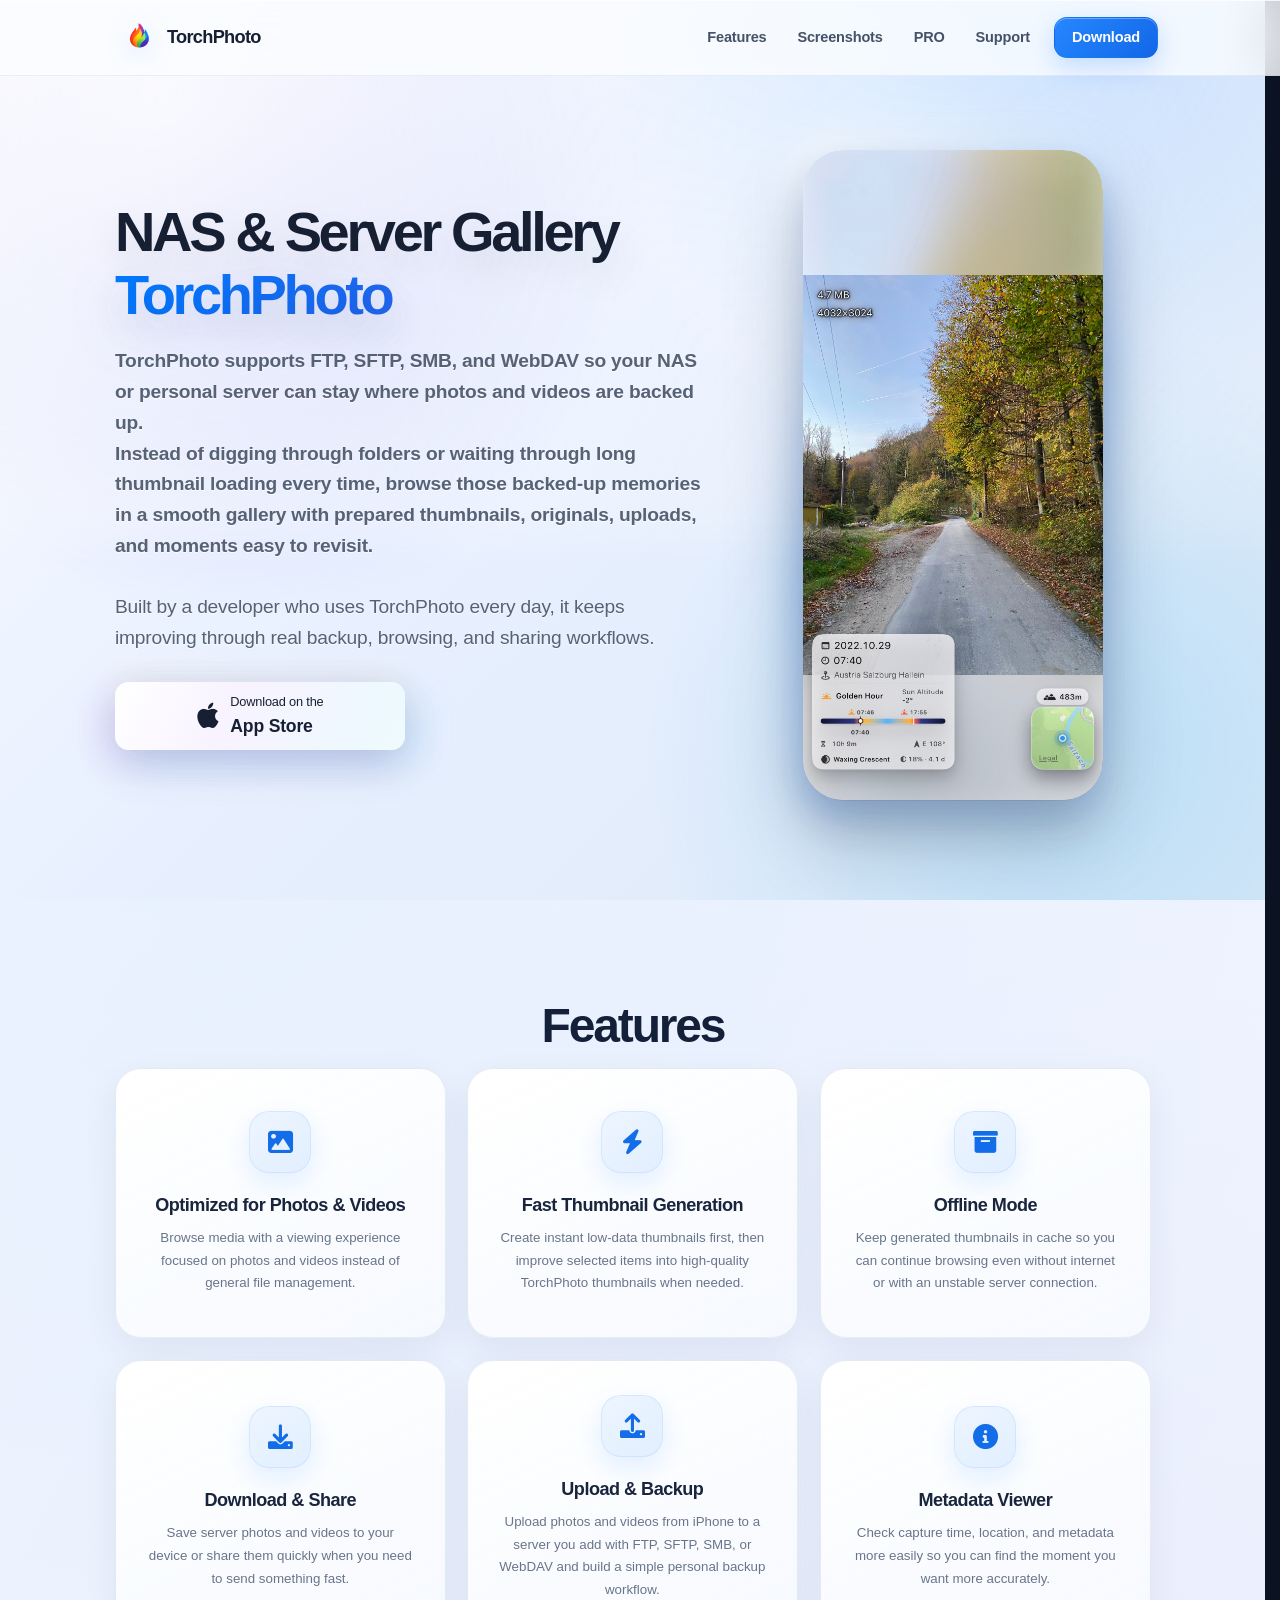
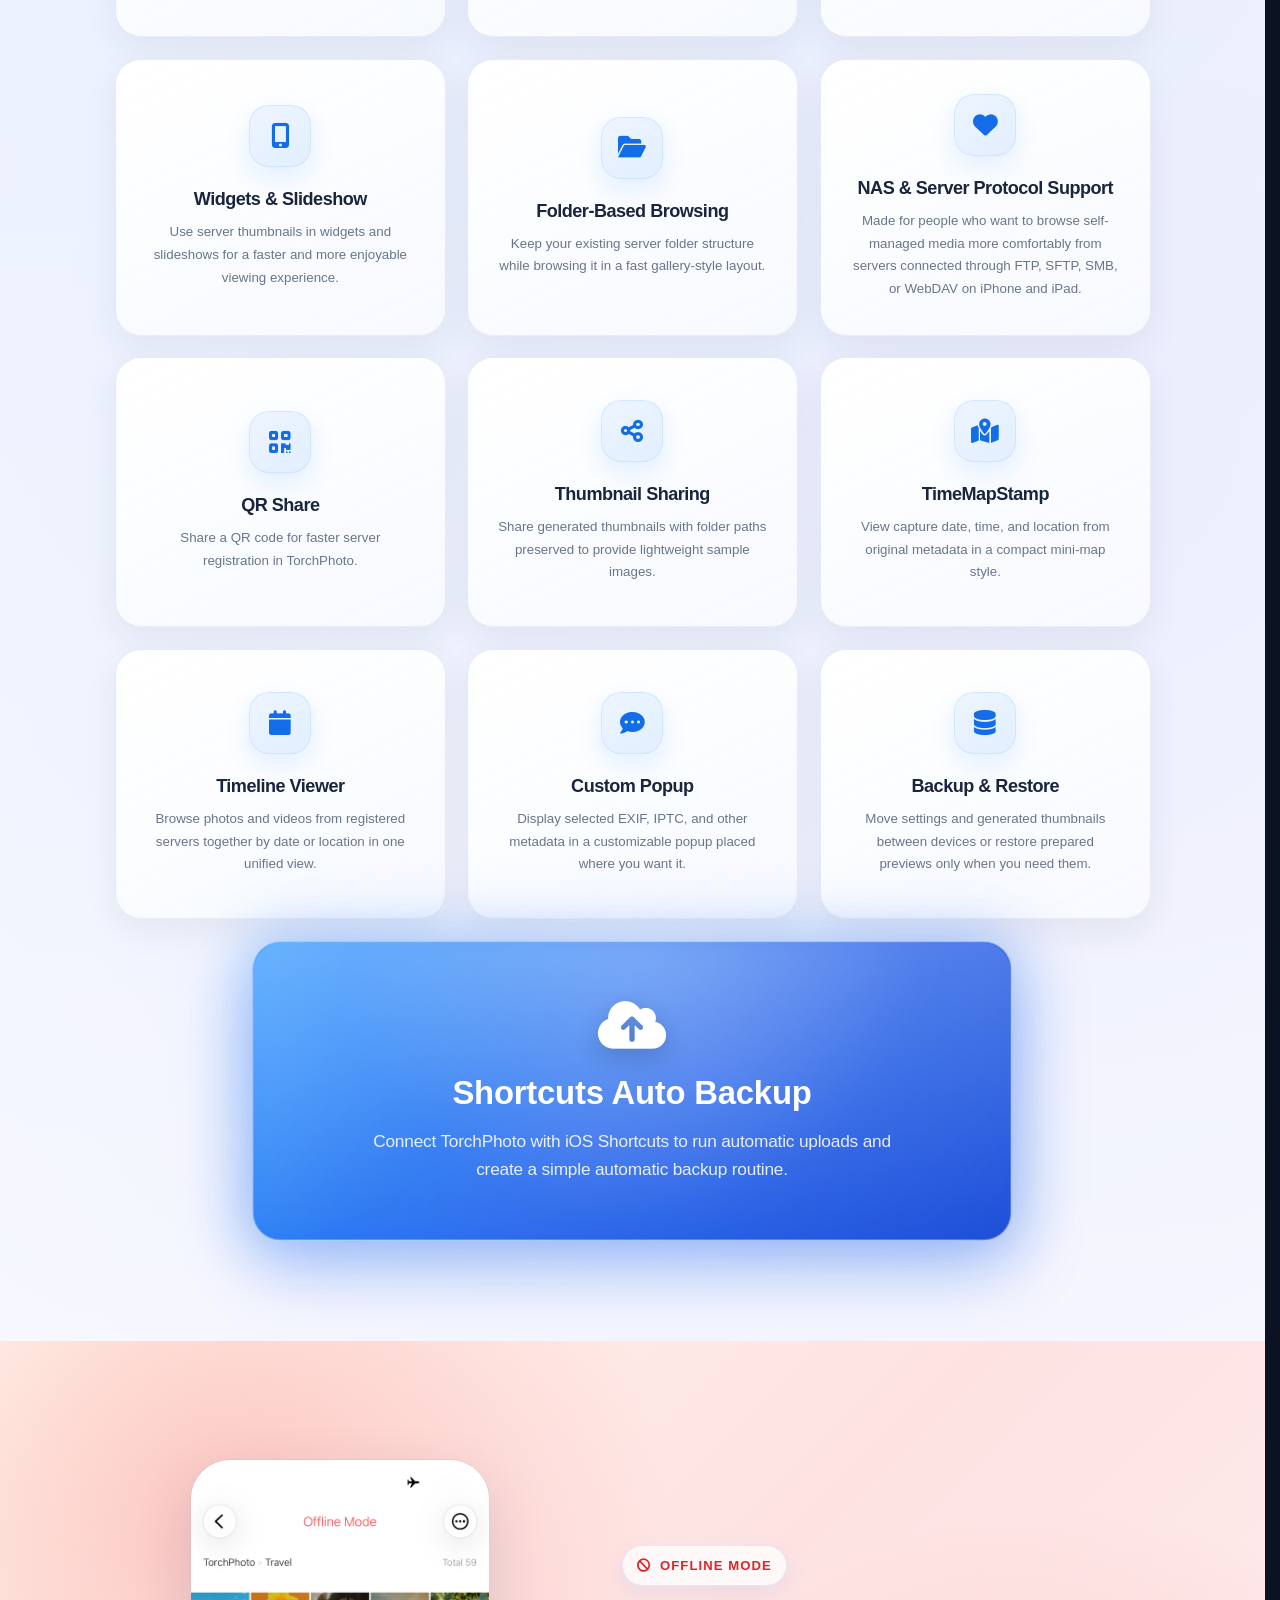
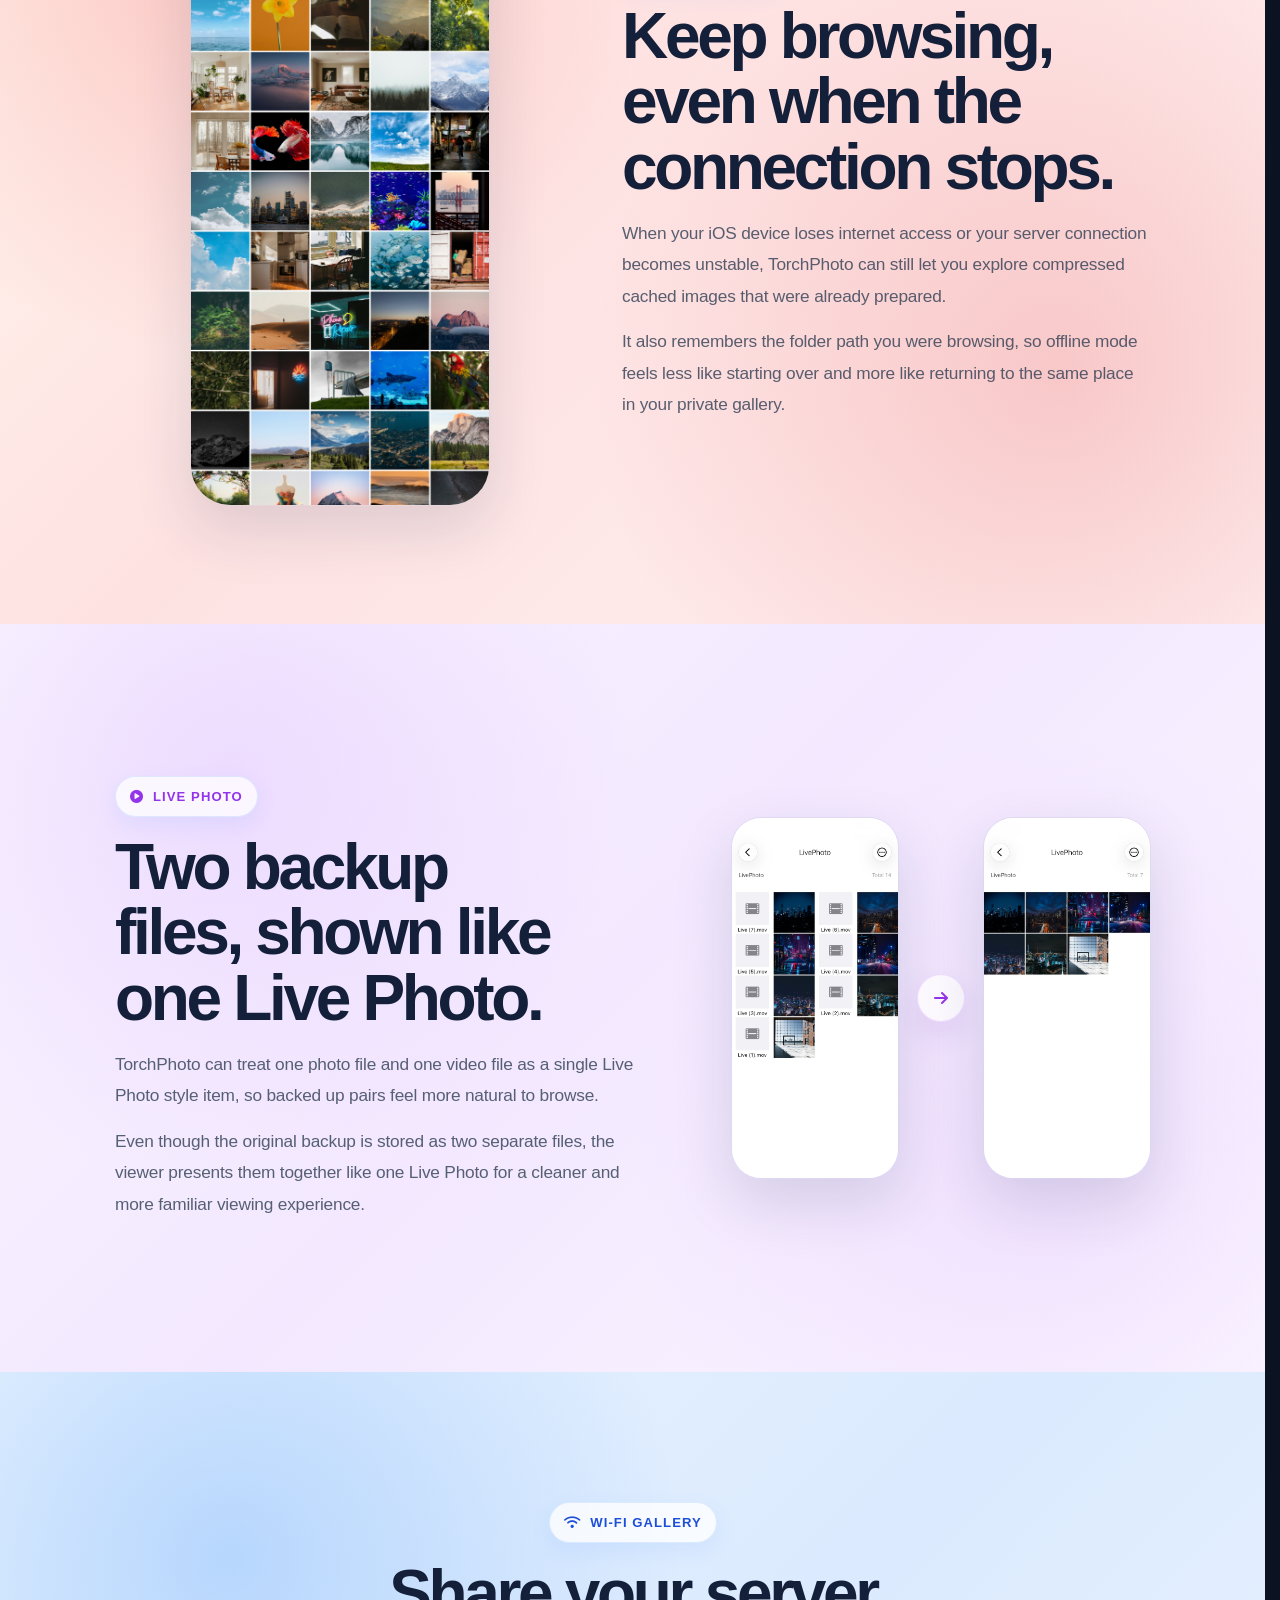
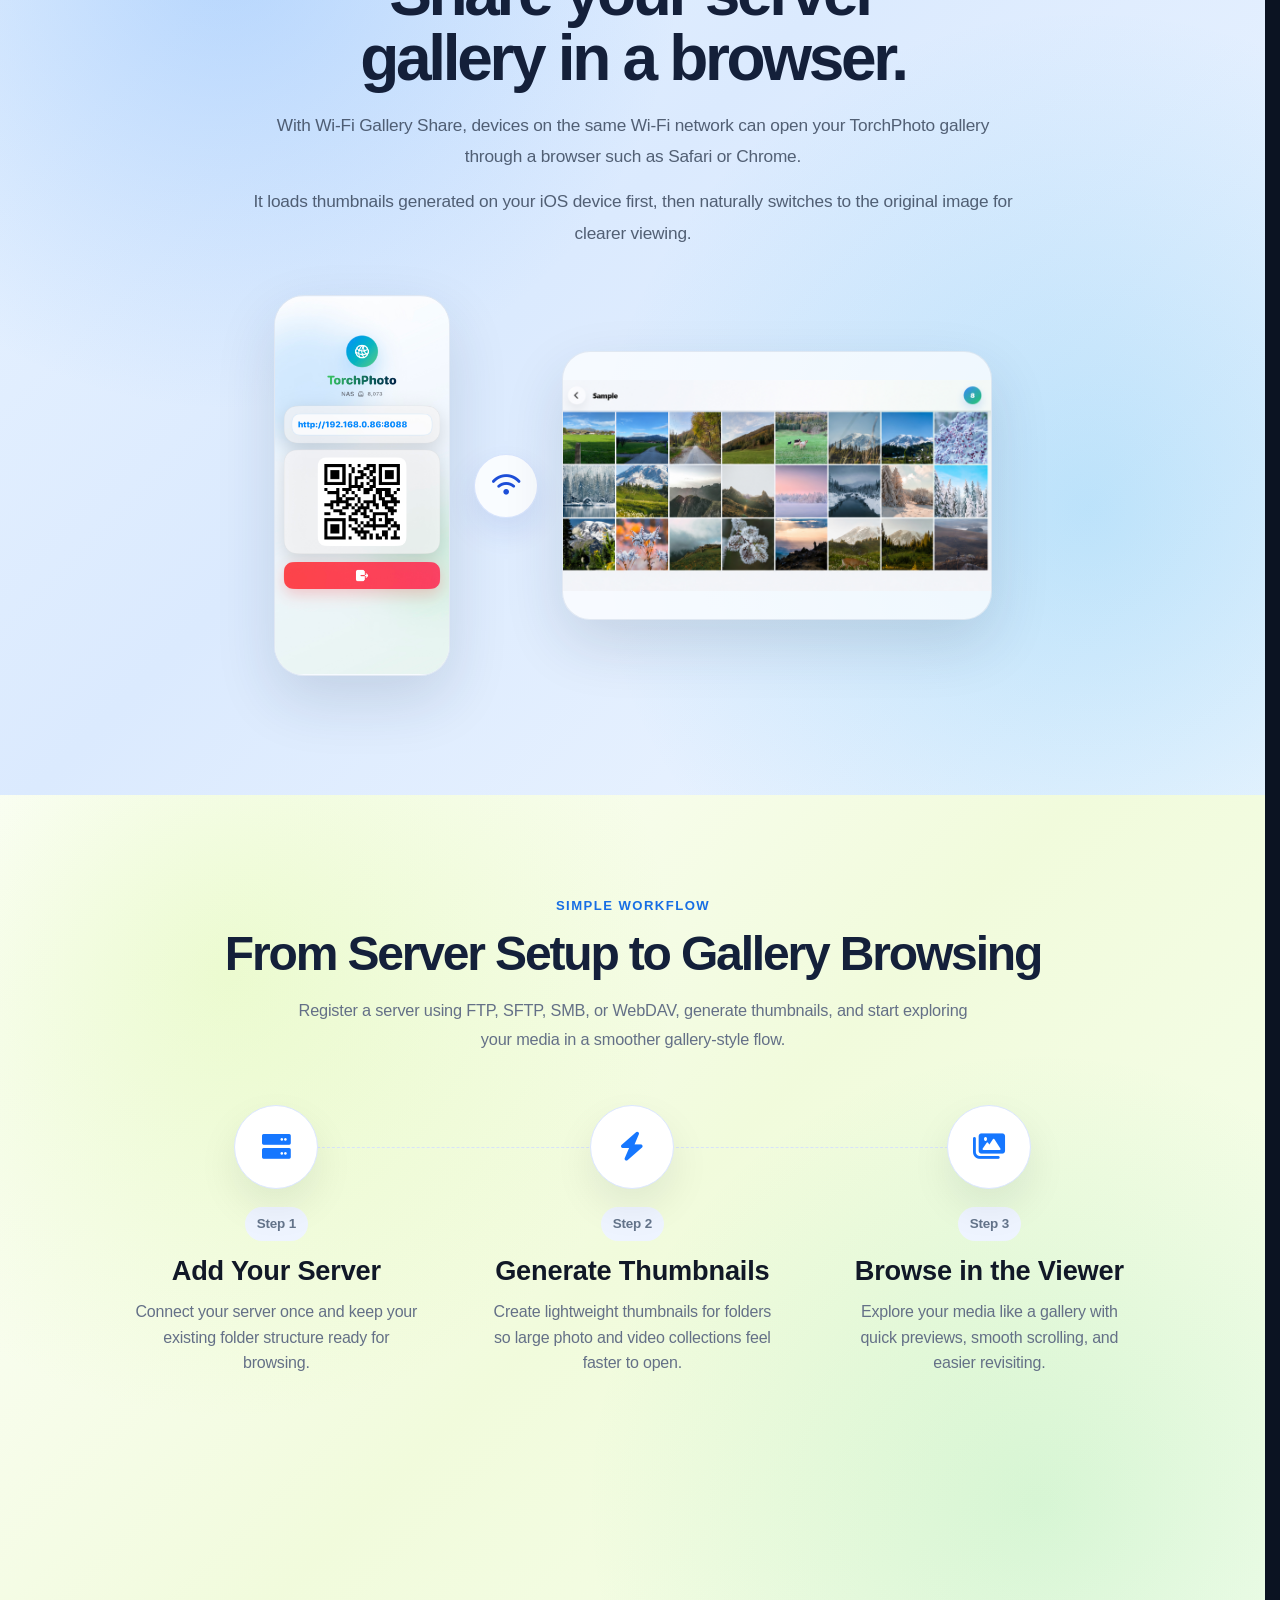
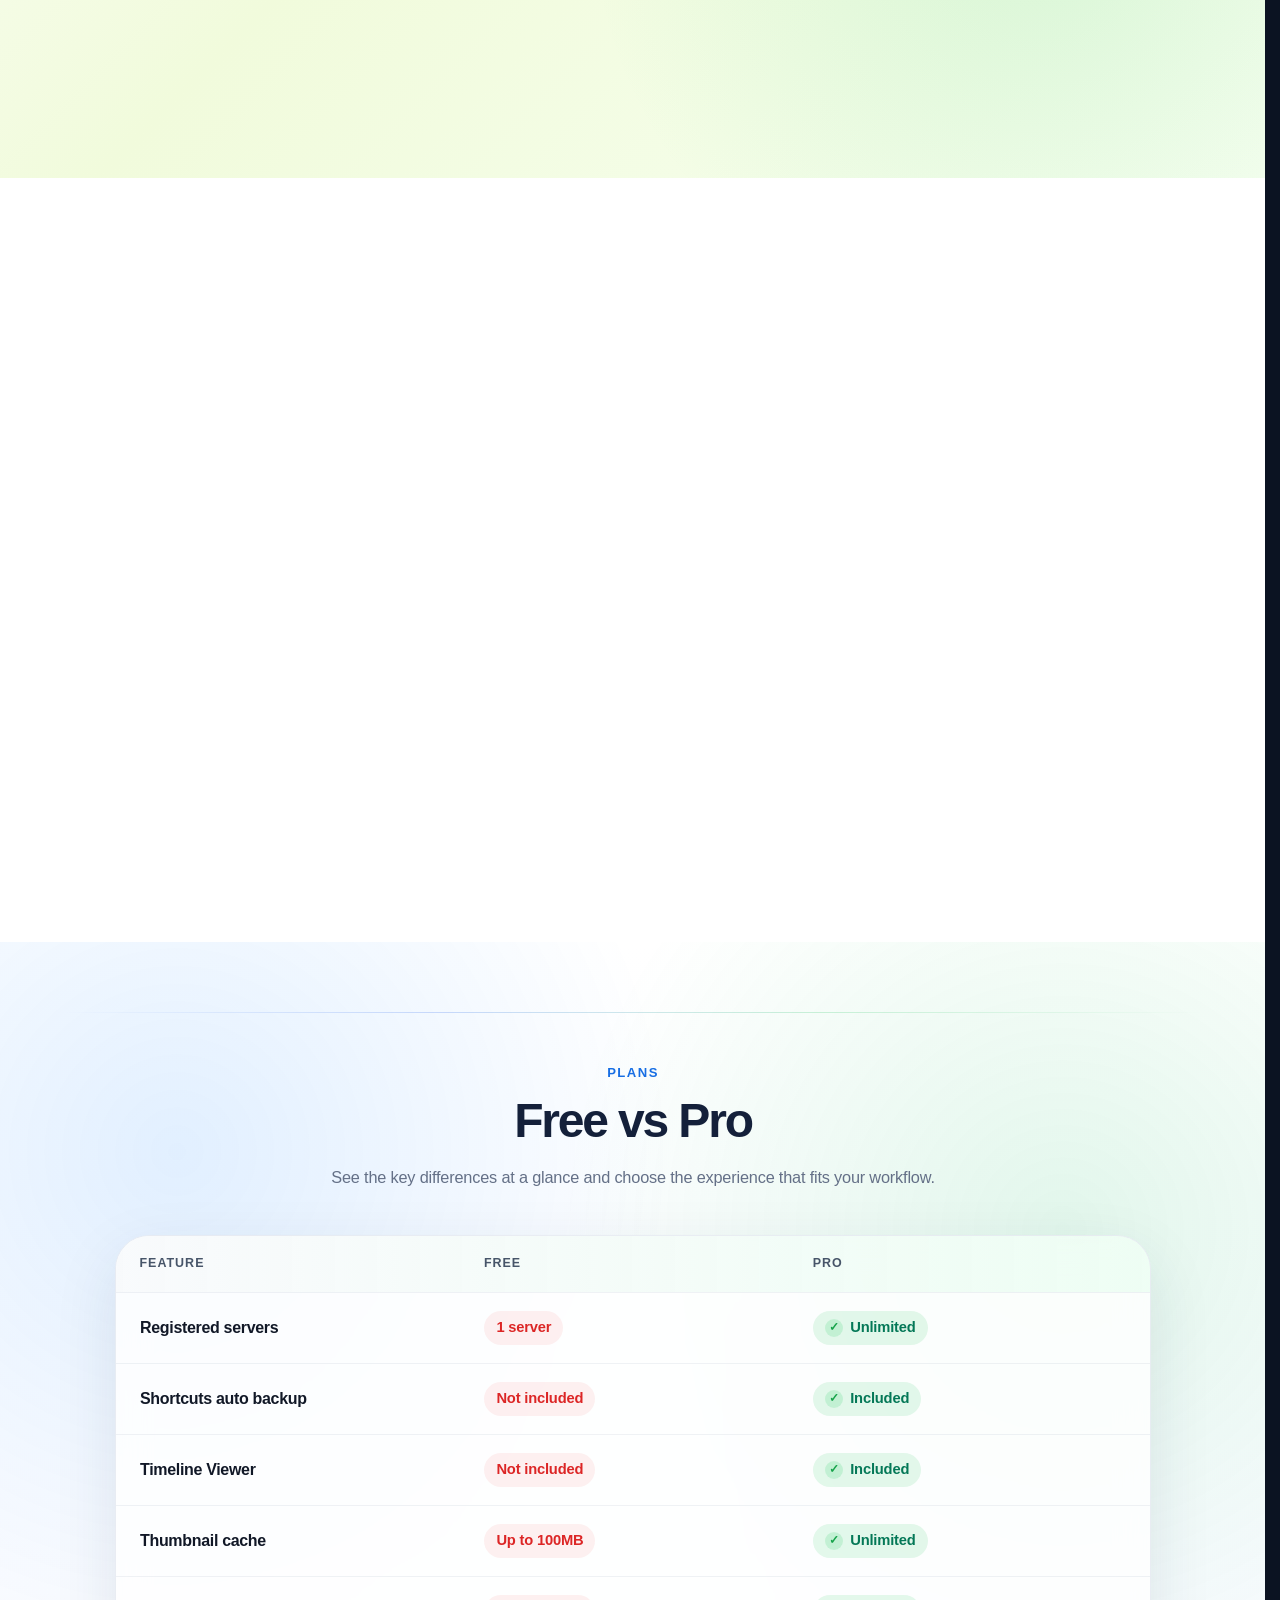
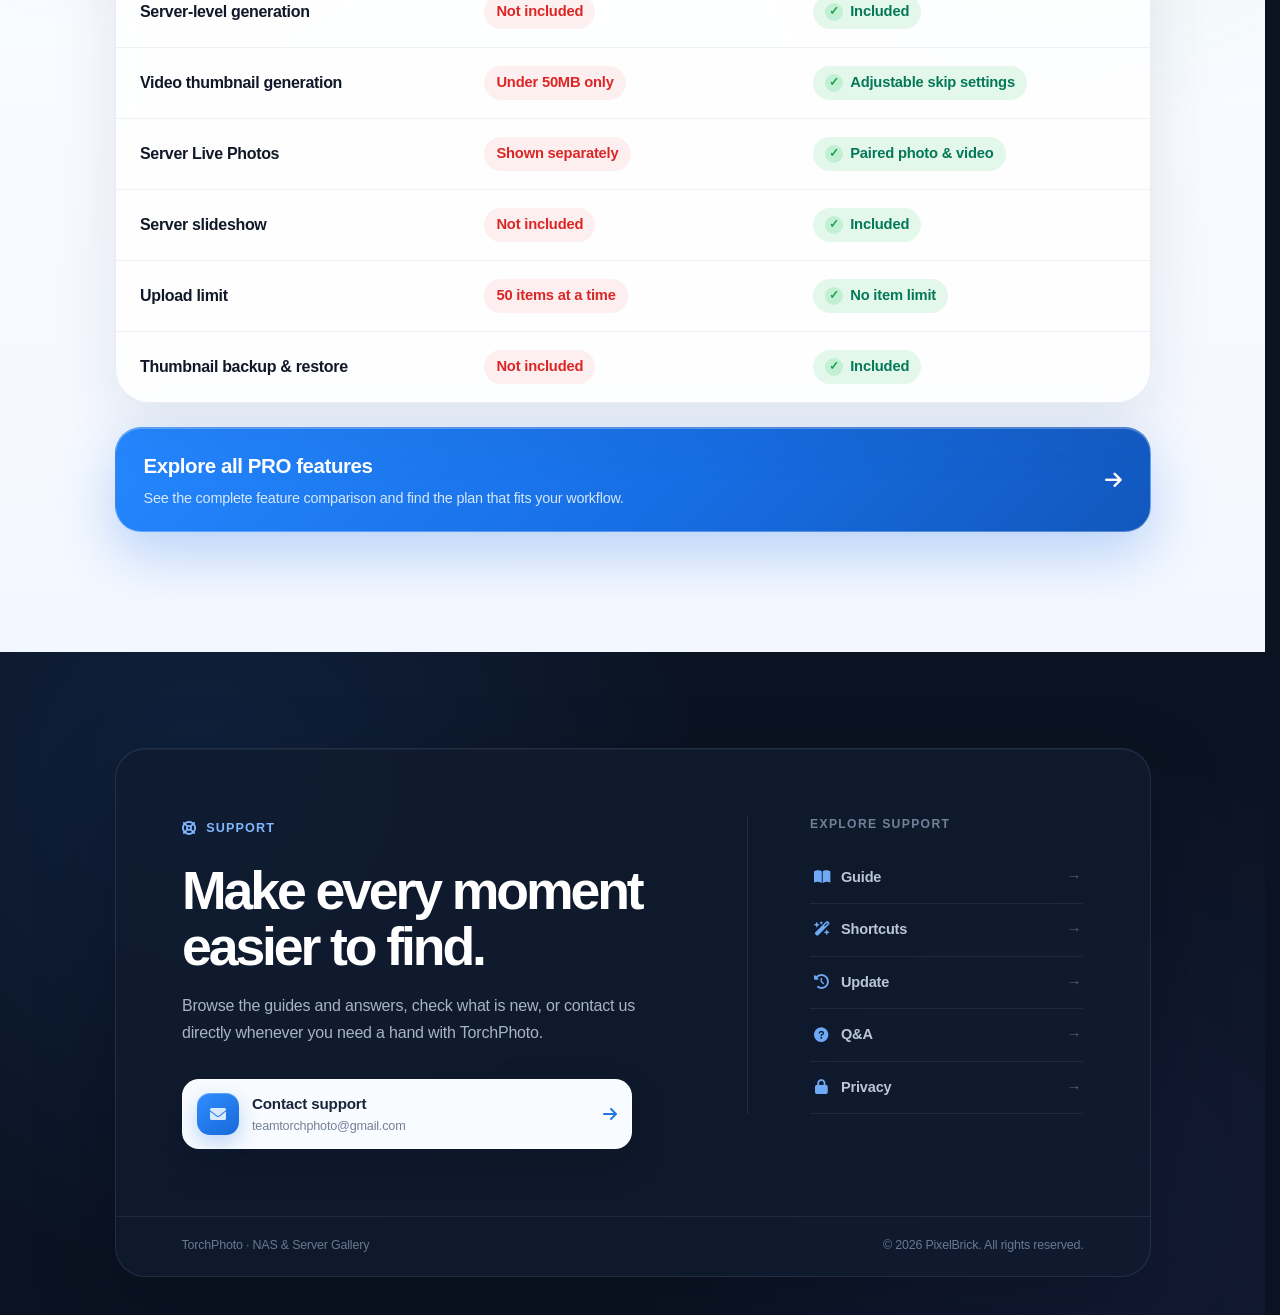
==== commit 91e13254: "Add files via upload" ====
--- a/index.html
+++ b/index.html
@@ -139,6 +139,21 @@
                     <i class="fas fa-map-location-dot"></i>
                     <h3>TimeMapStamp</h3>
                     <p>View capture date, time, and location from original metadata in a compact mini-map style.</p>
+                </button>
+                <button class="feature-card feature-trigger" type="button" data-title="Timeline Viewer" data-image="Features13.jpg" data-description="Timeline Viewer brings generated thumbnails from all registered servers into one chronological screen. Browse photos and videos by year, month, or day, or switch to the location view to explore media with usable GPS metadata on a map.||Items from FTP, SFTP, SMB, and WebDAV servers can appear together even when the originals are stored in completely different locations. Each item remains linked to its original server and protocol, so opening the full file still uses the correct connection automatically.||Generate thumbnails first to prepare items for the timeline. A connection to the matching server may still be required when you open, save, or share an original that is not already stored on the device.">
+                    <i class="fas fa-calendar"></i>
+                    <h3>Timeline Viewer</h3>
+                    <p>Browse photos and videos from registered servers together by date or location in one unified view.</p>
+                </button>
+                <button class="feature-card feature-trigger" type="button" data-title="Custom Popup" data-image="Features14.jpg" data-description="Custom Popup displays the metadata fields you choose directly over the media viewer. Select from available EXIF, IPTC, file, date, and location information so the details that matter to you remain visible while you browse.||Choose the fields and their order, customize their display titles and font sizes, and adjust the popup's position, duration, background transparency, and text shadow. You can lock it to a corner or place it freely in the viewer.||The popup is a read-only viewing tool. Changing its layout or visible fields does not rewrite EXIF or IPTC metadata and does not modify the original photo or video on your server.">
+                    <i class="fas fa-comment-dots"></i>
+                    <h3>Custom Popup</h3>
+                    <p>Display selected EXIF, IPTC, and other metadata in a customizable popup placed where you want it.</p>
+                </button>
+                <button class="feature-card feature-trigger" type="button" data-title="Backup &amp; Restore" data-image="Features15.jpg" data-description="Backup &amp; Restore packages supported TorchPhoto settings and generated thumbnails so they can be moved between devices or shared with family members who use the same server library. This makes it easier to keep a prepared browsing environment consistent across an iPhone and iPad.||You can generate thumbnails in advance, store the backup on your server, and restore it only when you want to browse that library. For example, thumbnails prepared on an iPhone can be restored on an iPad without generating the same preview set again.||A TorchPhoto backup contains app data and generated thumbnails, not the original photos and videos themselves. The matching server identity and folder paths should remain available so restored thumbnails can reconnect to the correct originals when needed.">
+                    <i class="fas fa-database"></i>
+                    <h3>Backup &amp; Restore</h3>
+                    <p>Move settings and generated thumbnails between devices or restore prepared previews only when you need them.</p>
                 </button>
                 <a class="feature-card shortcuts-feature-card" href="shortcuts.html" aria-label="Open TorchPhoto Shortcuts guide">
                     <i class="fas fa-cloud-arrow-up"></i>
--- a/style.css
+++ b/style.css
@@ -948,9 +948,9 @@
 
 .guide-body {
     display: grid;
-    grid-template-columns: 1.05fr 0.95fr;
+    grid-template-columns: minmax(0, 1fr);
     gap: 24px;
-    align-items: center;
+    align-items: start;
     border-top: 1px solid var(--border-color);
     padding-top: 24px;
 }
@@ -960,6 +960,11 @@
     display: block;
     border-radius: 18px;
     box-shadow: 0 10px 24px rgba(37, 99, 235, 0.12);
+}
+
+.guide-body:not(.guide-body--text) .guide-copy {
+    width: min(100%, 920px);
+    margin-inline: auto;
 }
 
 .guide-copy h3 {
@@ -3170,17 +3175,17 @@
     background: #f7faff;
 }
 
-:is(#vpn-ftp-security, #instant-thumbnail-generation) {
+:is(#vpn-ftp-security, #instant-thumbnail-generation, #send-diagnostics) {
     overflow: hidden;
     background:
-        radial-gradient(circle at 18% 12%, rgba(255, 255, 255, 0.22), transparent 28%),
-        linear-gradient(135deg, #0457ff 0%, #1688ff 48%, #5d7cff 100%);
+        radial-gradient(circle at 18% 12%, rgba(255, 255, 255, 0.16), transparent 30%),
+        linear-gradient(135deg, #0f172a 0%, #17365f 52%, #2563a8 100%);
     border: 0;
     border-radius: 28px;
-    box-shadow: 0 22px 60px rgba(18, 113, 255, 0.34);
-}
-
-:is(#vpn-ftp-security, #instant-thumbnail-generation) summary {
+    box-shadow: 0 20px 52px rgba(15, 23, 42, 0.24);
+}
+
+:is(#vpn-ftp-security, #instant-thumbnail-generation, #send-diagnostics) summary {
     justify-content: center;
     gap: 12px;
     padding: 24px 26px;
@@ -3190,30 +3195,30 @@
     letter-spacing: -0.01em;
 }
 
-:is(#vpn-ftp-security, #instant-thumbnail-generation) summary::marker {
+:is(#vpn-ftp-security, #instant-thumbnail-generation, #send-diagnostics) summary::marker {
     color: transparent;
 }
 
-:is(#vpn-ftp-security, #instant-thumbnail-generation) summary::-webkit-details-marker {
+:is(#vpn-ftp-security, #instant-thumbnail-generation, #send-diagnostics) summary::-webkit-details-marker {
     display: none;
 }
 
-:is(#vpn-ftp-security, #instant-thumbnail-generation) summary::after {
+:is(#vpn-ftp-security, #instant-thumbnail-generation, #send-diagnostics) summary::after {
     color: #ffffff !important;
 }
 
-:is(#vpn-ftp-security, #instant-thumbnail-generation) .guide-number {
+:is(#vpn-ftp-security, #instant-thumbnail-generation, #send-diagnostics) .guide-number {
     background: rgba(255, 255, 255, 0.2);
     color: #ffffff;
     border: 1px solid rgba(255, 255, 255, 0.32);
     box-shadow: inset 0 1px 0 rgba(255, 255, 255, 0.22);
 }
 
-:is(#vpn-ftp-security, #instant-thumbnail-generation) .guide-content {
+:is(#vpn-ftp-security, #instant-thumbnail-generation, #send-diagnostics) .guide-content {
     border-top: 1px solid rgba(255, 255, 255, 0.2);
 }
 
-:is(#vpn-ftp-security, #instant-thumbnail-generation) .guide-body {
+:is(#vpn-ftp-security, #instant-thumbnail-generation, #send-diagnostics) .guide-body {
     display: block;
     max-width: 760px;
     margin: 0 auto;
@@ -3223,25 +3228,25 @@
     text-align: center;
 }
 
-:is(#vpn-ftp-security, #instant-thumbnail-generation) .guide-copy {
+:is(#vpn-ftp-security, #instant-thumbnail-generation, #send-diagnostics) .guide-copy {
     max-width: 680px;
     margin: 0 auto;
 }
 
-:is(#vpn-ftp-security, #instant-thumbnail-generation) .guide-copy h3 {
+:is(#vpn-ftp-security, #instant-thumbnail-generation, #send-diagnostics) .guide-copy h3 {
     margin-bottom: 14px;
     color: #ffffff;
     font-size: 1.45rem;
     letter-spacing: -0.03em;
 }
 
-:is(#vpn-ftp-security, #instant-thumbnail-generation) .guide-copy p {
+:is(#vpn-ftp-security, #instant-thumbnail-generation, #send-diagnostics) .guide-copy p {
     margin: 0 auto 22px;
     color: rgba(255, 255, 255, 0.92);
     line-height: 1.75;
 }
 
-:is(#vpn-ftp-security, #instant-thumbnail-generation) .guide-copy ul {
+:is(#vpn-ftp-security, #instant-thumbnail-generation, #send-diagnostics) .guide-copy ul {
     display: grid;
     gap: 10px;
     margin: 0;
@@ -3249,7 +3254,7 @@
     list-style: none;
 }
 
-:is(#vpn-ftp-security, #instant-thumbnail-generation) .guide-copy li {
+:is(#vpn-ftp-security, #instant-thumbnail-generation, #send-diagnostics) .guide-copy li {
     padding: 13px 16px;
     color: rgba(255, 255, 255, 0.94);
     line-height: 1.55;
@@ -3259,7 +3264,7 @@
     backdrop-filter: blur(12px);
 }
 
-:is(#vpn-ftp-security, #instant-thumbnail-generation) .guide-copy b {
+:is(#vpn-ftp-security, #instant-thumbnail-generation, #send-diagnostics) .guide-copy b {
     color: #ffffff;
     font-weight: 800;
 }
@@ -3668,7 +3673,7 @@
     gap: 14px;
 }
 
-.guide-item:not(#vpn-ftp-security):not(#instant-thumbnail-generation) {
+.guide-item:not(#vpn-ftp-security):not(#instant-thumbnail-generation):not(#send-diagnostics) {
     border: 1px solid rgba(128, 151, 184, 0.18);
     border-radius: 22px;
     background: rgba(255, 255, 255, 0.88);
@@ -3677,12 +3682,12 @@
     transition: border-color 0.25s ease, box-shadow 0.25s ease, transform 0.25s var(--ease-smooth), background 0.25s ease;
 }
 
-.guide-item:not(#vpn-ftp-security):not(#instant-thumbnail-generation):hover {
+.guide-item:not(#vpn-ftp-security):not(#instant-thumbnail-generation):not(#send-diagnostics):hover {
     border-color: rgba(22, 119, 255, 0.22);
     box-shadow: 0 14px 38px rgba(31, 50, 81, 0.085);
 }
 
-.guide-item:not(#vpn-ftp-security):not(#instant-thumbnail-generation)[open] {
+.guide-item:not(#vpn-ftp-security):not(#instant-thumbnail-generation):not(#send-diagnostics)[open] {
     border-color: rgba(22, 119, 255, 0.28);
     background: #ffffff;
     box-shadow: 0 18px 48px rgba(31, 50, 81, 0.11);
@@ -4981,7 +4986,7 @@
     background: linear-gradient(145deg, #ff625f, #e84074);
 }
 
-:is(#vpn-ftp-security, #instant-thumbnail-generation) .guide-feature-icon {
+:is(#vpn-ftp-security, #instant-thumbnail-generation, #send-diagnostics) .guide-feature-icon {
     margin: 0 auto 18px;
     color: #ffffff;
     border-color: rgba(255, 255, 255, 0.3);
@@ -5004,7 +5009,7 @@
         border-radius: 15px;
     }
 
-    :is(#vpn-ftp-security, #instant-thumbnail-generation) .guide-feature-icon {
+    :is(#vpn-ftp-security, #instant-thumbnail-generation, #send-diagnostics) .guide-feature-icon {
         width: 56px;
         height: 56px;
         margin-bottom: 16px;
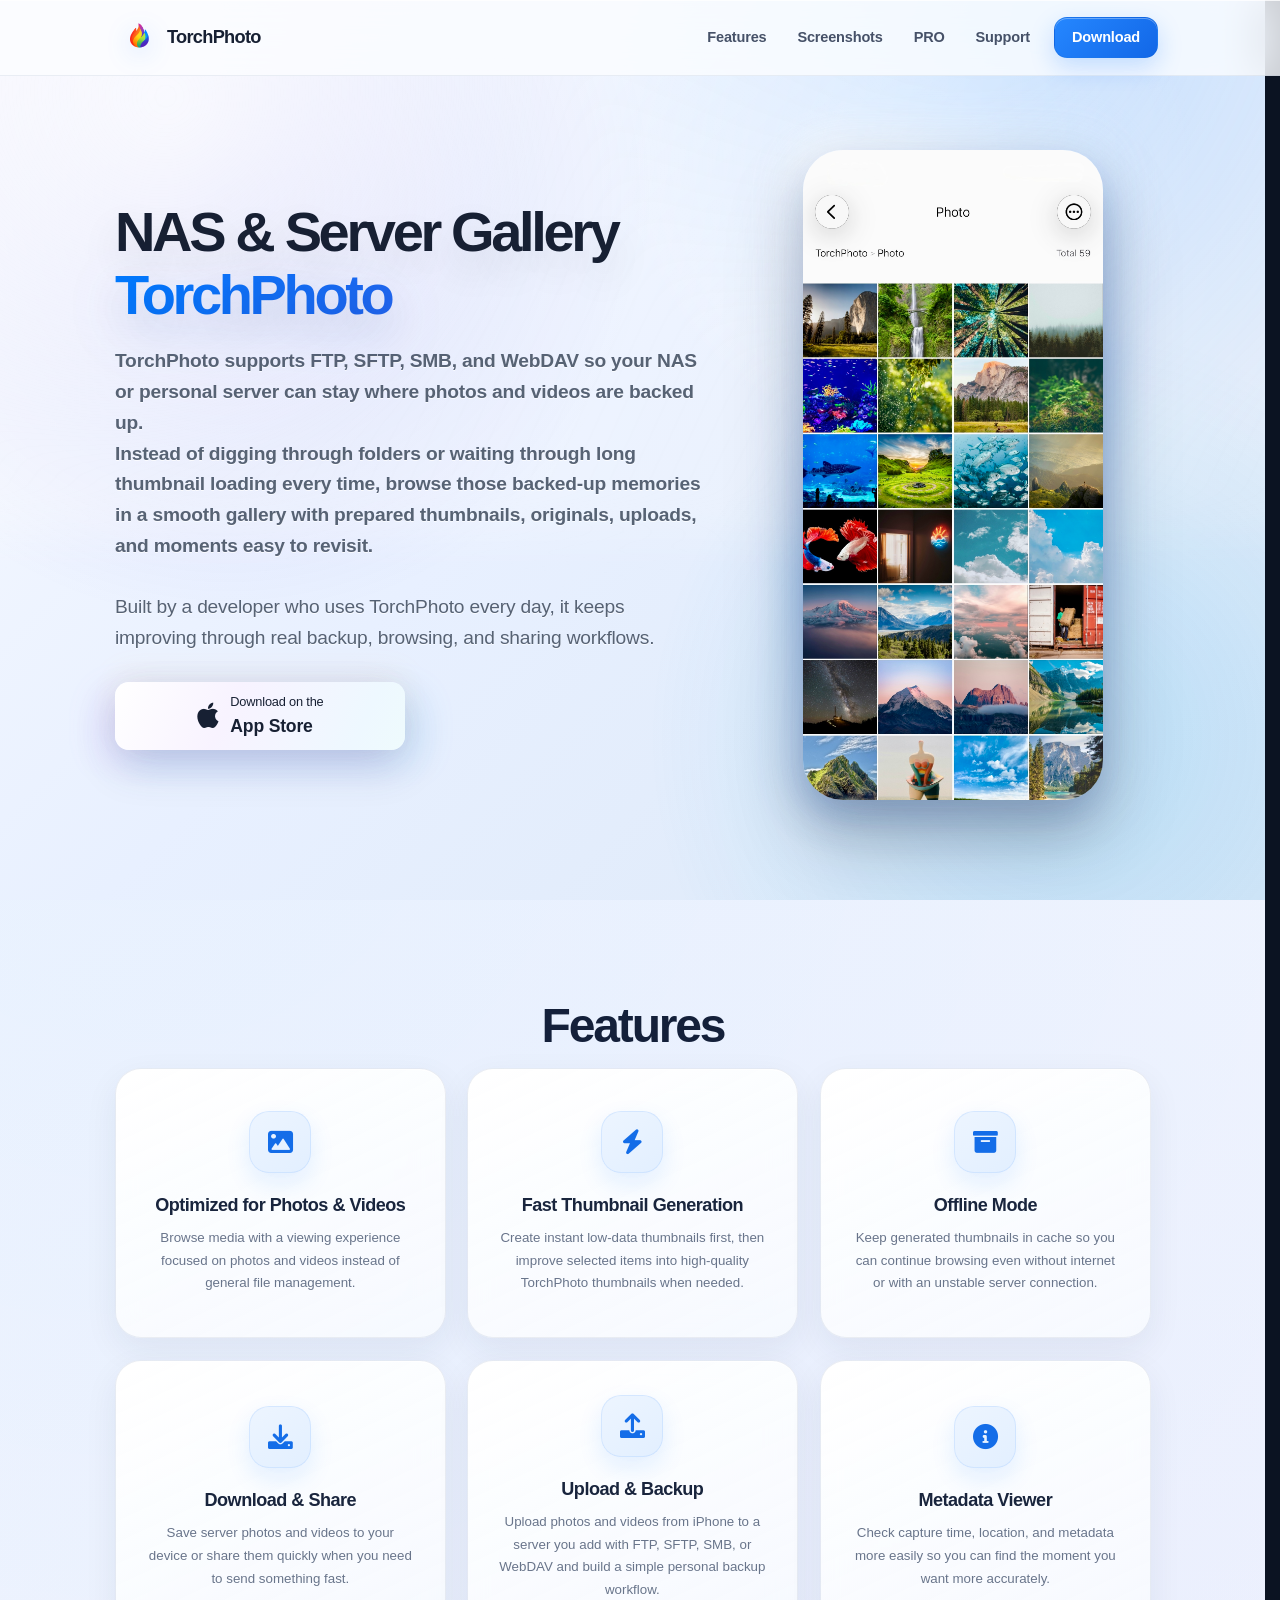
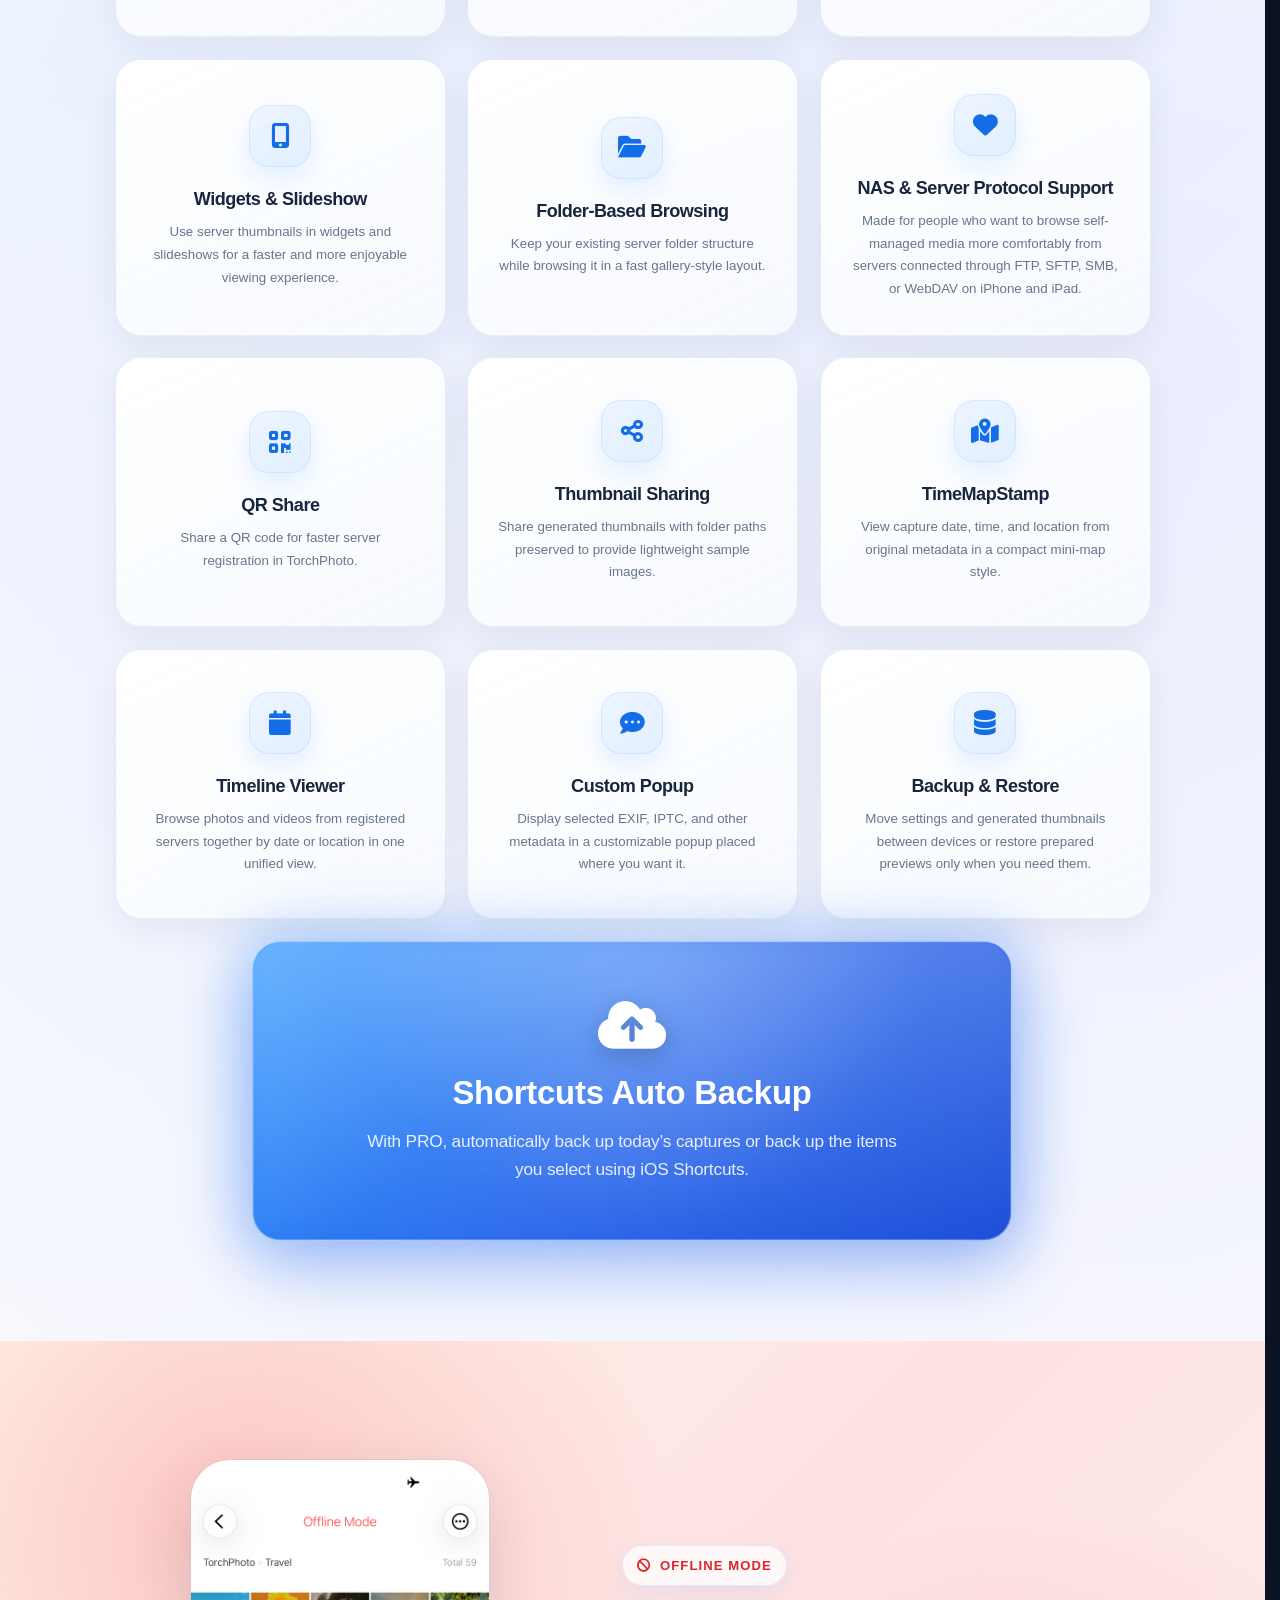
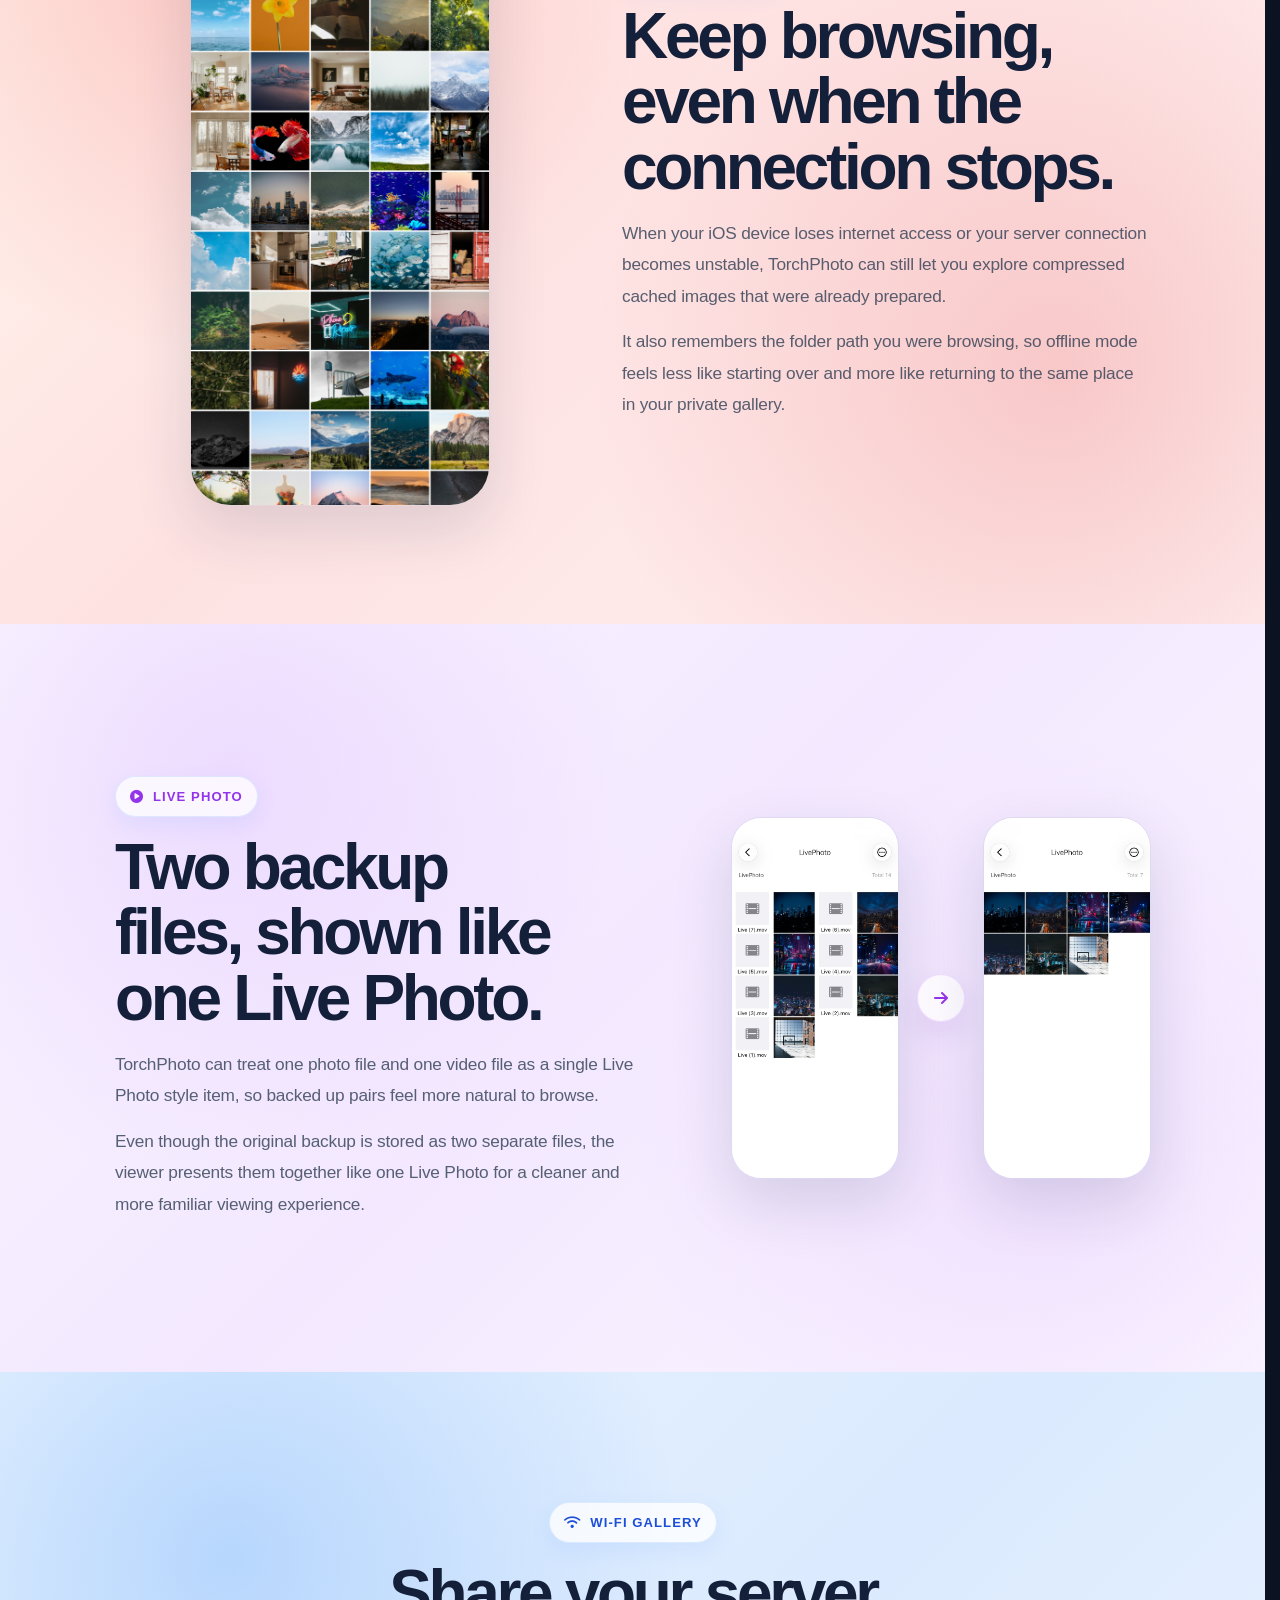
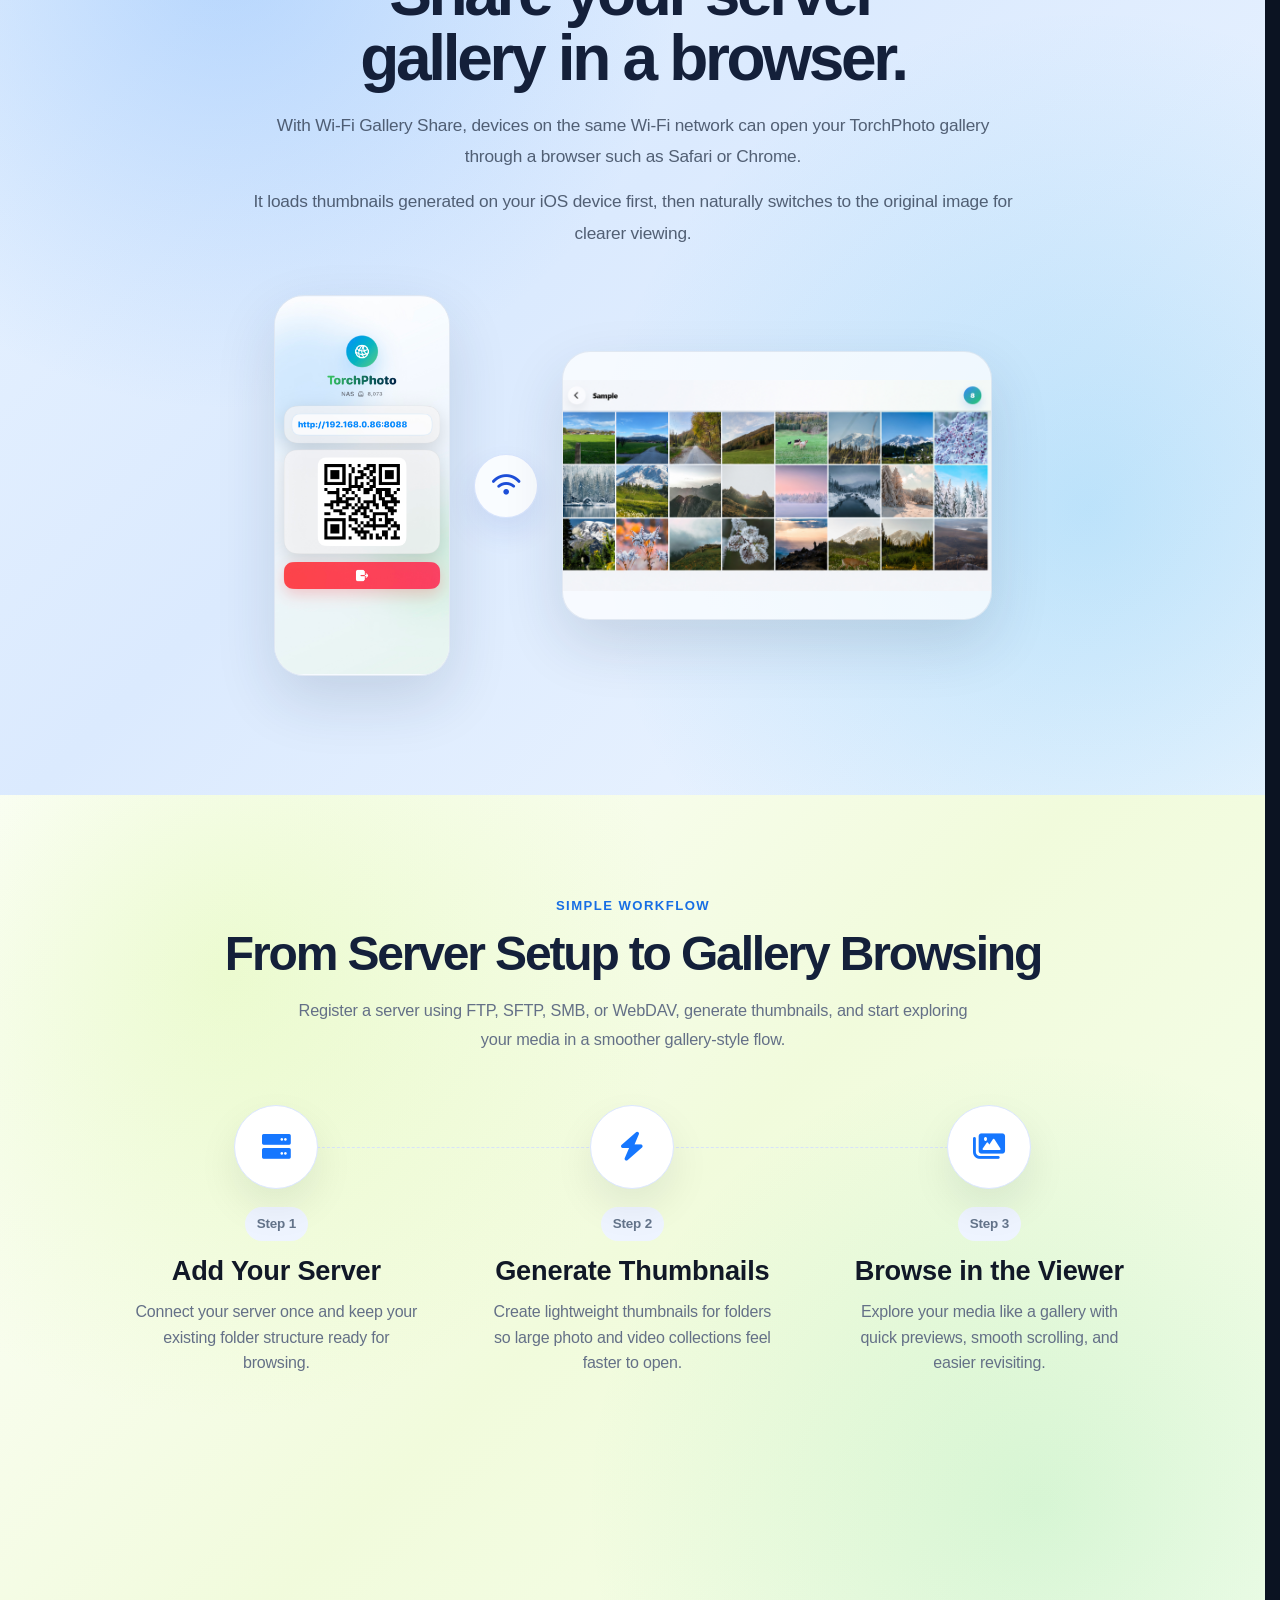
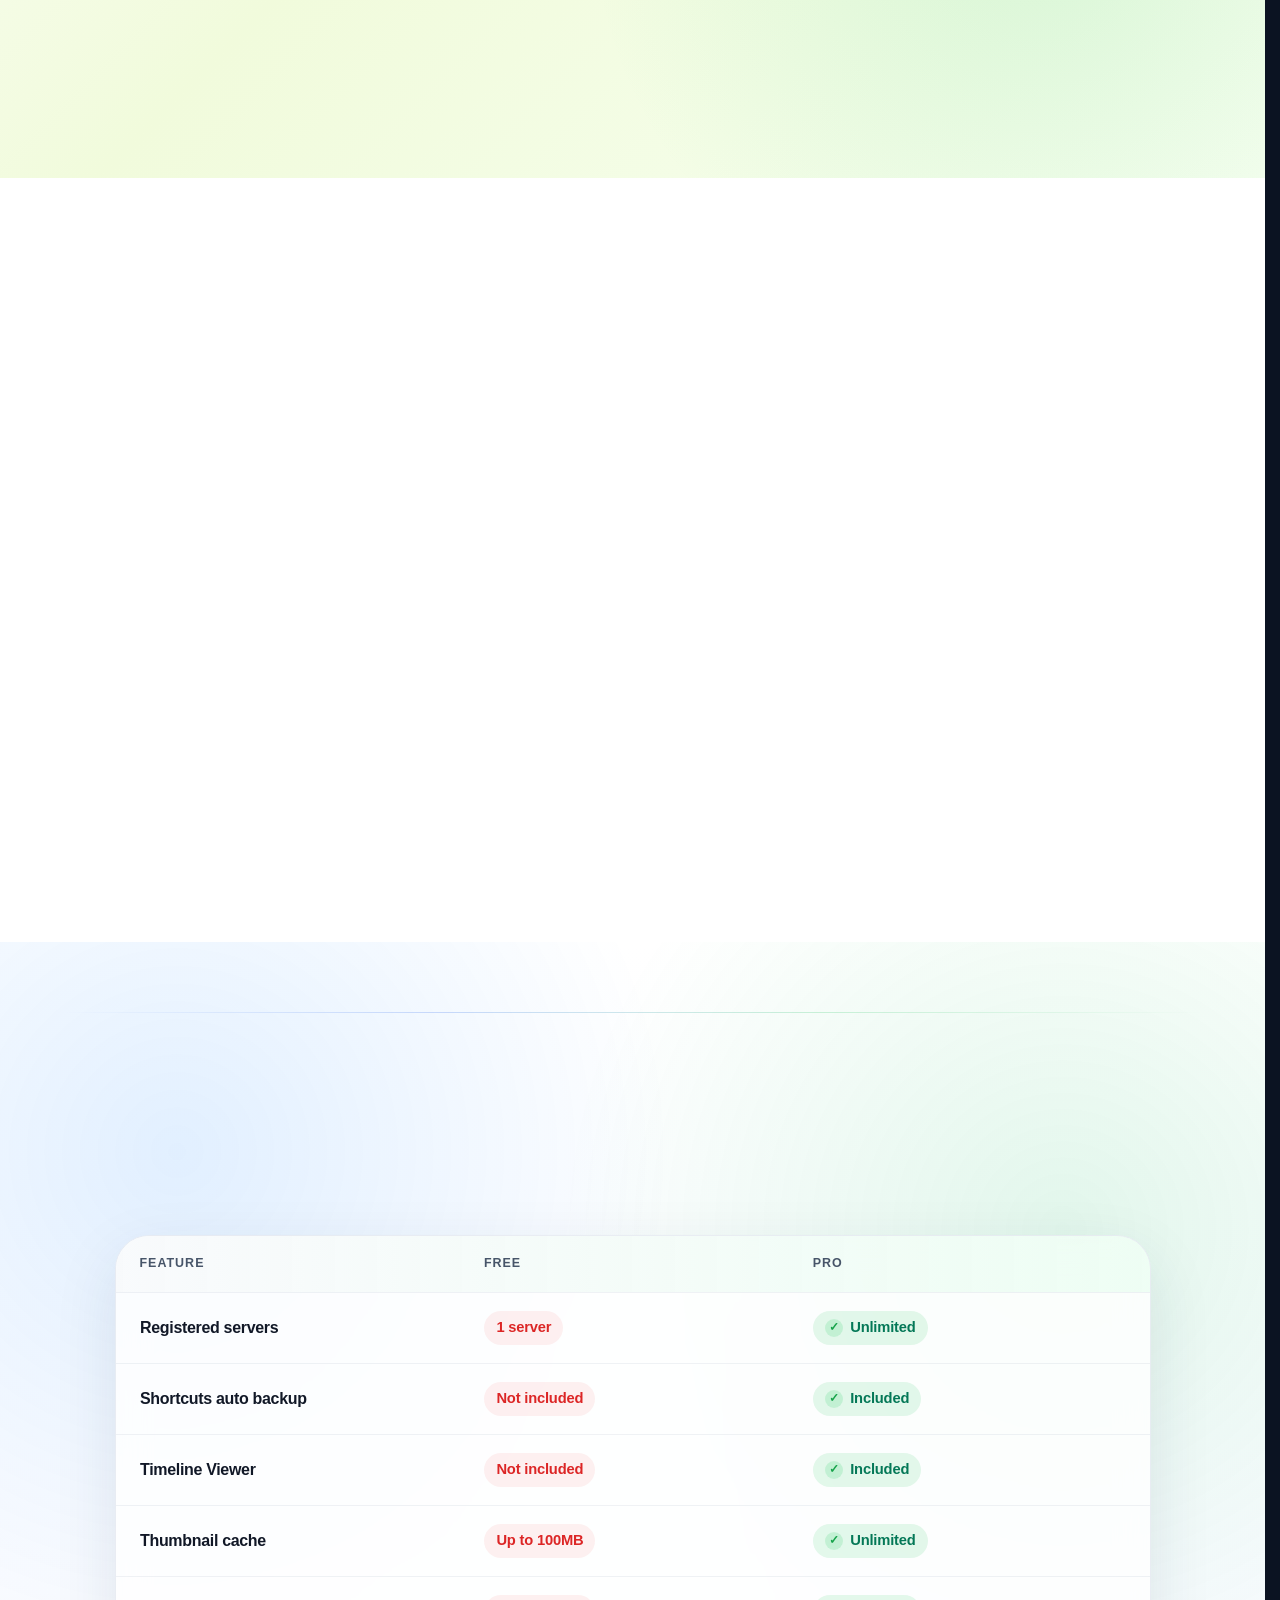
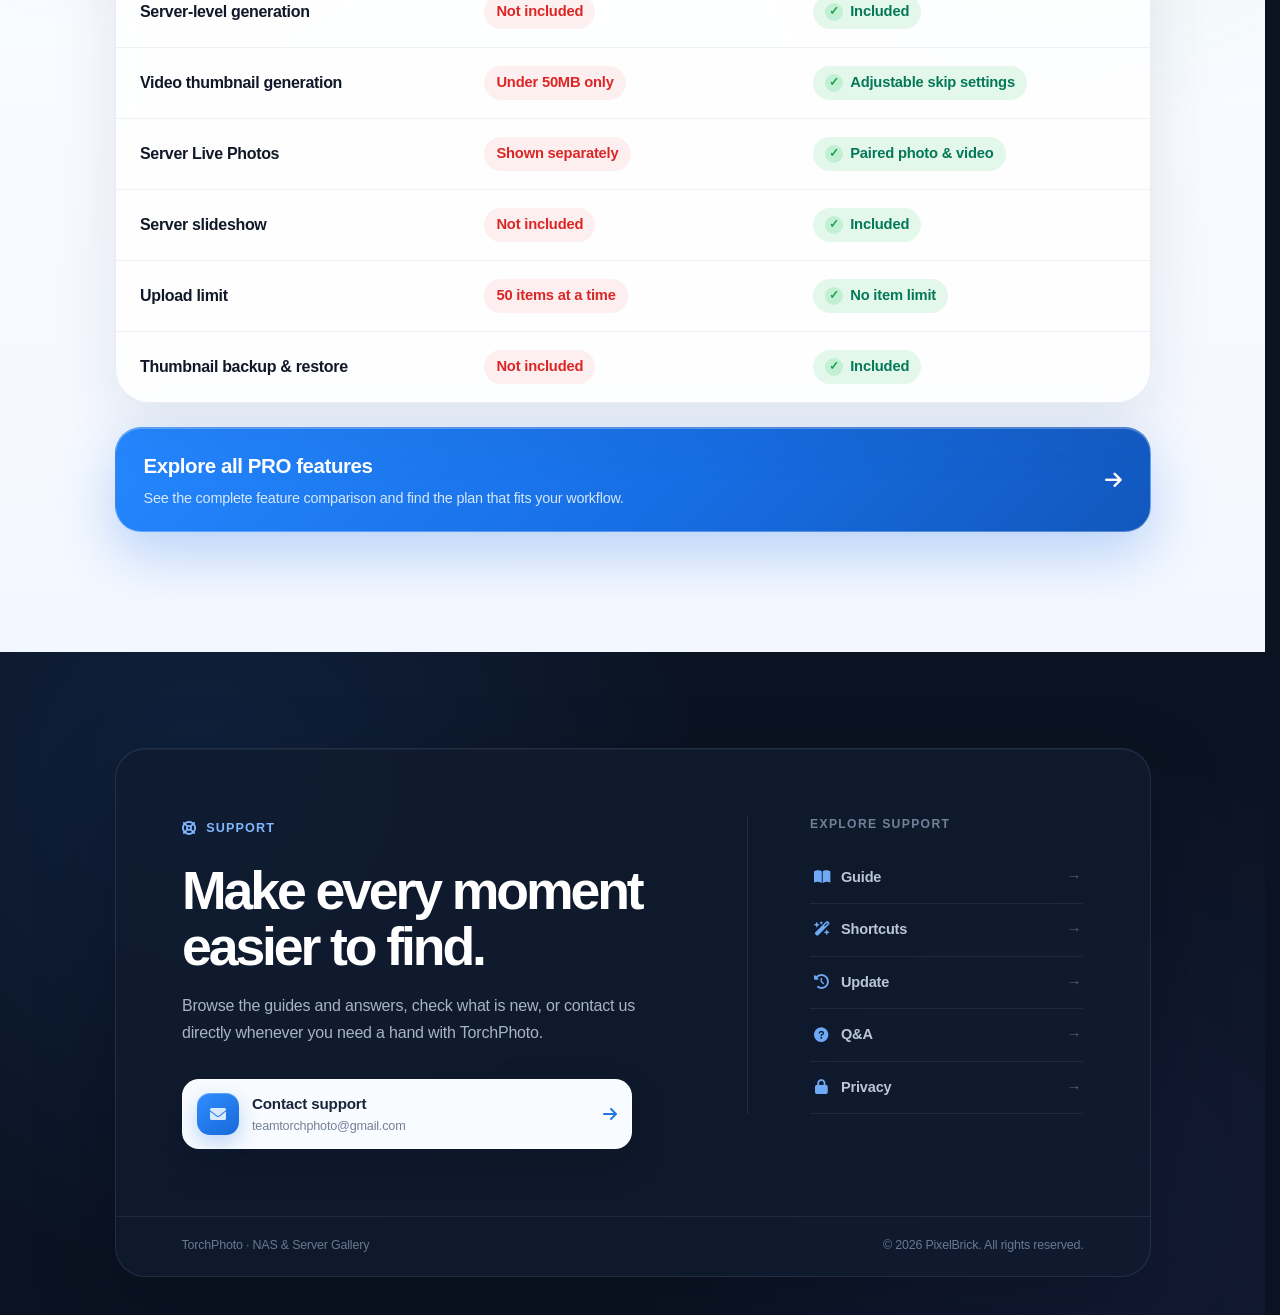
==== commit d866a903: "Add files via upload" ====
--- a/index.html
+++ b/index.html
@@ -100,7 +100,7 @@
                     <h3>Download &amp; Share</h3>
                     <p>Save server photos and videos to your device or share them quickly when you need to send something fast.</p>
                 </button>
-                <button class="feature-card feature-trigger" type="button" data-title="Upload &amp; Backup" data-image="Features5.jpg" data-description="Select photos and videos from your iPhone or iPad, choose a destination folder, and upload them directly to a server registered through FTP, SFTP, SMB, or WebDAV. Your existing server folders remain the basis of the backup structure.||Upload options let you build a workflow that matches the media you want to preserve. The Free plan can upload up to 50 items at a time, while PRO removes that item limit and provides additional upload options.||With TorchPhoto PRO, the Upload to TorchPhoto action can also be combined with iOS Shortcuts and Personal Automation to create scheduled or trigger-based backup routines.">
+                <button class="feature-card feature-trigger" type="button" data-title="Upload &amp; Backup" data-image="Features5.jpg" data-description="Select photos and videos from your iPhone or iPad, choose a destination folder, and upload them directly to a server registered through FTP, SFTP, SMB, or WebDAV. Your existing server folders remain the basis of the backup structure.||Upload options let you build a workflow that matches the media you want to preserve. The Free plan can upload up to 50 items at a time, while PRO removes that item limit and provides additional upload options.||With TorchPhoto PRO, choose a shortcut for today’s captures or selected items in Settings → Set Up Shortcut. The Upload by Date action can run from a Personal Automation; Upload Files backs up files supplied by earlier shortcut steps. Both follow your saved Upload options.">
                     <i class="fas fa-upload"></i>
                     <h3>Upload &amp; Backup</h3>
                     <p>Upload photos and videos from iPhone to a server you add with FTP, SFTP, SMB, or WebDAV and build a simple personal backup workflow.</p>
@@ -158,7 +158,7 @@
                 <a class="feature-card shortcuts-feature-card" href="shortcuts.html" aria-label="Open TorchPhoto Shortcuts guide">
                     <i class="fas fa-cloud-arrow-up"></i>
                     <h3>Shortcuts Auto Backup</h3>
-                    <p>Connect TorchPhoto with iOS Shortcuts to run automatic uploads and create a simple automatic backup routine.</p>
+                    <p>With PRO, automatically back up today’s captures or back up the items you select using iOS Shortcuts.</p>
                 </a>
             </div>
         </div>
